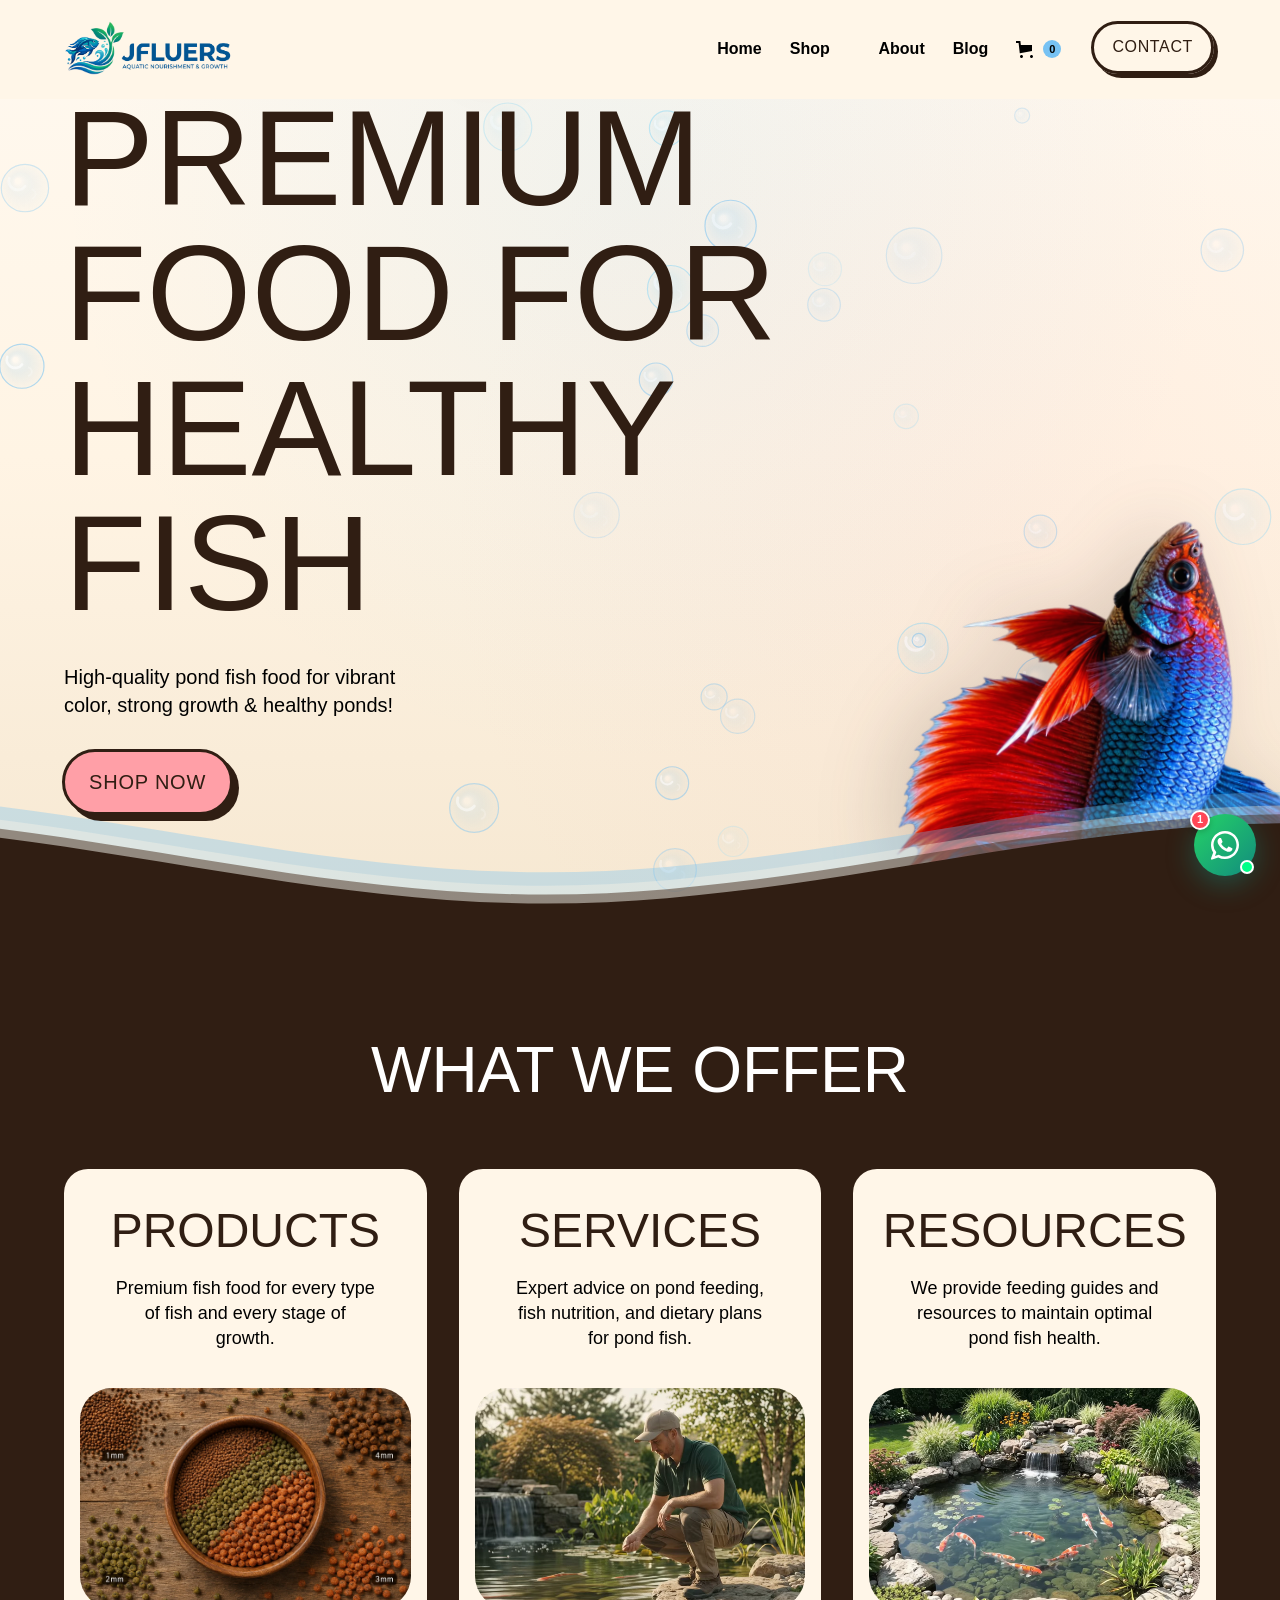
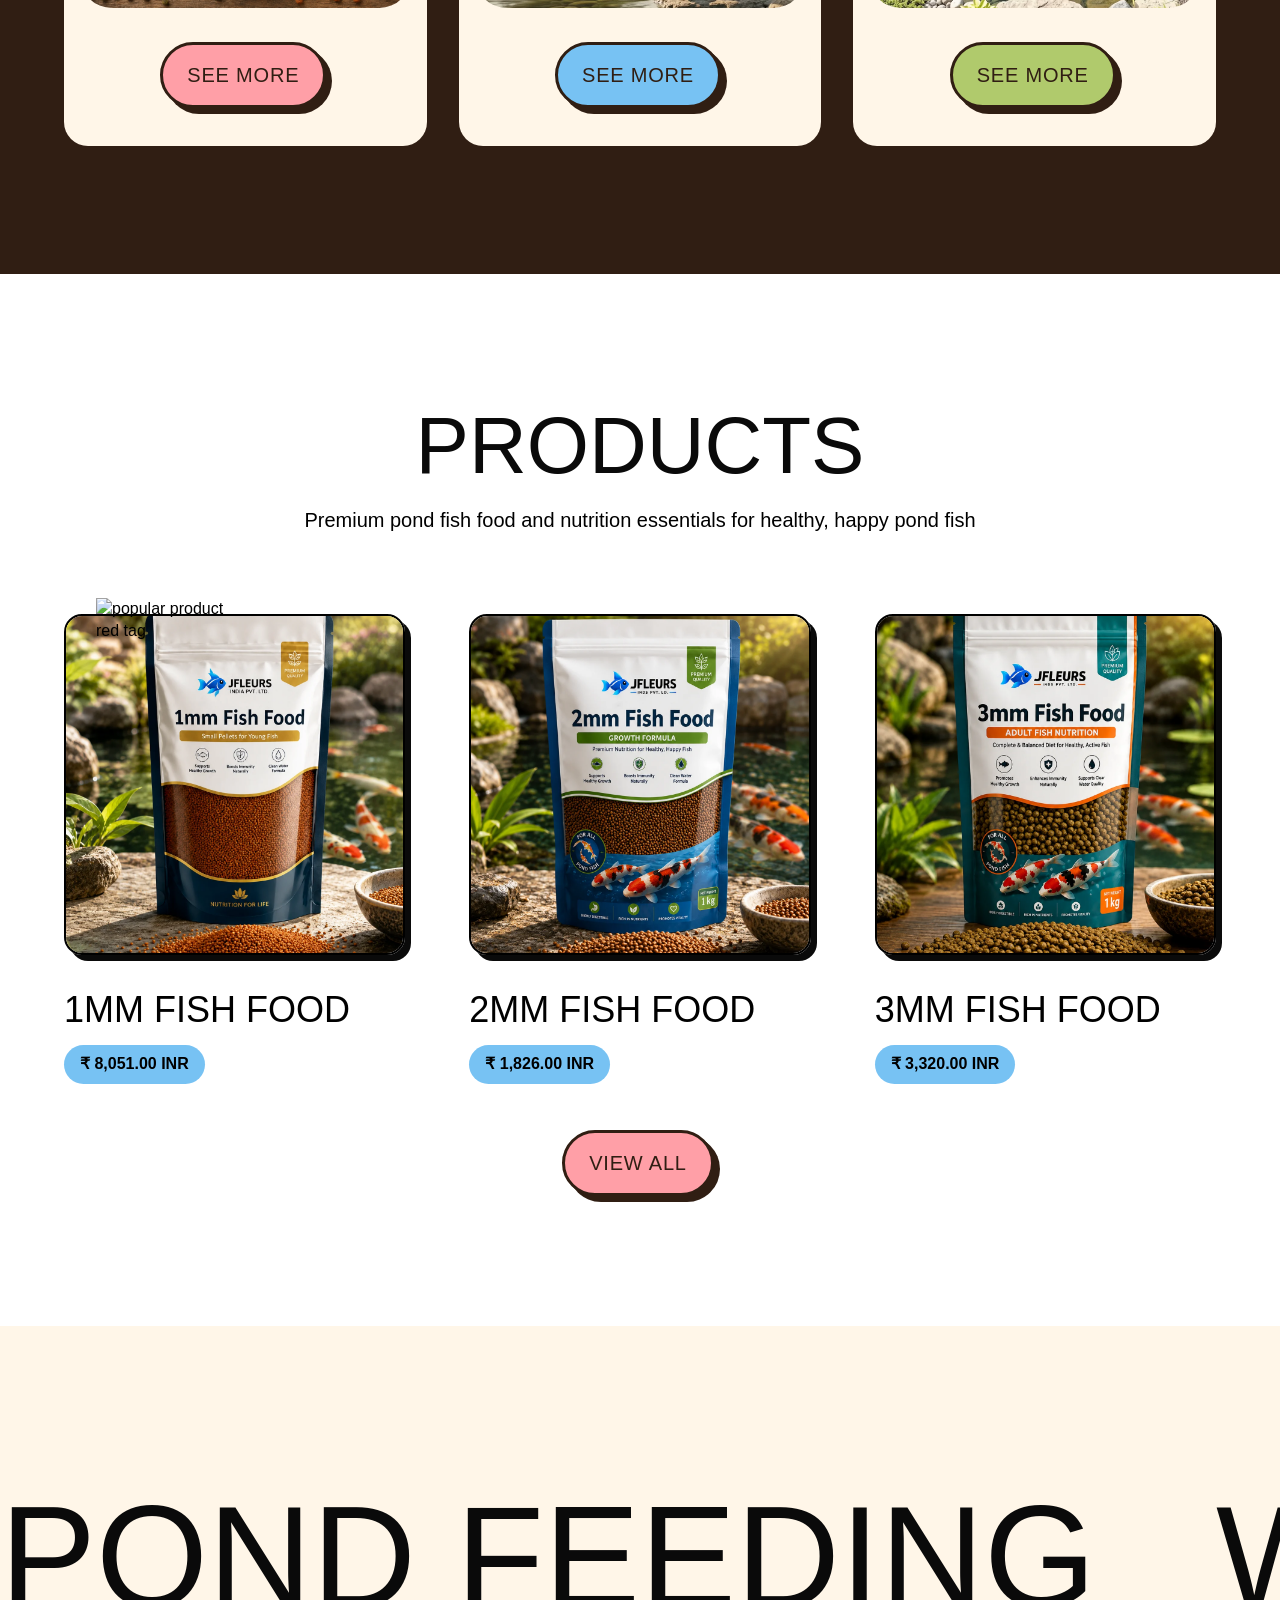
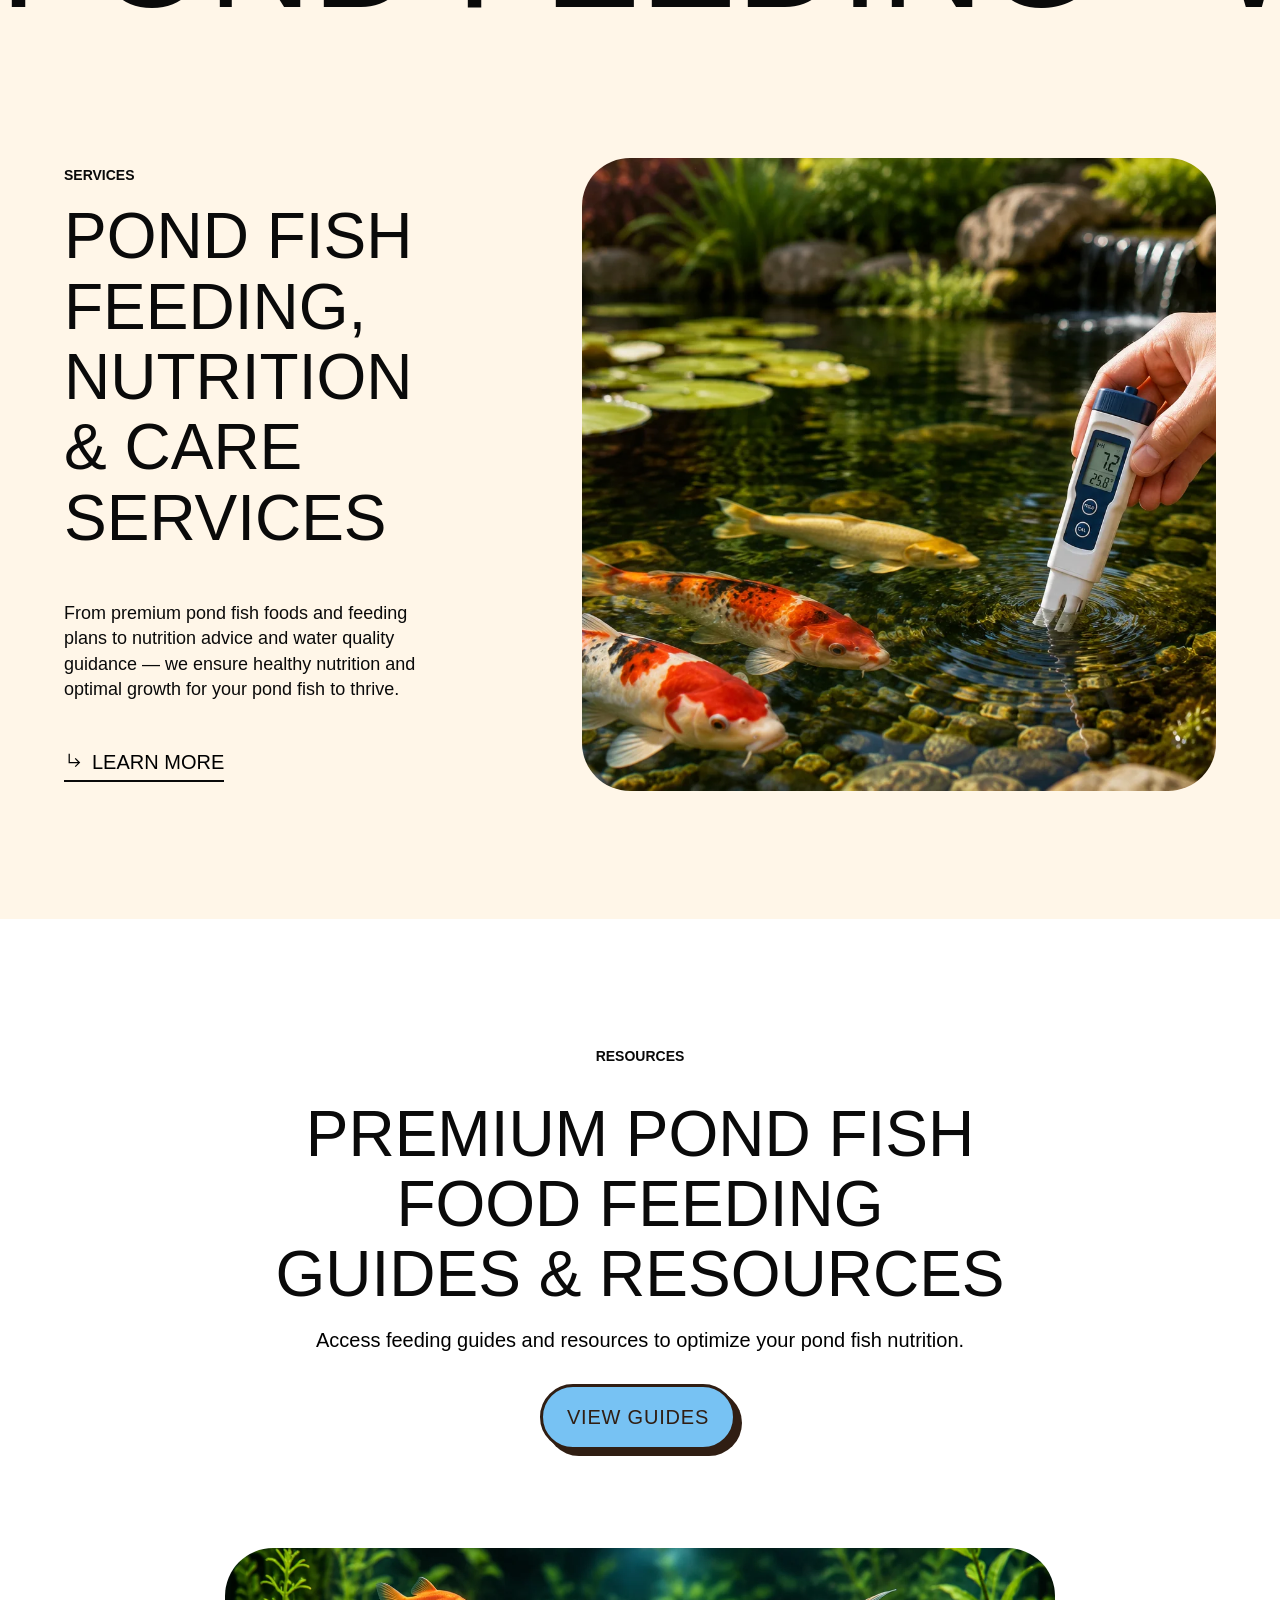
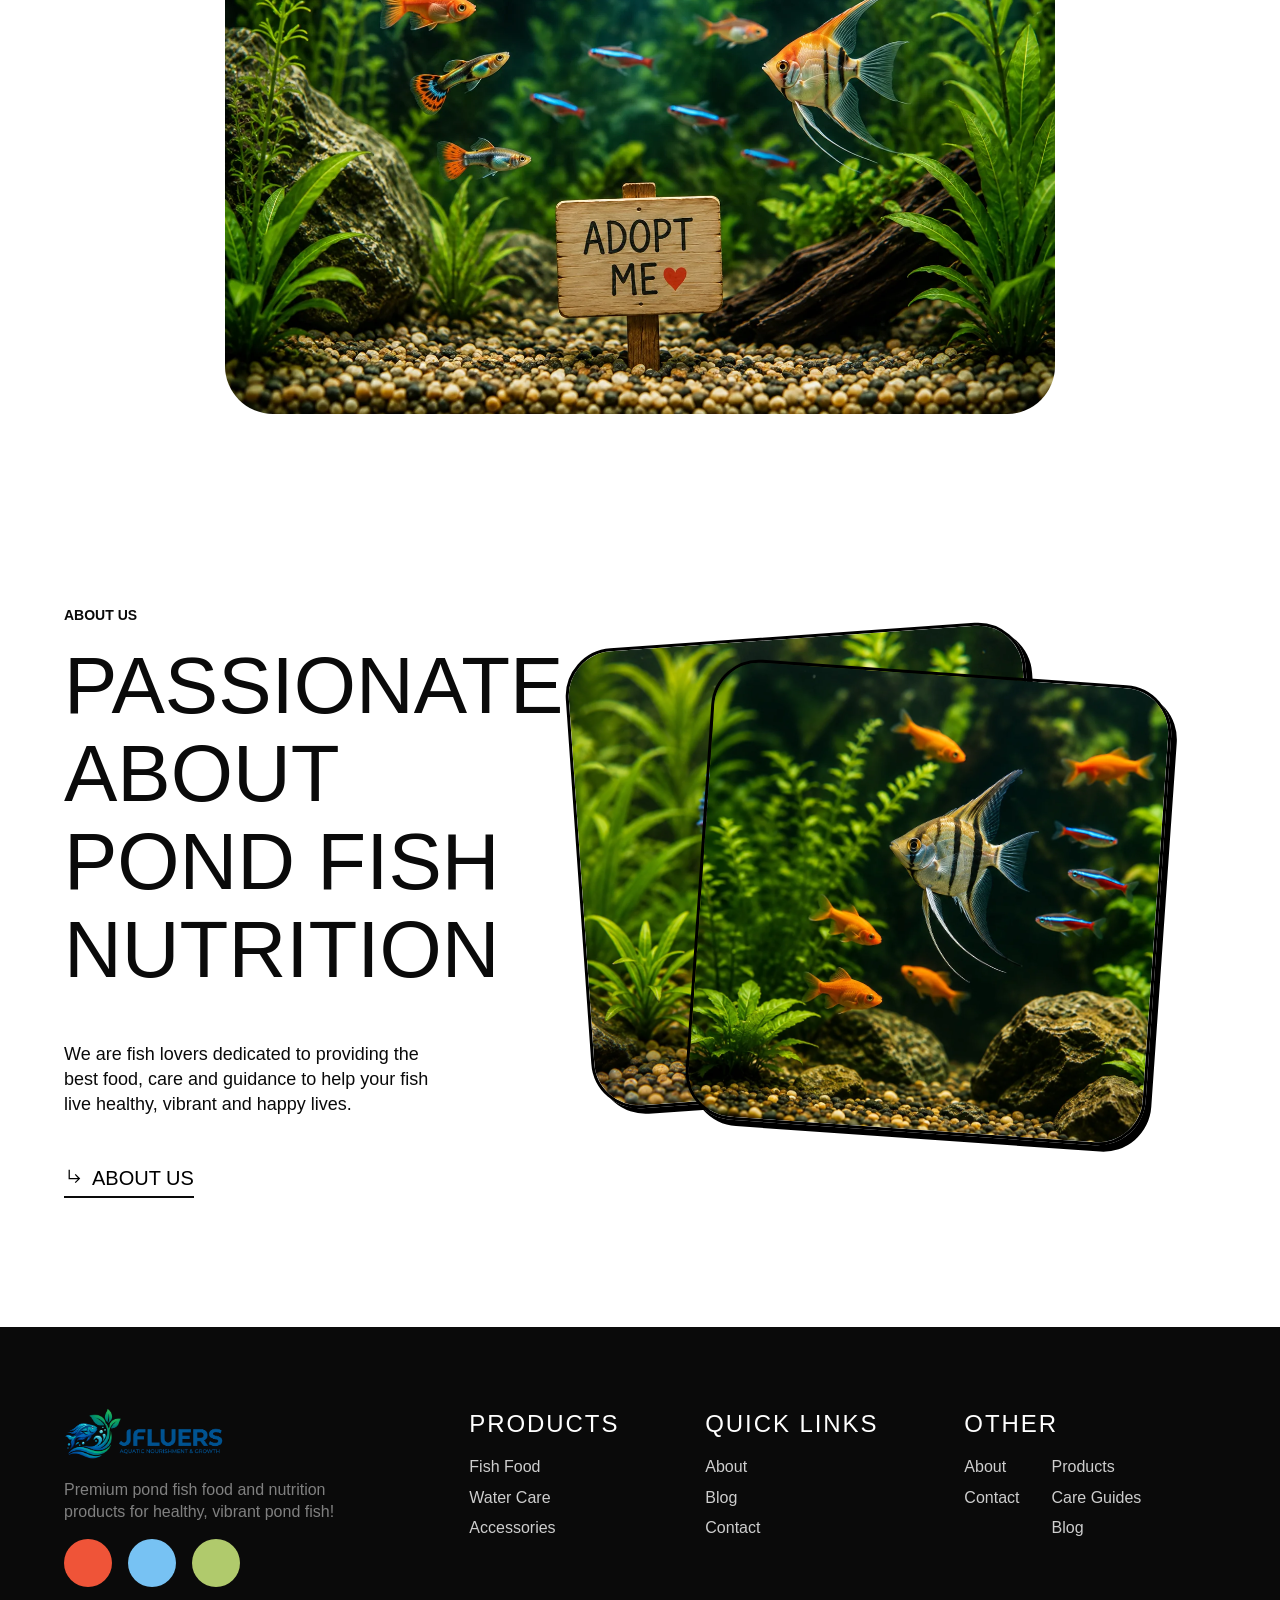
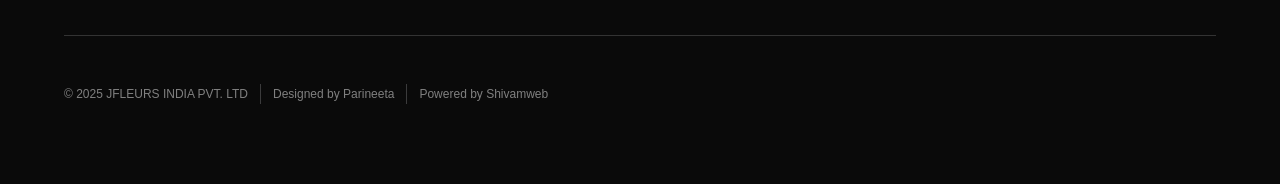
==== index.html @ 12c798f0 "first commit" ====
<!DOCTYPE html>
<!-- Last Published: Thu May 15 2025 02:40:29 GMT+0000 (Coordinated Universal Time) -->
<html data-wf-domain="jfleursindia.com" data-wf-page="67bca7c8e37cd6f01f3e9424" data-wf-site="67bca7c8e37cd6f01f3e9423" lang="en">
    <head>
        <meta charset="utf-8"/>
        <title>JFLEURS INDIA PVT. LTD | Premium Pond Fish Food &amp; Nutrition Products</title>
        <meta name="description" content="Discover JFLEURS premium pond fish food formulas in 1mm, 2mm, 3mm, and 4mm floating pellets. Scientifically formulated for vibrant colors, rapid growth, and clean pond water."/>
        <meta name="keywords" content="pond fish food, koi food, 1mm fish food, 2mm fish food, 3mm fish food, 4mm fish food, JFLEURS India, fish nutrition, koi pellets, non-clouding fish food, floating pellets India"/>
        <meta name="robots" content="index, follow, max-image-preview:large, max-snippet:-1, max-video-preview:-1"/>
        <meta name="author" content="JFLEURS INDIA PVT. LTD"/>
        <meta name="viewport" content="width=device-width, initial-scale=1"/>
        <meta name="theme-color" content="#0e5a60"/>
        <meta name="geo.region" content="IN"/>
        <meta name="geo.placename" content="India"/>
        <link rel="canonical" href="https://jfleursindia.com/"/>

        <!-- Open Graph / Facebook / WhatsApp -->
        <meta property="og:type" content="website"/>
        <meta property="og:site_name" content="JFLEURS INDIA PVT. LTD"/>
        <meta property="og:locale" content="en_IN"/>
        <meta property="og:url" content="https://jfleursindia.com/"/>
        <meta property="og:title" content="JFLEURS INDIA PVT. LTD | Premium Pond Fish Food &amp; Nutrition Products"/>
        <meta property="og:description" content="Discover JFLEURS premium pond fish food formulas in 1mm, 2mm, 3mm, and 4mm floating pellets. Scientifically formulated for vibrant colors, rapid growth, and clean pond water."/>
        <meta property="og:image" content="https://jfleursindia.com/assets/img/preview.png"/>
        <meta property="og:image:secure_url" content="https://jfleursindia.com/assets/img/preview.png"/>
        <meta property="og:image:type" content="image/png"/>
        <meta property="og:image:width" content="1200"/>
        <meta property="og:image:height" content="800"/>
        <meta property="og:image:alt" content="JFLEURS INDIA PVT. LTD - Premium Pond Fish Food &amp; Aquatic Nutrition"/>

        <!-- Twitter Card -->
        <meta name="twitter:card" content="summary_large_image"/>
        <meta name="twitter:title" content="JFLEURS INDIA PVT. LTD | Premium Pond Fish Food &amp; Nutrition Products"/>
        <meta name="twitter:description" content="Discover JFLEURS premium pond fish food formulas in 1mm, 2mm, 3mm, and 4mm floating pellets. Scientifically formulated for vibrant colors, rapid growth, and clean pond water."/>
        <meta name="twitter:image" content="https://jfleursindia.com/assets/img/preview.png"/>
        <meta name="twitter:image:alt" content="JFLEURS INDIA PVT. LTD - Premium Pond Fish Food"/>

        <!-- Favicons -->
        <link href="/assets/img/favicon.webp" rel="shortcut icon" type="image/x-icon"/>
        <link href="/assets/img/favicon.webp" rel="apple-touch-icon"/>

        <!-- JSON-LD Structured Data Schema -->
        <script type="application/ld+json">
{
  "@context": "https://schema.org",
  "@graph": [
    {
      "@type": "Organization",
      "@id": "https://jfleursindia.com/#organization",
      "name": "JFLEURS INDIA PVT. LTD",
      "url": "https://jfleursindia.com/",
      "logo": {
        "@type": "ImageObject",
        "url": "https://jfleursindia.com/assets/img/logo.webp",
        "caption": "JFLEURS Logo"
      },
      "description": "Manufacturer and supplier of premium pond fish food and aquatic nutrition solutions across India.",
      "contactPoint": {
        "@type": "ContactPoint",
        "contactType": "Customer Support",
        "telephone": "+91-7011976671",
        "areaServed": "IN",
        "availableLanguage": [
          "English",
          "Hindi"
        ]
      }
    },
    {
      "@type": "WebSite",
      "@id": "https://jfleursindia.com/#website",
      "url": "https://jfleursindia.com/",
      "name": "JFLEURS INDIA PVT. LTD",
      "description": "Premium Pond Fish Food & Nutrition Products",
      "publisher": {
        "@id": "https://jfleursindia.com/#organization"
      }
    },
    {
      "@type": "ItemList",
      "@id": "https://jfleursindia.com/#products",
      "name": "Featured Pond Fish Food Formulas",
      "itemListElement": [
        {
          "@type": "Product",
          "position": 1,
          "name": "1mm Micro Floating Fish Food Pellets",
          "url": "https://jfleursindia.com/product-detail.html?slug=1mm-fish-food",
          "image": "https://jfleursindia.com/assets/img/product-1.webp",
          "description": "Micro-pellet formula specially crafted for small pond fish, fry, and juvenile koi."
        },
        {
          "@type": "Product",
          "position": 2,
          "name": "2mm Small Floating Fish Food Pellets",
          "url": "https://jfleursindia.com/product-detail.html?slug=2mm-fish-food",
          "image": "https://jfleursindia.com/assets/img/product-2.webp",
          "description": "Small pellet daily nutrition balanced for growing pond fish and medium-sized koi."
        },
        {
          "@type": "Product",
          "position": 3,
          "name": "3mm Medium Floating Fish Food Pellets",
          "url": "https://jfleursindia.com/product-detail.html?slug=3mm-fish-food",
          "image": "https://jfleursindia.com/assets/img/product-3.webp",
          "description": "Medium pellet formula crafted for adult pond fish and active koi. Fortified with spirulina."
        },
        {
          "@type": "Product",
          "position": 4,
          "name": "4mm Large Floating Fish Food Pellets",
          "url": "https://jfleursindia.com/product-detail.html?slug=4mm-fish-food",
          "image": "https://jfleursindia.com/assets/img/product-4.webp",
          "description": "Large pellet premium formulation for large adult koi and specimen pond fish."
        }
      ]
    },
    {
      "@type": "FAQPage",
      "@id": "https://jfleursindia.com/#faq",
      "mainEntity": [
        {
          "@type": "Question",
          "name": "What makes JFLEURS pond fish food 100% Non-Clouding?",
          "acceptedAnswer": {
            "@type": "Answer",
            "text": "JFLEURS pellets use an advanced micro-extrusion manufacturing process that binds proteins and minerals tightly, preventing pellet disintegration in the water and keeping your pond crystal clear."
          }
        },
        {
          "@type": "Question",
          "name": "How do I choose the right pellet size (1mm, 2mm, 3mm, 4mm)?",
          "acceptedAnswer": {
            "@type": "Answer",
            "text": "Choose 1mm for fry and small fish under 10cm, 2mm for growing juvenile koi (10-15cm), 3mm for adult pond fish (15-25cm), and 4mm for large specimen koi (25cm+)."
          }
        },
        {
          "@type": "Question",
          "name": "How can I order JFLEURS fish food in bulk or wholesale?",
          "acceptedAnswer": {
            "@type": "Answer",
            "text": "You can contact our dedicated support team directly via WhatsApp at +917011976671 or visit our contact page for wholesale and dealership inquiries across India."
          }
        }
      ]
    }
  ]
}
        </script>
        <link href="/assets/css/style.css" rel="stylesheet" type="text/css"/>
        <link href="/assets/css/hero-aquatic.css" rel="stylesheet" type="text/css"/>
        <link href="https://fonts.googleapis.com" rel="preconnect"/>
        <link href="https://fonts.gstatic.com" rel="preconnect" crossorigin="anonymous"/>
        <script src="https://ajax.googleapis.com/ajax/libs/webfont/1.6.26/webfont.js" type="text/javascript"></script>
        <script type="text/javascript">
            WebFont.load({
                google: {
                    families: ["Anton:regular"]
                }
            });
        </script>
        <script type="text/javascript">
            !function(o, c) {
                var n = c.documentElement
                  , t = " w-mod-";
                n.className += t + "js",
                ("ontouchstart"in o || o.DocumentTouch && c instanceof DocumentTouch) && (n.className += t + "touch")
            }(window, document);
        </script>
        <link href="/assets/img/favicon.webp" rel="shortcut icon" type="image/x-icon"/>
        <link href="/assets/img/favicon.webp" rel="apple-touch-icon"/>
        <!-- code to improve the font quality -->
        <style>
            * {
                -webkit-font-smoothing: antialiased;
                -moz-osx-font-smoothing: grayscale;
            }
        </style>
        <script type="text/javascript">
            window.__WEBFLOW_CURRENCY_SETTINGS = {
                "currencyCode": "INR",
                "symbol": "₹",
                "decimal": ".",
                "fractionDigits": 2,
                "group": ",",
                "template": "{{wf {\"path\":\"symbol\",\"type\":\"PlainText\"} }} {{wf {\"path\":\"amount\",\"type\":\"CommercePrice\"} }} {{wf {\"path\":\"currencyCode\",\"type\":\"PlainText\"} }}",
                "hideDecimalForWholeNumbers": false
            };
        </script>
    <body>
        <!-- AquaPets Elegant Brand Logo Preloader -->
        <div class="aquapets-preloader" id="aquapetsPreloader" role="status" aria-label="Loading AquaPets">
            <div class="aquapets-preloader-inner">
                <div class="aquapets-preloader-logo-wrapper">
                    <img src="/assets/img/logo.webp" alt="JFLEURS" class="aquapets-preloader-logo" />
                    <div class="aquapets-preloader-shimmer-sweep"></div>
                </div>
            </div>
        </div>
        <script>window.__aquapetsPreloaderStartTime = Date.now(); document.body.classList.add('aquapets-preloader-active');</script>

        <!-- Flowing Liquid Wave Reading Progress Bar -->
        <div class="liquid-reading-progress" id="liquidReadingProgress">
            <div class="liquid-reading-progress_bar">
                <div class="liquid-wave-crest-wrap">
                    <svg class="liquid-wave-crest-svg" xmlns="http://www.w3.org/2000/svg" viewBox="0 0 1500 30" preserveAspectRatio="none">
                        <path class="liquid-wave-layer-1" d="M0,0 L1500,0 L1500,15 C1350,5 1150,25 1000,15 C850,5 650,25 500,15 C350,5 150,25 0,15 Z"></path>
                        <path class="liquid-wave-layer-2" d="M0,0 L1500,0 L1500,15 C1350,25 1150,5 1000,15 C850,25 650,5 500,15 C350,25 150,5 0,15 Z"></path>
                    </svg>
                </div>
            </div>
        </div>
        
        <div class="page-wrapper">
            <div class="navbar_negative-margin">
                <nav class="navbar">
                    <div class="padding-global">
                        <div class="container-medium">
                            <div class="navbar_component">
                                <a href="/index.html" aria-current="page" class="navbar_logo-wrap w-inline-block w--current">
                                    <img src="/assets/img/logo.webp" loading="lazy" alt="" class="navbar_logo"/>
                                </a>
                                <div class="navbar_links-wrap">
                                    <div class="navbar_links">
                                        <a href="/index.html" aria-current="page" class="navbar_link w-inline-block w--current">
                                            <div class="navbar_link-text">Home</div>
                                            <img src="/assets/img/Favicon.webp" loading="lazy" alt="" class="navbar_link-paw"/>
                                        </a>
                                        <div data-w-id="91f775a1-b432-4137-5244-453bce7752bd" class="navbar_dropdown">
                                            <a href="#" class="navbar_dropdown-link w-inline-block">
                                                <div class="navbar_link-text">Shop</div>
                                                <img loading="lazy" src="https://cdn.prod.website-files.com/67bca7c8e37cd6f01f3e9423/67bca7c8e37cd6f01f3e9648_icon-dropdown.svg" alt="" class="navbar_dropdown-arrow"/>
                                            </a>
                                            <div class="navbar_dropdown-content">
                                                <a href="/product-detail.html?slug=1mm-fish-food" class="navbar_link w-inline-block">
                                                    <div class="navbar_link-text">1mm Fish Food</div>
                                                    <img src="/assets/img/Favicon.webp" loading="lazy" alt="" class="navbar_link-paw"/>
                                                </a>
                                                <a href="/product-detail.html?slug=2mm-fish-food" class="navbar_link w-inline-block">
                                                    <div class="navbar_link-text">2mm Fish Food</div>
                                                    <img src="/assets/img/Favicon.webp" loading="lazy" alt="" class="navbar_link-paw"/>
                                                </a>
                                                <a href="/product-detail.html?slug=3mm-fish-food" class="navbar_link w-inline-block">
                                                    <div class="navbar_link-text">3mm Fish Food</div>
                                                    <img src="/assets/img/Favicon.webp" loading="lazy" alt="" class="navbar_link-paw"/>
                                                </a>
                                                <a href="/product-detail.html?slug=4mm-fish-food" class="navbar_link w-inline-block">
                                                    <div class="navbar_link-text">4mm Fish Food</div>
                                                    <img src="/assets/img/Favicon.webp" loading="lazy" alt="" class="navbar_link-paw"/>
                                                </a>
                                            </div>
                                        </div>

                                        <a href="/about.html" class="navbar_link w-inline-block">
                                            <div class="navbar_link-text">About</div>
                                            <img src="/assets/img/Favicon.webp" loading="lazy" alt="" class="navbar_link-paw"/>
                                        </a>
                                        <a href="/blog.html" class="navbar_link w-inline-block">
                                            <div class="navbar_link-text">Blog</div>
                                            <img src="/assets/img/Favicon.webp" loading="lazy" alt="" class="navbar_link-paw"/>
                                        </a>
                                        <div data-open-product="" data-wf-cart-type="rightSidebar" data-wf-cart-query="query Dynamo3 {
  database {
    id
    commerceOrder {
      comment
      extraItems {
        name
        pluginId
        pluginName
        price {
          decimalValue
          string
          unit
          value
        }
      }
      id
      startedOn
      statusFlags {
        hasDownloads
        hasSubscription
        isFreeOrder
        requiresShipping
      }
      subtotal {
        decimalValue
        string
        unit
        value
      }
      total {
        decimalValue
        string
        unit
        value
      }
      updatedOn
      userItems {
        count
        id
        price {
          value
          unit
          decimalValue
          string
        }
        product {
          id
          cmsLocaleId
          draft
          archived
          f_name_: name
          f_sku_properties_3dr: skuProperties {
            id
            name
            enum {
              id
              name
              slug
            }
          }
        }
        rowTotal {
          decimalValue
          string
          unit
          value
        }
        sku {
          cmsLocaleId
          draft
          archived
          f_main_image_4dr: mainImage {
            url
            file {
              size
              origFileName
              createdOn
              updatedOn
              mimeType
              width
              height
              variants {
                origFileName
                quality
                height
                width
                s3Url
                error
                size
              }
            }
            alt
          }
          f_sku_values_3dr: skuValues {
            property {
              id
            }
            value {
              id
            }
          }
          id
        }
        subscriptionFrequency
        subscriptionInterval
        subscriptionTrial
      }
      userItemsCount
    }
  }
  site {
    commerce {
      id
      businessAddress {
        country
      }
      defaultCountry
      defaultCurrency
      quickCheckoutEnabled
    }
  }
}" data-wf-page-link-href-prefix="" class="w-commerce-commercecartwrapper cart" data-node-type="commerce-cart-wrapper">
                                            <a class="w-commerce-commercecartopenlink cart_button w-inline-block" role="button" aria-haspopup="dialog" aria-label="Open cart" data-node-type="commerce-cart-open-link" href="#">
                                                <svg class="w-commerce-commercecartopenlinkicon cart_icon" width="17px" height="17px" viewBox="0 0 17 17">
                                                    <g stroke="none" stroke-width="1" fill="none" fill-rule="evenodd">
                                                        <path d="M2.60592789,2 L0,2 L0,0 L4.39407211,0 L4.84288393,4 L16,4 L16,9.93844589 L3.76940945,12.3694378 L2.60592789,2 Z M15.5,17 C14.6715729,17 14,16.3284271 14,15.5 C14,14.6715729 14.6715729,14 15.5,14 C16.3284271,14 17,14.6715729 17,15.5 C17,16.3284271 16.3284271,17 15.5,17 Z M5.5,17 C4.67157288,17 4,16.3284271 4,15.5 C4,14.6715729 4.67157288,14 5.5,14 C6.32842712,14 7,14.6715729 7,15.5 C7,16.3284271 6.32842712,17 5.5,17 Z" fill="currentColor" fill-rule="nonzero"></path>
                                                    </g>
                                                </svg>
                                                <div data-wf-bindings="%5B%7B%22innerHTML%22%3A%7B%22type%22%3A%22Number%22%2C%22filter%22%3A%7B%22type%22%3A%22numberPrecision%22%2C%22params%22%3A%5B%220%22%2C%22numberPrecision%22%5D%7D%2C%22dataPath%22%3A%22database.commerceOrder.userItemsCount%22%7D%7D%5D" class="w-commerce-commercecartopenlinkcount cart_quantity">0</div>
                                            </a>
                                            <div style="display:none" class="w-commerce-commercecartcontainerwrapper w-commerce-commercecartcontainerwrapper--cartType-rightSidebar cart_wrapper" data-node-type="commerce-cart-container-wrapper">
                                                <div data-node-type="commerce-cart-container" role="dialog" class="w-commerce-commercecartcontainer cart_container">
                                                    <div class="w-commerce-commercecartheader cart-header">
                                                        <h4 class="w-commerce-commercecartheading heading-style-h6">Your Cart</h4>
                                                        <a class="w-commerce-commercecartcloselink cart_close-button w-inline-block" role="button" aria-label="Close cart" data-node-type="commerce-cart-close-link">
                                                            <svg width="16px" height="16px" viewBox="0 0 16 16">
                                                                <g stroke="none" stroke-width="1" fill="none" fill-rule="evenodd">
                                                                    <g fill-rule="nonzero" fill="#333333">
                                                                        <polygon points="6.23223305 8 0.616116524 13.6161165 2.38388348 15.3838835 8 9.76776695 13.6161165 15.3838835 15.3838835 13.6161165 9.76776695 8 15.3838835 2.38388348 13.6161165 0.616116524 8 6.23223305 2.38388348 0.616116524 0.616116524 2.38388348 6.23223305 8"></polygon>
                                                                    </g>
                                                                </g>
                                                            </svg>
                                                        </a>
                                                    </div>
                                                    <div class="w-commerce-commercecartformwrapper">
                                                        <form style="display:none" class="w-commerce-commercecartform" data-node-type="commerce-cart-form">
                                                            <script type="text/x-wf-template" id="wf-template-59fa6ac8-07e1-0892-98ea-e9082265a2fe">
                                                                %3Cdiv%20class%3D%22w-commerce-commercecartitem%22%3E%3Cimg%20src%3D%22https%3A%2F%2Fcdn.prod.website-files.com%2Fplugins%2FBasic%2Fassets%2Fplaceholder.60f9b1840c.svg%22%20data-wf-bindings%3D%22%255B%257B%2522src%2522%253A%257B%2522type%2522%253A%2522ImageRef%2522%252C%2522filter%2522%253A%257B%2522type%2522%253A%2522identity%2522%252C%2522params%2522%253A%255B%255D%257D%252C%2522dataPath%2522%253A%2522database.commerceOrder.userItems%255B%255D.sku.f_main_image_4dr%2522%257D%257D%255D%22%20alt%3D%22%22%20class%3D%22w-commerce-commercecartitemimage%20cart_image%20w-dyn-bind-empty%22%2F%3E%3Cdiv%20class%3D%22w-commerce-commercecartiteminfo%22%3E%3Cdiv%20data-wf-bindings%3D%22%255B%257B%2522innerHTML%2522%253A%257B%2522type%2522%253A%2522PlainText%2522%252C%2522filter%2522%253A%257B%2522type%2522%253A%2522identity%2522%252C%2522params%2522%253A%255B%255D%257D%252C%2522dataPath%2522%253A%2522database.commerceOrder.userItems%255B%255D.product.f_name_%2522%257D%257D%255D%22%20class%3D%22w-commerce-commercecartproductname%20cart_product-name%20w-dyn-bind-empty%22%3E%3C%2Fdiv%3E%3Cdiv%20data-wf-bindings%3D%22%255B%257B%2522innerHTML%2522%253A%257B%2522type%2522%253A%2522CommercePrice%2522%252C%2522filter%2522%253A%257B%2522type%2522%253A%2522price%2522%252C%2522params%2522%253A%255B%255D%257D%252C%2522dataPath%2522%253A%2522database.commerceOrder.userItems%255B%255D.price%2522%257D%257D%255D%22%20class%3D%22cart_product-price%22%3E? 0.00 INR%3C%2Fdiv%3E%3Cscript%20type%3D%22text%2Fx-wf-template%22%20id%3D%22wf-template-59fa6ac8-07e1-0892-98ea-e9082265a306%22%3E%253Cli%253E%253Cspan%2520data-wf-bindings%253D%2522%25255B%25257B%252522innerHTML%252522%25253A%25257B%252522type%252522%25253A%252522PlainText%252522%25252C%252522filter%252522%25253A%25257B%252522type%252522%25253A%252522identity%252522%25252C%252522params%252522%25253A%25255B%25255D%25257D%25252C%252522dataPath%252522%25253A%252522database.commerceOrder.userItems%25255B%25255D.product.f_sku_properties_3dr%25255B%25255D.name%252522%25257D%25257D%25255D%2522%253E%253C%252Fspan%253E%253Cspan%253E%253A%2520%253C%252Fspan%253E%253Cspan%2520data-wf-bindings%253D%2522%25255B%25257B%252522innerHTML%252522%25253A%25257B%252522type%252522%25253A%252522CommercePropValues%252522%25252C%252522filter%252522%25253A%25257B%252522type%252522%25253A%252522identity%252522%25252C%252522params%252522%25253A%25255B%25255D%25257D%25252C%252522dataPath%252522%25253A%252522database.commerceOrder.userItems%25255B%25255D.product.f_sku_properties_3dr%25255B%25255D%252522%25257D%25257D%25255D%2522%253E%253C%252Fspan%253E%253C%252Fli%253E%3C%2Fscript%3E%3Cul%20data-wf-bindings%3D%22%255B%257B%2522optionSets%2522%253A%257B%2522type%2522%253A%2522CommercePropTable%2522%252C%2522filter%2522%253A%257B%2522type%2522%253A%2522identity%2522%252C%2522params%2522%253A%255B%255D%257D%252C%2522dataPath%2522%253A%2522database.commerceOrder.userItems%255B%255D.product.f_sku_properties_3dr%5B%5D%2522%257D%257D%252C%257B%2522optionValues%2522%253A%257B%2522type%2522%253A%2522CommercePropValues%2522%252C%2522filter%2522%253A%257B%2522type%2522%253A%2522identity%2522%252C%2522params%2522%253A%255B%255D%257D%252C%2522dataPath%2522%253A%2522database.commerceOrder.userItems%255B%255D.sku.f_sku_values_3dr%2522%257D%257D%255D%22%20class%3D%22w-commerce-commercecartoptionlist%22%20data-wf-collection%3D%22database.commerceOrder.userItems%255B%255D.product.f_sku_properties_3dr%22%20data-wf-template-id%3D%22wf-template-59fa6ac8-07e1-0892-98ea-e9082265a306%22%3E%3Cli%3E%3Cspan%20data-wf-bindings%3D%22%255B%257B%2522innerHTML%2522%253A%257B%2522type%2522%253A%2522PlainText%2522%252C%2522filter%2522%253A%257B%2522type%2522%253A%2522identity%2522%252C%2522params%2522%253A%255B%255D%257D%252C%2522dataPath%2522%253A%2522database.commerceOrder.userItems%255B%255D.product.f_sku_properties_3dr%255B%255D.name%2522%257D%257D%255D%22%3E%3C%2Fspan%3E%3Cspan%3E%3A%20%3C%2Fspan%3E%3Cspan%20data-wf-bindings%3D%22%255B%257B%2522innerHTML%2522%253A%257B%2522type%2522%253A%2522CommercePropValues%2522%252C%2522filter%2522%253A%257B%2522type%2522%253A%2522identity%2522%252C%2522params%2522%253A%255B%255D%257D%252C%2522dataPath%2522%253A%2522database.commerceOrder.userItems%255B%255D.product.f_sku_properties_3dr%255B%255D%2522%257D%257D%255D%22%3E%3C%2Fspan%3E%3C%2Fli%3E%3C%2Ful%3E%3Ca%20href%3D%22%23%22%20role%3D%22button%22%20data-wf-bindings%3D%22%255B%257B%2522data-commerce-sku-id%2522%253A%257B%2522type%2522%253A%2522ItemRef%2522%252C%2522filter%2522%253A%257B%2522type%2522%253A%2522identity%2522%252C%2522params%2522%253A%255B%255D%257D%252C%2522dataPath%2522%253A%2522database.commerceOrder.userItems%255B%255D.sku.id%2522%257D%257D%255D%22%20class%3D%22cart_remove-button%20w-inline-block%22%20data-wf-cart-action%3D%22remove-item%22%20data-commerce-sku-id%3D%22%22%20aria-label%3D%22Remove%20item%20from%20cart%22%3E%3Cdiv%20class%3D%22cart_remove%22%3ERemove%3C%2Fdiv%3E%3C%2Fa%3E%3C%2Fdiv%3E%3Cinput%20aria-label%3D%22Update%20quantity%22%20data-wf-bindings%3D%22%255B%257B%2522value%2522%253A%257B%2522type%2522%253A%2522Number%2522%252C%2522filter%2522%253A%257B%2522type%2522%253A%2522numberPrecision%2522%252C%2522params%2522%253A%255B%25220%2522%252C%2522numberPrecision%2522%255D%257D%252C%2522dataPath%2522%253A%2522database.commerceOrder.userItems%255B%255D.count%2522%257D%257D%252C%257B%2522data-commerce-sku-id%2522%253A%257B%2522type%2522%253A%2522ItemRef%2522%252C%2522filter%2522%253A%257B%2522type%2522%253A%2522identity%2522%252C%2522params%2522%253A%255B%255D%257D%252C%2522dataPath%2522%253A%2522database.commerceOrder.userItems%255B%255D.sku.id%2522%257D%257D%255D%22%20class%3D%22w-commerce-commercecartquantity%22%20required%3D%22%22%20pattern%3D%22%5E%5B0-9%5D%2B%24%22%20inputMode%3D%22numeric%22%20type%3D%22number%22%20name%3D%22quantity%22%20autoComplete%3D%22off%22%20data-wf-cart-action%3D%22update-item-quantity%22%20data-commerce-sku-id%3D%22%22%20value%3D%221%22%2F%3E%3C%2Fdiv%3E
                                                            </script>
                                                            <div class="w-commerce-commercecartlist" data-wf-collection="database.commerceOrder.userItems" data-wf-template-id="wf-template-59fa6ac8-07e1-0892-98ea-e9082265a2fe">
                                                                <div class="w-commerce-commercecartitem">
                                                                    <img src="https://cdn.prod.website-files.com/plugins/Basic/assets/placeholder.60f9b1840c.svg" data-wf-bindings="%5B%7B%22src%22%3A%7B%22type%22%3A%22ImageRef%22%2C%22filter%22%3A%7B%22type%22%3A%22identity%22%2C%22params%22%3A%5B%5D%7D%2C%22dataPath%22%3A%22database.commerceOrder.userItems%5B%5D.sku.f_main_image_4dr%22%7D%7D%5D" alt="" class="w-commerce-commercecartitemimage cart_image w-dyn-bind-empty"/>
                                                                    <div class="w-commerce-commercecartiteminfo">
                                                                        <div data-wf-bindings="%5B%7B%22innerHTML%22%3A%7B%22type%22%3A%22PlainText%22%2C%22filter%22%3A%7B%22type%22%3A%22identity%22%2C%22params%22%3A%5B%5D%7D%2C%22dataPath%22%3A%22database.commerceOrder.userItems%5B%5D.product.f_name_%22%7D%7D%5D" class="w-commerce-commercecartproductname cart_product-name w-dyn-bind-empty"></div>
                                                                        <div data-wf-bindings="%5B%7B%22innerHTML%22%3A%7B%22type%22%3A%22CommercePrice%22%2C%22filter%22%3A%7B%22type%22%3A%22price%22%2C%22params%22%3A%5B%5D%7D%2C%22dataPath%22%3A%22database.commerceOrder.userItems%5B%5D.price%22%7D%7D%5D" class="cart_product-price">₹ 0.00 INR</div>
                                                                        <script type="text/x-wf-template" id="wf-template-59fa6ac8-07e1-0892-98ea-e9082265a306">
                                                                            %3Cli%3E%3Cspan%20data-wf-bindings%3D%22%255B%257B%2522innerHTML%2522%253A%257B%2522type%2522%253A%2522PlainText%2522%252C%2522filter%2522%253A%257B%2522type%2522%253A%2522identity%2522%252C%2522params%2522%253A%255B%255D%257D%252C%2522dataPath%2522%253A%2522database.commerceOrder.userItems%255B%255D.product.f_sku_properties_3dr%255B%255D.name%2522%257D%257D%255D%22%3E%3C%2Fspan%3E%3Cspan%3E%3A%20%3C%2Fspan%3E%3Cspan%20data-wf-bindings%3D%22%255B%257B%2522innerHTML%2522%253A%257B%2522type%2522%253A%2522CommercePropValues%2522%252C%2522filter%2522%253A%257B%2522type%2522%253A%2522identity%2522%252C%2522params%2522%253A%255B%255D%257D%252C%2522dataPath%2522%253A%2522database.commerceOrder.userItems%255B%255D.product.f_sku_properties_3dr%255B%255D%2522%257D%257D%255D%22%3E%3C%2Fspan%3E%3C%2Fli%3E
                                                                        </script>
                                                                        <ul data-wf-bindings="%5B%7B%22optionSets%22%3A%7B%22type%22%3A%22CommercePropTable%22%2C%22filter%22%3A%7B%22type%22%3A%22identity%22%2C%22params%22%3A%5B%5D%7D%2C%22dataPath%22%3A%22database.commerceOrder.userItems%5B%5D.product.f_sku_properties_3dr[]%22%7D%7D%2C%7B%22optionValues%22%3A%7B%22type%22%3A%22CommercePropValues%22%2C%22filter%22%3A%7B%22type%22%3A%22identity%22%2C%22params%22%3A%5B%5D%7D%2C%22dataPath%22%3A%22database.commerceOrder.userItems%5B%5D.sku.f_sku_values_3dr%22%7D%7D%5D" class="w-commerce-commercecartoptionlist" data-wf-collection="database.commerceOrder.userItems%5B%5D.product.f_sku_properties_3dr" data-wf-template-id="wf-template-59fa6ac8-07e1-0892-98ea-e9082265a306">
                                                                            <li>
                                                                                <span data-wf-bindings="%5B%7B%22innerHTML%22%3A%7B%22type%22%3A%22PlainText%22%2C%22filter%22%3A%7B%22type%22%3A%22identity%22%2C%22params%22%3A%5B%5D%7D%2C%22dataPath%22%3A%22database.commerceOrder.userItems%5B%5D.product.f_sku_properties_3dr%5B%5D.name%22%7D%7D%5D"></span>
                                                                                <span>: </span>
                                                                                <span data-wf-bindings="%5B%7B%22innerHTML%22%3A%7B%22type%22%3A%22CommercePropValues%22%2C%22filter%22%3A%7B%22type%22%3A%22identity%22%2C%22params%22%3A%5B%5D%7D%2C%22dataPath%22%3A%22database.commerceOrder.userItems%5B%5D.product.f_sku_properties_3dr%5B%5D%22%7D%7D%5D"></span>
                                                                            </li>
                                                                        </ul>
                                                                        <a href="#" role="button" data-wf-bindings="%5B%7B%22data-commerce-sku-id%22%3A%7B%22type%22%3A%22ItemRef%22%2C%22filter%22%3A%7B%22type%22%3A%22identity%22%2C%22params%22%3A%5B%5D%7D%2C%22dataPath%22%3A%22database.commerceOrder.userItems%5B%5D.sku.id%22%7D%7D%5D" class="cart_remove-button w-inline-block" data-wf-cart-action="remove-item" data-commerce-sku-id="" aria-label="Remove item from cart">
                                                                            <div class="cart_remove">Remove</div>
                                                                        </a>
                                                                    </div>
                                                                    <input aria-label="Update quantity" data-wf-bindings="%5B%7B%22value%22%3A%7B%22type%22%3A%22Number%22%2C%22filter%22%3A%7B%22type%22%3A%22numberPrecision%22%2C%22params%22%3A%5B%220%22%2C%22numberPrecision%22%5D%7D%2C%22dataPath%22%3A%22database.commerceOrder.userItems%5B%5D.count%22%7D%7D%2C%7B%22data-commerce-sku-id%22%3A%7B%22type%22%3A%22ItemRef%22%2C%22filter%22%3A%7B%22type%22%3A%22identity%22%2C%22params%22%3A%5B%5D%7D%2C%22dataPath%22%3A%22database.commerceOrder.userItems%5B%5D.sku.id%22%7D%7D%5D" class="w-commerce-commercecartquantity" required="" pattern="^[0-9]+$" inputMode="numeric" type="number" name="quantity" autoComplete="off" data-wf-cart-action="update-item-quantity" data-commerce-sku-id="" value="1"/>
                                                                </div>
                                                            </div>
                                                            <div class="w-commerce-commercecartfooter">
                                                                <div aria-live="polite" aria-atomic="true" class="w-commerce-commercecartlineitem">
                                                                    <div>Subtotal</div>
                                                                    <div data-wf-bindings="%5B%7B%22innerHTML%22%3A%7B%22type%22%3A%22CommercePrice%22%2C%22filter%22%3A%7B%22type%22%3A%22price%22%2C%22params%22%3A%5B%5D%7D%2C%22dataPath%22%3A%22database.commerceOrder.subtotal%22%7D%7D%5D" class="w-commerce-commercecartordervalue"></div>
                                                                </div>
                                                                <div>
                                                                    <div data-node-type="commerce-cart-quick-checkout-actions" style="display:none">
                                                                        <a role="button" aria-haspopup="dialog" aria-label="Apple Pay" data-node-type="commerce-cart-apple-pay-button" style="background-image:-webkit-named-image(apple-pay-logo-white);background-size:100% 50%;background-position:50% 50%;background-repeat:no-repeat" class="w-commerce-commercecartapplepaybutton" tabindex="0">
                                                                            <div></div>
                                                                        </a>
                                                                        <a role="button" tabindex="0" aria-haspopup="dialog" data-node-type="commerce-cart-quick-checkout-button" style="display:none" class="w-commerce-commercecartquickcheckoutbutton">
                                                                            <svg class="w-commerce-commercequickcheckoutgoogleicon" xmlns="http://www.w3.org/2000/svg" xmlns:xlink="http://www.w3.org/1999/xlink" width="16" height="16" viewBox="0 0 16 16">
                                                                                <defs>
                                                                                    <polygon id="google-mark-a" points="0 .329 3.494 .329 3.494 7.649 0 7.649"></polygon>
                                                                                    <polygon id="google-mark-c" points=".894 0 13.169 0 13.169 6.443 .894 6.443"></polygon>
                                                                                </defs>
                                                                                <g fill="none" fill-rule="evenodd">
                                                                                    <path fill="#4285F4" d="M10.5967,12.0469 L10.5967,14.0649 L13.1167,14.0649 C14.6047,12.6759 15.4577,10.6209 15.4577,8.1779 C15.4577,7.6339 15.4137,7.0889 15.3257,6.5559 L7.8887,6.5559 L7.8887,9.6329 L12.1507,9.6329 C11.9767,10.6119 11.4147,11.4899 10.5967,12.0469"></path>
                                                                                    <path fill="#34A853" d="M7.8887,16 C10.0137,16 11.8107,15.289 13.1147,14.067 C13.1147,14.066 13.1157,14.065 13.1167,14.064 L10.5967,12.047 C10.5877,12.053 10.5807,12.061 10.5727,12.067 C9.8607,12.556 8.9507,12.833 7.8887,12.833 C5.8577,12.833 4.1387,11.457 3.4937,9.605 L0.8747,9.605 L0.8747,11.648 C2.2197,14.319 4.9287,16 7.8887,16"></path>
                                                                                    <g transform="translate(0 4)">
                                                                                        <mask id="google-mark-b" fill="#fff">
                                                                                            <use xlink:href="#google-mark-a"></use>
                                                                                        </mask>
                                                                                        <path fill="#FBBC04" d="M3.4639,5.5337 C3.1369,4.5477 3.1359,3.4727 3.4609,2.4757 L3.4639,2.4777 C3.4679,2.4657 3.4749,2.4547 3.4789,2.4427 L3.4939,0.3287 L0.8939,0.3287 C0.8799,0.3577 0.8599,0.3827 0.8459,0.4117 C-0.2821,2.6667 -0.2821,5.3337 0.8459,7.5887 L0.8459,7.5997 C0.8549,7.6167 0.8659,7.6317 0.8749,7.6487 L3.4939,5.6057 C3.4849,5.5807 3.4729,5.5587 3.4639,5.5337" mask="url(#google-mark-b)"></path>
                                                                                    </g>
                                                                                    <mask id="google-mark-d" fill="#fff">
                                                                                        <use xlink:href="#google-mark-c"></use>
                                                                                    </mask>
                                                                                    <path fill="#EA4335" d="M0.894,4.3291 L3.478,6.4431 C4.113,4.5611 5.843,3.1671 7.889,3.1671 C9.018,3.1451 10.102,3.5781 10.912,4.3671 L13.169,2.0781 C11.733,0.7231 9.85,-0.0219 7.889,0.0001 C4.941,0.0001 2.245,1.6791 0.894,4.3291" mask="url(#google-mark-d)"></path>
                                                                                </g>
                                                                            </svg>
                                                                            <svg class="w-commerce-commercequickcheckoutmicrosofticon" xmlns="http://www.w3.org/2000/svg" width="16" height="16" viewBox="0 0 16 16">
                                                                                <g fill="none" fill-rule="evenodd">
                                                                                    <polygon fill="#F05022" points="7 7 1 7 1 1 7 1"></polygon>
                                                                                    <polygon fill="#7DB902" points="15 7 9 7 9 1 15 1"></polygon>
                                                                                    <polygon fill="#00A4EE" points="7 15 1 15 1 9 7 9"></polygon>
                                                                                    <polygon fill="#FFB700" points="15 15 9 15 9 9 15 9"></polygon>
                                                                                </g>
                                                                            </svg>
                                                                            <div>Pay with browser.</div>
                                                                        </a>
                                                                    </div>
                                                                    <a href="/checkout" value="Continue to Checkout" class="w-commerce-commercecartcheckoutbutton button is-blue" data-loading-text="Hang Tight..." data-node-type="cart-checkout-button">Continue to Checkout</a>
                                                                </div>
                                                            </div>
                                                        </form>
                                                        <div class="w-commerce-commercecartemptystate">
                                                            <div aria-label="This cart is empty" aria-live="polite">No items found.</div>
                                                        </div>
                                                        <div aria-live="assertive" style="display:none" data-node-type="commerce-cart-error" class="w-commerce-commercecarterrorstate error-message-3">
                                                            <div class="w-cart-error-msg" data-w-cart-quantity-error="Product is not available in this quantity." data-w-cart-general-error="Something went wrong when adding this item to the cart." data-w-cart-checkout-error="Checkout is disabled on this site." data-w-cart-cart_order_min-error="The order minimum was not met. Add more items to your cart to continue." data-w-cart-subscription_error-error="Before you purchase, please use your email invite to verify your address so we can send order updates.">Product is not available in this quantity.</div>
                                                        </div>
                                                    </div>
                                                </div>
                                            </div>
                                        </div>
                                    </div>
                                    <div data-wf--button--variant="base-small" data-w-id="23f41293-5a74-737e-389d-4f61905ef756" class="button_component">
                                        <a href="/contact.html" class="button w-variant-4d6c3ef3-2413-df09-7127-e4c75b9d1835 w-inline-block">
                                            <div>Contact</div>
                                        </a>
                                    </div>
                                </div>
                                <div data-w-id="bc4355d5-54fa-defa-a9a3-6340ce4ba0fb" class="navbar_hamburger-wrap">
                                    <div class="navbar_hamburger">
                                        <div class="navbar_hamburger-line _1"></div>
                                        <div class="navbar_hamburger-line _2"></div>
                                    </div>
                                </div>
                            </div>
                        </div>
                    </div>
                </nav>
            </div>
            <main class="main-wrapper">
                <section class="section_home-header">
                    <!-- Interactive Canvas for Floating Bubbles & Water Ripples -->
                    <canvas id="hero-aquatic-canvas" class="hero-aquatic-canvas"></canvas>
                    <div class="hero-caustics-overlay"></div>

                    <div class="padding-global">
                        <div class="container-medium">
                            <div class="home-header_component">
                                <div class="home-header_content">
                                    <div class="text-color-brown">
                                        <h1 class="home-header_heading-custom">PREMIUM FOOD FOR HEALTHY FISH</h1>
                                    </div>
                                    <div class="spacer-medium"></div>
                                    <div class="home-header_desc-wrap">
                                        <p class="text-style-subtitle">High-quality pond fish food for vibrant color, strong growth & healthy ponds!</p>
                                    </div>
                                    <div class="spacer-medium"></div>
                                    <div data-wf--button--variant="pink-medium" data-w-id="23f41293-5a74-737e-389d-4f61905ef756" class="button_component">
                                        <a href="#section-products" class="button w-variant-362655e5-aeb8-00e3-349c-8d9a8c4d9df9 w-inline-block">
                                            <div>Shop now</div>
                                        </a>
                                        <img src="/assets/img/bubble.webp" loading="lazy" alt="" class="button_paw _1"/>
                                        <img src="/assets/img/bubble.webp" loading="lazy" alt="" class="button_paw _2"/>
                                        <img src="/assets/img/bubble.webp" loading="lazy" alt="" class="button_paw _3"/>
                                    </div>
                                </div>
                                <img src="/assets/img/hero-2.webp" loading="lazy" alt="Floating fish food pellets" class="home-header_bone"/>
                            </div>
                        </div>
                    </div>
                    <img src="/assets/img/hero-1.webp" loading="lazy" sizes="(max-width: 2399px) 100vw, 2399px" alt="Premium fish pond food products from JFLEURS" class="home-header_dog"/>

                    <!-- Gentle Multi-Layer Flowing SVG Wave Transition (Continuous & Seamless) -->
                    <div class="hero-wave-container">
                        <svg class="hero-wave-svg" xmlns="http://www.w3.org/2000/svg" xmlns:xlink="http://www.w3.org/1999/xlink" viewBox="0 24 150 28" preserveAspectRatio="none" shape-rendering="auto">
                            <defs>
                                <path id="gentle-wave-path" d="M-160 44c30 0 58-18 88-18s 58 18 88 18 58-18 88-18 58 18 88 18 v44h-352z" />
                            </defs>
                            <g class="hero-wave-parallax">
                                <use xlink:href="#gentle-wave-path" x="48" y="0" fill="rgba(119, 194, 243, 0.35)" />
                                <use xlink:href="#gentle-wave-path" x="48" y="3" fill="rgba(255, 246, 232, 0.35)" />
                                <use xlink:href="#gentle-wave-path" x="48" y="5" fill="rgba(71, 46, 30, 0.5)" />
                                <use xlink:href="#gentle-wave-path" x="48" y="7" fill="#301e13" />
                            </g>
                        </svg>
                    </div>
                </section>
                <section class="section_home-offer">
                    <div class="padding-section-medium"></div>
                    <div class="padding-global">
                        <div class="container-medium">
                            <div class="home-offer_component">
                                <div class="text-align-center">
                                    <div class="text-color-white">
                                        <h2 class="heading-style-h3">WHAT WE OFFER</h2>
                                    </div>
                                </div>
                                <div class="spacer-xlarge"></div>
                                <div class="home-offer_list">
                                    <div class="home-offer_item">
                                        <div class="home-offer_content">
                                            <div class="text-color-brown">
                                                <h3 class="heading-style-h4">PRODUCTS</h3>
                                            </div>
                                            <div class="text-align-center">
                                                <p class="text-style-subtitle is-small">Premium fish food for every type of fish and every stage of growth.</p>
                                            </div>
                                        </div>
                                        <div class="home-offer_image-wrap">
                                            <img src="/assets/img/What we offer-1.webp" loading="lazy" alt="High-quality pond fish food pellets" sizes="(max-width: 1000px) 100vw, 1000px" class="home-offer_image"/>
                                        </div>
                                        <div data-wf--button--variant="pink-medium" data-w-id="23f41293-5a74-737e-389d-4f61905ef756" class="button_component">
                                            <a href="#section-products" class="button w-variant-362655e5-aeb8-00e3-349c-8d9a8c4d9df9 w-inline-block">
                                                <div>See more</div>
                                            </a>
                                            <img src="/assets/img/bubble.webp" loading="lazy" alt="" class="button_paw _1"/>
                                            <img src="/assets/img/bubble.webp" loading="lazy" alt="" class="button_paw _2"/>
                                            <img src="/assets/img/bubble.webp" loading="lazy" alt="" class="button_paw _3"/>
                                        </div>
                                    </div>
                                    <div class="home-offer_item">
                                        <div class="home-offer_content">
                                            <div class="text-color-brown">
                                                <h3 class="heading-style-h4">SERVICES</h3>
                                            </div>
                                            <div class="text-align-center">
                                                <p class="text-style-subtitle is-small">Expert advice on pond feeding, fish nutrition, and dietary plans for pond fish.</p>
                                            </div>
                                        </div>
                                        <div class="home-offer_image-wrap">
                                            <video autoplay muted loop playsinline preload="metadata" disablepictureinpicture disableremoteplayback controlslist="nodownload nofullscreen noremoteplayback" poster="/assets/video/Man_feeding_koi_fish_20260917122916-poster.webp" class="home-offer_image home-offer_video" aria-label="Man feeding koi fish in pond">
                                                <source src="/assets/video/Man_feeding_koi_fish_20260917122916.webm" type="video/webm"/>
                                                <source src="/assets/video/Man_feeding_koi_fish_20260917122916.mp4" type="video/mp4"/>
                                            </video>
                                        </div>
                                        <div data-wf--button--variant="blue-medium" data-w-id="23f41293-5a74-737e-389d-4f61905ef756" class="button_component">
                                            <a href="#section-services" class="button w-variant-409dd0a6-e658-6971-2104-1fa63f26ff41 w-inline-block">
                                                <div>See more</div>
                                            </a>
                                            <img src="/assets/img/bubble.webp" loading="lazy" alt="" class="button_paw _1"/>
                                            <img src="/assets/img/bubble.webp" loading="lazy" alt="" class="button_paw _2"/>
                                            <img src="/assets/img/bubble.webp" loading="lazy" alt="" class="button_paw _3"/>
                                        </div>
                                    </div>
                                    <div class="home-offer_item">
                                        <div class="home-offer_content">
                                            <div class="text-color-brown">
                                                <h3 class="heading-style-h4">RESOURCES</h3>
                                            </div>
                                            <div class="text-align-center">
                                                <p class="text-style-subtitle is-small">We provide feeding guides and resources to maintain optimal pond fish health.</p>
                                            </div>
                                        </div>
                                        <div class="home-offer_image-wrap">
                                            <video autoplay muted loop playsinline preload="none" disablepictureinpicture disableremoteplayback controlslist="nodownload nofullscreen noremoteplayback" poster="/assets/video/Koi_fish_swimming_in_pond_20260917123021-poster.webp" class="home-offer_image home-offer_video" aria-label="Koi fish swimming in pond">
                                                <source src="/assets/video/Koi_fish_swimming_in_pond_20260917123021.webm" type="video/webm"/>
                                                <source src="/assets/video/Koi_fish_swimming_in_pond_20260917123021.mp4" type="video/mp4"/>
                                            </video>
                                        </div>
                                        <div data-wf--button--variant="green-medium" data-w-id="23f41293-5a74-737e-389d-4f61905ef756" class="button_component">
                                            <a href="#section-services" class="button w-variant-4d53caa8-7de0-1b5e-d691-93a2cf384e13 w-inline-block">
                                                <div>See more</div>
                                            </a>
                                            <img src="/assets/img/bubble.webp" loading="lazy" alt="" class="button_paw _1"/>
                                            <img src="/assets/img/bubble.webp" loading="lazy" alt="" class="button_paw _2"/>
                                            <img src="/assets/img/bubble.webp" loading="lazy" alt="" class="button_paw _3"/>
                                        </div>
                                    </div>
                                </div>
                            </div>
                        </div>
                    </div>
                    <div class="padding-section-medium"></div>
                </section>
                <section id="section-products" class="section_shop-list">
                    <div class="padding-section-medium"></div>
                    <div class="padding-global">
                        <div class="container-medium">
                            <div class="shop-list_component">
                                <div class="shop-list_head">
                                    <h2>PRODUCTS</h2>
                                    <div class="spacer-small"></div>
                                    <div class="text-align-center">
                                        <p class="text-style-subtitle">Premium pond fish food and nutrition essentials for healthy, happy pond fish</p>
                                    </div>
                                </div>
                                <div class="spacer-xxlarge"></div>
                                <div class="shop-list_wrapper w-dyn-list">
                                    <div role="list" class="shop-list_list w-dyn-items">
                                        <div role="listitem" class="shop-list_item w-dyn-item">
                                            <a data-w-id="e18708b5-e830-a6b9-f38b-fde294516b05" href="/product-detail.html?slug=travel-bag" class="shop-list_block-v1 w-inline-block">
                                                <div class="shop-list_image-wrapper">
                                                    <img src="https://cdn.prod.website-files.com/67bca7c8e37cd6f01f3e9423/67be11d1b85c39c8af19f611_shape-star-round-orange.svg" loading="lazy" style="-webkit-transform:translate3d(0, 0, 0) scale3d(0, 0, 1) rotateX(0) rotateY(0) rotateZ(0deg) skew(0, 0);-moz-transform:translate3d(0, 0, 0) scale3d(0, 0, 1) rotateX(0) rotateY(0) rotateZ(0deg) skew(0, 0);-ms-transform:translate3d(0, 0, 0) scale3d(0, 0, 1) rotateX(0) rotateY(0) rotateZ(0deg) skew(0, 0);transform:translate3d(0, 0, 0) scale3d(0, 0, 1) rotateX(0) rotateY(0) rotateZ(0deg) skew(0, 0);display:block" alt="" class="shop-list_hover-bg"/>
                                                    <div class="shop-list_image-wrap">
                                                        <img loading="lazy" style="-webkit-transform:translate3d(0, 0, 0) scale3d(1, 1, 1) rotateX(0) rotateY(0) rotateZ(0) skew(0, 0);-moz-transform:translate3d(0, 0, 0) scale3d(1, 1, 1) rotateX(0) rotateY(0) rotateZ(0) skew(0, 0);-ms-transform:translate3d(0, 0, 0) scale3d(1, 1, 1) rotateX(0) rotateY(0) rotateZ(0) skew(0, 0);transform:translate3d(0, 0, 0) scale3d(1, 1, 1) rotateX(0) rotateY(0) rotateZ(0) skew(0, 0)" data-wf-sku-bindings="%5B%7B%22from%22%3A%22f_main_image_4dr%22%2C%22to%22%3A%22src%22%7D%5D" alt="" src="/assets/img/product-1.webp" sizes="100vw" class="shop-list_image"/>
                                                    </div>
                                                    <img src="https://cdn.prod.website-files.com/67bca7c8e37cd6f01f3e9423/67be1047379cd2f41234b638_label-popular.svg" loading="lazy" alt="popular product red tag" class="shop-list_popular-tag"/>
                                                </div>
                                                <div class="shop-list_infos">
                                                    <h3 class="heading-style-h5">1mm Fish Food</h3>
                                                    <div data-wf-sku-bindings="%5B%7B%22from%22%3A%22f_price_%22%2C%22to%22%3A%22innerHTML%22%7D%5D" class="shop-list_price">₹ 8,051.00 INR</div>
                                                </div>
                                            </a>
                                        </div>
                                        <div role="listitem" class="shop-list_item w-dyn-item">
                                            <a data-w-id="e18708b5-e830-a6b9-f38b-fde294516b05" href="/product-detail.html?slug=poop-bags" class="shop-list_block-v1 w-inline-block">
                                                <div class="shop-list_image-wrapper">
                                                    <img src="https://cdn.prod.website-files.com/67bca7c8e37cd6f01f3e9423/67be11d1b85c39c8af19f611_shape-star-round-orange.svg" loading="lazy" style="-webkit-transform:translate3d(0, 0, 0) scale3d(0, 0, 1) rotateX(0) rotateY(0) rotateZ(0deg) skew(0, 0);-moz-transform:translate3d(0, 0, 0) scale3d(0, 0, 1) rotateX(0) rotateY(0) rotateZ(0deg) skew(0, 0);-ms-transform:translate3d(0, 0, 0) scale3d(0, 0, 1) rotateX(0) rotateY(0) rotateZ(0deg) skew(0, 0);transform:translate3d(0, 0, 0) scale3d(0, 0, 1) rotateX(0) rotateY(0) rotateZ(0deg) skew(0, 0);display:block" alt="" class="shop-list_hover-bg"/>
                                                    <div class="shop-list_image-wrap">
                                                        <img loading="lazy" style="-webkit-transform:translate3d(0, 0, 0) scale3d(1, 1, 1) rotateX(0) rotateY(0) rotateZ(0) skew(0, 0);-moz-transform:translate3d(0, 0, 0) scale3d(1, 1, 1) rotateX(0) rotateY(0) rotateZ(0) skew(0, 0);-ms-transform:translate3d(0, 0, 0) scale3d(1, 1, 1) rotateX(0) rotateY(0) rotateZ(0) skew(0, 0);transform:translate3d(0, 0, 0) scale3d(1, 1, 1) rotateX(0) rotateY(0) rotateZ(0) skew(0, 0)" data-wf-sku-bindings="%5B%7B%22from%22%3A%22f_main_image_4dr%22%2C%22to%22%3A%22src%22%7D%5D" alt="" src="/assets/img/product-2.webp" sizes="100vw"  class="shop-list_image"/>
                                                    </div>
                                                    <img src="https://cdn.prod.website-files.com/67bca7c8e37cd6f01f3e9423/67be1047379cd2f41234b638_label-popular.svg" loading="lazy" alt="popular product red tag" class="shop-list_popular-tag w-condition-invisible"/>
                                                </div>
                                                <div class="shop-list_infos">
                                                    <h3 class="heading-style-h5">2mm Fish Food</h3>
                                                    <div data-wf-sku-bindings="%5B%7B%22from%22%3A%22f_price_%22%2C%22to%22%3A%22innerHTML%22%7D%5D" class="shop-list_price">₹ 1,826.00 INR</div>
                                                </div>
                                            </a>
                                        </div>
                                        <div role="listitem" class="shop-list_item w-dyn-item">
                                            <a data-w-id="e18708b5-e830-a6b9-f38b-fde294516b05" href="/product-detail.html?slug=dog-leash" class="shop-list_block-v1 w-inline-block">
                                                <div class="shop-list_image-wrapper">
                                                    <img src="https://cdn.prod.website-files.com/67bca7c8e37cd6f01f3e9423/67be11d1b85c39c8af19f611_shape-star-round-orange.svg" loading="lazy" style="-webkit-transform:translate3d(0, 0, 0) scale3d(0, 0, 1) rotateX(0) rotateY(0) rotateZ(0deg) skew(0, 0);-moz-transform:translate3d(0, 0, 0) scale3d(0, 0, 1) rotateX(0) rotateY(0) rotateZ(0deg) skew(0, 0);-ms-transform:translate3d(0, 0, 0) scale3d(0, 0, 1) rotateX(0) rotateY(0) rotateZ(0deg) skew(0, 0);transform:translate3d(0, 0, 0) scale3d(0, 0, 1) rotateX(0) rotateY(0) rotateZ(0deg) skew(0, 0);display:block" alt="" class="shop-list_hover-bg"/>
                                                    <div class="shop-list_image-wrap">
                                                        <img loading="lazy" style="-webkit-transform:translate3d(0, 0, 0) scale3d(1, 1, 1) rotateX(0) rotateY(0) rotateZ(0) skew(0, 0);-moz-transform:translate3d(0, 0, 0) scale3d(1, 1, 1) rotateX(0) rotateY(0) rotateZ(0) skew(0, 0);-ms-transform:translate3d(0, 0, 0) scale3d(1, 1, 1) rotateX(0) rotateY(0) rotateZ(0) skew(0, 0);transform:translate3d(0, 0, 0) scale3d(1, 1, 1) rotateX(0) rotateY(0) rotateZ(0) skew(0, 0)" data-wf-sku-bindings="%5B%7B%22from%22%3A%22f_main_image_4dr%22%2C%22to%22%3A%22src%22%7D%5D" alt="" src="/assets/img/product-3.webp" sizes="100vw"  class="shop-list_image"/>
                                                    </div>
                                                    <img src="https://cdn.prod.website-files.com/67bca7c8e37cd6f01f3e9423/67be1047379cd2f41234b638_label-popular.svg" loading="lazy" alt="popular product red tag" class="shop-list_popular-tag w-condition-invisible"/>
                                                </div>
                                                <div class="shop-list_infos">
                                                    <h3 class="heading-style-h5">3mm Fish Food</h3>
                                                    <div data-wf-sku-bindings="%5B%7B%22from%22%3A%22f_price_%22%2C%22to%22%3A%22innerHTML%22%7D%5D" class="shop-list_price">₹ 3,320.00 INR</div>
                                                </div>
                                            </a>
                                        </div>
                                    </div>
                                </div>
                                <div class="spacer-large is-mobile-large"></div>
                                <div data-wf--button--variant="pink-medium" data-w-id="23f41293-5a74-737e-389d-4f61905ef756" class="button_component">
                                    <a href="/shop.html" class="button w-variant-362655e5-aeb8-00e3-349c-8d9a8c4d9df9 w-inline-block">
                                        <div>View all</div>
                                    </a>
                                </div>
                            </div>
                        </div>
                    </div>
                    <div class="padding-section-medium"></div>
                </section>
                <section id="section-services" data-w-id="23002fb8-c2ac-a720-31db-9f21c002a457" class="section_home-services">
                    <div class="padding-section-large"></div>
                    <div data-w-id="44fc74ef-e05e-100d-797c-886d05f4cc77" class="home-services_words-wrapper">
                        <div class="home-services_words-wrap">
                            <div style="-webkit-transform:translate3d(0%, 0, 0) scale3d(1, 1, 1) rotateX(0) rotateY(0) rotateZ(0) skew(0, 0);-moz-transform:translate3d(0%, 0, 0) scale3d(1, 1, 1) rotateX(0) rotateY(0) rotateZ(0) skew(0, 0);-ms-transform:translate3d(0%, 0, 0) scale3d(1, 1, 1) rotateX(0) rotateY(0) rotateZ(0) skew(0, 0);transform:translate3d(0%, 0, 0) scale3d(1, 1, 1) rotateX(0) rotateY(0) rotateZ(0) skew(0, 0)" class="home-services_wrapper w-dyn-list">
                                <div role="list" class="home-services_list w-dyn-items">
                                    <div role="listitem" class="home-services_item w-dyn-item">
                                        <div class="home-services_word">POND FEEDING</div>
                                        <img src="https://cdn.prod.website-files.com/67bca7c8e37cd6f01f3e946b/67be163b06394623c09e1874_shape-1.svg" loading="lazy" alt="" class="home-services_shape"/>
                                    </div>
                                    <div role="listitem" class="home-services_item w-dyn-item">
                                        <div class="home-services_word">WATER CARE</div>
                                        <img src="https://cdn.prod.website-files.com/67bca7c8e37cd6f01f3e946b/67be1641746bc0b7f197e70f_shape-2.svg" loading="lazy" alt="" class="home-services_shape"/>
                                    </div>
                                    <div role="listitem" class="home-services_item w-dyn-item">
                                        <div class="home-services_word">POND CARE</div>
                                        <img src="https://cdn.prod.website-files.com/67bca7c8e37cd6f01f3e946b/67be164ab5612412f4214fbe_shape-4.svg" loading="lazy" alt="" class="home-services_shape"/>
                                    </div>
                                    <div role="listitem" class="home-services_item w-dyn-item">
                                        <div class="home-services_word">CONSULTATION</div>
                                        <img src="https://cdn.prod.website-files.com/67bca7c8e37cd6f01f3e946b/67be1650b6a194bc0d5b400c_shape-3.svg" loading="lazy" alt="" class="home-services_shape"/>
                                    </div>
                                </div>
                            </div>
                            <div style="-webkit-transform:translate3d(0%, 0, 0) scale3d(1, 1, 1) rotateX(0) rotateY(0) rotateZ(0) skew(0, 0);-moz-transform:translate3d(0%, 0, 0) scale3d(1, 1, 1) rotateX(0) rotateY(0) rotateZ(0) skew(0, 0);-ms-transform:translate3d(0%, 0, 0) scale3d(1, 1, 1) rotateX(0) rotateY(0) rotateZ(0) skew(0, 0);transform:translate3d(0%, 0, 0) scale3d(1, 1, 1) rotateX(0) rotateY(0) rotateZ(0) skew(0, 0)" class="home-services_wrapper w-dyn-list">
                                <div role="list" class="home-services_list w-dyn-items">
                                    <div role="listitem" class="home-services_item w-dyn-item">
                                        <div class="home-services_word">POND FEEDING</div>
                                        <img src="https://cdn.prod.website-files.com/67bca7c8e37cd6f01f3e946b/67be163b06394623c09e1874_shape-1.svg" loading="lazy" alt="" class="home-services_shape"/>
                                    </div>
                                    <div role="listitem" class="home-services_item w-dyn-item">
                                        <div class="home-services_word">WATER CARE</div>
                                        <img src="https://cdn.prod.website-files.com/67bca7c8e37cd6f01f3e946b/67be1641746bc0b7f197e70f_shape-2.svg" loading="lazy" alt="" class="home-services_shape"/>
                                    </div>
                                    <div role="listitem" class="home-services_item w-dyn-item">
                                        <div class="home-services_word">POND CARE</div>
                                        <img src="https://cdn.prod.website-files.com/67bca7c8e37cd6f01f3e946b/67be164ab5612412f4214fbe_shape-4.svg" loading="lazy" alt="" class="home-services_shape"/>
                                    </div>
                                    <div role="listitem" class="home-services_item w-dyn-item">
                                        <div class="home-services_word">CONSULTATION</div>
                                        <img src="https://cdn.prod.website-files.com/67bca7c8e37cd6f01f3e946b/67be1650b6a194bc0d5b400c_shape-3.svg" loading="lazy" alt="" class="home-services_shape"/>
                                    </div>
                                </div>
                            </div>
                            <div style="-webkit-transform:translate3d(0%, 0, 0) scale3d(1, 1, 1) rotateX(0) rotateY(0) rotateZ(0) skew(0, 0);-moz-transform:translate3d(0%, 0, 0) scale3d(1, 1, 1) rotateX(0) rotateY(0) rotateZ(0) skew(0, 0);-ms-transform:translate3d(0%, 0, 0) scale3d(1, 1, 1) rotateX(0) rotateY(0) rotateZ(0) skew(0, 0);transform:translate3d(0%, 0, 0) scale3d(1, 1, 1) rotateX(0) rotateY(0) rotateZ(0) skew(0, 0)" class="home-services_wrapper w-dyn-list">
                                <div role="list" class="home-services_list w-dyn-items">
                                    <div role="listitem" class="home-services_item w-dyn-item">
                                        <div class="home-services_word">POND FEEDING</div>
                                        <img src="https://cdn.prod.website-files.com/67bca7c8e37cd6f01f3e946b/67be163b06394623c09e1874_shape-1.svg" loading="lazy" alt="" class="home-services_shape"/>
                                    </div>
                                    <div role="listitem" class="home-services_item w-dyn-item">
                                        <div class="home-services_word">WATER CARE</div>
                                        <img src="https://cdn.prod.website-files.com/67bca7c8e37cd6f01f3e946b/67be1641746bc0b7f197e70f_shape-2.svg" loading="lazy" alt="" class="home-services_shape"/>
                                    </div>
                                    <div role="listitem" class="home-services_item w-dyn-item">
                                        <div class="home-services_word">POND CARE</div>
                                        <img src="https://cdn.prod.website-files.com/67bca7c8e37cd6f01f3e946b/67be164ab5612412f4214fbe_shape-4.svg" loading="lazy" alt="" class="home-services_shape"/>
                                    </div>
                                    <div role="listitem" class="home-services_item w-dyn-item">
                                        <div class="home-services_word">CONSULTATION</div>
                                        <img src="https://cdn.prod.website-files.com/67bca7c8e37cd6f01f3e946b/67be1650b6a194bc0d5b400c_shape-3.svg" loading="lazy" alt="" class="home-services_shape"/>
                                    </div>
                                </div>
                            </div>
                        </div>
                    </div>
                    <div class="spacer-xhuge is-mobile-small"></div>
                    <div class="padding-global">
                        <div class="container-small">
                            <div data-w-id="47a4ecf8-ac74-045f-c5ad-751b433850a5" class="content-block_component">
                                <div class="content-block_texts">
                                    <div class="content-block_head">
                                        <div class="pill">SERVICES</div>
                                        <h2 class="heading-style-h3">POND FISH FEEDING, NUTRITION & CARE SERVICES</h2>
                                    </div>
                                    <p class="text-size-medium">From premium pond fish foods and feeding plans to nutrition advice and water quality guidance &mdash; we ensure healthy nutrition and optimal growth for your pond fish to thrive.</p>
                                    <a href="/services.html" data-wf--button-line--variant="black" class="button-underline w-inline-block">
                                        <div class="button_icon-wrapper">
                                            <div class="code-embed w-embed">
                                                <svg width="100%" height="100%" viewBox="0 0 16 16" fill="none" xmlns="http://www.w3.org/2000/svg">
                                                    <mask id="mask0_11948_6683" style="mask-type:alpha" maskUnits="userSpaceOnUse" x="0" y="0" width="16" height="16">
                                                        <rect width="16" height="16" fill="currentColor"/>
                                                    </mask>
                                                    <g mask="url(#mask0_11948_6683)">
                                                        <path d="M9.33333 13.6667L8.6205 12.9538L11.0847 10.5H3.66667V3H4.66667V9.5H11.0847L8.6205 7.03583L9.323 6.32317L13 10L9.33333 13.6667Z" fill="currentColor"/>
                                                    </g>
                                                </svg>
                                            </div>
                                        </div>
                                        <div class="button_text">Learn more</div>
                                        <div class="button-underline_line"></div>
                                    </a>
                                </div>
                                <div class="content-block_image-wrap">
                                    <img data-w-id="47a4ecf8-ac74-045f-c5ad-751b433850b1" loading="lazy" alt="Professional pond fish feeding and nutrition services" src="/assets/img/services.webp" sizes="(max-width: 1500px) 100vw, 1500px" class="content-block_image"/>
                                </div>
                            </div>
                        </div>
                    </div>
                    <div class="padding-section-medium"></div>
                </section>
                <section id="section-adoption" data-w-id="7ee5f4a6-db93-fc22-7309-fa445933b607" class="section_home-adoption">
                    <div class="padding-section-medium"></div>
                    <div class="padding-global">
                        <div class="container-medium">
                            <div class="home-adoption_component">
                                <div class="home-adoption_head">
                                    <div class="pill">RESOURCES</div>
                                    <div class="spacer-medium"></div>
                                    <div class="text-align-center">
                                        <h2 class="heading-style-h3">PREMIUM POND FISH FOOD FEEDING GUIDES & RESOURCES</h2>
                                    </div>
                                    <div class="spacer-small"></div>
                                    <div class="text-align-center">
                                        <p class="text-style-subtitle">Access feeding guides and resources to optimize your pond fish nutrition.</p>
                                    </div>
                                    <div class="spacer-medium"></div>
                                    <div data-wf--button--variant="blue-medium" data-w-id="23f41293-5a74-737e-389d-4f61905ef756" class="button_component">
                                        <a href="/adoption.html" class="button w-variant-409dd0a6-e658-6971-2104-1fa63f26ff41 w-inline-block">
                                            <div>VIEW GUIDES</div>
                                        </a>
                                        <img src="/assets/img/bubble.webp" loading="lazy" alt="" class="button_paw _1"/>
                                        <img src="/assets/img/bubble.webp" loading="lazy" alt="" class="button_paw _2"/>
                                        <img src="/assets/img/bubble.webp" loading="lazy" alt="" class="button_paw _3"/>
                                    </div>
                                </div>
                                <div class="spacer-huge"></div>
                                <div class="home-adoption_img-wrapper">
                                    <div class="home-adoption_image-wrap">
                                        <img data-w-id="7ee5f4a6-db93-fc22-7309-fa445933b615" sizes="(max-width: 2000px) 100vw, 2000px" alt="Comprehensive pond fish feeding guides and resources" src="/assets/img/adoptions.webp" loading="eager" class="home-adoption_image"/>
                                    </div>
                                    <img loading="eager" src="https://cdn.prod.website-files.com/67bca7c8e37cd6f01f3e9423/67bf3949ddad19866715d2f2_shape-circles.svg" alt="" class="home-adoption_bg"/>
                                </div>
                            </div>
                        </div>
                    </div>
                </section>
                <section class="section_home-about">
                    <div class="padding-section-xlarge"></div>
                    <div class="padding-global">
                        <div class="container-medium">
                            <div data-wf--content-block-2--variant="light-theme" data-w-id="eb9e653e-0db6-1cdf-a10a-89a2e7bcaf58" class="content-block-2_component">
                                <div class="content-block_texts">
                                    <div class="content-block_head">
                                        <div class="pill">ABOUT US</div>
                                        <h2>PASSIONATE ABOUT POND FISH NUTRITION</h2>
                                    </div>
                                    <div class="home-services_desc">
                                        <p class="text-size-medium">We are fish lovers dedicated to providing the best food, care and guidance to help your fish live healthy, vibrant and happy lives.</p>
                                    </div>
                                    <a href="/about.html" data-wf--button-line--variant="black" class="button-underline w-inline-block">
                                        <div class="button_icon-wrapper">
                                            <div class="code-embed w-embed">
                                                <svg width="100%" height="100%" viewBox="0 0 16 16" fill="none" xmlns="http://www.w3.org/2000/svg">
                                                    <mask id="mask0_11948_6683" style="mask-type:alpha" maskUnits="userSpaceOnUse" x="0" y="0" width="16" height="16">
                                                        <rect width="16" height="16" fill="currentColor"/>
                                                    </mask>
                                                    <g mask="url(#mask0_11948_6683)">
                                                        <path d="M9.33333 13.6667L8.6205 12.9538L11.0847 10.5H3.66667V3H4.66667V9.5H11.0847L8.6205 7.03583L9.323 6.32317L13 10L9.33333 13.6667Z" fill="currentColor"/>
                                                    </g>
                                                </svg>
                                            </div>
                                        </div>
                                        <div class="button_text">ABOUT US</div>
                                        <div class="button-underline_line"></div>
                                    </a>
                                </div>
                                <div class="content-block_images">
                                    <div class="content-block_img-1">
                                        <div class="content-block_img-wrap">
                                            <img src="/assets/img/about-us-1.webp" loading="lazy" alt="" class="content-block_img"/>
                                        </div>
                                    </div>
                                    <div class="content-block_img-2">
                                        <div class="content-block_img-wrap">
                                            <img src="/assets/img/about-us-2.webp" loading="lazy" alt="Expert pond fish nutrition specialists at JFLEURS" class="content-block_img"/>
                                        </div>
                                    </div>
                                </div>
                            </div>
                        </div>
                    </div>
                    <div class="padding-section-medium"></div>
                </section>
            </main>
            <footer class="footer">
                <div class="padding-global">
                    <div class="container-medium">
                        <div class="footer_component">
                            <div class="footer_main">
                                <div class="footer_brand">
                                    <a href="/index.html" aria-current="page" class="footer_logo-wrap w-inline-block w--current">
                                        <img src="/assets/img/logo.webp" loading="lazy" alt="" class="footer_logo"/>
                                    </a>
                                    <p class="footer_about">Premium pond fish food and nutrition products for healthy, vibrant pond fish!</p>
                                    <div class="footer_social">
                                        <a href="https://facebook.com" target="_blank" class="footer_social-link w-inline-block">
                                            <img loading="lazy" src="https://cdn.prod.website-files.com/67bca7c8e37cd6f01f3e9423/67be383685fa348b2f6b7119_social-face.svg" alt="" class="footer_social-icon"/>
                                        </a>
                                        <a href="https://instagram.com" target="_blank" class="footer_social-link is-blue w-inline-block">
                                            <img loading="lazy" src="https://cdn.prod.website-files.com/67bca7c8e37cd6f01f3e9423/67bfa0f1f7622a4a39355934_social-insta.svg" alt="" class="footer_social-icon"/>
                                        </a>
                                        <a href="https://youtube.com" target="_blank" class="footer_social-link is-green w-inline-block">
                                            <img loading="lazy" src="https://cdn.prod.website-files.com/67bca7c8e37cd6f01f3e9423/67be384551f0482818a19c4b_social-yt.svg" alt="" class="footer_social-icon"/>
                                        </a>
                                    </div>
                                </div>
                                <div class="footer_links-groups">

                                    <div class="footer_link-group">
                                        <div class="footer_links-label">Products</div>
                                        <div class="footer_links">
                                            <a href="/shop.html" class="footer_link">Fish Food</a>
                                            <a href="/shop.html" class="footer_link">Water Care</a>
                                            <a href="/shop.html" class="footer_link">Accessories</a>
                                        </div>
                                    </div>
                                    <div class="footer_link-group">
                                        <div class="footer_links-label">Quick Links</div>
                                        <div class="footer_links">
                                            <a href="/about.html" class="footer_link">About</a>
                                            <a href="/blog.html" class="footer_link">Blog</a>
                                            <a href="/contact.html" class="footer_link">Contact</a>
                                        </div>
                                    </div>
                                    <div class="footer_link-group mobile-last">
                                        <div class="footer_links-label">Other</div>
                                        <div class="footer_links-columns">
                                            <div class="footer_links">
                                                <a href="/about.html" class="footer_link">About</a>
                                                <a href="/contact.html" class="footer_link">Contact</a>
                                            </div>
                                            <div class="footer_links">
                                                <a href="/shop.html" class="footer_link">Products</a>
                                                <a href="/blog.html" class="footer_link">Care Guides</a>
                                                <a href="/post/choosing-the-best-food-for-your-pet" class="footer_link">Blog</a>
                                            </div>
                                        </div>
                                    </div>
                                    
                                </div>
                            </div>
                            <div class="footer_divider"></div>
                            <div class="footer_legal">
                                <div class="footer_legal-links">
                                    <div class="footer_infos">
                                        <div class="footer_copyright">&copy; 2025 JFLEURS INDIA PVT. LTD</div>
                                        <div class="footer_legal-divider"></div>
                                        <div class="footer_copyright">
                                            Designed by <a href="#" class="footer_legal-link">Parineeta</a>
                                        </div>
                                        <div class="footer_legal-divider"></div>
                                        <div class="footer_copyright">
                                            Powered by <a href="https://shivamweb.in/" target="_blank" class="footer_legal-link">Shivamweb</a>
                                        </div>
                                    </div>
                                    
                                </div>
                                <div class="footer_cat" data-w-id="fed32806-5776-4c67-47c5-db0847f1ee09" data-animation-type="lottie" data-src="/assets/The Walking Fish.json" data-loop="1" data-direction="1" data-autoplay="1" data-is-ix2-target="0" data-renderer="svg" data-default-duration="0" data-duration="1" data-loading="eager"></div>
                            </div>
                        </div>
                    </div>
                </div>
            </footer>
        </div>
        <script src="https://d3e54v103j8qbb.cloudfront.net/js/jquery-3.5.1.min.dc5e7f18c8.js?site=67bca7c8e37cd6f01f3e9423" type="text/javascript" integrity="sha256-9/aliU8dGd2tb6OSsuzixeV4y/faTqgFtohetphbbj0=" crossorigin="anonymous"></script>
        <script src="https://cdn.prod.website-files.com/67bca7c8e37cd6f01f3e9423/js/petique-template.schunk.c486161038515664.js" type="text/javascript"></script>
        <script src="https://cdn.prod.website-files.com/67bca7c8e37cd6f01f3e9423/js/petique-template.schunk.5d234314c3911443.js" type="text/javascript"></script>
        <script src="https://cdn.prod.website-files.com/67bca7c8e37cd6f01f3e9423/js/petique-template.1a74cea7.ada50b3df3f9616f.js" type="text/javascript"></script>
        <!-- Modern Hero Aquatic Effects (Bubbles, Ripples, Physics) -->
        <script src="/assets/js/hero-aquatic.js" type="text/javascript"></script>
    </body>
</html>
---- assets/css/style.css ----
html{-webkit-text-size-adjust:100%;-ms-text-size-adjust:100%;font-family:sans-serif}body{margin:0}article,aside,details,figcaption,figure,footer,header,hgroup,main,menu,nav,section,summary{display:block}audio,canvas,progress,video{vertical-align:baseline;display:inline-block}audio:not([controls]){height:0;display:none}[hidden],template{display:none}a{background-color:#0000}a:active,a:hover{outline:0}abbr[title]{border-bottom:1px dotted}b,strong{font-weight:700}dfn{font-style:italic}h1{margin:.67em 0;font-size:2em}mark{color:#000;background:#ff0}small{font-size:80%}sub,sup{vertical-align:baseline;font-size:75%;line-height:0;position:relative}sup{top:-.5em}sub{bottom:-.25em}img{border:0}svg:not(:root){overflow:hidden}hr{box-sizing:content-box;height:0}pre{overflow:auto}code,kbd,pre,samp{font-family:monospace;font-size:1em}button,input,optgroup,select,textarea{color:inherit;font:inherit;margin:0}button{overflow:visible}button,select{text-transform:none}button,html input[type=button],input[type=reset]{-webkit-appearance:button;cursor:pointer}button[disabled],html input[disabled]{cursor:default}button::-moz-focus-inner,input::-moz-focus-inner{border:0;padding:0}input{line-height:normal}input[type=checkbox],input[type=radio]{box-sizing:border-box;padding:0}input[type=number]::-webkit-inner-spin-button,input[type=number]::-webkit-outer-spin-button{height:auto}input[type=search]{-webkit-appearance:none}input[type=search]::-webkit-search-cancel-button,input[type=search]::-webkit-search-decoration{-webkit-appearance:none}legend{border:0;padding:0}textarea{overflow:auto}optgroup{font-weight:700}table{border-collapse:collapse;border-spacing:0}td,th{padding:0}@font-face{font-family:webflow-icons;src:url([data-uri])format("truetype");font-weight:400;font-style:normal}[class^=w-icon-],[class*=\ w-icon-]{speak:none;font-variant:normal;text-transform:none;-webkit-font-smoothing:antialiased;-moz-osx-font-smoothing:grayscale;font-style:normal;font-weight:400;line-height:1;font-family:webflow-icons!important}.w-icon-slider-right:before{content:"î˜€"}.w-icon-slider-left:before{content:"î˜"}.w-icon-nav-menu:before{content:"î˜‚"}.w-icon-arrow-down:before,.w-icon-dropdown-toggle:before{content:"î˜ƒ"}.w-icon-file-upload-remove:before{content:"î¤€"}.w-icon-file-upload-icon:before{content:"î¤ƒ"}*{box-sizing:border-box}html{height:100%}body{color:#333;background-color:#fff;min-height:100%;margin:0;font-family:Arial,sans-serif;font-size:14px;line-height:20px}img{vertical-align:middle;max-width:100%;display:inline-block}html.w-mod-touch *{background-attachment:scroll!important}.w-block{display:block}.w-inline-block{max-width:100%;display:inline-block}.w-clearfix:before,.w-clearfix:after{content:" ";grid-area:1/1/2/2;display:table}.w-clearfix:after{clear:both}.w-hidden{display:none}.w-button{color:#fff;line-height:inherit;cursor:pointer;background-color:#3898ec;border:0;border-radius:0;padding:9px 15px;text-decoration:none;display:inline-block}input.w-button{-webkit-appearance:button}html[data-w-dynpage] [data-w-cloak]{color:#0000!important}.w-code-block{margin:unset}pre.w-code-block code{all:inherit}.w-optimization{display:contents}.w-webflow-badge,.w-webflow-badge>img{box-sizing:unset;width:unset;height:unset;max-height:unset;max-width:unset;min-height:unset;min-width:unset;margin:unset;padding:unset;float:unset;clear:unset;border:unset;border-radius:unset;background:unset;background-image:unset;background-position:unset;background-size:unset;background-repeat:unset;background-origin:unset;background-clip:unset;background-attachment:unset;background-color:unset;box-shadow:unset;transform:unset;direction:unset;font-family:unset;font-weight:unset;color:unset;font-size:unset;line-height:unset;font-style:unset;font-variant:unset;text-align:unset;letter-spacing:unset;-webkit-text-decoration:unset;text-decoration:unset;text-indent:unset;text-transform:unset;list-style-type:unset;text-shadow:unset;vertical-align:unset;cursor:unset;white-space:unset;word-break:unset;word-spacing:unset;word-wrap:unset;transition:unset}.w-webflow-badge{white-space:nowrap;cursor:pointer;box-shadow:0 0 0 1px #0000001a,0 1px 3px #0000001a;visibility:none!important;opacity:0!important;z-index:2147483647!important;color:#aaadb0!important;overflow:hidden!important;background-color:#fff!important;border-radius:3px!important;width:auto!important;height:auto!important;margin:0!important;padding:6px!important;font-size:12px!important;line-height:14px!important;text-decoration:none!important;display:none!important;position:fixed!important;inset:auto 12px 12px auto!important;transform:none!important}.w-webflow-badge>img{position:unset;visibility:none!important;opacity:0!important;vertical-align:middle!important;display:none!important}h1,h2,h3,h4,h5,h6{margin-bottom:10px;font-weight:700}h1{margin-top:20px;font-size:38px;line-height:44px}h2{margin-top:20px;font-size:32px;line-height:36px}h3{margin-top:20px;font-size:24px;line-height:30px}h4{margin-top:10px;font-size:18px;line-height:24px}h5{margin-top:10px;font-size:14px;line-height:20px}h6{margin-top:10px;font-size:12px;line-height:18px}blockquote{border-left:5px solid #e2e2e2;margin:0 0 10px;padding:10px 20px;font-size:18px;line-height:22px}figure{margin:0 0 10px}figcaption{text-align:center;margin-top:5px}ul,ol{margin-top:0;margin-bottom:10px;padding-left:40px}.w-list-unstyled{padding-left:0;list-style:none}.w-embed:before,.w-embed:after{content:" ";grid-area:1/1/2/2;display:table}.w-embed:after{clear:both}.w-video{width:100%;padding:0;position:relative}.w-video iframe,.w-video object,.w-video embed{border:none;width:100%;height:100%;position:absolute;top:0;left:0}fieldset{border:0;margin:0;padding:0}button,[type=button],[type=reset]{cursor:pointer;-webkit-appearance:button;border:0}.w-form{margin:0 0 15px}.w-form-done{text-align:center;background-color:#ddd;padding:20px;display:none}.w-form-fail{background-color:#ffdede;margin-top:10px;padding:10px;display:none}.w-input,.w-select{color:#333;vertical-align:middle;background-color:#fff;border:1px solid #ccc;width:100%;height:38px;margin-bottom:10px;padding:8px 12px;font-size:14px;line-height:1.42857;display:block}.w-input::placeholder,.w-select::placeholder{color:#999}.w-input:focus,.w-select:focus{border-color:#3898ec;outline:0}.w-input[disabled],.w-select[disabled],.w-input[readonly],.w-select[readonly],fieldset[disabled] .w-input,fieldset[disabled] .w-select{cursor:not-allowed}.w-input[disabled]:not(.w-input-disabled),.w-select[disabled]:not(.w-input-disabled),.w-input[readonly],.w-select[readonly],fieldset[disabled]:not(.w-input-disabled) .w-input,fieldset[disabled]:not(.w-input-disabled) .w-select{background-color:#eee}textarea.w-input,textarea.w-select{height:auto}.w-select{background-color:#f3f3f3}.w-select[multiple]{height:auto}.w-form-label{cursor:pointer;margin-bottom:0;font-weight:400;display:inline-block}.w-radio{margin-bottom:5px;padding-left:20px;display:block}.w-radio:before,.w-radio:after{content:" ";grid-area:1/1/2/2;display:table}.w-radio:after{clear:both}.w-radio-input{float:left;margin:3px 0 0 -20px;line-height:normal}.w-file-upload{margin-bottom:10px;display:block}.w-file-upload-input{opacity:0;z-index:-100;width:.1px;height:.1px;position:absolute;overflow:hidden}.w-file-upload-default,.w-file-upload-uploading,.w-file-upload-success{color:#333;display:inline-block}.w-file-upload-error{margin-top:10px;display:block}.w-file-upload-default.w-hidden,.w-file-upload-uploading.w-hidden,.w-file-upload-error.w-hidden,.w-file-upload-success.w-hidden{display:none}.w-file-upload-uploading-btn{cursor:pointer;background-color:#fafafa;border:1px solid #ccc;margin:0;padding:8px 12px;font-size:14px;font-weight:400;display:flex}.w-file-upload-file{background-color:#fafafa;border:1px solid #ccc;flex-grow:1;justify-content:space-between;margin:0;padding:8px 9px 8px 11px;display:flex}.w-file-upload-file-name{font-size:14px;font-weight:400;display:block}.w-file-remove-link{cursor:pointer;width:auto;height:auto;margin-top:3px;margin-left:10px;padding:3px;display:block}.w-icon-file-upload-remove{margin:auto;font-size:10px}.w-file-upload-error-msg{color:#ea384c;padding:2px 0;display:inline-block}.w-file-upload-info{padding:0 12px;line-height:38px;display:inline-block}.w-file-upload-label{cursor:pointer;background-color:#fafafa;border:1px solid #ccc;margin:0;padding:8px 12px;font-size:14px;font-weight:400;display:inline-block}.w-icon-file-upload-icon,.w-icon-file-upload-uploading{width:20px;margin-right:8px;display:inline-block}.w-icon-file-upload-uploading{height:20px}.w-container{max-width:940px;margin-left:auto;margin-right:auto}.w-container:before,.w-container:after{content:" ";grid-area:1/1/2/2;display:table}.w-container:after{clear:both}.w-container .w-row{margin-left:-10px;margin-right:-10px}.w-row:before,.w-row:after{content:" ";grid-area:1/1/2/2;display:table}.w-row:after{clear:both}.w-row .w-row{margin-left:0;margin-right:0}.w-col{float:left;width:100%;min-height:1px;padding-left:10px;padding-right:10px;position:relative}.w-col .w-col{padding-left:0;padding-right:0}.w-col-1{width:8.33333%}.w-col-2{width:16.6667%}.w-col-3{width:25%}.w-col-4{width:33.3333%}.w-col-5{width:41.6667%}.w-col-6{width:50%}.w-col-7{width:58.3333%}.w-col-8{width:66.6667%}.w-col-9{width:75%}.w-col-10{width:83.3333%}.w-col-11{width:91.6667%}.w-col-12{width:100%}.w-hidden-main{display:none!important}@media screen and (max-width:991px){.w-container{max-width:728px}.w-hidden-main{display:inherit!important}.w-hidden-medium{display:none!important}.w-col-medium-1{width:8.33333%}.w-col-medium-2{width:16.6667%}.w-col-medium-3{width:25%}.w-col-medium-4{width:33.3333%}.w-col-medium-5{width:41.6667%}.w-col-medium-6{width:50%}.w-col-medium-7{width:58.3333%}.w-col-medium-8{width:66.6667%}.w-col-medium-9{width:75%}.w-col-medium-10{width:83.3333%}.w-col-medium-11{width:91.6667%}.w-col-medium-12{width:100%}.w-col-stack{width:100%;left:auto;right:auto}}@media screen and (max-width:767px){.w-hidden-main,.w-hidden-medium{display:inherit!important}.w-hidden-small{display:none!important}.w-row,.w-container .w-row{margin-left:0;margin-right:0}.w-col{width:100%;left:auto;right:auto}.w-col-small-1{width:8.33333%}.w-col-small-2{width:16.6667%}.w-col-small-3{width:25%}.w-col-small-4{width:33.3333%}.w-col-small-5{width:41.6667%}.w-col-small-6{width:50%}.w-col-small-7{width:58.3333%}.w-col-small-8{width:66.6667%}.w-col-small-9{width:75%}.w-col-small-10{width:83.3333%}.w-col-small-11{width:91.6667%}.w-col-small-12{width:100%}}@media screen and (max-width:479px){.w-container{max-width:none}.w-hidden-main,.w-hidden-medium,.w-hidden-small{display:inherit!important}.w-hidden-tiny{display:none!important}.w-col{width:100%}.w-col-tiny-1{width:8.33333%}.w-col-tiny-2{width:16.6667%}.w-col-tiny-3{width:25%}.w-col-tiny-4{width:33.3333%}.w-col-tiny-5{width:41.6667%}.w-col-tiny-6{width:50%}.w-col-tiny-7{width:58.3333%}.w-col-tiny-8{width:66.6667%}.w-col-tiny-9{width:75%}.w-col-tiny-10{width:83.3333%}.w-col-tiny-11{width:91.6667%}.w-col-tiny-12{width:100%}}.w-widget{position:relative}.w-widget-map{width:100%;height:400px}.w-widget-map label{width:auto;display:inline}.w-widget-map img{max-width:inherit}.w-widget-map .gm-style-iw{text-align:center}.w-widget-map .gm-style-iw>button{display:none!important}.w-widget-twitter{overflow:hidden}.w-widget-twitter-count-shim{vertical-align:top;text-align:center;background:#fff;border:1px solid #758696;border-radius:3px;width:28px;height:20px;display:inline-block;position:relative}.w-widget-twitter-count-shim *{pointer-events:none;-webkit-user-select:none;user-select:none}.w-widget-twitter-count-shim .w-widget-twitter-count-inner{text-align:center;color:#999;font-family:serif;font-size:15px;line-height:12px;position:relative}.w-widget-twitter-count-shim .w-widget-twitter-count-clear{display:block;position:relative}.w-widget-twitter-count-shim.w--large{width:36px;height:28px}.w-widget-twitter-count-shim.w--large .w-widget-twitter-count-inner{font-size:18px;line-height:18px}.w-widget-twitter-count-shim:not(.w--vertical){margin-left:5px;margin-right:8px}.w-widget-twitter-count-shim:not(.w--vertical).w--large{margin-left:6px}.w-widget-twitter-count-shim:not(.w--vertical):before,.w-widget-twitter-count-shim:not(.w--vertical):after{content:" ";pointer-events:none;border:solid #0000;width:0;height:0;position:absolute;top:50%;left:0}.w-widget-twitter-count-shim:not(.w--vertical):before{border-width:4px;border-color:#75869600 #5d6c7b #75869600 #75869600;margin-top:-4px;margin-left:-9px}.w-widget-twitter-count-shim:not(.w--vertical).w--large:before{border-width:5px;margin-top:-5px;margin-left:-10px}.w-widget-twitter-count-shim:not(.w--vertical):after{border-width:4px;border-color:#fff0 #fff #fff0 #fff0;margin-top:-4px;margin-left:-8px}.w-widget-twitter-count-shim:not(.w--vertical).w--large:after{border-width:5px;margin-top:-5px;margin-left:-9px}.w-widget-twitter-count-shim.w--vertical{width:61px;height:33px;margin-bottom:8px}.w-widget-twitter-count-shim.w--vertical:before,.w-widget-twitter-count-shim.w--vertical:after{content:" ";pointer-events:none;border:solid #0000;width:0;height:0;position:absolute;top:100%;left:50%}.w-widget-twitter-count-shim.w--vertical:before{border-width:5px;border-color:#5d6c7b #75869600 #75869600;margin-left:-5px}.w-widget-twitter-count-shim.w--vertical:after{border-width:4px;border-color:#fff #fff0 #fff0;margin-left:-4px}.w-widget-twitter-count-shim.w--vertical .w-widget-twitter-count-inner{font-size:18px;line-height:22px}.w-widget-twitter-count-shim.w--vertical.w--large{width:76px}.w-background-video{color:#fff;height:500px;position:relative;overflow:hidden}.w-background-video>video{object-fit:cover;z-index:-100;background-position:50%;background-size:cover;width:100%;height:100%;margin:auto;position:absolute;inset:-100%}.w-background-video>video::-webkit-media-controls-start-playback-button{-webkit-appearance:none;display:none!important}.w-background-video--control{background-color:#0000;padding:0;position:absolute;bottom:1em;right:1em}.w-background-video--control>[hidden]{display:none!important}.w-slider{text-align:center;clear:both;-webkit-tap-highlight-color:#0000;tap-highlight-color:#0000;background:#ddd;height:300px;position:relative}.w-slider-mask{z-index:1;white-space:nowrap;height:100%;display:block;position:relative;left:0;right:0;overflow:hidden}.w-slide{vertical-align:top;white-space:normal;text-align:left;width:100%;height:100%;display:inline-block;position:relative}.w-slider-nav{z-index:2;text-align:center;-webkit-tap-highlight-color:#0000;tap-highlight-color:#0000;height:40px;margin:auto;padding-top:10px;position:absolute;inset:auto 0 0}.w-slider-nav.w-round>div{border-radius:100%}.w-slider-nav.w-num>div{font-size:inherit;line-height:inherit;width:auto;height:auto;padding:.2em .5em}.w-slider-nav.w-shadow>div{box-shadow:0 0 3px #3336}.w-slider-nav-invert{color:#fff}.w-slider-nav-invert>div{background-color:#2226}.w-slider-nav-invert>div.w-active{background-color:#222}.w-slider-dot{cursor:pointer;background-color:#fff6;width:1em;height:1em;margin:0 3px .5em;transition:background-color .1s,color .1s;display:inline-block;position:relative}.w-slider-dot.w-active{background-color:#fff}.w-slider-dot:focus{outline:none;box-shadow:0 0 0 2px #fff}.w-slider-dot:focus.w-active{box-shadow:none}.w-slider-arrow-left,.w-slider-arrow-right{cursor:pointer;color:#fff;-webkit-tap-highlight-color:#0000;tap-highlight-color:#0000;-webkit-user-select:none;user-select:none;width:80px;margin:auto;font-size:40px;position:absolute;inset:0;overflow:hidden}.w-slider-arrow-left [class^=w-icon-],.w-slider-arrow-right [class^=w-icon-],.w-slider-arrow-left [class*=\ w-icon-],.w-slider-arrow-right [class*=\ w-icon-]{position:absolute}.w-slider-arrow-left:focus,.w-slider-arrow-right:focus{outline:0}.w-slider-arrow-left{z-index:3;right:auto}.w-slider-arrow-right{z-index:4;left:auto}.w-icon-slider-left,.w-icon-slider-right{width:1em;height:1em;margin:auto;inset:0}.w-slider-aria-label{clip:rect(0 0 0 0);border:0;width:1px;height:1px;margin:-1px;padding:0;position:absolute;overflow:hidden}.w-slider-force-show{display:block!important}.w-dropdown{text-align:left;z-index:900;margin-left:auto;margin-right:auto;display:inline-block;position:relative}.w-dropdown-btn,.w-dropdown-toggle,.w-dropdown-link{vertical-align:top;color:#222;text-align:left;white-space:nowrap;margin-left:auto;margin-right:auto;padding:20px;text-decoration:none;position:relative}.w-dropdown-toggle{-webkit-user-select:none;user-select:none;cursor:pointer;padding-right:40px;display:inline-block}.w-dropdown-toggle:focus{outline:0}.w-icon-dropdown-toggle{width:1em;height:1em;margin:auto 20px auto auto;position:absolute;top:0;bottom:0;right:0}.w-dropdown-list{background:#ddd;min-width:100%;display:none;position:absolute}.w-dropdown-list.w--open{display:block}.w-dropdown-link{color:#222;padding:10px 20px;display:block}.w-dropdown-link.w--current{color:#0082f3}.w-dropdown-link:focus{outline:0}@media screen and (max-width:767px){.w-nav-brand{padding-left:10px}}.w-lightbox-backdrop{cursor:auto;letter-spacing:normal;text-indent:0;text-shadow:none;text-transform:none;visibility:visible;white-space:normal;word-break:normal;word-spacing:normal;word-wrap:normal;color:#fff;text-align:center;z-index:2000;opacity:0;-webkit-user-select:none;-moz-user-select:none;-webkit-tap-highlight-color:transparent;background:#000000e6;outline:0;font-family:Helvetica Neue,Helvetica,Ubuntu,Segoe UI,Verdana,sans-serif;font-size:17px;font-style:normal;font-weight:300;line-height:1.2;list-style:disc;position:fixed;inset:0;-webkit-transform:translate(0)}.w-lightbox-backdrop,.w-lightbox-container{-webkit-overflow-scrolling:touch;height:100%;overflow:auto}.w-lightbox-content{height:100vh;position:relative;overflow:hidden}.w-lightbox-view{opacity:0;width:100vw;height:100vh;position:absolute}.w-lightbox-view:before{content:"";height:100vh}.w-lightbox-group,.w-lightbox-group .w-lightbox-view,.w-lightbox-group .w-lightbox-view:before{height:86vh}.w-lightbox-frame,.w-lightbox-view:before{vertical-align:middle;display:inline-block}.w-lightbox-figure{margin:0;position:relative}.w-lightbox-group .w-lightbox-figure{cursor:pointer}.w-lightbox-img{width:auto;max-width:none;height:auto}.w-lightbox-image{float:none;max-width:100vw;max-height:100vh;display:block}.w-lightbox-group .w-lightbox-image{max-height:86vh}.w-lightbox-caption{text-align:left;text-overflow:ellipsis;white-space:nowrap;background:#0006;padding:.5em 1em;position:absolute;bottom:0;left:0;right:0;overflow:hidden}.w-lightbox-embed{width:100%;height:100%;position:absolute;inset:0}.w-lightbox-control{cursor:pointer;background-position:50%;background-repeat:no-repeat;background-size:24px;width:4em;transition:all .3s;position:absolute;top:0}.w-lightbox-left{background-image:url([data-uri]);display:none;bottom:0;left:0}.w-lightbox-right{background-image:url([data-uri]);display:none;bottom:0;right:0}.w-lightbox-close{background-image:url([data-uri]);background-size:18px;height:2.6em;right:0}.w-lightbox-strip{white-space:nowrap;padding:0 1vh;line-height:0;position:absolute;bottom:0;left:0;right:0;overflow:auto hidden}.w-lightbox-item{box-sizing:content-box;cursor:pointer;width:10vh;padding:2vh 1vh;display:inline-block;-webkit-transform:translate(0,0)}.w-lightbox-active{opacity:.3}.w-lightbox-thumbnail{background:#222;height:10vh;position:relative;overflow:hidden}.w-lightbox-thumbnail-image{position:absolute;top:0;left:0}.w-lightbox-thumbnail .w-lightbox-tall{width:100%;top:50%;transform:translateY(-50%)}.w-lightbox-thumbnail .w-lightbox-wide{height:100%;left:50%;transform:translate(-50%)}.w-lightbox-spinner{box-sizing:border-box;border:5px solid #0006;border-radius:50%;width:40px;height:40px;margin-top:-20px;margin-left:-20px;animation:.8s linear infinite spin;position:absolute;top:50%;left:50%}.w-lightbox-spinner:after{content:"";border:3px solid #0000;border-bottom-color:#fff;border-radius:50%;position:absolute;inset:-4px}.w-lightbox-hide{display:none}.w-lightbox-noscroll{overflow:hidden}@media (min-width:768px){.w-lightbox-content{height:96vh;margin-top:2vh}.w-lightbox-view,.w-lightbox-view:before{height:96vh}.w-lightbox-group,.w-lightbox-group .w-lightbox-view,.w-lightbox-group .w-lightbox-view:before{height:84vh}.w-lightbox-image{max-width:96vw;max-height:96vh}.w-lightbox-group .w-lightbox-image{max-width:82.3vw;max-height:84vh}.w-lightbox-left,.w-lightbox-right{opacity:.5;display:block}.w-lightbox-close{opacity:.8}.w-lightbox-control:hover{opacity:1}}.w-lightbox-inactive,.w-lightbox-inactive:hover{opacity:0}.w-richtext:before,.w-richtext:after{content:" ";grid-area:1/1/2/2;display:table}.w-richtext:after{clear:both}.w-richtext[contenteditable=true]:before,.w-richtext[contenteditable=true]:after{white-space:initial}.w-richtext ol,.w-richtext ul{overflow:hidden}.w-richtext .w-richtext-figure-selected.w-richtext-figure-type-video div:after,.w-richtext .w-richtext-figure-selected[data-rt-type=video] div:after,.w-richtext .w-richtext-figure-selected.w-richtext-figure-type-image div,.w-richtext .w-richtext-figure-selected[data-rt-type=image] div{outline:2px solid #2895f7}.w-richtext figure.w-richtext-figure-type-video>div:after,.w-richtext figure[data-rt-type=video]>div:after{content:"";display:none;position:absolute;inset:0}.w-richtext figure{max-width:60%;position:relative}.w-richtext figure>div:before{cursor:default!important}.w-richtext figure img{width:100%}.w-richtext figure figcaption.w-richtext-figcaption-placeholder{opacity:.6}.w-richtext figure div{color:#0000;font-size:0}.w-richtext figure.w-richtext-figure-type-image,.w-richtext figure[data-rt-type=image]{display:table}.w-richtext figure.w-richtext-figure-type-image>div,.w-richtext figure[data-rt-type=image]>div{display:inline-block}.w-richtext figure.w-richtext-figure-type-image>figcaption,.w-richtext figure[data-rt-type=image]>figcaption{caption-side:bottom;display:table-caption}.w-richtext figure.w-richtext-figure-type-video,.w-richtext figure[data-rt-type=video]{width:60%;height:0}.w-richtext figure.w-richtext-figure-type-video iframe,.w-richtext figure[data-rt-type=video] iframe{width:100%;height:100%;position:absolute;top:0;left:0}.w-richtext figure.w-richtext-figure-type-video>div,.w-richtext figure[data-rt-type=video]>div{width:100%}.w-richtext figure.w-richtext-align-center{clear:both;margin-left:auto;margin-right:auto}.w-richtext figure.w-richtext-align-center.w-richtext-figure-type-image>div,.w-richtext figure.w-richtext-align-center[data-rt-type=image]>div{max-width:100%}.w-richtext figure.w-richtext-align-normal{clear:both}.w-richtext figure.w-richtext-align-fullwidth{text-align:center;clear:both;width:100%;max-width:100%;margin-left:auto;margin-right:auto;display:block}.w-richtext figure.w-richtext-align-fullwidth>div{padding-bottom:inherit;display:inline-block}.w-richtext figure.w-richtext-align-fullwidth>figcaption{display:block}.w-richtext figure.w-richtext-align-floatleft{float:left;clear:none;margin-right:15px}.w-richtext figure.w-richtext-align-floatright{float:right;clear:none;margin-left:15px}.w-nav{z-index:1000;background:#ddd;position:relative}.w-nav:before,.w-nav:after{content:" ";grid-area:1/1/2/2;display:table}.w-nav:after{clear:both}.w-nav-brand{float:left;color:#333;text-decoration:none;position:relative}.w-nav-link{vertical-align:top;color:#222;text-align:left;margin-left:auto;margin-right:auto;padding:20px;text-decoration:none;display:inline-block;position:relative}.w-nav-link.w--current{color:#0082f3}.w-nav-menu{float:right;position:relative}[data-nav-menu-open]{text-align:center;background:#c8c8c8;min-width:200px;position:absolute;top:100%;left:0;right:0;overflow:visible;display:block!important}.w--nav-link-open{display:block;position:relative}.w-nav-overlay{width:100%;display:none;position:absolute;top:100%;left:0;right:0;overflow:hidden}.w-nav-overlay [data-nav-menu-open]{top:0}.w-nav[data-animation=over-left] .w-nav-overlay{width:auto}.w-nav[data-animation=over-left] .w-nav-overlay,.w-nav[data-animation=over-left] [data-nav-menu-open]{z-index:1;top:0;right:auto}.w-nav[data-animation=over-right] .w-nav-overlay{width:auto}.w-nav[data-animation=over-right] .w-nav-overlay,.w-nav[data-animation=over-right] [data-nav-menu-open]{z-index:1;top:0;left:auto}.w-nav-button{float:right;cursor:pointer;-webkit-tap-highlight-color:#0000;tap-highlight-color:#0000;-webkit-user-select:none;user-select:none;padding:18px;font-size:24px;display:none;position:relative}.w-nav-button:focus{outline:0}.w-nav-button.w--open{color:#fff;background-color:#c8c8c8}.w-nav[data-collapse=all] .w-nav-menu{display:none}.w-nav[data-collapse=all] .w-nav-button,.w--nav-dropdown-open,.w--nav-dropdown-toggle-open{display:block}.w--nav-dropdown-list-open{position:static}@media screen and (max-width:991px){.w-nav[data-collapse=medium] .w-nav-menu{display:none}.w-nav[data-collapse=medium] .w-nav-button{display:block}}@media screen and (max-width:767px){.w-nav[data-collapse=small] .w-nav-menu{display:none}.w-nav[data-collapse=small] .w-nav-button{display:block}.w-nav-brand{padding-left:10px}}@media screen and (max-width:479px){.w-nav[data-collapse=tiny] .w-nav-menu{display:none}.w-nav[data-collapse=tiny] .w-nav-button{display:block}}.w-tabs{position:relative}.w-tabs:before,.w-tabs:after{content:" ";grid-area:1/1/2/2;display:table}.w-tabs:after{clear:both}.w-tab-menu{position:relative}.w-tab-link{vertical-align:top;text-align:left;cursor:pointer;color:#222;background-color:#ddd;padding:9px 30px;text-decoration:none;display:inline-block;position:relative}.w-tab-link.w--current{background-color:#c8c8c8}.w-tab-link:focus{outline:0}.w-tab-content{display:block;position:relative;overflow:hidden}.w-tab-pane{display:none;position:relative}.w--tab-active{display:block}@media screen and (max-width:479px){.w-tab-link{display:block}}.w-ix-emptyfix:after{content:""}@keyframes spin{0%{transform:rotate(0)}to{transform:rotate(360deg)}}.w-dyn-empty{background-color:#ddd;padding:10px}.w-dyn-hide,.w-dyn-bind-empty,.w-condition-invisible{display:none!important}.wf-layout-layout{display:grid}@font-face{font-family:Mona Sans;src:url(https://cdn.prod.website-files.com/67bca7c8e37cd6f01f3e9423/67bca7c8e37cd6f01f3e9b3b_MonaSans-MediumItalic.ttf)format("truetype");font-weight:500;font-style:italic;font-display:swap}@font-face{font-family:Mona Sans;src:url(https://cdn.prod.website-files.com/67bca7c8e37cd6f01f3e9423/67bca7c8e37cd6f01f3e9b3a_MonaSans-Italic.ttf)format("truetype");font-weight:400;font-style:italic;font-display:swap}@font-face{font-family:Mona Sans;src:url(https://cdn.prod.website-files.com/67bca7c8e37cd6f01f3e9423/67bca7c8e37cd6f01f3e9867_Mona-Sans-Medium.otf)format("opentype");font-weight:500;font-style:normal;font-display:swap}@font-face{font-family:Mona Sans;src:url(https://cdn.prod.website-files.com/67bca7c8e37cd6f01f3e9423/67bca7c8e37cd6f01f3e9872_Mona-Sans-Regular.otf)format("opentype");font-weight:400;font-style:normal;font-display:swap}@font-face{font-family:Mona Sans;src:url(https://cdn.prod.website-files.com/67bca7c8e37cd6f01f3e9423/67bca7c8e37cd6f01f3e9880_Mona-Sans-SemiBold.otf)format("opentype");font-weight:600;font-style:normal;font-display:swap}@font-face{font-family:Mona Sans;src:url(https://cdn.prod.website-files.com/67bca7c8e37cd6f01f3e9423/67bca7c8e37cd6f01f3e988e_Mona-Sans-Bold.otf)format("opentype");font-weight:700;font-style:normal;font-display:swap}:root{--_typography---font-family--secondary:"Mona Sans",Arial,sans-serif;--primary--black:#0a0a0a;--_sizes---fixed--1rem:1rem;--_typography---font-weight--regular:400;--_typography---h1--font-family:var(--_typography---font-family--primary);--_typography---h1--font-size:var(--_sizes---fixed--6rem);--_typography---h1--line-height:100%;--_typography---h1--font-weight:var(--_typography---font-weight--regular);--_typography---h1--letter-spacing:0em;--_typography---h2--font-family:var(--_typography---font-family--primary);--_typography---h2--font-size:var(--_sizes---fixed--5rem);--_typography---h2--line-height:110%;--_typography---h2--font-weight:var(--_typography---font-weight--regular);--_typography---h2--letter-spacing:0em;--_typography---h3--font-family:var(--_typography---font-family--primary);--_typography---h3--font-size:var(--_sizes---fixed--4rem);--_typography---h3--line-height:110%;--_typography---h3--font-weight:var(--_typography---font-weight--regular);--_typography---h3--letter-spacing:0em;--_typography---h4--font-family:var(--_typography---font-family--primary);--_typography---h4--font-size:var(--_sizes---fixed--3rem);--_typography---h4--line-height:110%;--_typography---h4--font-weight:var(--_typography---font-weight--regular);--_typography---h4--letter-spacing:0em;--_typography---h5--font-family:var(--_typography---font-family--primary);--_typography---h5--font-size:var(--_sizes---fixed--2-25rem);--_typography---h5--line-height:105%;--_typography---h5--font-weight:var(--_typography---font-weight--regular);--_typography---h5--letter-spacing:0px;--_typography---h6--font-family:var(--_typography---font-family--primary);--_typography---h6--font-size:var(--_sizes---fixed--1-75rem);--_typography---h6--line-height:120%;--_typography---h6--font-weight:var(--_typography---font-weight--medium);--_typography---font-family--primary:Anton,sans-serif;--_sizes---fixed--1-75rem:1.75rem;--_sizes---fixed--1-25rem:1.25rem;--grey--100:#ddd8d2;--_sizes---fixed--1-5rem:1.5rem;--_typography---font-weight--medium:500;--_sizes---fixed--0-875rem:.875rem;--_sizes---fixed--1-125rem:1.125rem;--_sizes---border-radius--small:var(--_sizes---fixed--0-75rem);--_sizes---fixed--5rem:5rem;--_sizes---fixed--4rem:4rem;--_sizes---fixed--2-75rem:2.75rem;--_typography---h6--letter-spacing:0px;--_sizes---fixed--3rem:3rem;--_sizes---border-radius--xsmall:var(--_sizes---fixed--0-5rem);--grey\<deleted\|variable-7d66f4d0-3ad2-1dda-5a6c-6e41aa28e5e1\>:#7d7d88;--primary--beige:#fff6e8;--_sizes---fixed--5-5rem:5.5rem;--_typography---font-weight--semibold:600;--_sizes---fixed--0-75rem:.75rem;--_sizes---fixed--2-25rem:2.25rem;--_typography---font-weight--extra-bold:800;--_typography---font-weight--bold:700;--_typography---font-weight--light:300;--_sizes---section--small:var(--_sizes---fixed--6rem);--_sizes---section--medium:var(--_sizes---fixed--8rem);--_sizes---section--large:var(--_sizes---fixed--10rem);--_sizes---fixed--4-5rem:4.5rem;--_sizes---spacer--tiny:var(--_sizes---fixed--0-125rem);--_sizes---spacer--xxsmall:var(--_sizes---fixed--0-25rem);--_sizes---spacer--xsmall:var(--_sizes---fixed--0-5rem);--_sizes---spacer--small:var(--_sizes---fixed--1rem);--_sizes---spacer--medium:var(--_sizes---fixed--2rem);--_sizes---spacer--large:var(--_sizes---fixed--3rem);--_sizes---spacer--xlarge:var(--_sizes---fixed--4rem);--_sizes---spacer--xxlarge:var(--_sizes---fixed--5rem);--_sizes---spacer--huge:var(--_sizes---fixed--6rem);--_sizes---spacer--xhuge:var(--_sizes---fixed--8rem);--_sizes---fixed--6rem:6rem;--_sizes---spacer--xxhuge:var(--_sizes---fixed--12rem);--_sizes---spacer--custom-1:var(--_sizes---fixed--1-25rem);--_sizes---spacer--custom2:var(--_sizes---fixed--1-5rem);--_sizes---spacer--custom-3:var(--_sizes---fixed--2-5rem);--primary--white:#fff;--_sizes---border-radius--medium:var(--_sizes---fixed--1rem);--_sizes---section--xlarge:var(--_sizes---fixed--12rem);--grey-600\<deleted\|variable-d623f426-927b-7b9e-7f61-1bd85fe0b2fe\>:#363636;--secondary--orange:#ef5438;--_sizes---fixed--0-5rem:.5rem;--_sizes---fixed--2rem:2rem;--_sizes---section--xxlarge:var(--_sizes---fixed--16rem);--_sizes---section--xsmall:var(--_sizes---fixed--4rem);--_typography---font-weight--black:900;--_typography---font-weight--extra-light:200;--_typography---font-weight--thin:100;--_sizes---border-radius--large:var(--_sizes---fixed--1-125rem);--_sizes---border-radius--huge:var(--_sizes---fixed--1-75rem);--grey--500:#333;--_sizes---fixed--2-5rem:2.5rem;--_sizes---fixed--10rem:10rem;--_sizes---fixed--7rem:8.5rem;--_sizes---fixed--0rem:0rem;--_sizes---fixed--8rem:8rem;--secondary--brown-dark:#301e13;--primary--pink:#ff9fa7;--primary--blue:#77c2f3;--secondary--green:#b0ca6c;--_sizes---border-radius--xxlarge:var(--_sizes---fixed--1-5rem);--_sizes---border-radius--xhuge:var(--_sizes---fixed--2rem);--_sizes---border-radius--ultra:var(--_sizes---fixed--3rem);--_sizes---fixed--9rem:9rem;--_sizes---fixed--3-5rem:3.5rem;--grey--300:grey;--white--80:#fffc;--_sizes---fixed--0-25rem:.25rem;--_sizes---border-radius--xxhuge:var(--_sizes---fixed--2-5rem);--primary--brown:#472e1e;--_sizes---border-radius--xlarge:var(--_sizes---fixed--1-25rem);--secondary--yellow:#fff3aa;--secondary--red:#da3125;--_sizes---fixed--0-125rem:.125rem;--_sizes---fixed--6-5rem:6.5rem;--_sizes---fixed--12rem:12rem;--_sizes---fixed--14rem:14rem;--_sizes---fixed--16rem:16rem;--_sizes---border-radius--tiny:var(--_sizes---fixed--0-125rem);--grey--700:#171717;--white--transparent:transparent;--white--10:#ffffff1a;--white--15:#ffffff26;--white--20:#fff3;--white--30:#ffffff4d;--white--40:#fff6;--white--50:#ffffff80;--white--70:#ffffffb3;--_sizes---border-radius--xxsmall:var(--_sizes---fixed--0-25rem)}.w-commerce-commercecartwrapper{display:inline-block;position:relative}.w-commerce-commercecartopenlink{color:#fff;cursor:pointer;-webkit-appearance:none;appearance:none;background-color:#3898ec;border-width:0;border-radius:0;align-items:center;padding:9px 15px;text-decoration:none;display:flex}.w-commerce-commercecartopenlinkicon{margin-right:8px}.w-commerce-commercecartopenlinkcount{color:#3898ec;text-align:center;background-color:#fff;border-radius:9px;min-width:18px;height:18px;margin-left:8px;padding-left:6px;padding-right:6px;font-size:11px;font-weight:700;line-height:18px;display:inline-block}.w-commerce-commercecartcontainerwrapper{z-index:1001;background-color:#000c;position:fixed;inset:0}.w-commerce-commercecartcontainerwrapper--cartType-modal{flex-direction:column;justify-content:center;align-items:center;display:flex}.w-commerce-commercecartcontainerwrapper--cartType-leftSidebar{flex-direction:row;justify-content:flex-start;align-items:stretch;display:flex}.w-commerce-commercecartcontainerwrapper--cartType-rightSidebar{flex-direction:row;justify-content:flex-end;align-items:stretch;display:flex}.w-commerce-commercecartcontainerwrapper--cartType-leftDropdown{background-color:#0000;position:absolute;inset:100% auto auto 0}.w-commerce-commercecartcontainerwrapper--cartType-rightDropdown{background-color:#0000;position:absolute;inset:100% 0 auto auto}.w-commerce-commercecartcontainer{background-color:#fff;flex-direction:column;width:100%;min-width:320px;max-width:480px;display:flex;overflow:auto;box-shadow:0 5px 25px #00000040}.w-commerce-commercecartheader{border-bottom:1px solid #e6e6e6;flex:none;justify-content:space-between;align-items:center;padding:16px 24px;display:flex;position:relative}.w-commerce-commercecartheading{margin-top:0;margin-bottom:0;padding-left:0;padding-right:0}.w-commerce-commercecartcloselink{width:16px;height:16px}.w-commerce-commercecartformwrapper{flex-direction:column;flex:1;display:flex}.w-commerce-commercecartform{flex-direction:column;flex:1;justify-content:flex-start;display:flex}.w-commerce-commercecartlist{-webkit-overflow-scrolling:touch;flex:1;padding:12px 24px;overflow:auto}.w-commerce-commercecartitem{align-items:flex-start;padding-top:12px;padding-bottom:12px;display:flex}.w-commerce-commercecartitemimage{width:60px;height:0%}.w-commerce-commercecartiteminfo{flex-direction:column;flex:1;margin-left:16px;margin-right:16px;display:flex}.w-commerce-commercecartproductname{font-weight:700}.w-commerce-commercecartoptionlist{margin-bottom:0;padding-left:0;text-decoration:none;list-style-type:none}.w-commerce-commercecartquantity{-webkit-appearance:none;appearance:none;background-color:#fafafa;border:1px solid #ddd;border-radius:3px;width:60px;height:38px;margin-bottom:10px;padding:8px 6px 8px 12px;line-height:20px;display:block}.w-commerce-commercecartquantity::placeholder{color:#999}.w-commerce-commercecartquantity:focus{border-color:#3898ec;outline-style:none}.w-commerce-commercecartfooter{border-top:1px solid #e6e6e6;flex-direction:column;flex:none;padding:16px 24px 24px;display:flex}.w-commerce-commercecartlineitem{flex:none;justify-content:space-between;align-items:baseline;margin-bottom:16px;display:flex}.w-commerce-commercecartordervalue{font-weight:700}.w-commerce-commercecartapplepaybutton{color:#fff;cursor:pointer;-webkit-appearance:none;appearance:none;background-color:#000;border-width:0;border-radius:2px;align-items:center;height:38px;min-height:30px;margin-bottom:8px;padding:0;text-decoration:none;display:flex}.w-commerce-commercecartapplepayicon{width:100%;height:50%;min-height:20px}.w-commerce-commercecartquickcheckoutbutton{color:#fff;cursor:pointer;-webkit-appearance:none;appearance:none;background-color:#000;border-width:0;border-radius:2px;justify-content:center;align-items:center;height:38px;margin-bottom:8px;padding:0 15px;text-decoration:none;display:flex}.w-commerce-commercequickcheckoutgoogleicon,.w-commerce-commercequickcheckoutmicrosofticon{margin-right:8px;display:block}.w-commerce-commercecartcheckoutbutton{color:#fff;cursor:pointer;-webkit-appearance:none;appearance:none;text-align:center;background-color:#3898ec;border-width:0;border-radius:2px;align-items:center;padding:9px 15px;text-decoration:none;display:block}.w-commerce-commercecartemptystate{flex:1;justify-content:center;align-items:center;padding-top:100px;padding-bottom:100px;display:flex}.w-commerce-commercecarterrorstate{background-color:#ffdede;flex:none;margin:0 24px 24px;padding:10px}.w-layout-blockcontainer{max-width:940px;margin-left:auto;margin-right:auto;display:block}.w-commerce-commercecheckoutformcontainer{background-color:#f5f5f5;width:100%;min-height:100vh;padding:20px}.w-commerce-commercelayoutcontainer{justify-content:center;align-items:flex-start;display:flex}.w-commerce-commercelayoutmain{flex:0 800px;margin-right:20px}.w-commerce-commercecheckoutcustomerinfowrapper{margin-bottom:20px}.w-commerce-commercecheckoutblockheader{background-color:#fff;border:1px solid #e6e6e6;justify-content:space-between;align-items:baseline;padding:4px 20px;display:flex}.w-commerce-commercecheckoutblockcontent{background-color:#fff;border-bottom:1px solid #e6e6e6;border-left:1px solid #e6e6e6;border-right:1px solid #e6e6e6;padding:20px}.w-commerce-commercecheckoutlabel{margin-bottom:8px}.w-commerce-commercecheckoutemailinput{-webkit-appearance:none;appearance:none;background-color:#fafafa;border:1px solid #ddd;border-radius:3px;width:100%;height:38px;margin-bottom:0;padding:8px 12px;line-height:20px;display:block}.w-commerce-commercecheckoutemailinput::placeholder{color:#999}.w-commerce-commercecheckoutemailinput:focus{border-color:#3898ec;outline-style:none}.w-commerce-commercecheckoutshippingaddresswrapper{margin-bottom:20px}.w-commerce-commercecheckoutshippingfullname{-webkit-appearance:none;appearance:none;background-color:#fafafa;border:1px solid #ddd;border-radius:3px;width:100%;height:38px;margin-bottom:16px;padding:8px 12px;line-height:20px;display:block}.w-commerce-commercecheckoutshippingfullname::placeholder{color:#999}.w-commerce-commercecheckoutshippingfullname:focus{border-color:#3898ec;outline-style:none}.w-commerce-commercecheckoutshippingstreetaddress{-webkit-appearance:none;appearance:none;background-color:#fafafa;border:1px solid #ddd;border-radius:3px;width:100%;height:38px;margin-bottom:16px;padding:8px 12px;line-height:20px;display:block}.w-commerce-commercecheckoutshippingstreetaddress::placeholder{color:#999}.w-commerce-commercecheckoutshippingstreetaddress:focus{border-color:#3898ec;outline-style:none}.w-commerce-commercecheckoutshippingstreetaddressoptional{-webkit-appearance:none;appearance:none;background-color:#fafafa;border:1px solid #ddd;border-radius:3px;width:100%;height:38px;margin-bottom:16px;padding:8px 12px;line-height:20px;display:block}.w-commerce-commercecheckoutshippingstreetaddressoptional::placeholder{color:#999}.w-commerce-commercecheckoutshippingstreetaddressoptional:focus{border-color:#3898ec;outline-style:none}.w-commerce-commercecheckoutrow{margin-left:-8px;margin-right:-8px;display:flex}.w-commerce-commercecheckoutcolumn{flex:1;padding-left:8px;padding-right:8px}.w-commerce-commercecheckoutshippingcity{-webkit-appearance:none;appearance:none;background-color:#fafafa;border:1px solid #ddd;border-radius:3px;width:100%;height:38px;margin-bottom:16px;padding:8px 12px;line-height:20px;display:block}.w-commerce-commercecheckoutshippingcity::placeholder{color:#999}.w-commerce-commercecheckoutshippingcity:focus{border-color:#3898ec;outline-style:none}.w-commerce-commercecheckoutshippingstateprovince{-webkit-appearance:none;appearance:none;background-color:#fafafa;border:1px solid #ddd;border-radius:3px;width:100%;height:38px;margin-bottom:16px;padding:8px 12px;line-height:20px;display:block}.w-commerce-commercecheckoutshippingstateprovince::placeholder{color:#999}.w-commerce-commercecheckoutshippingstateprovince:focus{border-color:#3898ec;outline-style:none}.w-commerce-commercecheckoutshippingzippostalcode{-webkit-appearance:none;appearance:none;background-color:#fafafa;border:1px solid #ddd;border-radius:3px;width:100%;height:38px;margin-bottom:16px;padding:8px 12px;line-height:20px;display:block}.w-commerce-commercecheckoutshippingzippostalcode::placeholder{color:#999}.w-commerce-commercecheckoutshippingzippostalcode:focus{border-color:#3898ec;outline-style:none}.w-commerce-commercecheckoutshippingcountryselector{-webkit-appearance:none;appearance:none;background-color:#fafafa;border:1px solid #ddd;border-radius:3px;width:100%;height:38px;margin-bottom:0;padding:8px 12px;line-height:20px;display:block}.w-commerce-commercecheckoutshippingcountryselector::placeholder{color:#999}.w-commerce-commercecheckoutshippingcountryselector:focus{border-color:#3898ec;outline-style:none}.w-commerce-commercecheckoutshippingmethodswrapper{margin-bottom:20px}.w-commerce-commercecheckoutshippingmethodslist{border-left:1px solid #e6e6e6;border-right:1px solid #e6e6e6}.w-commerce-commercecheckoutshippingmethoditem{background-color:#fff;border-bottom:1px solid #e6e6e6;flex-direction:row;align-items:baseline;margin-bottom:0;padding:16px;font-weight:400;display:flex}.w-commerce-commercecheckoutshippingmethoddescriptionblock{flex-direction:column;flex-grow:1;margin-left:12px;margin-right:12px;display:flex}.w-commerce-commerceboldtextblock{font-weight:700}.w-commerce-commercecheckoutshippingmethodsemptystate{text-align:center;background-color:#fff;border-bottom:1px solid #e6e6e6;border-left:1px solid #e6e6e6;border-right:1px solid #e6e6e6;padding:64px 16px}.w-commerce-commercecheckoutpaymentinfowrapper{margin-bottom:20px}.w-commerce-commercecheckoutcardnumber{-webkit-appearance:none;appearance:none;cursor:text;background-color:#fafafa;border:1px solid #ddd;border-radius:3px;width:100%;height:38px;margin-bottom:16px;padding:8px 12px;line-height:20px;display:block}.w-commerce-commercecheckoutcardnumber::placeholder{color:#999}.w-commerce-commercecheckoutcardnumber:focus,.w-commerce-commercecheckoutcardnumber.-wfp-focus{border-color:#3898ec;outline-style:none}.w-commerce-commercecheckoutcardexpirationdate{-webkit-appearance:none;appearance:none;cursor:text;background-color:#fafafa;border:1px solid #ddd;border-radius:3px;width:100%;height:38px;margin-bottom:16px;padding:8px 12px;line-height:20px;display:block}.w-commerce-commercecheckoutcardexpirationdate::placeholder{color:#999}.w-commerce-commercecheckoutcardexpirationdate:focus,.w-commerce-commercecheckoutcardexpirationdate.-wfp-focus{border-color:#3898ec;outline-style:none}.w-commerce-commercecheckoutcardsecuritycode{-webkit-appearance:none;appearance:none;cursor:text;background-color:#fafafa;border:1px solid #ddd;border-radius:3px;width:100%;height:38px;margin-bottom:16px;padding:8px 12px;line-height:20px;display:block}.w-commerce-commercecheckoutcardsecuritycode::placeholder{color:#999}.w-commerce-commercecheckoutcardsecuritycode:focus,.w-commerce-commercecheckoutcardsecuritycode.-wfp-focus{border-color:#3898ec;outline-style:none}.w-commerce-commercecheckoutbillingaddresstogglewrapper{flex-direction:row;display:flex}.w-commerce-commercecheckoutbillingaddresstogglecheckbox{margin-top:4px}.w-commerce-commercecheckoutbillingaddresstogglelabel{margin-left:8px;font-weight:400}.w-commerce-commercecheckoutbillingaddresswrapper{margin-top:16px;margin-bottom:20px}.w-commerce-commercecheckoutbillingfullname{-webkit-appearance:none;appearance:none;background-color:#fafafa;border:1px solid #ddd;border-radius:3px;width:100%;height:38px;margin-bottom:16px;padding:8px 12px;line-height:20px;display:block}.w-commerce-commercecheckoutbillingfullname::placeholder{color:#999}.w-commerce-commercecheckoutbillingfullname:focus{border-color:#3898ec;outline-style:none}.w-commerce-commercecheckoutbillingstreetaddress{-webkit-appearance:none;appearance:none;background-color:#fafafa;border:1px solid #ddd;border-radius:3px;width:100%;height:38px;margin-bottom:16px;padding:8px 12px;line-height:20px;display:block}.w-commerce-commercecheckoutbillingstreetaddress::placeholder{color:#999}.w-commerce-commercecheckoutbillingstreetaddress:focus{border-color:#3898ec;outline-style:none}.w-commerce-commercecheckoutbillingstreetaddressoptional{-webkit-appearance:none;appearance:none;background-color:#fafafa;border:1px solid #ddd;border-radius:3px;width:100%;height:38px;margin-bottom:16px;padding:8px 12px;line-height:20px;display:block}.w-commerce-commercecheckoutbillingstreetaddressoptional::placeholder{color:#999}.w-commerce-commercecheckoutbillingstreetaddressoptional:focus{border-color:#3898ec;outline-style:none}.w-commerce-commercecheckoutbillingcity{-webkit-appearance:none;appearance:none;background-color:#fafafa;border:1px solid #ddd;border-radius:3px;width:100%;height:38px;margin-bottom:16px;padding:8px 12px;line-height:20px;display:block}.w-commerce-commercecheckoutbillingcity::placeholder{color:#999}.w-commerce-commercecheckoutbillingcity:focus{border-color:#3898ec;outline-style:none}.w-commerce-commercecheckoutbillingstateprovince{-webkit-appearance:none;appearance:none;background-color:#fafafa;border:1px solid #ddd;border-radius:3px;width:100%;height:38px;margin-bottom:16px;padding:8px 12px;line-height:20px;display:block}.w-commerce-commercecheckoutbillingstateprovince::placeholder{color:#999}.w-commerce-commercecheckoutbillingstateprovince:focus{border-color:#3898ec;outline-style:none}.w-commerce-commercecheckoutbillingzippostalcode{-webkit-appearance:none;appearance:none;background-color:#fafafa;border:1px solid #ddd;border-radius:3px;width:100%;height:38px;margin-bottom:16px;padding:8px 12px;line-height:20px;display:block}.w-commerce-commercecheckoutbillingzippostalcode::placeholder{color:#999}.w-commerce-commercecheckoutbillingzippostalcode:focus{border-color:#3898ec;outline-style:none}.w-commerce-commercecheckoutbillingcountryselector{-webkit-appearance:none;appearance:none;background-color:#fafafa;border:1px solid #ddd;border-radius:3px;width:100%;height:38px;margin-bottom:0;padding:8px 12px;line-height:20px;display:block}.w-commerce-commercecheckoutbillingcountryselector::placeholder{color:#999}.w-commerce-commercecheckoutbillingcountryselector:focus{border-color:#3898ec;outline-style:none}.w-commerce-commercecheckoutorderitemswrapper{margin-bottom:20px}.w-commerce-commercecheckoutsummaryblockheader{background-color:#fff;border:1px solid #e6e6e6;justify-content:space-between;align-items:baseline;padding:4px 20px;display:flex}.w-commerce-commercecheckoutorderitemslist{margin-bottom:-20px}.w-commerce-commercecheckoutorderitem{margin-bottom:20px;display:flex}.w-commerce-commercecheckoutorderitemdescriptionwrapper{flex-grow:1;margin-left:16px;margin-right:16px}.w-commerce-commercecheckoutorderitemquantitywrapper{white-space:pre-wrap;display:flex}.w-commerce-commercecheckoutorderitemoptionlist{margin-bottom:0;padding-left:0;text-decoration:none;list-style-type:none}.w-commerce-commercelayoutsidebar{flex:0 0 320px;position:sticky;top:20px}.w-commerce-commercecheckoutordersummarywrapper{margin-bottom:20px}.w-commerce-commercecheckoutsummarylineitem,.w-commerce-commercecheckoutordersummaryextraitemslistitem{flex-direction:row;justify-content:space-between;margin-bottom:8px;display:flex}.w-commerce-commercecheckoutsummarytotal{font-weight:700}.w-commerce-commercecheckoutplaceorderbutton{color:#fff;cursor:pointer;-webkit-appearance:none;appearance:none;text-align:center;background-color:#3898ec;border-width:0;border-radius:3px;align-items:center;margin-bottom:20px;padding:9px 15px;text-decoration:none;display:block}.w-commerce-commercecheckouterrorstate{background-color:#ffdede;margin-top:16px;margin-bottom:16px;padding:10px 16px}.w-commerce-commerceaddtocartform{margin:0 0 15px}.w-commerce-commerceaddtocartoptionpillgroup{margin-bottom:10px;display:flex}.w-commerce-commerceaddtocartoptionpill{color:#000;cursor:pointer;background-color:#fff;border:1px solid #000;margin-right:10px;padding:8px 15px}.w-commerce-commerceaddtocartoptionpill.w--ecommerce-pill-selected{color:#fff;background-color:#000}.w-commerce-commerceaddtocartoptionpill.w--ecommerce-pill-disabled{color:#666;cursor:not-allowed;background-color:#e6e6e6;border-color:#e6e6e6;outline-style:none}.w-commerce-commerceaddtocartquantityinput{-webkit-appearance:none;appearance:none;background-color:#fafafa;border:1px solid #ddd;border-radius:3px;width:60px;height:38px;margin-bottom:10px;padding:8px 6px 8px 12px;line-height:20px;display:block}.w-commerce-commerceaddtocartquantityinput::placeholder{color:#999}.w-commerce-commerceaddtocartquantityinput:focus{border-color:#3898ec;outline-style:none}.w-commerce-commerceaddtocartbutton{color:#fff;cursor:pointer;-webkit-appearance:none;appearance:none;background-color:#3898ec;border-width:0;border-radius:0;align-items:center;padding:9px 15px;text-decoration:none;display:flex}.w-commerce-commerceaddtocartbutton.w--ecommerce-add-to-cart-disabled{color:#666;cursor:not-allowed;background-color:#e6e6e6;border-color:#e6e6e6;outline-style:none}.w-commerce-commerceaddtocartoutofstock{background-color:#ddd;margin-top:10px;padding:10px}.w-commerce-commerceaddtocarterror{background-color:#ffdede;margin-top:10px;padding:10px}.w-commerce-commerceorderconfirmationcontainer{background-color:#f5f5f5;width:100%;min-height:100vh;padding:20px}.w-commerce-commercecheckoutcustomerinfosummarywrapper{margin-bottom:20px}.w-commerce-commercecheckoutsummaryitem,.w-commerce-commercecheckoutsummarylabel{margin-bottom:8px}.w-commerce-commercecheckoutsummaryflexboxdiv{flex-direction:row;justify-content:flex-start;display:flex}.w-commerce-commercecheckoutsummarytextspacingondiv{margin-right:.33em}.w-commerce-commercecheckoutshippingsummarywrapper,.w-commerce-commercecheckoutpaymentsummarywrapper{margin-bottom:20px}.w-commerce-commercepaypalcheckoutformcontainer{background-color:#f5f5f5;width:100%;min-height:100vh;padding:20px}.w-commerce-commercepaypalcheckouterrorstate{background-color:#ffdede;margin-top:16px;margin-bottom:16px;padding:10px 16px}.w-backgroundvideo-backgroundvideoplaypausebutton:focus-visible{outline-offset:2px;border-radius:50%;outline:2px solid #3b79c3}@media screen and (max-width:991px){.w-layout-blockcontainer{max-width:728px}}@media screen and (max-width:767px){.w-layout-blockcontainer{max-width:none}.w-commerce-commercelayoutcontainer{flex-direction:column;align-items:stretch}.w-commerce-commercelayoutmain{flex-basis:auto;margin-right:0}.w-commerce-commercelayoutsidebar{flex-basis:auto}}@media screen and (max-width:479px){.w-commerce-commercecartcontainerwrapper--cartType-modal{flex-direction:row;justify-content:center;align-items:stretch}.w-commerce-commercecartcontainerwrapper--cartType-leftDropdown,.w-commerce-commercecartcontainerwrapper--cartType-rightDropdown{flex-direction:row;justify-content:center;align-items:stretch;display:flex;position:fixed;inset:0}.w-commerce-commercecartquantity,.w-commerce-commercecheckoutemailinput,.w-commerce-commercecheckoutshippingfullname,.w-commerce-commercecheckoutshippingstreetaddress,.w-commerce-commercecheckoutshippingstreetaddressoptional{font-size:16px}.w-commerce-commercecheckoutrow{flex-direction:column}.w-commerce-commercecheckoutshippingcity,.w-commerce-commercecheckoutshippingstateprovince,.w-commerce-commercecheckoutshippingzippostalcode,.w-commerce-commercecheckoutshippingcountryselector,.w-commerce-commercecheckoutcardnumber,.w-commerce-commercecheckoutcardexpirationdate,.w-commerce-commercecheckoutcardsecuritycode,.w-commerce-commercecheckoutbillingfullname,.w-commerce-commercecheckoutbillingstreetaddress,.w-commerce-commercecheckoutbillingstreetaddressoptional,.w-commerce-commercecheckoutbillingcity,.w-commerce-commercecheckoutbillingstateprovince,.w-commerce-commercecheckoutbillingzippostalcode,.w-commerce-commercecheckoutbillingcountryselector,.w-commerce-commerceaddtocartquantityinput{font-size:16px}}body{font-family:var(--_typography---font-family--secondary);color:var(--primary--black);font-size:var(--_sizes---fixed--1rem);line-height:1.4;font-weight:var(--_typography---font-weight--regular)}h1{font-family:var(--_typography---h1--font-family);font-size:var(--_typography---h1--font-size);line-height:var(--_typography---h1--line-height);font-weight:var(--_typography---h1--font-weight);letter-spacing:var(--_typography---h1--letter-spacing);text-transform:uppercase;margin-top:0;margin-bottom:0}h2{font-family:var(--_typography---h2--font-family);font-size:var(--_typography---h2--font-size);line-height:var(--_typography---h2--line-height);font-weight:var(--_typography---h2--font-weight);letter-spacing:var(--_typography---h2--letter-spacing);text-transform:uppercase;margin-top:0;margin-bottom:0}h3{font-family:var(--_typography---h3--font-family);font-size:var(--_typography---h3--font-size);line-height:var(--_typography---h3--line-height);font-weight:var(--_typography---h3--font-weight);letter-spacing:var(--_typography---h3--letter-spacing);text-transform:uppercase;margin-top:0;margin-bottom:0}h4{font-family:var(--_typography---h4--font-family);font-size:var(--_typography---h4--font-size);line-height:var(--_typography---h4--line-height);font-weight:var(--_typography---h4--font-weight);letter-spacing:var(--_typography---h4--letter-spacing);text-transform:uppercase;margin-top:0;margin-bottom:0}h5{font-family:var(--_typography---h5--font-family);font-size:var(--_typography---h5--font-size);line-height:var(--_typography---h5--line-height);font-weight:var(--_typography---h5--font-weight);letter-spacing:var(--_typography---h5--letter-spacing);text-transform:uppercase;margin-top:0;margin-bottom:0}h6{font-family:var(--_typography---h6--font-family);font-size:var(--_typography---h6--font-size);line-height:var(--_typography---h6--line-height);font-weight:var(--_typography---h6--font-weight);letter-spacing:var(--_typography---h4--letter-spacing);text-transform:uppercase;margin-top:0;margin-bottom:0}p{margin-top:0;margin-bottom:0}a{color:#000;text-decoration:none}ul{margin-top:0;margin-bottom:10px;padding-left:40px}li{margin-bottom:1rem}img{max-width:100%;display:block}label{margin-bottom:0;font-weight:600;display:block}blockquote{font-family:var(--_typography---font-family--primary);font-size:var(--_sizes---fixed--1-75rem);font-style:italic;line-height:1.2;font-weight:var(--_typography---font-weight--regular);border-left:1px #000;margin-top:0;margin-bottom:0;padding:0}figure{margin-bottom:10px}figcaption{text-align:center;margin-top:5px;font-size:.75rem}.page-wrapper{z-index:1;position:relative}.page-wrapper.full-height{flex-flow:column;min-height:100vh;display:flex}.main-wrapper{position:relative;overflow:clip}.resources_heading{padding-bottom:var(--_sizes---fixed--1-25rem);border-bottom:1px solid var(--grey--100);font-size:var(--_sizes---fixed--1-5rem);line-height:1.4;font-weight:var(--_typography---font-weight--medium)}.resources_item{border-radius:var(--_sizes---border-radius--small);color:var(--primary--black);background-color:#f6f2ed;flex-direction:column;justify-content:center;align-items:center;height:100%;display:flex;position:relative}.heading-style-h5{font-family:var(--_typography---h5--font-family);font-size:var(--_typography---h5--font-size);line-height:var(--_typography---h5--line-height);font-weight:var(--_typography---h5--font-weight);letter-spacing:var(--_typography---h5--letter-spacing);text-transform:uppercase}.resources_items{grid-column-gap:1.5rem;grid-row-gap:1.5rem;grid-template-rows:auto;grid-template-columns:1fr 1fr;grid-auto-columns:1fr;display:grid}.resources_items.single{flex-flow:column;display:flex}.resources_items.more-columns{grid-template-columns:1fr 1fr 1fr}.resources_subheading{font-size:1rem;font-weight:500}.resources_class{color:#fff;background-color:#1e7bfa;border-radius:4px;padding:.5rem .625rem;font-family:system-ui,-apple-system,BlinkMacSystemFont,Segoe UI,Roboto,Oxygen,Ubuntu,Cantarell,Fira Sans,Droid Sans,Helvetica Neue,sans-serif;font-size:.75rem;font-weight:500;line-height:1.3}.resources_class.html-tag{color:#f6f6f3;background-color:#cf4bb3;border-style:none}.resources_class.custom-border{border-bottom-right-radius:0;border-bottom-left-radius:0}.heading-style-h2{font-family:var(--_typography---h2--font-family);font-size:var(--_typography---h2--font-size);line-height:var(--_typography---h2--line-height);font-weight:var(--_typography---h2--font-weight);letter-spacing:var(--_typography---h2--letter-spacing);text-transform:uppercase}.resources_group{grid-row-gap:2rem;flex-direction:column;grid-template-rows:auto;grid-template-columns:.75fr 1fr;grid-auto-columns:1fr;display:flex}.resources_component{grid-column-gap:var(--_sizes---fixed--5rem);grid-row-gap:var(--_sizes---fixed--5rem);flex-direction:column;display:flex}.template-style-heading-split{background-color:#d2d6d9;width:1px;height:100%;margin-left:1.25rem;margin-right:1.25rem;transform:rotate(7deg)}.template-style-heading-split.margin-smaller{margin-left:.5rem;margin-right:.5rem}.template-style-heading-split.margin-small{margin-left:1rem;margin-right:1rem}.template-style-heading-split.margin-large{margin-left:2rem;margin-right:2rem}.text-size-small{font-size:var(--_sizes---fixed--0-875rem)}.text-size-large{font-size:var(--_sizes---fixed--1-25rem);letter-spacing:0;text-transform:none}.heading-style-h6{font-family:var(--_typography---h6--font-family);font-size:var(--_typography---h6--font-size);line-height:var(--_typography---h6--line-height);font-weight:var(--_typography---h6--font-weight);letter-spacing:var(--_typography---h6--letter-spacing);text-transform:uppercase}.heading-style-h3{font-family:var(--_typography---h3--font-family);font-size:var(--_typography---h3--font-size);line-height:var(--_typography---h3--line-height);font-weight:var(--_typography---font-weight--regular);letter-spacing:var(--_typography---h3--letter-spacing);text-transform:uppercase}.resources_section{grid-row-gap:var(--_sizes---fixed--1-5rem);flex-direction:column;display:flex}.resources_groups{grid-row-gap:4rem;flex-direction:column;display:flex}.heading-style-h1{font-family:var(--_typography---h1--font-family);font-size:var(--_typography---h1--font-size);line-height:var(--_typography---h1--line-height);font-weight:var(--_typography---h1--font-weight);letter-spacing:var(--_typography---h1--letter-spacing);text-transform:uppercase}.text-size-medium{font-size:var(--_sizes---fixed--1-125rem)}.resources_item-label{grid-column-gap:.5rem;color:#8c9399;border-bottom:1px solid #ebebec;flex-direction:row;justify-content:flex-start;align-items:center;width:100%;min-height:3rem;margin-right:0;padding:.75rem .75rem .75rem 1rem;display:flex;position:relative}.heading-style-h4{font-family:var(--_typography---h4--font-family);font-size:var(--_typography---h4--font-size);line-height:var(--_typography---h4--line-height);font-weight:var(--_typography---h4--font-weight);letter-spacing:var(--_typography---h4--letter-spacing);text-transform:uppercase}.opacity-50{opacity:.5}.hide{display:none}.ecommerce_block-head{background-color:#0000;border-style:none none solid;border-bottom-color:#4e4c6133;padding:1.5rem}.ecommerce_shipping-texts{grid-row-gap:.35rem}.ecommerce_checkbox-label{margin-bottom:0;font-size:.85rem;font-weight:600}.ecommerce_checkbox{margin-top:0}.form_input{height:var(--_sizes---fixed--3rem);border-radius:var(--_sizes---border-radius--xsmall);color:var(--primary--black);background-color:#eef1f3;border-style:none;padding-left:1.25rem;padding-right:1.25rem;font-size:1rem;line-height:1.5rem}.form_input:focus,.form_input.-wfp-focus{border-color:var(--primary--black)}.form_input::placeholder{color:var(--grey\<deleted\|variable-7d66f4d0-3ad2-1dda-5a6c-6e41aa28e5e1\>)}.ecommerce_label{font-size:.85rem;font-weight:500}.ecommerce_label.bold{font-weight:600}.ecommerce_order-product-pic{aspect-ratio:1;border-radius:var(--_sizes---border-radius--xsmall);object-fit:cover}.utility_page-wrap{justify-content:center;align-items:center;width:100vw;max-width:100%;height:100vh;max-height:100%;padding-left:1.5rem;padding-right:1.5rem;display:flex}.utility_content{text-align:center;flex-direction:column;width:100%;max-width:18.75rem;display:flex}.utility_form{grid-row-gap:1rem;flex-direction:column;align-items:stretch;display:flex}.resources_item-content{flex-direction:column;flex:1;width:100%;padding:2.5rem 2.5rem 4rem;display:flex}.resources_item-content.center-horizontal{flex-flow:row;justify-content:center;align-items:center}.resources_class-wrap{flex-direction:column;justify-content:flex-start;align-items:flex-start;display:flex}.resources_structure-out{border:1px solid #1e7bfa;width:100%;position:relative}.resources_structure-out.fill-bg{background-image:url(https://cdn.prod.website-files.com/67bca7c8e37cd6f01f3e9423/67bca7c8e37cd6f01f3e9708_webflow-spacing-bg-final.png);background-position:0 0;background-size:80px}.resources_structure-in{pointer-events:none;background-color:#fff;width:100%;height:3rem;position:relative}.resources_structure-in.utility{background-color:#2d40ea1a}.resources_structure-in.utility.full-height{height:100%}.resources_license-wrap{grid-column-gap:16px;grid-row-gap:16px;grid-template-rows:auto;grid-template-columns:1fr 1fr 1fr 1fr;grid-auto-columns:1fr;justify-content:center;place-items:center;width:100%;display:grid;position:relative;overflow:hidden}.resources_font-block{grid-column-gap:.5rem;grid-row-gap:.5rem;flex-direction:column;align-items:flex-start;transition:opacity .2s;display:flex}.resources_font-block:hover{opacity:.7}.resources_license-image{aspect-ratio:1;border-radius:var(--_sizes---border-radius--small);object-fit:cover;width:100%}.resources_license-image.bg{background-color:var(--primary--beige)}.resources_licenses-group{grid-row-gap:1.25rem;flex-direction:column;align-items:flex-start;display:flex}.resources_fonts{grid-column-gap:var(--_sizes---fixed--5-5rem);grid-row-gap:16px;flex-flow:wrap;grid-template-rows:auto;grid-template-columns:1fr 1fr 1fr;grid-auto-columns:1fr;align-items:start;width:100%;display:flex}.resources_changelog-list{grid-row-gap:3rem;flex-direction:column;display:flex}.resources_changelog-item{grid-column-gap:16px;grid-row-gap:16px;grid-template-rows:auto;grid-template-columns:.5fr 1fr;grid-auto-columns:1fr;display:grid}.text-align-center{text-align:center}.text-align-center.mobile-only{text-align:left}.text-weight-medium{font-weight:var(--_typography---font-weight--medium)}.text-weight-semibold{font-weight:var(--_typography---font-weight--semibold)}.text-style-all-caps{text-transform:uppercase}.z-index-2{z-index:2;position:relative}.text-style-label{font-size:var(--_sizes---fixed--0-875rem);line-height:120%;font-weight:var(--_typography---font-weight--semibold);letter-spacing:.2em;text-transform:uppercase;position:relative;bottom:-2px}.text-style-label.letter-spacing-tiny{letter-spacing:.05em}.display-inline{display:inline}.error-message{color:#a12c2e;border-radius:.5rem;font-size:1rem}.error-message.round{border-radius:.5rem}.text-color-black{color:var(--primary--black)}.padding-global{padding-right:var(--_sizes---fixed--4rem);padding-left:var(--_sizes---fixed--4rem)}.ss_structure-box{pointer-events:none;background-color:#fff;height:3rem;position:relative}.container-tiny{width:100%;max-width:30rem;margin-left:auto;margin-right:auto}.container-small{width:100%;max-width:75rem;margin-left:auto;margin-right:auto}.container-medium{width:100%;max-width:90rem;margin-left:auto;margin-right:auto}.container-large{width:100%;max-width:100rem;margin-left:auto;margin-right:auto}.container-full{width:100%;max-width:none;margin-left:auto;margin-right:auto}.max-width-full{width:100%;max-width:none}.max-width-large{width:100%;max-width:48rem}.max-width-xlarge{width:100%;max-width:64rem}.max-width-medium{width:100%;max-width:32rem}.max-width-xxlarge{width:100%;max-width:80rem}.max-width-xxsmall{width:100%;max-width:12rem}.max-width-xsmall{width:100%;max-width:16rem}.max-width-small{width:100%;max-width:20rem}.text-style-strikethrough{text-decoration:line-through}.text-style-italic{font-style:italic}.text-style-muted{opacity:.6}.text-style-nowrap{white-space:nowrap}.text-style-link{color:#000;text-decoration:underline}.text-weight-xbold{font-weight:var(--_typography---font-weight--extra-bold)}.text-weight-bold{font-weight:var(--_typography---font-weight--bold)}.text-weight-normal{font-weight:var(--_typography---font-weight--regular)}.text-weight-light{font-weight:var(--_typography---font-weight--light)}.text-align-left{text-align:left}.text-align-right{text-align:right}.padding-section-small{padding-top:var(--_sizes---section--small)}.padding-section-medium{padding-top:var(--_sizes---section--medium)}.padding-section-large{padding-top:var(--_sizes---section--large)}.spacer-tiny{padding-top:var(--_sizes---spacer--tiny);width:100%}.spacer-xxsmall{padding-top:var(--_sizes---spacer--xxsmall);width:100%}.spacer-xsmall{padding-top:var(--_sizes---spacer--xsmall);width:100%}.spacer-small{padding-top:var(--_sizes---spacer--small);width:100%}.spacer-medium{padding-top:var(--_sizes---spacer--medium);width:100%}.spacer-large{padding-top:var(--_sizes---spacer--large);width:100%}.spacer-xlarge{padding-top:var(--_sizes---spacer--xlarge);width:100%}.spacer-xxlarge{padding-top:var(--_sizes---spacer--xxlarge);width:100%}.spacer-huge{padding-top:var(--_sizes---spacer--huge);width:100%}.spacer-xhuge{padding-top:var(--_sizes---spacer--xhuge);width:100%}.spacer-xxhuge{padding-top:var(--_sizes---spacer--xxhuge);width:100%}.spacer-custom-1{padding-top:var(--_sizes---spacer--custom-1);width:100%}.spacer-custom-2{padding-top:var(--_sizes---spacer--custom2);width:100%}.spacer-custom-3{padding-top:var(--_sizes---spacer--custom-3);width:100%}.overflow-visible{overflow:visible}.overflow-hidden{overflow:hidden}.overflow-scroll{overflow:scroll}.overflow-auto{overflow:auto}.display-block{display:block}.display-flex{display:flex}.display-inline-block{display:inline-block}.aspect-ratio-square{aspect-ratio:1}.aspect-ratio-portrait{aspect-ratio:2/3}.aspect-ratio-landscape{aspect-ratio:3/2}.aspect-ratio-widescreen{aspect-ratio:16/9}.pointer-events-auto{pointer-events:auto}.pointer-events-none{pointer-events:none}.layer{justify-content:center;align-items:center;position:absolute;inset:0%}.spacing-clean{margin:0;padding:0}.align-center{margin-left:auto;margin-right:auto}.z-index-1{z-index:1;position:relative}.container-xsmall{width:100%;max-width:60rem;margin-left:auto;margin-right:auto}.ecommerce_component{background-color:var(--primary--white);min-height:auto;padding:0}.ecommerce_block-content{background-color:#0000;border-bottom-style:none;border-left-style:none;border-right-style:none}.ecommerce_shipping-item{background-color:#0000;border:1px #000}.ecommerce_section{border:1px solid var(--grey--100);border-radius:var(--_sizes---border-radius--medium);background-color:var(--primary--white);color:var(--primary--black);width:100%;overflow:hidden}.ecommerce_shipping{border:1px #000}.ecommerce_web-payments{flex-flow:column;justify-content:center;align-items:stretch;display:flex;overflow:hidden}.container-xxsmall{width:100%;max-width:52rem;margin-left:auto;margin-right:auto}.padding-section-xlarge{padding-top:var(--_sizes---section--xlarge)}.ecommerce_empty{background-color:var(--grey-600\<deleted\|variable-d623f426-927b-7b9e-7f61-1bd85fe0b2fe\>);color:var(--primary--white);text-align:left;border:1px #000;border-top:1px solid #636363;padding:1.5rem;font-weight:700}.resources_link{color:var(--secondary--orange);text-decoration:underline}.section_resources{border-top:2px solid #000;min-height:80vh}.about-team_item-block{grid-column-gap:1.5rem;grid-row-gap:1.5rem;flex-flow:column;display:flex}.search_list{grid-column-gap:2rem;grid-row-gap:2rem;flex-flow:column;display:flex}.search_item{grid-column-gap:.5rem;grid-row-gap:.5rem;border-radius:var(--_sizes---border-radius--small);background-color:#f5f7f8;flex-flow:column;padding:2rem;display:flex}.case-content_rich-text{line-height:1.5}.case-content_rich-text blockquote{margin-top:3rem;margin-bottom:3rem;padding-left:4rem;font-size:1.75rem;font-weight:500;line-height:1.2}.case-content_rich-text h5{margin-bottom:1rem;font-size:1.5rem;font-weight:500}.case-content_rich-text h1{margin-bottom:1.5rem;font-size:4rem;font-weight:500}.case-content_rich-text h6{margin-bottom:1rem;font-size:1.25rem;font-weight:500}.case-content_rich-text h4{margin-bottom:1.5rem;font-size:1.75rem;font-weight:500}.case-content_rich-text figure{margin-bottom:3rem}.case-content_rich-text p{margin-bottom:2.5rem;line-height:1.5}.case-content_rich-text h2{margin-bottom:1.5rem;font-size:2.5rem;font-weight:500}.case-content_rich-text h3{margin-bottom:1.5rem;font-size:2rem;font-weight:500}.case-content_rich-text img{border-radius:1rem}.apple-pay{border-radius:var(--_sizes---fixed--0-5rem)}._404_component{flex-flow:column;justify-content:center;align-items:center;display:flex}.section_404{flex-flow:column;justify-content:center;align-items:stretch;min-height:65vh;display:flex}.home-services_item-old{z-index:2;cursor:default;justify-content:space-between;align-items:center;width:100%;text-decoration:none;display:flex;position:relative}.resources_grid{grid-column-gap:1.5rem;grid-row-gap:3rem;flex-flow:column;grid-template-rows:auto auto;grid-template-columns:1fr 1fr;grid-auto-columns:1fr;display:flex}.resources_font-2{font-family:Mona Sans,Arial,sans-serif;font-size:5rem;font-weight:500;line-height:1}.link{font-weight:600}.nav_tooltip-arrow{width:1.23rem;position:absolute;top:-.6rem}.nav_tooltip-arrow._2{color:#131313;top:-.8rem;left:1rem}.nav_tooltip-arrow.left{left:.5rem}.nav_component{z-index:1001;grid-column-gap:.5rem;grid-row-gap:.5rem;background-color:#252525;border-bottom:1px solid #000;justify-content:space-between;align-items:center;width:100%;padding:.35rem .5rem .35rem .35rem;display:flex;position:relative}.nav_button-icon{justify-content:center;align-items:center;width:.7rem;display:flex}.nav_button-icon.arrow{width:5px;position:relative;bottom:-1px}.nav_button-icon.play{width:.5rem}.nav_tooltip-text{color:#ededed}.nav_close{color:#818181;cursor:pointer;justify-content:center;align-items:center;width:1.75rem;height:1.75rem;display:flex}.nav_close:hover{color:#bebebe}.nav_actions{grid-column-gap:.35rem;grid-row-gap:.35rem;justify-content:flex-start;align-items:center;display:flex}.nav_close-icon{width:.8rem;height:.8rem;display:flex}.nav_page-button{grid-column-gap:.5rem;grid-row-gap:.5rem;color:#ccc;white-space:nowrap;border-bottom:1px solid #000;flex:1;justify-content:flex-start;align-items:center;padding:.75rem 2rem .75rem 1rem;font-family:system-ui,-apple-system,BlinkMacSystemFont,Segoe UI,Roboto,Oxygen,Ubuntu,Cantarell,Fira Sans,Droid Sans,Helvetica Neue,sans-serif;font-size:.8rem;font-weight:400;text-decoration:none;display:flex}.nav_page-button.head{background-color:#181818;border-right:1px solid #000}.nav_page-button.head.no-right-border{border-right-color:#0000}.nav_page-button.subpage{background-color:#2b2b2b;border-right:1px solid #000;padding-left:2rem}.nav_page-button.subpage:hover{color:#e6e6e6;background-color:#474747}.nav_page-button.subpage.no-border-right{border-right-color:#0000}.nav_page-button.subpage.no-border-bottom{border-bottom-color:#0000}.nav_dropdown{z-index:1}.nav_tooltip-wrap{z-index:3;pointer-events:none;display:none;position:absolute;top:calc(100% + .75rem);bottom:auto;right:auto}.nav_tooltip-wrap.left{left:0}.nav_main-links{grid-column-gap:.25rem;grid-row-gap:.25rem;display:flex}.nav_figma{width:.5rem}.nav_pages-group{flex-flow:column;width:100%;display:flex}.nav_pages-groups{grid-column-gap:0px;grid-row-gap:0px;background-color:#181818;border-radius:.5rem;grid-template-rows:auto auto;grid-template-columns:1fr 1fr 1fr;grid-auto-columns:1fr;width:100%;display:grid;overflow:clip}.nav_button-divider{background-color:#131313;width:1px}.nav_dropdown-content{background-color:#0000;display:none;position:absolute;top:3rem;left:0}.nav_tooltip{color:#383838;white-space:nowrap;background-color:#383838;border-radius:.5rem;justify-content:center;align-items:center;padding:.5rem .75rem;font-family:system-ui,-apple-system,BlinkMacSystemFont,Segoe UI,Roboto,Oxygen,Ubuntu,Cantarell,Fira Sans,Droid Sans,Helvetica Neue,sans-serif;font-size:.8rem;font-weight:400;display:flex;position:relative;box-shadow:0 1px #000c,inset 0 .5px #fff3}.nav_logo{justify-content:center;align-items:center;width:1.35rem;display:flex}.nav_pages-buttons{grid-column-gap:.25rem;grid-row-gap:.25rem;justify-content:space-between;align-items:stretch;display:flex}.nav_page-icon{justify-content:center;align-items:center;width:.7rem;min-width:.7rem;display:flex}.nav_page-icon.folder{width:1rem;min-width:1rem}.nav_button{grid-column-gap:.35rem;grid-row-gap:.35rem;color:#ededed;cursor:pointer;border-radius:.25rem;justify-content:center;align-items:center;padding:.35rem .6rem;font-family:system-ui,-apple-system,BlinkMacSystemFont,Segoe UI,Roboto,Oxygen,Ubuntu,Cantarell,Fira Sans,Droid Sans,Helvetica Neue,sans-serif;font-size:.8rem;font-weight:400;text-decoration:none;display:flex}.nav_button:hover{background-color:#3b3b3b}.nav_button.templatesupply{z-index:3;position:relative}.nav_button.secondary{color:#a6a6a6}.nav_button.secondary:hover{color:#c4c4c4}.nav_button.figma{color:#adadad}.nav_button.figma:hover{color:#c4c4c4}.nav_button.pages{background-color:#424242}.nav_button.pages:hover{background-color:#4c4b4b}.nav_button.buy{background-color:#3d3d3d;box-shadow:inset 0 .5px #ffffff1f,0 1px 1px #0003}.nav_button.buy:hover{background-color:#4c4b4b}.icon-height-large{height:var(--_sizes---fixed--2rem);position:relative;top:-4px}.icon-height-small{height:1.25rem}.icon-height-medium{height:var(--_sizes---fixed--2rem);max-width:none;display:inline}.text-style-p-custom{font-size:var(--_sizes---fixed--0-875rem);line-height:1.6;font-weight:var(--_typography---font-weight--medium);text-transform:uppercase}.padding-section-xxlarge{padding-top:var(--_sizes---section--xxlarge)}.circ-block_image{object-fit:cover;object-position:50% 30%;width:100%;height:100%;position:absolute}.slide_image{object-fit:cover;width:100%;height:100%}.about-header_img{aspect-ratio:3/2;object-fit:cover;width:100%}.padding-section-xsmall{padding-top:var(--_sizes---section--xsmall)}.dine-offer_image{object-fit:cover;object-position:50% 0%;width:100%;height:100%;position:absolute;inset:0%}.icon-height-xlarge{height:var(--_sizes---fixed--6rem)}.text-weight-black{font-weight:var(--_typography---font-weight--black)}.text-weight-xlight{font-weight:var(--_typography---font-weight--extra-light)}.text-weight-thin{font-weight:var(--_typography---font-weight--thin)}.text-size-regular{font-size:var(--_sizes---fixed--1rem)}.text-size-tiny{font-size:var(--_sizes---fixed--0-75rem)}.resources_licenses-links{grid-column-gap:var(--_sizes---fixed--1rem);grid-row-gap:var(--_sizes---fixed--1rem);justify-content:flex-start;align-items:center;display:flex}.resources_video{width:calc(100% + 4px);margin:-1px -2px}.resources_video-wrap{border-radius:var(--_sizes---border-radius--large);overflow:clip}.work-list_image{object-fit:cover;width:100%;height:100%;position:absolute}.work-list_image-wrap-v3{aspect-ratio:1;border-radius:var(--_sizes---border-radius--huge);object-fit:cover;width:100%;position:relative;overflow:clip}.about-values_component{flex-flow:column;justify-content:flex-start;align-items:center;display:flex;position:relative}.blog-list_block{grid-column-gap:var(--_sizes---fixed--1-5rem);grid-row-gap:var(--_sizes---fixed--1-5rem);flex-flow:column;display:flex}.blog-list_author{grid-column-gap:var(--_sizes---fixed--0-75rem);grid-row-gap:var(--_sizes---fixed--0-75rem);justify-content:flex-start;align-items:center;display:flex}.blog-list_author-pic{width:var(--_sizes---fixed--3rem);height:var(--_sizes---fixed--3rem);aspect-ratio:1;object-fit:cover;border:2px solid #000;border-radius:50%;box-shadow:1px 1px #000}.careers-benefits_item{padding:var(--_sizes---fixed--1-5rem);border:1px solid var(--grey--500);border-radius:var(--_sizes---border-radius--huge);flex-direction:column;display:flex}.post-header_component{flex-flow:column;justify-content:flex-start;align-items:flex-start;display:flex}.post-header_description{width:80%}.post-header_image-wrap{border-radius:var(--_sizes---border-radius--huge);border:2px solid #000;width:100%;margin-bottom:-6.25rem;overflow:clip;box-shadow:4px 4px #000}.post-header_image{aspect-ratio:2;object-fit:cover;width:100%;position:static}.post-content_rich-text{font-size:var(--_sizes---fixed--1-125rem);line-height:1.5}.post-content_rich-text figure{margin-bottom:3rem}.post-content_rich-text h2{margin-bottom:var(--_sizes---fixed--1-5rem);font-size:var(--_sizes---fixed--2-5rem)}.post-content_rich-text p{margin-bottom:var(--_sizes---fixed--2-25rem);line-height:1.5}.post-content_rich-text img{border-radius:1rem}.post-content_rich-text h4{font-size:var(--_sizes---fixed--1-75rem);margin-bottom:1.5rem}.post-content_rich-text h3{font-size:var(--_sizes---fixed--2rem);margin-bottom:1.5rem}.post-content_rich-text h6{font-size:var(--_sizes---fixed--1-25rem);margin-bottom:1rem}.post-content_rich-text blockquote{margin-top:3rem;margin-bottom:3rem;padding-left:4rem;font-size:1.75rem;font-weight:500;line-height:1.2}.post-content_rich-text h1{margin-bottom:var(--_sizes---fixed--1-5rem);font-size:var(--_sizes---fixed--4rem)}.post-content_rich-text h5{font-size:var(--_sizes---fixed--1-5rem);margin-bottom:1rem}.section_post-content{background-color:var(--primary--white)}.product_default-state{grid-column-gap:1rem;grid-row-gap:1rem;flex-flow:row;grid-template-rows:auto;grid-template-columns:.75fr 1fr;grid-auto-columns:1fr;margin-bottom:0;display:flex}.product_details{flex-flow:column;justify-content:flex-start;align-items:flex-start;width:67%;max-width:29rem;display:flex}.section_product{background-color:var(--primary--white)}.product_info-group{grid-row-gap:.5rem;flex-direction:column;display:flex}.product_actions{flex-direction:column;align-items:flex-start;display:flex}.product_quatity{color:var(--primary--black);text-align:center;background-color:#ebebf1;border-style:solid;border-color:#f6f5fa;border-radius:.5rem;width:5rem;height:100%;margin-bottom:0;padding:1rem}.color-option{background-color:#fff;border-style:none;border-radius:3rem;font-size:.875rem;font-weight:500}.product_cart-button{width:100%}.product_image{aspect-ratio:1;object-fit:cover;width:100%}.product_images{grid-row-gap:var(--_sizes---fixed--1-5rem);flex-direction:column;width:100%;display:flex}.product_details-wrap{grid-column-gap:var(--_sizes---fixed--5rem);grid-row-gap:var(--_sizes---fixed--5rem);flex-flow:column;justify-content:flex-start;align-items:flex-start;width:100%;display:flex;position:sticky;top:4.8rem}.label-2{z-index:5;letter-spacing:.1em;-webkit-text-stroke-width:0px;text-transform:uppercase;font-size:1.125rem;font-weight:600;line-height:1.5;display:inline;position:relative}.product_item-actions{grid-row-gap:1.5rem;flex-direction:column;display:flex}.product_wrapper{grid-column-gap:var(--_sizes---fixed--3rem);grid-row-gap:var(--_sizes---fixed--3rem);grid-template-rows:auto;grid-template-columns:1fr 1fr;grid-auto-columns:1fr;align-items:flex-start;display:grid}.resources_license-image-link{aspect-ratio:1;border-radius:var(--_sizes---border-radius--large);justify-content:center;align-items:center;width:100%;display:flex;position:relative;overflow:clip}.resources_license-video{width:100%;height:100%;position:absolute;inset:0%}.shop-list_block{grid-column-gap:var(--_sizes---fixed--1-25rem);grid-row-gap:var(--_sizes---fixed--1-25rem);flex-flow:column;width:100%;display:flex}.section_home-header{padding-top:var(--_sizes---fixed--5rem);padding-bottom:var(--_sizes---fixed--5rem);background-color:var(--primary--beige);flex-flow:column;justify-content:center;align-items:stretch;height:100vh;display:flex;position:relative;overflow:clip}.home-header_component{flex:1;justify-content:space-between;align-items:center;width:100%;display:flex;position:relative}.home-header_heading-custom{max-width:770px;font-size:15vh;line-height:100%}.home-header_dog{z-index:5;object-fit:scale-down;object-position:100% 100%;max-width:54vw;height:60vh;position:absolute;bottom:0;right:0}.home-header_desc-wrap{width:47%;max-width:22.5rem}.text-style-subtitle{color:#000;font-size:var(--_sizes---fixed--1-25rem);font-weight:500}.text-style-subtitle.is-small{font-size:var(--_sizes---fixed--1-125rem)}.button{padding:var(--_sizes---fixed--1rem)var(--_sizes---fixed--1-5rem);border:3px solid var(--secondary--brown-dark);box-shadow:6px 6px 0 0 var(--secondary--brown-dark);font-family:var(--_typography---font-family--primary);color:var(--secondary--brown-dark);font-size:var(--_sizes---fixed--1-25rem);letter-spacing:.04em;text-transform:uppercase;border-radius:9rem;transition:transform .2s,box-shadow .2s;position:relative}.button:where(.w-variant-362655e5-aeb8-00e3-349c-8d9a8c4d9df9){background-color:var(--primary--pink)}.button:where(.w-variant-4d6c3ef3-2413-df09-7127-e4c75b9d1835){padding:var(--_sizes---fixed--0-75rem)var(--_sizes---fixed--1-125rem);box-shadow:4px 4px 0 0 var(--secondary--brown-dark);font-size:var(--_sizes---fixed--1rem)}.button:where(.w-variant-409dd0a6-e658-6971-2104-1fa63f26ff41){background-color:var(--primary--blue)}.button:where(.w-variant-4d53caa8-7de0-1b5e-d691-93a2cf384e13){background-color:var(--secondary--green)}.button:where(.w-variant-34fe17e5-6ec1-59ec-faf8-9b9299cbfeef){padding:var(--_sizes---fixed--0-75rem)var(--_sizes---fixed--1-125rem);background-color:var(--primary--pink);font-size:var(--_sizes---fixed--1-125rem)}.button:where(.w-variant-469ebc00-0573-a883-4366-26639319f515){padding:var(--_sizes---fixed--0-75rem)var(--_sizes---fixed--1-125rem);background-color:var(--primary--blue);font-size:var(--_sizes---fixed--1-125rem)}.button:where(.w-variant-ccebbdba-561c-5aff-d038-05f9bab28bf8){padding:var(--_sizes---fixed--0-75rem)var(--_sizes---fixed--1-125rem);background-color:var(--secondary--green);font-size:var(--_sizes---fixed--1-125rem)}.button:hover{transform:translate(6px,6px);box-shadow:0 0 #472e1e}.button.is-blue{background-color:var(--primary--blue)}.button.is-pink{background-color:var(--primary--pink)}.button.base-small-6,.button.base-small-11{padding:var(--_sizes---fixed--0-75rem)var(--_sizes---fixed--1-125rem);font-size:var(--_sizes---fixed--1rem);box-shadow:4px 4px #472e1e}.button.base-small-11:hover{transform:translate(4px,4px);box-shadow:0 0 #472e1e}.navbar{z-index:99;padding-top:var(--_sizes---fixed--1-25rem);padding-bottom:var(--_sizes---fixed--1-25rem);background-color:var(--primary--beige);position:relative;inset:0% 0% auto}.navbar_component{grid-column-gap:var(--_sizes---fixed--2rem);grid-row-gap:var(--_sizes---fixed--2rem);justify-content:space-between;align-items:center;display:flex}.home-header_bone{z-index:8;width:10vh;max-width:8vw;position:absolute;top:-16%;left:42.9vh;transform:rotate(26deg)}.navbar_logo{width:10.5rem}.navbar_links{grid-column-gap:var(--_sizes---fixed--1-75rem);grid-row-gap:var(--_sizes---fixed--1-75rem);flex-flow:wrap;justify-content:center;align-items:center;display:flex}.navbar_link{justify-content:center;align-items:center;display:flex;position:relative}.navbar_link-text{z-index:3;font-weight:var(--_typography---font-weight--semibold);position:relative}.navbar_links-wrap{grid-column-gap:var(--_sizes---fixed--2rem);grid-row-gap:var(--_sizes---fixed--2rem);justify-content:center;align-items:center;display:flex}.navbar_link-paw{width:1rem;display:none;position:absolute;bottom:.8rem;right:-1.125rem}.text-color-brown{color:var(--secondary--brown-dark)}.button_component{transition:margin .2s;display:inline-block;position:relative;top:-2px;left:-2px}.button_paw{z-index:3;opacity:0;pointer-events:none;width:1.5rem;position:absolute;inset:.9rem 1.3rem auto auto;transform:rotate(28deg)}.button_paw._2{top:0;right:-.7rem}.button_paw._3{top:-1.7rem;right:-.1rem}.home-offer_component{flex-flow:column;justify-content:flex-start;align-items:center;display:flex}.home-offer_list{grid-column-gap:var(--_sizes---fixed--2rem);grid-row-gap:var(--_sizes---fixed--2rem);grid-template-rows:auto;grid-template-columns:1fr 1fr 1fr;grid-auto-columns:1fr;width:100%;display:grid}.home-offer_item{padding:var(--_sizes---fixed--2-25rem)var(--_sizes---fixed--1rem);grid-column-gap:var(--_sizes---fixed--2-25rem);grid-row-gap:var(--_sizes---fixed--2-25rem);border-radius:var(--_sizes---border-radius--xxlarge);background-color:var(--primary--beige);flex-flow:column;justify-content:flex-start;align-items:center;display:flex}.home-offer_image{object-fit:cover;width:100%;height:100%;position:absolute;inset:0%}.home-offer_image-wrap{aspect-ratio:3/2;border-radius:var(--_sizes---border-radius--xhuge);flex-flow:column;width:100%;display:flex;position:relative;overflow:clip}.home-offer_content{grid-column-gap:var(--_sizes---fixed--1-125rem);grid-row-gap:var(--_sizes---fixed--1-125rem);flex-flow:column;justify-content:flex-start;align-items:center;width:80%;display:flex}.section_home-offer{background-color:var(--secondary--brown-dark)}.text-color-white{color:var(--primary--white)}.shop-list_component{flex-flow:column;justify-content:flex-start;align-items:center;display:flex}.shop-list_wrapper{width:100%}.shop-list_list{grid-column-gap:var(--_sizes---fixed--4rem);grid-row-gap:var(--_sizes---fixed--4rem);grid-template-rows:auto;grid-template-columns:1fr 1fr 1fr;grid-auto-columns:1fr;display:grid}.shop-list_block-v1{grid-column-gap:var(--_sizes---fixed--2-25rem);grid-row-gap:var(--_sizes---fixed--2-25rem);flex-flow:column;width:100%;display:flex}.shop-list_image-wrap{z-index:5;aspect-ratio:1;border-radius:var(--_sizes---border-radius--large);box-shadow:6px 6px 0 0 var(--primary--black);border:2px solid #000;width:100%;position:relative;overflow:clip}.shop-list_image{object-fit:cover;width:100%;height:100%;position:absolute}.shop-list_image._1{z-index:2}.shop-list_image._2{z-index:3;opacity:0}.shop-list_infos{grid-column-gap:var(--_sizes---fixed--1rem);grid-row-gap:var(--_sizes---fixed--1rem);flex-flow:wrap;justify-content:space-between;align-items:center;display:flex}.shop-list_price{padding:var(--_sizes---fixed--0-5rem)var(--_sizes---fixed--1rem);border-radius:var(--_sizes---border-radius--ultra);background-color:var(--primary--blue);font-weight:var(--_typography---font-weight--semibold)}.shop-list_image-wrapper{width:100%;position:relative}.shop-list_popular-tag{z-index:5;width:var(--_sizes---fixed--8rem);position:absolute;inset:-1rem auto auto 2rem}.shop-list_popular-tag._2{top:-2.5rem}.shop-list_hover-bg{width:50%;display:none;position:absolute;top:-3.2rem;right:3rem}.section_home-services{background-color:var(--primary--beige)}.home-services_words-wrapper{justify-content:flex-start;align-items:center;display:flex}.home-services_word{font-family:var(--_typography---font-family--primary);font-size:var(--_sizes---fixed--9rem);text-transform:uppercase;white-space:nowrap;line-height:1}.home-services_item{padding-right:var(--_sizes---fixed--1rem);grid-column-gap:var(--_sizes---fixed--1rem);grid-row-gap:var(--_sizes---fixed--1rem);flex:none;justify-content:flex-start;align-items:center;display:flex}.home-services_shape{width:var(--_sizes---fixed--5-5rem)}.home-services_list{display:flex}.shop-list_head{flex-flow:column;justify-content:flex-start;align-items:center;display:flex}.home-services_wrapper{display:block}.home-services_words-wrap{flex:none;display:flex}.pill{color:var(--primary--black);font-size:var(--_sizes---fixed--0-875rem);font-weight:var(--_typography---font-weight--extra-bold);text-transform:uppercase}.pill:where(.w-variant-5bf58078-3539-e26a-5a13-0cb3cff02967){color:var(--secondary--orange)}.content-block_image-wrap{aspect-ratio:1;border-radius:var(--_sizes---border-radius--ultra);justify-content:center;align-items:center;width:55%;display:flex;position:relative;overflow:clip}.content-block_component{grid-column-gap:16px;grid-row-gap:16px;grid-template-rows:auto auto;grid-template-columns:1fr 1fr;grid-auto-columns:1fr;justify-content:space-between;align-items:center;display:flex}.content-block_head{grid-column-gap:1rem;grid-row-gap:1rem;flex-flow:column;justify-content:flex-start;align-items:flex-start;display:flex}.content-block_texts{grid-column-gap:3rem;grid-row-gap:3rem;flex-flow:column;justify-content:flex-start;align-items:flex-start;width:33%;max-width:32.5rem;display:flex}.content-block_texts:where(.w-variant-5bf58078-3539-e26a-5a13-0cb3cff02967){color:var(--primary--white)}.home-services_desc{max-width:28.125rem}.content-block_image{object-fit:cover;width:100%;height:100%;position:absolute;inset:0%}.button-underline{padding-bottom:var(--_sizes---fixed--0-5rem);grid-column-gap:.5rem;grid-row-gap:.5rem;font-family:var(--_typography---font-family--primary);text-transform:uppercase;border-bottom-color:#000;justify-content:center;align-items:flex-start;font-size:1.25rem;line-height:1.2;display:flex;position:relative;overflow:hidden}.button-underline:where(.w-variant-1fe7790a-0410-1c73-ef17-620640cbf48f){color:var(--primary--white)}.button_icon-wrapper{flex:none}.button-underline_line{background-color:#0a0a0a;height:2px;position:absolute;inset:auto 0% 1px}.button-underline_line:where(.w-variant-1fe7790a-0410-1c73-ef17-620640cbf48f){background-color:var(--primary--white)}.code-embed{width:var(--_sizes---fixed--1-25rem)}.home-adoption_component{flex-flow:column;justify-content:flex-start;align-items:center;display:flex}.home-adoption_bg{width:100%;max-width:none;position:absolute;top:auto}.home-adoption_img-wrapper{flex-flow:column;justify-content:center;align-items:center;width:90%;display:flex;position:relative}.home-adoption_head{flex-flow:column;justify-content:flex-start;align-items:center;width:100%;max-width:46rem;display:flex}.section_home-adoption{position:relative}.home-adoption_image{z-index:3;object-fit:cover;width:100%;height:100%;position:absolute}.home-adoption_image-wrap{aspect-ratio:16/9;border-radius:var(--_sizes---border-radius--ultra);width:80%;position:relative;overflow:clip}.content-block-2_component{grid-column-gap:var(--_sizes---fixed--3rem);grid-row-gap:var(--_sizes---fixed--3rem);justify-content:space-between;align-items:center;display:flex}.content-block_images{width:40%;margin-right:5%;position:relative}.content-block_img-wrap{aspect-ratio:1;border-radius:var(--_sizes---border-radius--ultra);border:3px solid #000;width:100%;overflow:clip;box-shadow:6px 6px #000}.content-block_img{object-fit:cover;width:100%;height:100%}.content-block_img-2{width:100%;height:100%;position:absolute;inset:-8% auto auto -26%;transform:rotate(-4deg)}.content-block_img-1{z-index:5;position:relative;transform:rotate(4deg)}.footer{padding-top:var(--_sizes---fixed--5rem);padding-bottom:var(--_sizes---fixed--5rem);background-color:var(--primary--black);overflow:clip}.footer_component{grid-column-gap:var(--_sizes---fixed--3rem);grid-row-gap:var(--_sizes---fixed--3rem);flex-flow:column;width:100%;display:flex}.footer_main{grid-column-gap:var(--_sizes---fixed--2rem);grid-row-gap:var(--_sizes---fixed--2rem);grid-template-rows:auto;grid-template-columns:.5fr 1fr;grid-auto-columns:1fr;display:grid}.footer_logo{width:var(--_sizes---fixed--10rem)}.footer_brand{grid-column-gap:var(--_sizes---fixed--1rem);grid-row-gap:var(--_sizes---fixed--1rem);flex-flow:column;justify-content:flex-start;align-items:flex-start;max-width:17rem;display:flex}.footer_about{color:var(--grey--300);font-size:var(--_sizes---fixed--1rem);font-weight:500}.footer_links-groups{grid-column-gap:16px;grid-row-gap:16px;flex-flow:wrap;grid-template-rows:auto;grid-template-columns:1fr 1fr;grid-auto-columns:1fr;justify-content:space-between;align-items:stretch;width:90%;display:flex}.footer_link-group{grid-column-gap:var(--_sizes---fixed--1rem);grid-row-gap:var(--_sizes---fixed--1rem);flex-flow:column;justify-content:flex-start;align-items:flex-start;display:flex}.footer_links-label{font-family:var(--_typography---font-family--primary);color:var(--primary--white);font-size:var(--_sizes---fixed--1-5rem);letter-spacing:.08em;text-transform:uppercase}.footer_link{color:var(--white--80)}.footer_link:hover{color:var(--primary--white);text-underline-offset:4px;text-decoration:underline;-webkit-text-decoration-color:var(--secondary--orange);text-decoration-color:var(--secondary--orange);text-decoration-style:dotted;text-decoration-thickness:1px}.footer_links{grid-column-gap:var(--_sizes---fixed--0-5rem);grid-row-gap:var(--_sizes---fixed--0-5rem);flex-flow:column;justify-content:flex-start;align-items:flex-start;display:flex}.footer_links-columns{grid-column-gap:var(--_sizes---fixed--2rem);grid-row-gap:var(--_sizes---fixed--2rem);justify-content:flex-start;align-items:flex-start;display:flex}.footer_divider{background-color:var(--grey--500);width:100%;height:1px}.footer_legal-links{grid-column-gap:1rem;grid-row-gap:1rem;flex-flow:column;grid-template-rows:auto;grid-template-columns:1fr 1fr 1fr;grid-auto-columns:1fr;justify-content:flex-start;place-items:flex-start center;display:flex}.footer_copyright{color:var(--grey--300);font-size:.75rem}.footer_legal-divider{background-color:#3b3b3c;width:1px;height:1.25rem}.footer_legal-link{color:var(--grey--300)}.footer_legal-link:hover{color:var(--grey--100)}.footer_template-link{color:var(--grey--300);font-size:.75rem;transition:background-color .2s}.footer_template-link:hover{color:var(--grey--100)}.footer_social{grid-column-gap:1rem;grid-row-gap:1rem;justify-content:flex-start;align-items:center;display:flex}.footer_social-link{background-color:var(--secondary--orange);border-radius:50%;justify-content:center;align-items:center;width:3rem;height:3rem;transition:border .2s;display:flex}.footer_social-link:hover{border-color:#ffffff80}.footer_social-link.is-blue{background-color:var(--primary--blue)}.footer_social-link.is-green{background-color:var(--secondary--green)}.footer_social-icon{width:1.1rem}.footer_cat{z-index:2;transform-style:preserve-3d;width:14rem;max-width:100%;position:absolute;inset:-3rem -3rem auto auto;transform:rotateX(0)rotateY(180deg)rotate(0)}.footer_legal{flex-flow:row;justify-content:space-between;align-items:flex-start;width:100%;display:flex;position:relative}.footer_infos{grid-column-gap:var(--_sizes---fixed--0-75rem);grid-row-gap:var(--_sizes---fixed--0-75rem);flex-flow:wrap;justify-content:flex-start;align-items:center;display:flex}.footer_legal-pages{grid-column-gap:var(--_sizes---fixed--1-5rem);grid-row-gap:var(--_sizes---fixed--1-5rem);flex-flow:wrap;display:flex}.home-header_img-v2{border-radius:var(--_sizes---border-radius--xhuge);object-fit:cover;border:2px solid #000;width:100%;height:100%;box-shadow:4px 4px #000}.home-header_img-v2._3{z-index:2;position:absolute;inset:0% auto auto 0%}.home-header_img-v2._1{z-index:4;position:relative}.home-header_img-v2._2{z-index:3;position:absolute;inset:0% auto auto 0%}.home-header_component-v2{grid-column-gap:5rem;grid-row-gap:5rem;grid-template-rows:auto;grid-template-columns:1fr 1fr;grid-auto-columns:1fr;display:grid}.home-header_imgs-wrapper{border-radius:var(--_sizes---border-radius--xxhuge);background-color:#e4d1bd;justify-content:center;align-items:center;width:48%;height:90%;display:flex;position:absolute;left:50%;overflow:clip}.home-header_imgs{aspect-ratio:1;object-fit:cover;height:50%;position:relative}.section_home-header-v2{background-color:var(--primary--beige);flex-flow:column;justify-content:center;align-items:stretch;display:flex;position:relative}.text-color-white-80{color:#fffc}.home-header_content-v2{max-width:34rem}.navbar_negative-margin{margin-bottom:-5.75rem}.home-offer_img-wrap{z-index:5;aspect-ratio:1;border-radius:var(--_sizes---border-radius--xxlarge);pointer-events:none;border:2px solid #000;height:110%;display:none;position:absolute;overflow:clip;box-shadow:3px 3px #000}.home-offer_item-v2{padding-top:var(--_sizes---fixed--1-5rem);padding-bottom:var(--_sizes---fixed--1-5rem);grid-column-gap:2rem;border-bottom:1px solid var(--grey--100);background-color:#0000;border-radius:4px;flex-flow:row;justify-content:center;align-items:center;display:flex;position:relative}.home-offer_list-v2{flex-flow:column;width:100%;display:flex}.home-offer_item-texts{grid-column-gap:var(--_sizes---fixed--1rem);grid-row-gap:var(--_sizes---fixed--1rem);flex-flow:column;justify-content:flex-start;align-items:flex-start;display:flex}.home-offer_img{object-fit:cover;width:100%;height:100%;position:absolute;inset:0%}.home-offer_component-v2{flex-flow:column;justify-content:flex-start;align-items:center;display:flex}.home-offer_item-icon{border-radius:var(--_sizes---border-radius--medium);object-fit:contain;width:9rem}.home-offer_item-content{grid-column-gap:var(--_sizes---fixed--1-25rem);grid-row-gap:var(--_sizes---fixed--1-25rem);justify-content:flex-start;align-items:center;margin-right:auto;display:flex}.section_shop-list-v2{background-color:var(--primary--beige)}.shop-list_component-v2{flex-flow:column;justify-content:flex-start;align-items:center;display:flex}.shop-list_images{z-index:5;aspect-ratio:1;border-radius:var(--_sizes---border-radius--large);width:100%;position:relative;overflow:clip}.shop-list_content{grid-column-gap:var(--_sizes---fixed--0-25rem);grid-row-gap:var(--_sizes---fixed--0-25rem);flex-flow:column;justify-content:flex-start;align-items:flex-start;display:flex}.section_home-services-v2{background-color:var(--secondary--brown-dark)}.home-adoption_component-v2{flex-flow:column;justify-content:flex-start;align-items:center;display:flex}.home-adoption_img{z-index:5;width:100%;position:relative}.home-adoption_desc{max-width:31rem}.section_home-about-v2{background-color:var(--primary--beige)}.home-about_component{grid-column-gap:16px;grid-row-gap:16px;grid-template-rows:auto;grid-template-columns:1fr 1.5fr;grid-auto-columns:1fr;display:grid}.home-about_content{flex-flow:column;justify-content:flex-start;align-items:flex-start;max-width:560px;display:flex}.home-about_desc{width:87%}.home-about_images-wrap{justify-content:flex-start;align-items:center;display:flex}.home-about_images{flex:none;justify-content:flex-start;align-items:center;display:flex}.home-about_image{border-radius:var(--_sizes---border-radius--ultra);border:2px solid #000;height:50vh;box-shadow:4px 4px #000}.home-about_image-wrap{padding-right:var(--_sizes---fixed--2rem);flex:none}.section_home-header-v3{background-color:var(--primary--beige)}.home-header_component-v3{flex-flow:column;justify-content:flex-start;align-items:center;display:flex}.home-header_content-v3{flex-flow:column;justify-content:flex-start;align-items:center;max-width:42rem;display:flex}.header_icon{width:var(--_sizes---fixed--8rem);pointer-events:none}.header_icon._1{pointer-events:auto}.header_icon._2,.header_icon._3,.header_icon._4{opacity:0;position:absolute;inset:0% auto auto 0%}.home-header_icons{position:relative}.home-header_img{object-fit:cover;width:100%;height:100%;position:relative}.home-header_imgs-wrap{z-index:1;position:absolute;inset:0%}.home-header_images{z-index:1;aspect-ratio:2.39;border-radius:var(--_sizes---border-radius--ultra);width:100%;height:100%;position:relative;overflow:clip}.home-header_progress-on{background-color:var(--primary--white);width:100%;height:100%}.home-header_progress-on._2,.home-header_progress-on._1,.home-header_progress-on._4,.home-header_progress-on._3{width:0%}.home-header_progress{z-index:3;padding-right:var(--_sizes---fixed--3rem);padding-left:var(--_sizes---fixed--3rem);grid-column-gap:1rem;grid-row-gap:1rem;grid-template-rows:auto;grid-template-columns:1fr 1fr 1fr 1fr;grid-auto-columns:1fr;width:100%;display:grid;position:absolute;inset:auto 0% 1.5rem}.home-header_img-wrap{pointer-events:none;width:100%;height:100%;position:absolute;inset:0%}.home-header_img-wrap._3{z-index:3;opacity:0}.home-header_img-wrap._4{z-index:4;opacity:0}.home-header_img-wrap._1{z-index:1;opacity:1;pointer-events:auto}.home-header_img-wrap._2{z-index:2;opacity:0}.home-header_video-v1{width:100%;height:100%;position:absolute;inset:0%}.home-header_progress-bar{background-color:#ffffff4d;border-radius:4px;width:100%;height:4px;overflow:clip}.home-offer_slider-arrow{background-color:var(--secondary--orange);border:2px solid #000;border-radius:50%;justify-content:center;align-items:center;width:5rem;height:5rem;display:flex;box-shadow:3px 3px #000}.home-offer_slider-arrow.v2-right{inset:auto 2rem 2rem auto}.home-offer_slider-arrow.v2-left{inset:auto 5.9rem 2rem auto}.slider-arrow-icon{width:1.5rem}.home-offer_img-wrap-v3{aspect-ratio:2/2.5;border-radius:var(--_sizes---border-radius--xxlarge);border:2px solid #000;width:31%;max-width:27rem;position:absolute;top:24%;left:35%;overflow:clip;transform:rotate(9deg);box-shadow:4px 4px #000}.home-offer_component-v3{flex-direction:column;justify-content:center;align-items:center;display:flex}.home-offer_detail{font-size:var(--_sizes---fixed--1-5rem);line-height:1.1;font-weight:var(--_typography---font-weight--medium);text-transform:none}.home-offer_slide-content{padding:var(--_sizes---fixed--3rem);background-color:var(--secondary--brown-dark);color:#fff;flex-flow:row;justify-content:space-between;align-items:flex-start;height:100%;display:flex}.home-offer_slide-content._2{background-color:var(--primary--brown)}.home-offer_slide-content._3{background-color:#382519}.slide-nav{display:none}.home-offer_content-main{z-index:5;flex-flow:column;justify-content:space-between;max-width:19rem;height:100%;display:flex;position:relative}.home-offer_img-v3{object-fit:cover;width:100%;height:100%}.home-offer_about{z-index:5;grid-row-gap:2rem;flex-flow:column;width:30%;max-width:25rem;display:flex;position:relative}.section_home-offer-v3{background-color:var(--primary--beige);position:relative}.home-offer_slider{background-color:#0000;border-radius:.35rem;width:100%;height:75vh;overflow:hidden}.home-offer_slider-mask{border-radius:var(--_sizes---border-radius--ultra);background-color:var(--secondary--brown-dark);overflow:clip}.shop-list_component-v3{flex-flow:column;justify-content:flex-start;align-items:center;display:flex}.shop-list_infos-v3{grid-column-gap:var(--_sizes---fixed--0-75rem);grid-row-gap:var(--_sizes---fixed--0-75rem);flex-flow:column;justify-content:flex-start;align-items:center;display:flex}.shop-list_block-v3{padding:var(--_sizes---fixed--1rem)var(--_sizes---fixed--1rem)var(--_sizes---fixed--2rem);grid-column-gap:var(--_sizes---fixed--2-25rem);grid-row-gap:var(--_sizes---fixed--2-25rem);border-radius:var(--_sizes---border-radius--large);background-color:var(--primary--white);border:2px solid #000;flex-flow:column;width:100%;transition:transform .2s,box-shadow .2s;display:flex;box-shadow:4px 4px #000}.shop-list_block-v3:hover{box-shadow:none;transform:translate(4px,4px)}.shop-list_list-v3{grid-column-gap:var(--_sizes---fixed--3rem);grid-row-gap:var(--_sizes---fixed--3rem);grid-template-rows:auto;grid-template-columns:1fr 1fr 1fr;grid-auto-columns:1fr;display:grid}.shop-list_price-v3{font-size:var(--_sizes---fixed--1-125rem);font-weight:var(--_typography---font-weight--semibold)}.shop-list_head-v3{grid-column-gap:var(--_sizes---fixed--1rem);grid-row-gap:var(--_sizes---fixed--1rem);flex-flow:wrap;justify-content:space-between;align-items:center;width:100%;display:flex}.home-services_pics{grid-column-gap:var(--_sizes---fixed--1rem);grid-row-gap:var(--_sizes---fixed--1rem);grid-template-rows:auto auto;grid-template-columns:1fr 1fr 1fr 1fr;grid-auto-columns:1fr;width:100%;display:grid}.home-services_image-wrap{aspect-ratio:1;object-fit:cover;border-radius:1.5rem;width:100%;position:relative;overflow:clip}.home-services_video-wrap{aspect-ratio:1;border-radius:1.5rem;width:100%;position:relative;overflow:clip}.home-services_video{z-index:5;width:100%;height:100%;position:absolute;inset:0%}.home-services_image{object-fit:cover;width:100%;height:100%;position:absolute}.section_home-services-v3{background-color:var(--primary--beige)}.home-services_content{grid-column-gap:var(--_sizes---fixed--1-75rem);grid-row-gap:var(--_sizes---fixed--1-75rem);flex-flow:column;justify-content:flex-start;align-items:flex-start;max-width:26.875rem;display:flex}.home-adoption_img-wrap{flex-flow:column;justify-content:flex-start;align-items:center;width:80%;padding-top:1rem;display:flex;position:relative}.home-adoption_img-bg{width:40%;position:absolute;top:0}.section_home-adoption-v2{overflow:clip}.section_about{background-color:var(--secondary--brown-dark)}.home-about_grid{flex-flow:column;justify-content:flex-start;align-items:center;display:flex}.about-intro_content{grid-column-gap:1.5rem;grid-row-gap:1.5rem;grid-template-rows:auto;grid-template-columns:1fr 1fr;grid-auto-columns:1fr;display:grid}.about-intro_text-wrap{grid-column-gap:2.125rem;grid-row-gap:2.125rem;flex-flow:column;justify-content:flex-start;align-items:flex-start;padding-right:2.5rem;display:flex}.about-intro_team{justify-content:space-between;align-items:center;width:100%;display:flex}.about-header_team{letter-spacing:0;font-family:Mona Sans,Arial,sans-serif;font-size:1.25rem;font-weight:500;line-height:120%}.section_services-header{background-color:var(--primary--beige);position:relative;overflow:clip}.services-header_component{grid-column-gap:var(--_sizes---fixed--2rem);grid-row-gap:var(--_sizes---fixed--2rem);grid-template-rows:auto;grid-template-columns:1fr 1fr;grid-auto-columns:1fr;display:block;position:relative}.services-header_content{z-index:3;width:40%;max-width:34rem;position:relative}.services-header_desc{width:75%;max-width:28rem}.services-header_dog{object-fit:scale-down;object-position:100% 100%;max-width:none;height:93%;position:absolute;top:auto;bottom:-1rem;left:31%}.section_services-list{background-color:var(--secondary--brown-dark)}.services-list_list{grid-column-gap:var(--_sizes---fixed--5rem);grid-row-gap:var(--_sizes---fixed--5rem);flex-flow:column;display:flex}.services-list_block{padding:var(--_sizes---fixed--4rem);border-radius:var(--_sizes---border-radius--xhuge);background-color:var(--primary--white);border:2px solid #000;box-shadow:6px 6px #0003}.services-list_content{grid-column-gap:var(--_sizes---fixed--3rem);grid-row-gap:var(--_sizes---fixed--3rem);grid-template-rows:auto;grid-template-columns:1fr .75fr;grid-auto-columns:1fr;display:grid}.services-list_content-in{max-width:30rem}.services-list_desc{color:#000;font-size:var(--_sizes---fixed--1-125rem);font-weight:500}.services-list_image{object-fit:cover;width:100%;height:100%;position:absolute;inset:0%}.services-list_image-wrap{aspect-ratio:1;border-radius:var(--_sizes---border-radius--xxlarge);border:2px solid #000;width:100%;position:relative;overflow:clip;box-shadow:4px 4px #000}.section_testimonials{background-color:var(--primary--beige)}.testimonials_component{flex-flow:column;justify-content:center;align-items:center;display:flex}.testimonials_list{justify-content:center;align-items:center;width:100%;display:flex}.testimonials_item{padding:var(--_sizes---fixed--3rem)var(--_sizes---fixed--2rem);grid-column-gap:var(--_sizes---fixed--2-25rem);grid-row-gap:var(--_sizes---fixed--2-25rem);border-radius:var(--_sizes---border-radius--xlarge);background-color:var(--primary--white);border:2px solid #000;flex-flow:column;justify-content:flex-start;align-items:center;width:28%;max-width:24rem;transition:transform .3s cubic-bezier(.215,.61,.355,1);display:flex;box-shadow:4px 4px #000}.testimonials_item:hover{transform:scale(1.05)}.testimonials_item._2{background-color:var(--secondary--yellow);margin-left:-2.5rem;margin-right:-2.5rem}.testimonials_item._2:hover{z-index:4;position:relative;transform:rotate(-2deg)scale(1.05)}.testimonials_item._1{position:relative;top:3rem;transform:rotate(-4deg)}.testimonials_item._1:hover{transform:scale(1.05)rotate(-7deg)}.testimonials_item._3{transform:rotate(4deg)}.testimonials_item._3:hover{transform:scale(1.05)rotate(6deg)}.testimonials_author{width:var(--_sizes---fixed--4rem);aspect-ratio:1;object-fit:cover;border-radius:50%}.testimonials_author-infos{flex-flow:column;justify-content:flex-start;align-items:center;display:flex}.testimonials_author-name{font-weight:var(--_typography---font-weight--bold)}.testimonials_content{grid-column-gap:var(--_sizes---fixed--1-125rem);grid-row-gap:var(--_sizes---fixed--1-125rem);flex-flow:column;justify-content:flex-start;align-items:center;width:100%;display:flex}.testimonials_stars{grid-column-gap:var(--_sizes---fixed--0-25rem);grid-row-gap:var(--_sizes---fixed--0-25rem);justify-content:center;align-items:center;display:flex}.testimonials_star{width:var(--_sizes---fixed--1-25rem)}.section_services-header-v2{background-color:var(--primary--beige)}.services-header_image-wrap{z-index:3;aspect-ratio:2.39;border-radius:var(--_sizes---border-radius--ultra);width:100%;position:relative;overflow:clip}.services-header_img{object-fit:cover;width:100%;height:100%;position:absolute}.services-header_component-v2{width:100%;position:relative}.services-header_content-v2{z-index:5;padding:var(--_sizes---fixed--2-75rem);grid-column-gap:var(--_sizes---fixed--1rem);grid-row-gap:var(--_sizes---fixed--1rem);border-radius:var(--_sizes---border-radius--xxlarge);background-color:var(--primary--white);border:2px solid #000;flex-flow:column;display:flex;position:absolute;inset:auto auto -3rem 5%;box-shadow:4px 4px #000}.section_services-list-v2{background-color:var(--primary--beige)}.services-list_item-v2{grid-column-gap:var(--_sizes---fixed--3rem);grid-row-gap:var(--_sizes---fixed--3rem);grid-template-rows:auto;grid-template-columns:1fr 1fr;grid-auto-columns:1fr;justify-content:space-between;place-items:center stretch;display:flex}.services-list_item-v2:nth-child(2n){flex-flow:row-reverse}.services-list_img-wrap{aspect-ratio:1;border-radius:var(--_sizes---border-radius--ultra);border:2px solid #000;width:50%;position:relative;overflow:clip;box-shadow:4px 4px #000}.services-list_content-v2{width:40%;max-width:30rem}.items-sticky_component{flex-flow:column;justify-content:flex-start;align-items:center;display:flex}.items-sticky_items{grid-column-gap:var(--_sizes---fixed--3rem);grid-row-gap:var(--_sizes---fixed--3rem);flex-flow:column;width:100%;display:flex}.items-sticky_item{padding:var(--_sizes---fixed--3rem);grid-column-gap:var(--_sizes---fixed--2rem);grid-row-gap:var(--_sizes---fixed--2rem);border-radius:var(--_sizes---border-radius--xhuge);background-color:var(--primary--white);border:2px solid #000;justify-content:space-between;align-items:center;display:flex;position:sticky;top:20vh;box-shadow:4px 4px #000}.items-sticky_image{width:40%}.items-sticky_image.large{width:47%}.items-sticky_content{grid-column-gap:var(--_sizes---fixed--2rem);grid-row-gap:var(--_sizes---fixed--2rem);flex-flow:column;justify-content:flex-start;align-items:flex-start;width:50%;display:flex}.section_services-works{background-color:var(--primary--beige)}.items-sticky_number-wrap{width:var(--_sizes---fixed--3rem);height:var(--_sizes---fixed--3rem);background-color:var(--primary--blue);border-radius:50%;justify-content:center;align-items:center;display:flex;position:absolute;inset:-1.5rem 3rem auto auto}.items-sticky_number-wrap.orange{background-color:var(--secondary--orange)}.items-sticky_number-wrap.green{background-color:var(--secondary--green)}.items-sticky_number-wrap.pink{background-color:var(--primary--pink)}.items-sticky_number{font-family:var(--_typography---font-family--primary);font-size:var(--_sizes---fixed--1-25rem)}.section_services-header-v3{background-color:var(--primary--beige)}.services-header_component-v3{grid-column-gap:var(--_sizes---fixed--2rem);grid-row-gap:var(--_sizes---fixed--2rem);grid-template-rows:auto;grid-template-columns:1fr 1fr;grid-auto-columns:1fr;place-items:center stretch;display:grid}.services-header_content-v3{max-width:32rem}.services-header_video-wrap{aspect-ratio:1;border-radius:var(--_sizes---border-radius--ultra);width:100%;position:relative;overflow:clip}.services-header_video{z-index:5;width:100%;height:100%}.services-header_tag{z-index:6;width:var(--_sizes---fixed--10rem);position:absolute;inset:3.2rem auto auto -3.5rem}.services-header_video-wrapper{width:100%;position:relative}.services-list_list-v3{grid-column-gap:var(--_sizes---fixed--5rem);grid-row-gap:var(--_sizes---fixed--7rem);flex-flow:column;grid-template-rows:auto auto;grid-template-columns:1fr 1fr;grid-auto-columns:1fr;display:grid}.services-list_item-v3{grid-column-gap:var(--_sizes---fixed--2-25rem);grid-row-gap:var(--_sizes---fixed--2-25rem);flex-flow:column;grid-template-rows:auto;grid-template-columns:1fr 1fr;grid-auto-columns:1fr;justify-content:space-between;place-items:center stretch;display:flex}.services-list_content-v3{width:100%}.services-list_img-wrap-v3{aspect-ratio:2;border-radius:var(--_sizes---border-radius--xhuge);border:2px solid #000;width:100%;position:relative;overflow:clip;box-shadow:4px 4px #000}.section_shop-list-beige,.section_about-header{background-color:var(--primary--beige)}.about-header_component{flex-flow:column;justify-content:flex-start;align-items:center;max-width:51rem;margin-left:auto;margin-right:auto;display:flex;position:relative}.about-header_img-1{aspect-ratio:1;filter:saturate(86%);object-fit:cover;border:2px solid #000;border-radius:50%;width:40%;margin-top:-3.4rem;box-shadow:8px 6px #000}.about-header_img-2{width:var(--_sizes---fixed--10rem);aspect-ratio:1;object-fit:cover;border:2px solid #000;border-radius:50%;position:absolute;bottom:-8.3rem;left:-3rem;box-shadow:3px 4px #000}.about-header_img-3{width:var(--_sizes---fixed--4-5rem);aspect-ratio:1;object-fit:cover;border:2px solid #000;border-radius:50%;position:absolute;top:-1rem;right:-7.3rem;box-shadow:2px 3px #000}.about-values_item{padding:var(--_sizes---fixed--3rem);border-radius:var(--_sizes---border-radius--xhuge);background-color:var(--primary--white);border:2px solid #000;flex-flow:row;justify-content:space-between;align-items:center;display:flex;box-shadow:3px 3px #000}.about-values_content{grid-column-gap:var(--_sizes---fixed--3rem);grid-row-gap:var(--_sizes---fixed--3rem);flex-flow:column;justify-content:flex-start;align-items:flex-start;width:50%;display:flex}.about-values_illustration{width:42%}.about-values_head{grid-column-gap:var(--_sizes---fixed--1rem);grid-row-gap:var(--_sizes---fixed--1rem);justify-content:flex-start;align-items:center;display:flex}.about-values_shape{height:var(--_sizes---fixed--3-5rem)}.section_about-values{background-color:var(--primary--beige)}.about-values_compoment{grid-column-gap:var(--_sizes---fixed--4rem);grid-row-gap:var(--_sizes---fixed--4rem);flex-flow:column;display:flex}.about-follow_component{flex-flow:column;justify-content:flex-start;align-items:center;display:flex;position:relative}.about-follow_head{grid-column-gap:var(--_sizes---fixed--1rem);grid-row-gap:var(--_sizes---fixed--1rem);flex-flow:column;justify-content:center;align-items:center;display:flex}.about-follow_icon{width:2rem}.about-follow_link-text{font-family:var(--_typography---font-family--primary);font-size:var(--_sizes---fixed--4-5rem);text-transform:uppercase}.about-follow_link{margin-top:var(--_sizes---fixed--8rem);margin-bottom:var(--_sizes---fixed--8rem);padding:var(--_sizes---fixed--1rem)var(--_sizes---fixed--2-25rem);border:3px solid var(--secondary--brown-dark);background-color:var(--primary--blue);box-shadow:6px 6px 0 0 var(--secondary--brown-dark);font-family:var(--_typography---font-family--primary);color:var(--secondary--brown-dark);font-size:var(--_sizes---fixed--1-25rem);letter-spacing:.04em;text-transform:uppercase;border-radius:9rem;transition:transform .2s,box-shadow .2s;position:relative}.about-follow_link:where(.w-variant-362655e5-aeb8-00e3-349c-8d9a8c4d9df9){background-color:var(--primary--pink)}.about-follow_link:where(.w-variant-4d6c3ef3-2413-df09-7127-e4c75b9d1835){padding:var(--_sizes---fixed--0-75rem)var(--_sizes---fixed--1-125rem);font-size:var(--_sizes---fixed--1rem);box-shadow:4px 4px #472e1e}.about-follow_link:where(.w-variant-409dd0a6-e658-6971-2104-1fa63f26ff41){background-color:var(--primary--blue)}.about-follow_link:where(.w-variant-4d53caa8-7de0-1b5e-d691-93a2cf384e13){background-color:var(--secondary--green)}.about-follow_link:where(.w-variant-34fe17e5-6ec1-59ec-faf8-9b9299cbfeef),.about-follow_link:where(.w-variant-469ebc00-0573-a883-4366-26639319f515),.about-follow_link:where(.w-variant-ccebbdba-561c-5aff-d038-05f9bab28bf8){padding:var(--_sizes---fixed--0-75rem)var(--_sizes---fixed--1-125rem);background-color:var(--primary--pink);font-size:var(--_sizes---fixed--1-125rem)}.about-follow_link:hover{transform:translate(6px,6px);box-shadow:0 0 #472e1e}.about-follow_image{aspect-ratio:1;border-radius:var(--_sizes---border-radius--ultra);object-fit:cover;width:14rem}.about-follow_image.small{border-radius:var(--_sizes---border-radius--xhuge);width:10rem}.about-follow_image.medium{width:12rem}.about-follow_image.tiny{border-radius:var(--_sizes---border-radius--xxlarge);width:7rem}.about-follow_image-1{position:absolute;inset:-16% auto auto 0%}.about-follow_image-2{position:absolute;inset:9% auto auto 83%}.about-follow_image-3{position:absolute;bottom:-11.1rem;right:27%}.about-follow_image-4{position:absolute;bottom:-1.4rem;right:79%}.blog-list_img-wrap{z-index:2;aspect-ratio:3/2;border-radius:var(--_sizes---border-radius--xxlarge);width:100%;position:relative;overflow:clip}.blog-list_title-wrap{flex-flow:column;flex:1;justify-content:space-between;align-items:flex-start;display:flex}.blog-list_list{flex-flow:column;display:flex}.blog-list_description{width:25%}.blog-list_main{grid-column-gap:3rem;grid-row-gap:3rem;justify-content:flex-start;align-items:stretch;width:60%;display:flex}.blog-list_block-wrap{padding-top:var(--_sizes---fixed--3rem);padding-bottom:var(--_sizes---fixed--3rem);border-bottom:1px solid #d8cab5;justify-content:space-between;align-items:flex-start;display:flex}.section_blog-list{background-color:var(--primary--beige)}.blog-list_img{object-fit:cover;width:100%;height:100%;position:absolute}.blog-list_component{flex-flow:column;justify-content:flex-start;align-items:center;display:flex}.blog-list_wrapper{width:100%}.blog-list_img-wrapper{justify-content:flex-start;align-items:center;width:45%;display:flex;position:relative}.blog-list_hover-shape{z-index:1;height:60%;display:none;position:absolute;left:-2.8rem}.section_adoption-header{background-color:var(--primary--beige)}.adoption-header_component{flex-flow:column;justify-content:flex-start;align-items:center;display:flex}.adoption-header_head{max-width:43rem}.adoption-header_pets{justify-content:center;align-items:center;width:100%;display:flex}.adoption-header_pet-img{aspect-ratio:1;border-radius:var(--_sizes---border-radius--large);object-fit:cover;width:100%;transition:transform .35s cubic-bezier(.215,.61,.355,1)}.adoption-header_pet-img:hover{transform:translateY(-25px)}.adoption-header_pet{width:16%;margin-left:-2%;margin-right:-2%;position:relative}.adoption-header_pet._1{bottom:-25px;transform:rotate(-7deg)}.adoption-header_pet._2{transform:rotate(-4deg)}.adoption-header_pet._4{top:6px;transform:rotate(4deg)}.adoption-header_pet._5{position:relative;bottom:-30px;transform:rotate(6deg)}.adoption-header_buttons{grid-column-gap:var(--_sizes---fixed--1-5rem);grid-row-gap:var(--_sizes---fixed--1-5rem);flex-flow:wrap;justify-content:center;align-items:center;display:flex}.adoption-list_list{grid-column-gap:var(--_sizes---fixed--3-5rem);grid-row-gap:var(--_sizes---fixed--3-5rem);grid-template-rows:auto;grid-template-columns:1fr 1fr 1fr;grid-auto-columns:1fr;display:grid}.adoption-list_img{aspect-ratio:1/1.2;object-fit:cover;width:100%}.adoption-list_img-wrap{border-radius:var(--_sizes---border-radius--xxlarge);border:2px solid #000;width:100%;overflow:clip;box-shadow:3px 3px #000}.adoption-list_block{grid-column-gap:var(--_sizes---fixed--1-5rem);grid-row-gap:var(--_sizes---fixed--1-5rem);flex-flow:column;display:flex}.adoption-list_content{flex-flow:wrap;justify-content:space-between;align-items:center;display:flex}.adoption-list_infos{grid-column-gap:var(--_sizes---fixed--0-75rem);grid-row-gap:var(--_sizes---fixed--0-75rem);justify-content:flex-start;align-items:flex-start;display:flex}.adoption-list_breed{font-size:var(--_sizes---fixed--1-125rem);font-weight:var(--_typography---font-weight--medium)}.adoption-list_img-wrapper{justify-content:center;align-items:center;width:100%;display:flex;position:relative}.adoption-list_hover-ball{width:var(--_sizes---fixed--3rem);display:none;position:absolute;inset:-1rem 3rem auto auto}.section_adoption-works{background-color:var(--secondary--brown-dark)}.adoption-works_img-wrap{aspect-ratio:1;border-radius:var(--_sizes---border-radius--xxlarge);border:2px solid #000;width:40%;overflow:clip;box-shadow:2px 2px #000}.adoption-works_img{width:100%}.section_contact{background-color:var(--primary--beige)}.contact_component{flex-flow:column;justify-content:flex-start;align-items:flex-start;width:100%;display:flex}.contact_form-wrapper{padding:var(--_sizes---fixed--2-5rem);grid-column-gap:var(--_sizes---fixed--2rem);grid-row-gap:var(--_sizes---fixed--2rem);border-radius:var(--_sizes---border-radius--xxlarge);background-color:var(--primary--white);justify-content:space-between;align-items:flex-start;width:100%;display:flex}.contact_image{width:100%}.contact_image-wrap{border-radius:var(--_sizes---border-radius--xxlarge);width:25%;overflow:clip}.form_field-wrap{display:block}.form_block{width:60%;margin-bottom:0}.form_fields{margin-bottom:var(--_sizes---fixed--1rem);grid-column-gap:16px;grid-row-gap:16px;grid-template-rows:auto auto;grid-template-columns:1fr 1fr;grid-auto-columns:1fr;display:grid}.form_field{height:var(--_sizes---fixed--4rem);padding-top:var(--_sizes---fixed--0-25rem);padding-bottom:var(--_sizes---fixed--0-25rem);border-radius:var(--_sizes---border-radius--large);color:var(--primary--black);font-size:var(--_sizes---fixed--1-125rem);font-weight:var(--_typography---font-weight--medium);text-align:center;border:1px solid #c2bbb1;margin-bottom:0}.form_field:focus{border-color:var(--primary--brown)}.form_field::placeholder{color:#8b7f76}.form_field.message{height:var(--_sizes---fixed--8rem);padding-top:var(--_sizes---fixed--1rem);padding-bottom:var(--_sizes---fixed--1rem)}.contact_infos{grid-column-gap:var(--_sizes---fixed--6rem);grid-row-gap:var(--_sizes---fixed--6rem);grid-template-rows:auto;grid-template-columns:1fr .5fr 1fr 1fr;grid-auto-columns:1fr;justify-content:space-between;align-items:stretch;width:88%;display:flex}.contact_info-wrap{grid-row-gap:.5rem;flex-direction:column;justify-content:flex-start;align-items:center;max-width:360px;display:flex}.contact_info-text{font-family:Anton,sans-serif;font-size:var(--_sizes---fixed--1-5rem);letter-spacing:.08em;text-transform:uppercase}.form_success{padding:var(--_sizes---fixed--0rem);background-color:#0000}.form_success-block{padding-top:var(--_sizes---fixed--4rem);padding-bottom:var(--_sizes---fixed--4rem);grid-column-gap:var(--_sizes---fixed--0-875rem);grid-row-gap:var(--_sizes---fixed--0-875rem);border-radius:var(--_sizes---border-radius--large);border:2px solid #000;flex-flow:column;display:flex;box-shadow:2px 2px #000}.form_error{border-radius:var(--_sizes---border-radius--small)}.contact_info{font-weight:var(--_typography---font-weight--medium);text-align:center}.section_adopt{background-color:var(--primary--beige)}.adopt_component{grid-column-gap:var(--_sizes---fixed--3rem);grid-row-gap:var(--_sizes---fixed--3rem);grid-template-rows:auto;grid-template-columns:1fr 1fr;grid-auto-columns:1fr;display:grid}.adopt_breed{font-size:var(--_sizes---fixed--1-125rem);font-weight:var(--_typography---font-weight--semibold)}.adopt_image{aspect-ratio:1;border-radius:var(--_sizes---border-radius--ultra);object-fit:cover;border:2px solid #000;width:100%;overflow:clip;box-shadow:3px 3px #000}.adopt_content{max-width:22.5rem}.rich-text{font-size:var(--_sizes---fixed--1-125rem);display:block}.rich-text ul{padding-left:0;list-style-type:none}.rich-text li{margin-bottom:var(--_sizes---fixed--0-75rem);padding-bottom:.25rem;padding-left:var(--_sizes---fixed--2rem);background-image:url(https://cdn.prod.website-files.com/67bca7c8e37cd6f01f3e9423/67bca7c8e37cd6f01f3e9993_icon-checklist.svg);background-position:0 2px;background-repeat:no-repeat;background-size:1.2rem}.rich-text p{margin-bottom:var(--_sizes---fixed--1-75rem)}.adopt_age{grid-column-gap:var(--_sizes---fixed--0-5rem);grid-row-gap:var(--_sizes---fixed--0-5rem);justify-content:flex-start;align-items:center;display:flex}.adopt_age-text{color:var(--secondary--red);font-weight:var(--_typography---font-weight--semibold)}.adopt_age-text.black{color:var(--primary--black)}.body{background-color:var(--primary--beige)}.post-header_content{flex-flow:column;justify-content:flex-start;align-items:center;width:80%;margin-left:auto;margin-right:auto;display:flex}.blog-list_other-component{flex-flow:column;justify-content:flex-start;align-items:flex-start;display:flex}.section_member{background-color:var(--primary--beige);min-height:65vh}.member_component{flex-flow:column;justify-content:center;align-items:center;display:flex}.member_info{justify-content:flex-start;align-items:center;display:inline-block}.member_pic{width:var(--_sizes---fixed--2-75rem);height:var(--_sizes---fixed--2-75rem);margin-right:var(--_sizes---fixed--0-875rem);aspect-ratio:1;vertical-align:baseline;object-fit:cover;border:2px solid #000;border-radius:50%;display:inline-block;box-shadow:2px 2px #000}.member_divider{margin-top:var(--_sizes---fixed--3rem);margin-bottom:var(--_sizes---fixed--1-125rem);background-color:var(--primary--black);width:100%;height:1px}.product_price{font-size:var(--_sizes---fixed--1-125rem);font-weight:var(--_typography---font-weight--semibold)}.product_image-wrap{border-radius:var(--_sizes---border-radius--xhuge);width:100%;overflow:clip}.product_infos{border-bottom:1px solid #000;flex-flow:column;justify-content:flex-start;align-items:flex-start;width:100%;display:flex}.product_info{padding-top:var(--_sizes---fixed--1rem);padding-bottom:var(--_sizes---fixed--1rem);border-top:1px solid #000;justify-content:space-between;align-items:center;width:100%;display:flex}.product_info-detail{font-weight:var(--_typography---font-weight--extra-bold);letter-spacing:.05em;text-transform:uppercase}.product_info-description{font-weight:var(--_typography---font-weight--medium)}.navbar_logo-wrap{z-index:101;position:relative}.cart-header{padding:1.5rem 2rem}.error-message-3{color:#a12c2e}.cart_wrapper{background-color:#0000004d}.cart_image{aspect-ratio:1;border-radius:.75rem}.cart_icon{color:#000;margin-right:2px}.cart_close-button{cursor:pointer}.cart_button{background-color:#0000;padding:0}.cart_remove{font-weight:500}.cart_product-price{color:#7c7c7c;font-size:var(--_sizes---fixed--0-75rem);font-weight:var(--_typography---font-weight--medium)}.cart_remove-button{color:#101010;font-size:.85rem;font-weight:700}.cart_product-name{font-size:var(--_sizes---fixed--1-125rem);font-weight:600}.cart_container{box-shadow:none;color:#101010;border-radius:2rem;margin:2rem}.cart_quantity{background-color:var(--primary--blue);color:#000}.navbar_hamburger-wrap{display:none}.navbar_hamburger{z-index:101;grid-column-gap:10px;grid-row-gap:10px;flex-flow:column;justify-content:center;align-items:center;width:1.75rem;height:1.75rem;display:none;position:relative}.navbar_hamburger-line{background-color:var(--secondary--brown-dark);width:100%;height:2px}.home-header_desc-wrap-v2{width:70%;max-width:22.5rem}.text-block-14{font-weight:var(--_typography---font-weight--semibold)}.navbar_dropdown{justify-content:center;align-items:flex-start;padding-top:.75rem;padding-bottom:.75rem;display:flex;position:relative}.navbar_dropdown-link{grid-column-gap:.5rem;grid-row-gap:.5rem;color:#000;justify-content:center;align-items:center;transition:color .2s;display:flex;position:relative}.navbar_dropdown-arrow{width:.8rem}.navbar_dropdown-content{z-index:3;grid-column-gap:var(--_sizes---fixed--1rem);grid-row-gap:var(--_sizes---fixed--1rem);perspective-origin:50% 0;transform-origin:50% 0;white-space:nowrap;background-color:#fff;border:2px solid #000;border-radius:1rem;flex-flow:column;padding:1.25rem 1.5rem;display:none;position:absolute;top:99%}.testimonials_author-desc{font-size:var(--_sizes---fixed--1rem)}.services-header_desc-v2{max-width:24rem}.adoption-list_texts{display:block}.resources_font-1{font-family:Anton,sans-serif;font-size:5rem;font-weight:400;line-height:1}.resources_license-grid{grid-column-gap:16px;grid-row-gap:16px;grid-template-rows:auto auto;grid-template-columns:1fr 1fr;grid-auto-columns:1fr;width:100%;height:100%;display:grid}.resource_license-img{width:100%}.resource_license-img.small{width:var(--_sizes---fixed--2rem)}.resource_license-icons{grid-column-gap:var(--_sizes---fixed--1rem);grid-row-gap:var(--_sizes---fixed--1rem);flex-flow:wrap;justify-content:flex-start;align-items:flex-start;display:flex}.buy-template{z-index:98;grid-column-gap:.5rem;grid-row-gap:.5rem;color:#000;letter-spacing:-.02em;background-color:#fff;border-radius:.75rem;justify-content:center;align-items:center;padding:.75rem 1rem;font-family:system-ui,-apple-system,BlinkMacSystemFont,Segoe UI,Roboto,Oxygen,Ubuntu,Cantarell,Fira Sans,Droid Sans,Helvetica Neue,sans-serif;font-size:.875rem;font-weight:600;display:flex;position:fixed;inset:auto 1rem 1rem auto;box-shadow:0 10px 10px -5px #0003}@media screen and (max-width:991px){body{--_sizes---fixed--1rem:1rem;--_sizes---fixed--1-75rem:1.75rem;--_sizes---fixed--1-25rem:1.25rem;--_sizes---fixed--1-5rem:1.5rem;--_sizes---fixed--0-875rem:.875rem;--_sizes---fixed--1-125rem:1.125rem;--_sizes---border-radius--small:var(--_sizes---fixed--0-5rem);--_sizes---fixed--5rem:5rem;--_sizes---fixed--4rem:4rem;--_sizes---fixed--2-75rem:2.75rem;--_sizes---fixed--3rem:3rem;--_sizes---border-radius--xsmall:var(--_sizes---fixed--0-25rem);--_sizes---fixed--5-5rem:5.5rem;--_sizes---fixed--0-75rem:.75rem;--_sizes---fixed--2-25rem:2.25rem;--_sizes---section--small:var(--_sizes---fixed--5rem);--_sizes---section--medium:var(--_sizes---fixed--7rem);--_sizes---section--large:var(--_sizes---fixed--8rem);--_sizes---fixed--4-5rem:4.5rem;--_sizes---spacer--tiny:var(--_sizes---fixed--0-125rem);--_sizes---spacer--xxsmall:var(--_sizes---fixed--0-25rem);--_sizes---spacer--xsmall:var(--_sizes---fixed--0-5rem);--_sizes---spacer--small:var(--_sizes---fixed--1rem);--_sizes---spacer--medium:var(--_sizes---fixed--2rem);--_sizes---spacer--large:var(--_sizes---fixed--3rem);--_sizes---spacer--xlarge:var(--_sizes---fixed--4rem);--_sizes---spacer--xxlarge:var(--_sizes---fixed--5rem);--_sizes---spacer--huge:var(--_sizes---fixed--6rem);--_sizes---spacer--xhuge:var(--_sizes---fixed--8rem);--_sizes---fixed--6rem:6rem;--_sizes---spacer--xxhuge:var(--_sizes---fixed--12rem);--_sizes---spacer--custom-1:var(--_sizes---fixed--1-25rem);--_sizes---spacer--custom2:var(--_sizes---fixed--1-5rem);--_sizes---spacer--custom-3:var(--_sizes---fixed--2-5rem);--_sizes---border-radius--medium:var(--_sizes---fixed--0-75rem);--_sizes---section--xlarge:var(--_sizes---fixed--10rem);--_sizes---fixed--0-5rem:.5rem;--_sizes---fixed--2rem:2rem;--_sizes---section--xxlarge:var(--_sizes---fixed--10rem);--_sizes---section--xsmall:var(--_sizes---fixed--2-75rem);--_sizes---border-radius--large:var(--_sizes---fixed--0-75rem);--_sizes---border-radius--huge:var(--_sizes---fixed--0-875rem);--_sizes---fixed--2-5rem:2.5rem;--_sizes---fixed--10rem:10rem;--_sizes---fixed--7rem:8.5rem;--_sizes---fixed--0rem:0rem;--_sizes---fixed--8rem:8rem;--_sizes---border-radius--xxlarge:var(--_sizes---fixed--0-875rem);--_sizes---border-radius--xhuge:var(--_sizes---fixed--0-875rem);--_sizes---border-radius--ultra:var(--_sizes---fixed--1-5rem);--_sizes---fixed--9rem:9rem;--_sizes---fixed--3-5rem:3.5rem;--_sizes---fixed--0-25rem:.25rem;--_sizes---border-radius--xxhuge:var(--_sizes---fixed--1-25rem);--_sizes---border-radius--xlarge:var(--_sizes---fixed--0-75rem);--_sizes---fixed--0-125rem:.125rem;--_sizes---fixed--6-5rem:6.5rem;--_sizes---fixed--12rem:12rem;--_sizes---fixed--14rem:14rem;--_sizes---fixed--16rem:16rem;--_sizes---border-radius--tiny:var(--_sizes---fixed--0-125rem);--_sizes---border-radius--xxsmall:var(--_sizes---fixed--0-25rem);--_typography---font-family--secondary:"Mona Sans",Arial,sans-serif;--_typography---font-weight--regular:400;--_typography---h1--font-family:var(--_typography---font-family--primary);--_typography---h1--font-size:var(--_sizes---fixed--5rem);--_typography---h1--line-height:100%;--_typography---h1--font-weight:var(--_typography---font-weight--regular);--_typography---h1--letter-spacing:0em;--_typography---h2--font-family:var(--_typography---font-family--primary);--_typography---h2--font-size:var(--_sizes---fixed--4rem);--_typography---h2--line-height:100%;--_typography---h2--font-weight:var(--_typography---font-weight--regular);--_typography---h2--letter-spacing:0em;--_typography---h3--font-family:var(--_typography---font-family--primary);--_typography---h3--font-size:var(--_sizes---fixed--3rem);--_typography---h3--line-height:110%;--_typography---h3--font-weight:var(--_typography---font-weight--regular);--_typography---h3--letter-spacing:0em;--_typography---h4--font-family:var(--_typography---font-family--primary);--_typography---h4--font-size:var(--_sizes---fixed--2-25rem);--_typography---h4--line-height:110%;--_typography---h4--font-weight:var(--_typography---font-weight--regular);--_typography---h4--letter-spacing:0em;--_typography---h5--font-family:var(--_typography---font-family--primary);--_typography---h5--font-size:var(--_sizes---fixed--1-5rem);--_typography---h5--line-height:105%;--_typography---h5--font-weight:var(--_typography---font-weight--regular);--_typography---h5--letter-spacing:0px;--_typography---h6--font-family:var(--_typography---font-family--primary);--_typography---h6--font-size:var(--_sizes---fixed--1-25rem);--_typography---h6--line-height:120%;--_typography---h6--font-weight:var(--_typography---font-weight--medium);--_typography---font-family--primary:Anton,sans-serif;--_typography---font-weight--medium:500;--_typography---h6--letter-spacing:0px;--_typography---font-weight--semibold:600;--_typography---font-weight--extra-bold:800;--_typography---font-weight--bold:700;--_typography---font-weight--light:300;--_typography---font-weight--black:900;--_typography---font-weight--extra-light:200;--_typography---font-weight--thin:100}blockquote{font-size:var(--_sizes---fixed--1-75rem)}.resources_heading{font-size:var(--_sizes---fixed--1-25rem)}.resources_component{grid-column-gap:var(--_sizes---fixed--4rem);grid-row-gap:var(--_sizes---fixed--4rem)}.heading-style-h3{-webkit-text-stroke-width:0px}.resources_section{grid-row-gap:var(--_sizes---fixed--1-5rem)}.resources_item-content{grid-row-gap:.5rem}.resources_font-block:hover{opacity:1}.text-style-label{font-size:var(--_sizes---fixed--0-75rem);letter-spacing:.2em}.padding-global{padding-right:var(--_sizes---fixed--2-25rem);padding-left:var(--_sizes---fixed--2-25rem)}.container-medium{max-width:none}.max-width-full-tablet{width:100%;max-width:none}.padding-section-medium.is-tablet-smaller{padding-top:var(--_sizes---fixed--3rem)}.padding-section-medium.is-tablet-small{padding-top:var(--_sizes---fixed--4rem)}.padding-section-large.is-tablet-small{padding-top:var(--_sizes---fixed--4-5rem)}.spacer-xxlarge{padding-top:4rem}.spacer-huge{padding-top:5rem}.spacer-xhuge{padding-top:var(--_sizes---fixed--6rem)}.hide-tablet{display:none}.search_item{border-radius:1.5rem}.case-content_rich-text h5{font-size:1.5rem}.case-content_rich-text h1{font-size:3rem}.case-content_rich-text h6{font-size:1.25rem}.case-content_rich-text h4{font-size:1.75rem}.case-content_rich-text h2{font-size:2.5rem}.case-content_rich-text h3{font-size:2rem}.nav_component{display:none}.icon-height-medium{height:var(--_sizes---fixed--1-75rem)}.icon-height-xlarge{height:var(--_sizes---fixed--5rem)}.post-content_rich-text h2{margin-bottom:var(--_sizes---fixed--1-25rem);font-size:var(--_sizes---fixed--2rem)}.post-content_rich-text h4{font-size:var(--_sizes---fixed--1-5rem)}.post-content_rich-text h3{font-size:var(--_sizes---fixed--1-75rem)}.post-content_rich-text h6{font-size:var(--_sizes---fixed--1-125rem)}.post-content_rich-text h1{margin-bottom:var(--_sizes---fixed--1-25rem);font-size:var(--_sizes---fixed--2-5rem)}.post-content_rich-text h5{font-size:var(--_sizes---fixed--1-25rem)}.product_details-wrap{padding-top:0;position:relative;top:auto}.label-2{font-size:1rem}.product_wrapper{justify-content:flex-start}.section_home-header{padding-top:var(--_sizes---fixed--10rem);height:auto}.home-header_heading-custom{font-size:var(--_sizes---fixed--8rem)}.home-header_dog{width:50%;height:auto;max-height:45%}.text-style-subtitle.is-small{font-size:var(--_sizes---fixed--1rem)}.button{box-shadow:2px 2px 0 0 var(--secondary--brown-dark);font-size:var(--_sizes---fixed--1-125rem);border-width:2px}.button:hover{transform:none;box-shadow:2px 2px #472e1e}.home-header_bone{top:-2rem;left:53%}.navbar_links{grid-column-gap:var(--_sizes---fixed--1-125rem);grid-row-gap:var(--_sizes---fixed--1-125rem);flex-flow:column}.navbar_link-text{font-size:var(--_sizes---fixed--1-125rem)}.navbar_links-wrap{z-index:99;grid-column-gap:var(--_sizes---fixed--1-5rem);grid-row-gap:var(--_sizes---fixed--1-5rem);background-color:#ece1d0;flex-flow:column;display:none;position:fixed;inset:0%;overflow:auto}.home-offer_list{grid-column-gap:var(--_sizes---fixed--1-25rem);grid-row-gap:var(--_sizes---fixed--1-25rem)}.home-offer_content{width:100%}.shop-list_list{grid-column-gap:var(--_sizes---fixed--2rem);grid-row-gap:var(--_sizes---fixed--2rem)}.shop-list_infos{flex-flow:column;justify-content:flex-start;align-items:center}.shop-list_popular-tag{width:var(--_sizes---fixed--6rem);top:-.75rem;left:1rem}.home-services_word{font-size:var(--_sizes---fixed--5rem)}.home-services_shape{width:var(--_sizes---fixed--3-5rem)}.content-block_texts{width:42%}.button-underline{font-size:1.125rem}.content-block_images{width:35%}.footer_main{grid-column-gap:var(--_sizes---fixed--3rem);grid-row-gap:var(--_sizes---fixed--3rem);flex-flow:column;display:flex}.footer_about{font-size:var(--_sizes---fixed--0-875rem)}.footer_links-groups{width:100%}.footer_links-label{font-size:var(--_sizes---fixed--1-25rem)}.footer_legal-links{justify-items:center}.footer_copyright{font-weight:500}.footer_legal-divider{width:100%;height:1px;display:none}.home-header_component-v2{display:block}.home-header_imgs-wrapper{display:none}.home-header_imgs{width:70%;height:auto}.section_home-header-v2{min-height:auto}.home-offer_list-v2{grid-row-gap:1.25rem}.home-offer_item-content{max-width:70%}.home-about_image{height:24rem}.header_icon{width:var(--_sizes---fixed--6rem)}.home-header_progress-on{background-color:#fff;background-image:none}.home-offer_img-wrap-v3{aspect-ratio:3/2;order:-1;width:100%;max-width:none;position:relative;top:auto;bottom:29%;left:auto;transform:rotate(0)}.home-offer_detail{display:none}.home-offer_slide-content{padding:var(--_sizes---fixed--1-5rem)var(--_sizes---fixed--1-5rem)var(--_sizes---fixed--7rem);grid-column-gap:var(--_sizes---fixed--2rem);grid-row-gap:var(--_sizes---fixed--2rem);flex-flow:column;justify-content:space-between;align-items:center}.home-offer_content-main{grid-column-gap:var(--_sizes---fixed--1rem);grid-row-gap:var(--_sizes---fixed--1rem);width:100%;max-width:none}.home-offer_img-v3{position:absolute}.home-offer_about{width:50%;margin-bottom:auto}.home-offer_slider{height:auto}.shop-list_block-v3{box-shadow:2px 2px #000}.shop-list_block-v3:hover{transform:none;box-shadow:2px 2px #000}.shop-list_block-v3:active{transform:translate(0)}.shop-list_list-v3{grid-column-gap:var(--_sizes---fixed--1-75rem);grid-row-gap:var(--_sizes---fixed--1-75rem)}.home-services_pics{grid-column-gap:var(--_sizes---fixed--1-75rem);grid-row-gap:var(--_sizes---fixed--1-75rem);grid-template-columns:1fr 1fr}.home-services_content{max-width:36rem}.about-intro_content{grid-template-columns:1fr}.services-header_content{width:60%}.services-header_dog{width:100%;height:auto}.services-list_list{grid-column-gap:var(--_sizes---fixed--2-25rem);grid-row-gap:var(--_sizes---fixed--2-25rem)}.services-list_block{padding:var(--_sizes---fixed--2-75rem)}.services-list_content{grid-column-gap:var(--_sizes---fixed--2rem);grid-row-gap:var(--_sizes---fixed--2rem)}.services-list_image-wrap{aspect-ratio:2/3;box-shadow:2px 2px #000}.testimonials_list{grid-column-gap:var(--_sizes---fixed--1-75rem);grid-row-gap:var(--_sizes---fixed--1-75rem);grid-template-rows:auto auto;grid-template-columns:1fr 1fr;grid-auto-columns:1fr;place-items:stretch stretch;display:grid}.testimonials_item{width:100%;max-width:none;box-shadow:2px 2px #000}.testimonials_item:hover{transform:none}.testimonials_item._2{margin-left:0;margin-right:0}.testimonials_item._2:hover{transform:none}.testimonials_item._1{top:auto;transform:rotate(0)}.testimonials_item._1:hover,.testimonials_item._3,.testimonials_item._3:hover{transform:none}.items-sticky_item{position:relative;top:auto}.services-header_tag{width:var(--_sizes---fixed--7rem);top:-2.2rem;left:1rem}.services-list_list-v3{grid-column-gap:var(--_sizes---fixed--2-5rem);grid-row-gap:var(--_sizes---fixed--5rem)}.services-list_img-wrap-v3{aspect-ratio:16/9;box-shadow:2px 2px #000}.about-header_img-1{width:30%}.about-header_img-2{left:-1rem}.about-header_img-3{right:-4.7rem}.about-values_head{grid-column-gap:var(--_sizes---fixed--0-75rem);grid-row-gap:var(--_sizes---fixed--0-75rem)}.about-values_shape{height:var(--_sizes---fixed--2rem)}.about-follow_link-text{font-size:var(--_sizes---fixed--2rem)}.about-follow_link{margin-top:var(--_sizes---fixed--5rem);margin-bottom:var(--_sizes---fixed--5rem)}.about-follow_image{width:10rem}.about-follow_image.medium{width:8rem}.about-follow_image-3{bottom:-8.4rem}.about-follow_image-4{display:none}.blog-list_list{grid-column-gap:var(--_sizes---fixed--2-75rem);grid-row-gap:var(--_sizes---fixed--2-75rem)}.blog-list_description{display:none}.blog-list_main{width:100%}.blog-list_block-wrap{padding-top:var(--_sizes---fixed--0rem);grid-column-gap:3rem;grid-row-gap:3rem;flex-flow:column}.adoption-header_pet-img:hover{transform:none}.adoption-list_list{grid-column-gap:var(--_sizes---fixed--2-25rem);grid-row-gap:var(--_sizes---fixed--2-25rem)}.adoption-list_img-wrap{box-shadow:2px 2px #000}.contact_image-wrap{display:none}.form_block{width:100%}.contact_infos{grid-column-gap:var(--_sizes---fixed--1-125rem);grid-row-gap:var(--_sizes---fixed--1-125rem);flex-flow:wrap;width:100%}.member_pic{width:var(--_sizes---fixed--2-5rem);height:var(--_sizes---fixed--2-5rem);margin-right:var(--_sizes---fixed--0-5rem)}.member_divider{margin-bottom:var(--_sizes---fixed--3rem)}.cart_wrapper{background-color:#0003}.cart_icon{width:1.5rem;height:1.5rem}.cart_container{margin-top:4.5rem}.cart_quantity{font-size:.875rem}.navbar_hamburger-wrap{z-index:101;justify-content:center;align-items:center;width:2.5rem;height:2.5rem;margin-right:-.35rem;display:flex;position:relative}.navbar_hamburger{grid-column-gap:6px;grid-row-gap:6px;display:flex}.navbar_dropdown{padding-top:0;padding-bottom:0}.navbar_dropdown-content{z-index:5;margin-top:.5rem;display:none}}@media screen and (max-width:767px){body{--_sizes---fixed--1rem:1rem;--_sizes---fixed--1-75rem:1.75rem;--_sizes---fixed--1-25rem:1.25rem;--_sizes---fixed--1-5rem:1.5rem;--_sizes---fixed--0-875rem:.875rem;--_sizes---fixed--1-125rem:1.125rem;--_sizes---border-radius--small:var(--_sizes---fixed--0-5rem);--_sizes---fixed--5rem:5rem;--_sizes---fixed--4rem:4rem;--_sizes---fixed--2-75rem:2.75rem;--_sizes---fixed--3rem:3rem;--_sizes---border-radius--xsmall:var(--_sizes---fixed--0-25rem);--_sizes---fixed--5-5rem:5.5rem;--_sizes---fixed--0-75rem:.75rem;--_sizes---fixed--2-25rem:2.25rem;--_sizes---section--small:var(--_sizes---fixed--3rem);--_sizes---section--medium:var(--_sizes---fixed--5rem);--_sizes---section--large:var(--_sizes---fixed--5rem);--_sizes---fixed--4-5rem:4.5rem;--_sizes---spacer--tiny:var(--_sizes---fixed--0-125rem);--_sizes---spacer--xxsmall:var(--_sizes---fixed--0-25rem);--_sizes---spacer--xsmall:var(--_sizes---fixed--0-5rem);--_sizes---spacer--small:var(--_sizes---fixed--1rem);--_sizes---spacer--medium:var(--_sizes---fixed--1-5rem);--_sizes---spacer--large:var(--_sizes---fixed--2rem);--_sizes---spacer--xlarge:var(--_sizes---fixed--3rem);--_sizes---spacer--xxlarge:var(--_sizes---fixed--4rem);--_sizes---spacer--huge:var(--_sizes---fixed--5rem);--_sizes---spacer--xhuge:var(--_sizes---fixed--6rem);--_sizes---fixed--6rem:6rem;--_sizes---spacer--xxhuge:var(--_sizes---fixed--6rem);--_sizes---spacer--custom-1:var(--_sizes---fixed--1-125rem);--_sizes---spacer--custom2:var(--_sizes---fixed--1-125rem);--_sizes---spacer--custom-3:var(--_sizes---fixed--2rem);--_sizes---border-radius--medium:var(--_sizes---fixed--0-75rem);--_sizes---section--xlarge:var(--_sizes---fixed--5rem);--_sizes---fixed--0-5rem:.5rem;--_sizes---fixed--2rem:2rem;--_sizes---section--xxlarge:var(--_sizes---fixed--5rem);--_sizes---section--xsmall:var(--_sizes---fixed--2-25rem);--_sizes---border-radius--large:var(--_sizes---fixed--0-75rem);--_sizes---border-radius--huge:var(--_sizes---fixed--0-875rem);--_sizes---fixed--2-5rem:2.5rem;--_sizes---fixed--10rem:10rem;--_sizes---fixed--7rem:8.5rem;--_sizes---fixed--0rem:0rem;--_sizes---fixed--8rem:8rem;--_sizes---border-radius--xxlarge:var(--_sizes---fixed--0-875rem);--_sizes---border-radius--xhuge:var(--_sizes---fixed--0-875rem);--_sizes---border-radius--ultra:var(--_sizes---fixed--1-25rem);--_sizes---fixed--9rem:9rem;--_sizes---fixed--3-5rem:3.5rem;--_sizes---fixed--0-25rem:.25rem;--_sizes---border-radius--xxhuge:var(--_sizes---fixed--1rem);--_sizes---border-radius--xlarge:var(--_sizes---fixed--0-75rem);--_sizes---fixed--0-125rem:.125rem;--_sizes---fixed--6-5rem:6.5rem;--_sizes---fixed--12rem:12rem;--_sizes---fixed--14rem:14rem;--_sizes---fixed--16rem:16rem;--_sizes---border-radius--tiny:var(--_sizes---fixed--0-125rem);--_sizes---border-radius--xxsmall:var(--_sizes---fixed--0-25rem);--_typography---font-family--secondary:"Mona Sans",Arial,sans-serif;--_typography---font-weight--regular:400;--_typography---h1--font-family:var(--_typography---font-family--primary);--_typography---h1--font-size:var(--_sizes---fixed--3rem);--_typography---h1--line-height:100%;--_typography---h1--font-weight:var(--_typography---font-weight--regular);--_typography---h1--letter-spacing:0em;--_typography---h2--font-family:var(--_typography---font-family--primary);--_typography---h2--font-size:var(--_sizes---fixed--2-5rem);--_typography---h2--line-height:100%;--_typography---h2--font-weight:var(--_typography---font-weight--regular);--_typography---h2--letter-spacing:0em;--_typography---h3--font-family:var(--_typography---font-family--primary);--_typography---h3--font-size:var(--_sizes---fixed--2rem);--_typography---h3--line-height:110%;--_typography---h3--font-weight:var(--_typography---font-weight--regular);--_typography---h3--letter-spacing:0em;--_typography---h4--font-family:var(--_typography---font-family--primary);--_typography---h4--font-size:var(--_sizes---fixed--1-5rem);--_typography---h4--line-height:110%;--_typography---h4--font-weight:var(--_typography---font-weight--regular);--_typography---h4--letter-spacing:0em;--_typography---h5--font-family:var(--_typography---font-family--primary);--_typography---h5--font-size:var(--_sizes---fixed--1-5rem);--_typography---h5--line-height:105%;--_typography---h5--font-weight:var(--_typography---font-weight--regular);--_typography---h5--letter-spacing:0px;--_typography---h6--font-family:var(--_typography---font-family--primary);--_typography---h6--font-size:var(--_sizes---fixed--1-125rem);--_typography---h6--line-height:120%;--_typography---h6--font-weight:var(--_typography---font-weight--medium);--_typography---font-family--primary:Anton,sans-serif;--_typography---font-weight--medium:500;--_typography---h6--letter-spacing:0px;--_typography---font-weight--semibold:600;--_typography---font-weight--extra-bold:800;--_typography---font-weight--bold:700;--_typography---font-weight--light:300;--_typography---font-weight--black:900;--_typography---font-weight--extra-light:200;--_typography---font-weight--thin:100}h3{line-height:1.2}blockquote{font-size:var(--_sizes---fixed--1-25rem)}.resources_heading{padding-bottom:var(--_sizes---fixed--0-875rem);font-size:var(--_sizes---fixed--1-125rem)}.resources_items{grid-column-gap:var(--_sizes---fixed--1rem);grid-row-gap:var(--_sizes---fixed--1rem)}.resources_items.more-columns{grid-template-columns:1fr 1fr}.resources_component{grid-column-gap:var(--_sizes---fixed--2-75rem);grid-row-gap:var(--_sizes---fixed--2-75rem)}.template-style-heading-split,.template-style-heading-split.margin-small{margin-left:.75rem;margin-right:.75rem}.template-style-heading-split.margin-large{margin-left:1rem;margin-right:1rem}.text-size-large{font-size:var(--_sizes---fixed--1rem)}.heading-style-h3{-webkit-text-stroke-width:0px}.resources_section{grid-row-gap:var(--_sizes---fixed--1-125rem)}.text-size-medium{font-size:var(--_sizes---fixed--1rem)}.heading-style-h4{-webkit-text-stroke-width:0px}.ecommerce_block-head{padding:1rem}.resources_item-content{padding:1.5rem}.resources_license-wrap{grid-template-columns:1fr 1fr 1fr}.text-style-label{letter-spacing:.1em}.padding-global{padding-right:var(--_sizes---fixed--1-5rem);padding-left:var(--_sizes---fixed--1-5rem)}.max-width-full-mobile{width:100%;max-width:none}.text-style-nowrap{white-space:normal}.padding-section-medium.is-tablet-smaller{padding-top:var(--_sizes---fixed--1-25rem)}.padding-section-medium.is-mobile-small,.spacer-large.is-mobile-large{padding-top:var(--_sizes---fixed--3rem)}.spacer-xxlarge,.spacer-huge{padding-top:3rem}.spacer-xhuge.is-mobile-small{padding-top:var(--_sizes---fixed--4rem)}.hide-mobile-landscape{display:none}.search_list{grid-column-gap:1.5rem;grid-row-gap:1.5rem}.search_item{border-radius:1rem}.case-content_rich-text blockquote,.case-content_rich-text h5{font-size:1.25rem}.case-content_rich-text h1{margin-bottom:1.5rem}.case-content_rich-text h6{font-size:1.125rem}.case-content_rich-text h4{margin-bottom:1.25rem;font-size:1.5rem}.case-content_rich-text h2{margin-bottom:1.5rem;font-size:2rem}.case-content_rich-text h3{margin-bottom:1.25rem;font-size:1.75rem}.icon-height-medium{height:var(--_sizes---fixed--1-5rem)}.text-style-p-custom{line-height:1.4;font-weight:var(--_typography---font-weight--regular);text-transform:none}.padding-section-xsmall.is-mobile-small{padding-top:var(--_sizes---fixed--1-5rem)}.careers-benefits_item{padding-bottom:1.25rem}.post-header_image-wrap{margin-bottom:-2rem;box-shadow:2px 2px #000}.post-content_rich-text{font-size:var(--_sizes---fixed--1rem)}.post-content_rich-text h2{margin-bottom:var(--_sizes---fixed--1-125rem);font-size:var(--_sizes---fixed--1-5rem)}.post-content_rich-text p{margin-bottom:var(--_sizes---fixed--1-5rem)}.post-content_rich-text h4{font-size:var(--_sizes---fixed--1-125rem);margin-bottom:1.25rem}.post-content_rich-text h3{font-size:var(--_sizes---fixed--1-25rem);margin-bottom:1.25rem}.post-content_rich-text h6{font-size:var(--_sizes---fixed--1rem)}.post-content_rich-text blockquote{font-size:1.25rem}.post-content_rich-text h1{margin-bottom:var(--_sizes---fixed--1-125rem);font-size:var(--_sizes---fixed--1-75rem)}.post-content_rich-text h5{font-size:var(--_sizes---fixed--1-125rem)}.post-content_rich-text li{margin-bottom:var(--_sizes---fixed--0-5rem)}.product_default-state{flex-flow:column;justify-content:flex-start;align-items:flex-start;width:auto;display:flex}.product_details{width:100%}.product_quatity{width:4.9rem;height:auto}.product_cart-button{width:auto}.product_image{border-radius:1rem}.product_images{width:100%}.product_details-wrap{grid-column-gap:var(--_sizes---fixed--2-5rem);grid-row-gap:var(--_sizes---fixed--2-5rem);width:100%}.product_wrapper{grid-column-gap:2rem;grid-row-gap:2rem;flex-flow:column}.section_home-header{padding-top:var(--_sizes---fixed--7rem);padding-bottom:var(--_sizes---fixed--2-25rem)}.home-header_heading-custom{font-size:var(--_sizes---fixed--3rem)}.text-style-subtitle{font-size:var(--_sizes---fixed--1rem)}.button{padding-top:var(--_sizes---fixed--0-75rem);padding-bottom:var(--_sizes---fixed--0-75rem);font-size:var(--_sizes---fixed--1rem);border-width:2px}.navbar{padding-top:var(--_sizes---fixed--0-75rem);padding-bottom:var(--_sizes---fixed--0-75rem)}.home-header_bone{display:none}.navbar_logo{width:var(--_sizes---fixed--7rem)}.navbar_links{grid-column-gap:var(--_sizes---fixed--0-875rem);grid-row-gap:var(--_sizes---fixed--0-875rem)}.navbar_links-wrap{grid-column-gap:var(--_sizes---fixed--1-25rem);grid-row-gap:var(--_sizes---fixed--1-25rem);display:none}.home-offer_list{grid-column-gap:var(--_sizes---fixed--1-5rem);grid-row-gap:var(--_sizes---fixed--1-5rem);flex-flow:column;display:flex}.shop-list_image-wrap{box-shadow:2px 4px 0 0 var(--primary--black)}.shop-list_infos{grid-column-gap:var(--_sizes---fixed--0-75rem);grid-row-gap:var(--_sizes---fixed--0-75rem)}.shop-list_price{font-size:var(--_sizes---fixed--0-875rem)}.button-underline{font-size:1rem}.footer{padding-top:var(--_sizes---fixed--3rem);padding-bottom:var(--_sizes---fixed--3rem)}.footer_component{grid-column-gap:var(--_sizes---fixed--2rem);grid-row-gap:var(--_sizes---fixed--2rem)}.footer_logo{width:var(--_sizes---fixed--7rem)}.footer_links-groups{width:100%}.footer_link-group{grid-column-gap:var(--_sizes---fixed--0-75rem);grid-row-gap:var(--_sizes---fixed--0-75rem)}.footer_links-label{font-size:var(--_sizes---fixed--1rem)}.footer_link{font-size:var(--_sizes---fixed--0-875rem)}.footer_links{grid-column-gap:var(--_sizes---fixed--0-25rem);grid-row-gap:var(--_sizes---fixed--0-25rem)}.footer_legal-links{grid-template-columns:1fr .5fr;grid-auto-columns:1fr;justify-items:center;width:60%}.footer_legal-divider{width:1px;height:1.5rem;display:block}.footer_cat{width:12rem;top:-2rem;right:-2rem}.home-offer_item-v2{padding-top:1.5rem;padding-bottom:1.5rem}.home-offer_item-texts{grid-column-gap:1rem}.home-offer_item-icon{width:var(--_sizes---fixed--4-5rem)}.home-offer_item-content{max-width:67%}.home-about_component{grid-template-columns:.5fr 1.5fr}.home-about_image{height:16rem}.home-header_progress{padding-left:1rem;padding-right:1rem;bottom:1rem}.home-offer_slider-arrow{width:4rem;height:4rem}.home-offer_slider-arrow.v2-left{right:5.2rem}.slider-arrow-icon{width:1.25rem}.home-offer_img-wrap-v3{width:40%}.home-offer_detail{font-size:1.25rem;line-height:1.2}.home-offer_slide-content{align-items:stretch}.home-offer_content-main{height:auto}.home-offer_about{display:none}.home-offer_slider{height:auto}.shop-list_infos-v3{grid-column-gap:var(--_sizes---fixed--0-5rem);grid-row-gap:var(--_sizes---fixed--0-5rem)}.shop-list_list-v3{grid-column-gap:var(--_sizes---fixed--1-25rem);grid-row-gap:var(--_sizes---fixed--1-25rem)}.shop-list_price-v3{font-size:var(--_sizes---fixed--0-875rem)}.about-intro_text-wrap{padding-right:0}.services-header_dog{max-height:100%}.services-list_block{padding:var(--_sizes---fixed--1-5rem)}.services-list_content{grid-column-gap:var(--_sizes---fixed--2-75rem);grid-row-gap:var(--_sizes---fixed--2-75rem);flex-flow:column;display:flex}.services-list_desc{font-size:var(--_sizes---fixed--1rem)}.services-list_image-wrap{aspect-ratio:16/9;order:-1}.testimonials_item{padding:var(--_sizes---fixed--2rem)}.services-header_content-v2{padding:var(--_sizes---fixed--1-75rem);margin-top:-2rem;position:relative;inset:auto}.services-list_item-v2{grid-column-gap:var(--_sizes---fixed--1-5rem);grid-row-gap:var(--_sizes---fixed--1-5rem)}.items-sticky_items{grid-column-gap:var(--_sizes---fixed--2rem);grid-row-gap:var(--_sizes---fixed--2rem)}.services-list_list-v3{grid-column-gap:var(--_sizes---fixed--1-75rem);grid-row-gap:var(--_sizes---fixed--4rem)}.about-header_img-1{margin-top:-1.1rem}.about-header_img-2,.about-header_img-3{display:none}.about-values_item{padding:var(--_sizes---fixed--2rem)}.about-values_content{grid-column-gap:var(--_sizes---fixed--1-5rem);grid-row-gap:var(--_sizes---fixed--1-5rem)}.about-values_compoment{grid-column-gap:var(--_sizes---fixed--2-25rem);grid-row-gap:var(--_sizes---fixed--2-25rem)}.about-follow_link{margin-top:var(--_sizes---fixed--5rem);margin-bottom:var(--_sizes---fixed--5rem);box-shadow:3px 3px 0 0 var(--secondary--brown-dark);border-width:2px}.about-follow_link:hover{transform:translate(0);box-shadow:3px 3px #472e1e}.about-follow_image{width:10rem}.about-follow_image-1{top:-5%;left:-4.2rem}.about-follow_image-3{display:none}.about-follow_image-4{display:flex;bottom:-6.4rem;right:32%}.blog-list_main{grid-column-gap:2rem;grid-row-gap:2rem}.blog-list_block-wrap{padding-bottom:2rem}.adoption-list_list{grid-column-gap:var(--_sizes---fixed--1-75rem);grid-row-gap:var(--_sizes---fixed--1-75rem)}.contact_form-wrapper{flex-flow:column}.contact_info-text{font-size:1rem}.rich-text{font-size:var(--_sizes---fixed--1rem)}.post-header_content{width:100%}.member_pic{width:var(--_sizes---fixed--1-5rem);height:var(--_sizes---fixed--1-5rem)}.member_divider{margin-top:var(--_sizes---fixed--1rem)}.product_info-detail,.product_info-description{font-size:var(--_sizes---fixed--0-875rem)}.cart_image{border-radius:.35rem}.cart_container{border-radius:1rem;margin:4rem 1.5rem 1.5rem}.cart{margin-top:2px}.navbar_dropdown-content{grid-column-gap:var(--_sizes---fixed--0-875rem);grid-row-gap:var(--_sizes---fixed--0-875rem);display:none}}@media screen and (max-width:479px){.resources_items,.resources_items.more-columns{grid-template-columns:1fr}.ecommerce_order-product-pic{width:4rem}.resources_license-wrap,.resources_fonts{grid-template-columns:1fr 1fr}.text-align-center.mobile-only{text-align:center}.hide-mobile-portrait{display:none}.ecommerce_order-item{flex-flow:column;margin-bottom:2rem}.ecommerce_order-item-texts{margin:.5rem 0}.ecommerce_order-item-block{grid-column-gap:.5rem;grid-row-gap:.5rem;flex-flow:column;justify-content:flex-start;align-items:flex-start}.ecommerce_order-item-infos{margin-left:0;margin-right:0}.resources_grid{grid-template-columns:1fr}.resources_font-2{font-size:5rem}.resources_licenses-links{grid-column-gap:var(--_sizes---fixed--0-5rem);grid-row-gap:var(--_sizes---fixed--0-5rem);flex-flow:column;justify-content:flex-start;align-items:flex-start}.product_details{width:100%}.product_images{grid-row-gap:1rem;order:-1;width:100%}.product_details-wrap{grid-column-gap:var(--_sizes---fixed--2-25rem);grid-row-gap:var(--_sizes---fixed--2-25rem);order:-1;width:100%}.product_wrapper{flex-flow:column;display:flex}.section_home-header{padding-bottom:var(--_sizes---fixed--0rem)}.home-header_heading-custom{font-size:var(--_sizes---fixed--3rem)}.home-header_content{flex-flow:column;display:flex}.home-header_dog{margin-top:var(--_sizes---fixed--1-75rem);width:80%;max-width:none;margin-left:auto;position:relative}.home-header_desc-wrap{width:100%}.shop-list_list{grid-column-gap:var(--_sizes---fixed--2-5rem);grid-row-gap:var(--_sizes---fixed--2-5rem);flex-flow:column;display:flex}.shop-list_block-v1{grid-column-gap:var(--_sizes---fixed--1-5rem);grid-row-gap:var(--_sizes---fixed--1-5rem)}.shop-list_popular-tag._2{top:-2.2rem}.home-services_word{font-size:var(--_sizes---fixed--3-5rem)}.home-services_item{padding-right:var(--_sizes---fixed--0-75rem);grid-column-gap:var(--_sizes---fixed--0-75rem);grid-row-gap:var(--_sizes---fixed--0-75rem)}.home-services_shape{width:var(--_sizes---fixed--2-25rem)}.content-block_image-wrap{order:-1;width:100%}.content-block_component{grid-column-gap:4rem;grid-row-gap:4rem;flex-flow:column}.content-block_texts{grid-column-gap:2rem;grid-row-gap:2rem;width:100%}.home-adoption_bg{width:120%}.home-adoption_img-wrapper,.home-adoption_image{width:100%}.home-adoption_image-wrap{aspect-ratio:1;width:100%}.content-block-2_component{flex-flow:column}.content-block_images{width:70%;margin-right:-15%}.footer_links-groups{grid-column-gap:var(--_sizes---fixed--1-75rem);grid-row-gap:var(--_sizes---fixed--1-75rem);justify-content:flex-start;align-items:flex-start}.footer_link-group.mobile-last{order:1}.footer_legal-links{grid-column-gap:2.25rem;grid-row-gap:2.25rem;flex-flow:column;justify-content:flex-start;align-items:center;width:100%;display:flex}.footer_legal-divider{display:none}.footer_cat{display:none;position:relative;inset:auto}.footer_legal{flex-flow:column;justify-content:flex-start;align-items:flex-start}.footer_infos{justify-content:center;align-items:center}.footer_legal-pages{grid-row-gap:var(--_sizes---fixed--0-75rem);justify-content:center;align-items:center}.home-header_imgs-wrapper{margin-top:var(--_sizes---fixed--2rem);padding-top:var(--_sizes---fixed--2-75rem);padding-bottom:var(--_sizes---fixed--2-75rem);width:calc(100% - 3rem);margin-left:auto;margin-right:auto;display:flex;position:relative;left:auto}.home-offer_item-v2{padding-top:var(--_sizes---fixed--0rem);padding-bottom:var(--_sizes---fixed--2rem);grid-row-gap:var(--_sizes---fixed--1-5rem);flex-flow:column}.home-offer_item-texts{justify-content:flex-start;align-items:center}.home-offer_item-icon{width:var(--_sizes---fixed--9rem)}.home-offer_item-content{grid-column-gap:var(--_sizes---fixed--0rem);grid-row-gap:var(--_sizes---fixed--0rem);flex-flow:column;justify-content:flex-start;align-items:center;max-width:none;margin-right:0}.shop-list_content{justify-content:flex-start;align-items:center}.home-about_component{flex-flow:column;display:flex}.home-about_image{height:10rem}.home-about_image-wrap{padding-right:var(--_sizes---fixed--1-5rem)}.home-offer_slider-arrow{position:absolute;inset:auto auto 0% 0%}.home-offer_img-wrap-v3{width:70%;bottom:-19%;left:auto}.home-offer_slide-content{flex-flow:column;justify-content:space-between;align-items:center;padding-bottom:14rem;padding-left:1.5rem;padding-right:1.5rem}.home-offer_content-main{width:100%}.shop-list_list-v3{grid-column-gap:var(--_sizes---fixed--1-5rem);grid-row-gap:var(--_sizes---fixed--1-5rem);flex-flow:column;display:flex}.home-services_pics{grid-template-columns:1fr 1fr}.home-services_content{grid-column-gap:2rem;grid-row-gap:2rem;width:100%}.about-intro_team{grid-column-gap:1.5rem;grid-row-gap:1.5rem;flex-flow:column;justify-content:space-between;align-items:flex-start}.services-header_content{width:100%;max-width:20rem}.services-header_desc{width:100%}.services-header_dog{margin-top:var(--_sizes---fixed--2-25rem);position:relative;bottom:auto;left:auto}.services-list_list{grid-column-gap:var(--_sizes---fixed--4rem);grid-row-gap:var(--_sizes---fixed--4rem)}.services-list_block{padding:var(--_sizes---fixed--1-25rem)var(--_sizes---fixed--1-25rem)var(--_sizes---fixed--2rem)}.testimonials_list{flex-flow:column;display:flex}.services-header_image-wrap{aspect-ratio:3/2}.services-list_item-v2{flex-flow:column}.services-list_item-v2:nth-child(2n){grid-column-gap:var(--_sizes---fixed--2rem);grid-row-gap:var(--_sizes---fixed--2rem);flex-flow:column}.services-list_img-wrap{order:-1;width:100%}.services-list_content-v2{width:100%}.items-sticky_item{margin-top:var(--_sizes---fixed--1-25rem);padding-top:var(--_sizes---fixed--2-25rem);padding-right:var(--_sizes---fixed--1-75rem);padding-left:var(--_sizes---fixed--1-75rem);flex-flow:column}.items-sticky_image{order:-1;width:100%}.items-sticky_image.large,.items-sticky_content{width:100%}.items-sticky_number-wrap{right:auto}.services-header_component-v3{flex-flow:column;display:flex}.services-header_tag{top:-1rem}.services-header_video-wrapper{order:-1}.services-list_list-v3{flex-flow:column;display:flex}.about-values_item{grid-column-gap:var(--_sizes---fixed--2rem);grid-row-gap:var(--_sizes---fixed--2rem);flex-flow:column}.about-values_content{width:100%}.about-values_illustration{order:-1;width:100%}.about-values_compoment{grid-column-gap:var(--_sizes---fixed--1-75rem);grid-row-gap:var(--_sizes---fixed--1-75rem)}.about-follow_link{margin-top:var(--_sizes---fixed--2-75rem);margin-bottom:var(--_sizes---fixed--0rem)}.about-follow_image-1{display:none;left:-8rem}.about-follow_image-2,.about-follow_image-4{display:none}.blog-list_img-wrap{aspect-ratio:3/2;width:100%}.blog-list_title-wrap{grid-column-gap:1.5rem;grid-row-gap:1.5rem}.blog-list_main{grid-column-gap:1.5rem;grid-row-gap:1.5rem;flex-flow:column}.blog-list_img-wrapper{width:100%}.adoption-header_pets{margin-bottom:var(--_sizes---fixed--0-875rem)}.adoption-header_pet{width:33%}.adoption-header_pet._1{display:none}.adoption-header_pet._2{top:-4px;right:-3px;transform:rotate(-7deg)}.adoption-header_pet._4{top:16px;transform:rotate(9deg)}.adoption-header_pet._5{display:none}.adoption-list_list{grid-column-gap:var(--_sizes---fixed--2-5rem);grid-row-gap:var(--_sizes---fixed--2-5rem);flex-flow:column;display:flex}.adoption-works_img-wrap{order:-1;width:100%}.contact_form-wrapper{padding:var(--_sizes---fixed--1-5rem)}.form_fields{flex-flow:column;display:flex}.form_field{font-size:var(--_sizes---fixed--1rem);text-align:left}.contact_infos{grid-column-gap:2rem;grid-row-gap:2rem;flex-flow:column;grid-template-columns:1fr;display:flex}.adopt_component{grid-column-gap:var(--_sizes---fixed--1-75rem);grid-row-gap:var(--_sizes---fixed--1-75rem);flex-flow:column;display:flex}.home-header_desc-wrap-v2{width:100%}.mobile-heading-h3{font-size:var(--_sizes---fixed--2-25rem)}.resources_font-1{font-size:5rem}}#w-node-_519bd16f-393d-d999-d429-6aca5933500d-1f3e94ae{grid-area:span 1/span 1/span 1/span 1}#w-node-_311c5741-7f94-d30d-9be4-621e99eb2d39-1f3e94d3,#w-node-_959ee6e9-764b-0804-1ec2-04ac27db8cd8-1f3e94d3,#w-node-c500b139-45b2-1f36-9ded-4c6efcbfa059-1f3e94d3,#w-node-f18d7448-4e04-648a-e756-61db7c7d72df-1f3e94d3,#w-node-f18d7448-4e04-648a-e756-61db7c7d72e9-1f3e94d3,#w-node-_6ccc9f99-a661-3dda-e263-21695f1a45e1-a11b0cfa,#w-node-_0dac8bf9-2d47-8a98-433c-057e139a0c3b-a11b0cfa{grid-area:span 1/span 2/span 1/span 2}#w-node-_303e1228-122f-635a-1aaf-fd0a41e9c74b-734c96c5{grid-area:2/2/3/3}#w-node-bf3d34be-251e-8536-3177-be706cd81ef0-734c96c5{grid-area:1/3/2/4}#w-node-_0c961eb5-6ac9-5ce1-53bd-89aaa0ceab66-734c96c5{grid-area:1/4/2/5}#w-node-_92daa4b0-73d1-8aac-afba-15bcc09df695-734c96c5{grid-area:2/3/3/5;place-self:end center}#w-node-_7c5fcbf3-4754-f3c4-a49d-132eaee48187-b86566a9,#w-node-_7c5fcbf3-4754-f3c4-a49d-132eaee4818b-b86566a9{grid-area:span 1/span 2/span 1/span 2}@media screen and (max-width:991px){#w-node-fc21cc25-8801-8a23-bb87-b96f9ce2f7a7-9ce2f783{grid-area:span 1/span 2/span 1/span 2}#w-node-bf3d34be-251e-8536-3177-be706cd81ef0-734c96c5{grid-area:span 1/span 1/span 1/span 1}#w-node-_92daa4b0-73d1-8aac-afba-15bcc09df695-734c96c5{grid-area:span 1/span 2/span 1/span 2;justify-self:start}}@media screen and (max-width:767px){#w-node-e839fd41-7541-c76e-f86a-1576d6f1d6bb-4bcb977c{grid-area:span 1/span 1/span 1/span 1}}@media screen and (max-width:479px){#w-node-_311c5741-7f94-d30d-9be4-621e99eb2d39-1f3e94d3,#w-node-_959ee6e9-764b-0804-1ec2-04ac27db8cd8-1f3e94d3,#w-node-c500b139-45b2-1f36-9ded-4c6efcbfa059-1f3e94d3,#w-node-_04b652a8-e43c-0d3d-5d16-f5269173aa1f-1f3e94d3,#w-node-f18d7448-4e04-648a-e756-61db7c7d72df-1f3e94d3,#w-node-f18d7448-4e04-648a-e756-61db7c7d72e9-1f3e94d3,#w-node-_3b68343b-b82b-1205-c041-6a45854ca78d-1f3e94d3,#w-node-_85264103-9559-d8d5-b214-eb5238c9b47e-1f3e94d3,#w-node-_3b68343b-b82b-1205-c041-6a45854ca795-1f3e94d3,#w-node-_6c23c82e-bd54-1ada-3e1d-e36dd62285ef-1f3e94d3,#w-node-_6c23c82e-bd54-1ada-3e1d-e36dd62285f7-1f3e94d3,#w-node-_03422987-422c-e894-0148-e8a580d74d79-1f3e94d3,#w-node-_03422987-422c-e894-0148-e8a580d74d81-1f3e94d3,#w-node-_5bbde7be-2c15-090e-aeb7-d1fcb9cd1d85-1f3e94d3,#w-node-_5bbde7be-2c15-090e-aeb7-d1fcb9cd1d8d-1f3e94d3,#w-node-e7c3639e-cafe-5248-4f52-086854b10148-1f3e94d3,#w-node-e7c3639e-cafe-5248-4f52-086854b10150-1f3e94d3,#w-node-_87a02154-da01-2d7d-efdb-e5c06c7bdd00-1f3e94d3,#w-node-_87a02154-da01-2d7d-efdb-e5c06c7bdd08-1f3e94d3,#w-node-_303e1228-122f-635a-1aaf-fd0a41e9c74b-734c96c5,#w-node-bf3d34be-251e-8536-3177-be706cd81ef0-734c96c5,#w-node-_0c961eb5-6ac9-5ce1-53bd-89aaa0ceab66-734c96c5{grid-area:span 1/span 1/span 1/span 1}}Fweb


/* Fix header overlap on all pages */
.section_about-header,
.section_adoption-header,
.section_blog-list,
.section_shop-list-beige,
.section_services-header {
    padding-top: 100px !important;
}

@media screen and (max-width: 991px) {
    .section_about-header,
    .section_adoption-header,
    .section_blog-list,
    .section_shop-list-beige,
    .section_services-header {
        padding-top: 90px !important;
    }
}

@media screen and (max-width: 767px) {
    .section_about-header,
    .section_adoption-header,
    .section_blog-list,
    .section_shop-list-beige,
    .section_services-header {
        padding-top: 80px !important;
    }
}
---- assets/css/hero-aquatic.css ----
/* ==========================================================================
   AQUAPETS - MODERN AQUATIC HERO EFFECTS & REALISTIC SWIMMING FISH ENGINE
   ========================================================================== */

/* Hide Default Right-Side Scrollbar across all browsers */
html,
body {
    scrollbar-width: none !important; /* Firefox */
    -ms-overflow-style: none !important; /* IE and Edge Legacy */
}

html::-webkit-scrollbar,
body::-webkit-scrollbar {
    display: none !important;
    width: 0 !important;
    height: 0 !important;
    background: transparent !important;
}

/* Hero Section Base Positioning & 3D Perspective */
.section_home-header {
    position: relative !important;
    overflow: hidden !important;
    background: linear-gradient(180deg, #fff9f0 0%, #fff4e4 50%, #f6e8d2 100%) !important;
    perspective: 1200px;
}

/* Canvas Background for Bubbles, Ripples & Fish Trails */
.hero-aquatic-canvas {
    position: absolute;
    inset: 0;
    width: 100%;
    height: 100%;
    pointer-events: none;
    z-index: 1;
}

/* Ensure content stays comfortably above canvas */
.section_home-header .padding-global {
    position: relative;
    z-index: 3;
}

/* ==========================================================================
   REALISTIC SWIMMING FISH (.home-header_dog)
   ========================================================================== */
.home-header_dog {
    z-index: 4 !important;
    filter: drop-shadow(0 20px 35px rgba(71, 46, 30, 0.16));
    transform-origin: 30% 55%; /* Pivots naturally where the head/fin meets the body */
    will-change: transform;
    pointer-events: auto !important;
    cursor: grab;
    user-select: none;
    -webkit-user-drag: none;
    transition: filter 0.3s ease;
}

.home-header_dog:hover {
    filter: drop-shadow(0 25px 40px rgba(119, 194, 243, 0.35)) brightness(1.03);
}

.home-header_dog:active {
    cursor: grabbing;
}

/* ==========================================================================
   FLOATING FOOD PELLETS CLUSTER (.home-header_bone)
   ========================================================================== */
.home-header_bone {
    z-index: 5 !important;
    transform-origin: 50% 50%;
    will-change: transform;
    pointer-events: auto !important;
    cursor: pointer;
    filter: drop-shadow(0 8px 18px rgba(71, 46, 30, 0.15));
    transition: filter 0.3s ease;
}

.home-header_bone:hover {
    filter: drop-shadow(0 12px 24px rgba(239, 84, 56, 0.4)) scale(1.05);
}

/* Ambient Water Light Shimmer (Caustics Overlay) */
.hero-caustics-overlay {
    position: absolute;
    inset: 0;
    background: radial-gradient(circle at 50% 20%, rgba(119, 194, 243, 0.1) 0%, transparent 60%),
                radial-gradient(circle at 80% 60%, rgba(255, 159, 167, 0.08) 0%, transparent 50%);
    pointer-events: none;
    z-index: 2;
    animation: causticDrift 8s ease-in-out infinite alternate;
}

@keyframes causticDrift {
    0% {
        opacity: 0.6;
        transform: scale(1) translateY(0);
    }
    100% {
        opacity: 1;
        transform: scale(1.05) translateY(-8px);
    }
}

/* ==========================================================================
   MULTI-LAYER FLOWING SVG WAVE AT HERO BOTTOM EDGE (SEAMLESS & CONTINUOUS)
   ========================================================================== */
.hero-wave-container {
    position: absolute;
    bottom: -1px;
    left: 0;
    width: 100%;
    overflow: hidden;
    line-height: 0;
    z-index: 6;
    pointer-events: none;
}

.hero-wave-svg {
    position: relative;
    display: block;
    width: 100%;
    height: 75px;
    min-height: 60px;
    max-height: 140px;
}

@media screen and (min-width: 768px) {
    .hero-wave-svg {
        height: 105px;
    }
}

@media screen and (min-width: 1200px) {
    .hero-wave-svg {
        height: 125px;
    }
}

/* Seamless Continuous Parallax Wave Flow */
.hero-wave-parallax > use {
    animation: moveForever 25s cubic-bezier(0.55, 0.5, 0.45, 0.5) infinite;
}

.hero-wave-parallax > use:nth-child(1) {
    animation-delay: -2s;
    animation-duration: 9s;
}

.hero-wave-parallax > use:nth-child(2) {
    animation-delay: -4s;
    animation-duration: 13s;
}

.hero-wave-parallax > use:nth-child(3) {
    animation-delay: -5s;
    animation-duration: 17s;
}

.hero-wave-parallax > use:nth-child(4) {
    animation-delay: -6s;
    animation-duration: 23s;
}

@keyframes moveForever {
    0% {
        transform: translate3d(-90px, 0, 0);
    }
    100% {
        transform: translate3d(85px, 0, 0);
    }
}

/* Subtle Interactive Button Shimmer on Hero */
.section_home-header .button {
    position: relative;
    overflow: hidden;
    transition: transform 0.3s cubic-bezier(0.2, 0.8, 0.2, 1), box-shadow 0.3s ease;
}

.section_home-header .button:hover {
    transform: translateY(-3px) scale(1.03);
    box-shadow: 0 10px 25px rgba(255, 159, 167, 0.4);
}

.section_home-header .button::after {
    content: '';
    position: absolute;
    top: -50%;
    left: -60%;
    width: 40%;
    height: 200%;
    background: linear-gradient(90deg, transparent, rgba(255, 255, 255, 0.4), transparent);
    transform: rotate(25deg);
    transition: all 0.75s ease;
    pointer-events: none;
}

.section_home-header .button:hover::after {
    left: 130%;
}

/* ==========================================================================
   ANIMATED STAT COUNTERS WITH GLOWING BUBBLES
   ========================================================================== */
.section_stats-counter {
    position: relative;
    background-color: var(--primary--beige, #fff6e8);
    overflow: hidden;
}

.stats-counter_wrapper {
    display: grid;
    grid-template-columns: repeat(3, 1fr);
    gap: 2rem;
    position: relative;
    z-index: 2;
}

@media screen and (max-width: 991px) {
    .stats-counter_wrapper {
        grid-template-columns: repeat(2, 1fr);
    }
}

@media screen and (max-width: 767px) {
    .stats-counter_wrapper {
        grid-template-columns: 1fr;
        gap: 1.5rem;
    }
}

.stat-card {
    position: relative;
    background: rgba(255, 255, 255, 0.88);
    backdrop-filter: blur(16px);
    -webkit-backdrop-filter: blur(16px);
    border: 1.5px solid rgba(255, 255, 255, 0.95);
    border-radius: 24px;
    padding: 3.25rem 2rem 2.75rem;
    text-align: center;
    box-shadow: 0 15px 35px rgba(71, 46, 30, 0.06), 0 0 25px rgba(119, 194, 243, 0.12);
    transition: transform 0.4s cubic-bezier(0.2, 0.8, 0.2, 1), box-shadow 0.4s ease;
    overflow: hidden;
}

.stat-card:hover {
    transform: translateY(-8px) scale(1.02);
    box-shadow: 0 22px 45px rgba(71, 46, 30, 0.1), 0 0 35px rgba(119, 194, 243, 0.35);
}

/* Ambient Bubble Glow Halo inside Card */
.stat-card_bubble-glow {
    position: absolute;
    top: -20%;
    left: 50%;
    transform: translateX(-50%);
    width: 180px;
    height: 180px;
    background: radial-gradient(circle, rgba(119, 194, 243, 0.3) 0%, rgba(255, 159, 167, 0.15) 50%, transparent 70%);
    border-radius: 50%;
    filter: blur(20px);
    pointer-events: none;
    animation: statGlowPulse 4s ease-in-out infinite alternate;
}

@keyframes statGlowPulse {
    0% {
        transform: translateX(-50%) scale(0.85);
        opacity: 0.6;
    }
    100% {
        transform: translateX(-50%) scale(1.2);
        opacity: 1;
    }
}

/* Floating Mini Bubbles in Stat Cards */
.stat-card_bubbles {
    position: absolute;
    inset: 0;
    pointer-events: none;
    overflow: hidden;
}

.stat_bubble {
    position: absolute;
    background: radial-gradient(circle at 30% 30%, rgba(255, 255, 255, 0.95), rgba(119, 194, 243, 0.35));
    border: 1px solid rgba(255, 255, 255, 0.8);
    border-radius: 50%;
    box-shadow: 0 0 8px rgba(119, 194, 243, 0.4);
}

.stat_bubble.b1 {
    width: 18px;
    height: 18px;
    left: 15%;
    bottom: -20px;
    animation: statBubbleRise 5s linear infinite;
    animation-delay: 0.5s;
}

.stat_bubble.b2 {
    width: 12px;
    height: 12px;
    right: 18%;
    bottom: -15px;
    animation: statBubbleRise 4.2s linear infinite;
    animation-delay: 1.8s;
}

.stat_bubble.b3 {
    width: 8px;
    height: 8px;
    left: 75%;
    bottom: -10px;
    animation: statBubbleRise 6s linear infinite;
    animation-delay: 2.7s;
}

@keyframes statBubbleRise {
    0% {
        transform: translateY(0) scale(0.8);
        opacity: 0;
    }
    15% {
        opacity: 0.85;
    }
    85% {
        opacity: 0.85;
    }
    100% {
        transform: translateY(-240px) scale(1.15);
        opacity: 0;
    }
}

.stat-card_icon-wrap {
    width: 60px;
    height: 60px;
    margin: 0 auto 1.25rem;
    background: linear-gradient(135deg, #ffffff, #f0f7fd);
    border: 1.5px solid rgba(119, 194, 243, 0.35);
    border-radius: 50%;
    display: flex;
    align-items: center;
    justify-content: center;
    box-shadow: 0 8px 18px rgba(119, 194, 243, 0.2);
    position: relative;
    z-index: 2;
}

.stat-card_icon {
    font-size: 1.85rem;
    line-height: 1;
}

.stat-card_number-wrap {
    font-family: var(--_typography---font-family--primary, Anton, sans-serif);
    font-size: 3.5rem;
    line-height: 1;
    color: var(--primary--brown, #472e1e);
    margin-bottom: 0.75rem;
    position: relative;
    z-index: 2;
    display: flex;
    align-items: baseline;
    justify-content: center;
    letter-spacing: 0.5px;
}

.stat-card_number {
    font-feature-settings: "tnum";
    font-variant-numeric: tabular-nums;
}

.stat-card_suffix {
    color: var(--secondary--orange, #ef5438);
    margin-left: 2px;
}

.stat-card_label {
    font-family: var(--_typography---font-family--primary, Anton, sans-serif);
    font-size: 1.35rem;
    text-transform: uppercase;
    color: var(--primary--brown, #301e13);
    margin-bottom: 0.5rem;
    position: relative;
    z-index: 2;
    letter-spacing: 0.5px;
}

.stat-card_sub {
    font-size: 0.95rem;
    line-height: 1.45;
    color: #6b635b;
    margin: 0;
    position: relative;
    z-index: 2;
}

/* ==========================================================================
   FLOWING LIQUID WAVE READING PROGRESS BAR
   ========================================================================== */
.liquid-reading-progress {
    position: fixed;
    top: 0;
    left: 0;
    width: 100%;
    height: 12px;
    z-index: 99999;
    pointer-events: none;
    background: transparent;
    overflow: hidden;
}

.liquid-reading-progress_bar {
    height: 100%;
    width: 0%;
    position: relative;
    border-radius: 0 0 8px 0;
    transition: width 0.1s cubic-bezier(0.2, 0.8, 0.2, 1);
}

.liquid-wave-crest-wrap {
    position: absolute;
    top: 0;
    left: 0;
    width: 100%;
    height: 100%;
    overflow: hidden;
    filter: drop-shadow(0 4px 8px rgba(0, 210, 255, 0.45));
}

.liquid-wave-crest-svg {
    position: absolute;
    top: 0;
    left: 0;
    width: 300%;
    height: 100%;
    display: block;
}

.liquid-wave-layer-1 {
    fill: rgba(119, 194, 243, 0.7);
    animation: liquidWaveFlow 4s linear infinite;
}

.liquid-wave-layer-2 {
    fill: #00d2ff;
    animation: liquidWaveFlow 2.8s linear infinite reverse;
    opacity: 0.9;
}

@keyframes liquidWaveFlow {
    0% {
        transform: translateX(0);
    }
    100% {
        transform: translateX(-33.333%);
    }
}

/* ==========================================================================
   INTERACTIVE BLOG CARDS & HOVER EFFECTS
   ========================================================================== */
.blog-list_block-wrap {
    position: relative;
    border-radius: 24px;
    background: #ffffff;
    border: 1px solid rgba(221, 216, 210, 0.7);
    padding: 1.5rem;
    box-shadow: 0 10px 25px rgba(71, 46, 30, 0.04);
    transition: transform 0.4s cubic-bezier(0.2, 0.8, 0.2, 1), box-shadow 0.4s ease, border-color 0.4s ease;
    overflow: hidden;
}

.blog-list_block-wrap:hover {
    transform: translateY(-8px);
    box-shadow: 0 20px 45px rgba(71, 46, 30, 0.09), 0 0 30px rgba(119, 194, 243, 0.2);
    border-color: rgba(119, 194, 243, 0.6);
}

.blog-list_img-wrapper {
    position: relative;
    overflow: hidden;
    border-radius: 18px;
}

.blog-list_img-wrap {
    overflow: hidden;
    border-radius: 18px;
}

.blog-list_img {
    transition: transform 0.65s cubic-bezier(0.2, 0.8, 0.2, 1), filter 0.5s ease !important;
}

.blog-list_block-wrap:hover .blog-list_img {
    transform: scale(1.08) !important;
    filter: brightness(1.03) saturate(1.06);
}

/* Glassmorphic Reading Time Badge */
.blog-card_badge {
    position: absolute;
    top: 14px;
    left: 14px;
    z-index: 10;
    background: rgba(255, 255, 255, 0.9);
    backdrop-filter: blur(10px);
    -webkit-backdrop-filter: blur(10px);
    border: 1px solid rgba(255, 255, 255, 0.95);
    border-radius: 20px;
    padding: 6px 14px;
    font-size: 0.84rem;
    font-weight: 600;
    color: var(--primary--brown, #301e13);
    box-shadow: 0 4px 14px rgba(71, 46, 30, 0.12);
    display: flex;
    align-items: center;
    gap: 6px;
    transition: transform 0.3s cubic-bezier(0.2, 0.8, 0.2, 1), background 0.3s ease;
    pointer-events: none;
}

.blog-list_block-wrap:hover .blog-card_badge {
    transform: translateY(-2px) scale(1.04);
    background: #ffffff;
    box-shadow: 0 6px 18px rgba(119, 194, 243, 0.35);
}

.badge_clock {
    font-size: 0.9rem;
    line-height: 1;
}

/* Slide-out Animated Read Button Arrow */
.blog-read-btn {
    display: inline-flex !important;
    align-items: center;
    justify-content: center;
    gap: 6px;
    transition: transform 0.3s cubic-bezier(0.2, 0.8, 0.2, 1), background-color 0.3s ease, box-shadow 0.3s ease;
}

.blog-btn-arrow {
    display: inline-block;
    font-size: 1.15rem;
    line-height: 1;
    transition: transform 0.35s cubic-bezier(0.2, 0.8, 0.2, 1);
}

.blog-list_block-wrap:hover .blog-btn-arrow {
    transform: translateX(6px);
}

.blog-list_block-wrap:hover .blog-read-btn {
    background-color: #5ab1ea !important;
    box-shadow: 0 8px 20px rgba(119, 194, 243, 0.4);
}

/* ==========================================================================
   FLOATING AQUATIC CHATBOT WIDGET (WHATSAPP +917011976671)
   ========================================================================== */
.aquatic-chatbot-container {
    position: fixed;
    bottom: 24px;
    right: 24px;
    z-index: 99998;
    font-family: inherit;
}

/* Floating Action Trigger Button */
.aquatic-chat-toggle {
    position: relative;
    width: 62px;
    height: 62px;
    border-radius: 50%;
    background: linear-gradient(135deg, #25D366 0%, #128C7E 100%);
    border: none;
    box-shadow: 0 8px 28px rgba(18, 140, 126, 0.45), 0 0 0 0 rgba(37, 211, 102, 0.6);
    cursor: pointer;
    display: flex;
    align-items: center;
    justify-content: center;
    color: #ffffff;
    transition: transform 0.3s cubic-bezier(0.34, 1.56, 0.64, 1), box-shadow 0.3s ease;
    animation: chatPulseHalo 2.5s infinite;
}

.aquatic-chat-toggle:hover {
    transform: scale(1.08) translateY(-2px);
    box-shadow: 0 12px 32px rgba(18, 140, 126, 0.6), 0 0 20px rgba(37, 211, 102, 0.4);
}

.aquatic-chat-toggle:active {
    transform: scale(0.95);
}

.aquatic-chat-icon, .aquatic-chat-close-icon {
    width: 32px;
    height: 32px;
    transition: transform 0.3s ease, opacity 0.3s ease;
}

.aquatic-chat-close-icon {
    display: none;
    width: 24px;
    height: 24px;
}

.aquatic-chatbot-container.is-open .aquatic-chat-icon {
    display: none;
}

.aquatic-chatbot-container.is-open .aquatic-chat-close-icon {
    display: block;
}

/* Glowing Pulsing Ring */
@keyframes chatPulseHalo {
    0% {
        box-shadow: 0 8px 24px rgba(18, 140, 126, 0.4), 0 0 0 0 rgba(37, 211, 102, 0.5);
    }
    70% {
        box-shadow: 0 8px 24px rgba(18, 140, 126, 0.4), 0 0 0 14px rgba(37, 211, 102, 0);
    }
    100% {
        box-shadow: 0 8px 24px rgba(18, 140, 126, 0.4), 0 0 0 0 rgba(37, 211, 102, 0);
    }
}

/* Online Indicator Dot */
.aquatic-chat-status-dot {
    position: absolute;
    bottom: 2px;
    right: 2px;
    width: 14px;
    height: 14px;
    background: #00ff88;
    border: 2.5px solid #ffffff;
    border-radius: 50%;
}

/* Notification Count Badge */
.aquatic-chat-badge {
    position: absolute;
    top: -4px;
    left: -4px;
    background: #ff4757;
    color: #ffffff;
    font-size: 11px;
    font-weight: 700;
    width: 20px;
    height: 20px;
    border-radius: 50%;
    display: flex;
    align-items: center;
    justify-content: center;
    border: 2px solid #ffffff;
    box-shadow: 0 2px 6px rgba(0,0,0,0.2);
    animation: chatBadgeBounce 1s ease-in-out infinite alternate;
}

@keyframes chatBadgeBounce {
    0% { transform: translateY(0); }
    100% { transform: translateY(-3px); }
}

/* Teaser Greeting Popup Bubble (Shows Only on Hover) */
.aquatic-chat-teaser {
    position: absolute;
    bottom: 74px;
    right: 0;
    width: 280px;
    background: rgba(255, 255, 255, 0.96);
    backdrop-filter: blur(12px);
    -webkit-backdrop-filter: blur(12px);
    border: 1px solid rgba(119, 194, 243, 0.35);
    border-radius: 18px;
    padding: 14px 16px;
    box-shadow: 0 16px 36px rgba(0, 48, 87, 0.16);
    cursor: pointer;
    transition: opacity 0.25s ease, transform 0.25s cubic-bezier(0.34, 1.56, 0.64, 1);
    opacity: 0;
    pointer-events: none;
    transform: translateY(10px) scale(0.95);
    z-index: 10;
}

/* Show only on hovering the WhatsApp launcher when chat is closed */
.aquatic-chatbot-container:not(.is-open) .aquatic-chat-toggle:hover ~ .aquatic-chat-teaser,
.aquatic-chatbot-container:not(.is-open) .aquatic-chat-teaser:hover,
.aquatic-chatbot-container:not(.is-open):hover .aquatic-chat-teaser {
    opacity: 1;
    pointer-events: auto;
    transform: translateY(0) scale(1);
}

.aquatic-chat-teaser-close {
    position: absolute;
    top: 8px;
    right: 10px;
    background: transparent;
    border: none;
    color: #8fa0b0;
    font-size: 16px;
    cursor: pointer;
    padding: 0 4px;
    line-height: 1;
}

.aquatic-chat-teaser-close:hover {
    color: #2b3b4c;
}

.aquatic-chat-teaser-header {
    display: flex;
    align-items: center;
    gap: 8px;
    margin-bottom: 6px;
}

.aquatic-chat-teaser-avatar {
    width: 24px;
    height: 24px;
    border-radius: 50%;
    object-fit: cover;
}

.aquatic-chat-teaser-title {
    font-size: 13px;
    font-weight: 700;
    color: #128C7E;
}

.aquatic-chat-teaser-text {
    font-size: 12.5px;
    color: #334e68;
    line-height: 1.4;
    margin: 0;
}

/* Chat Card Window */
.aquatic-chat-card {
    position: absolute;
    bottom: 78px;
    right: 0;
    width: 360px;
    max-width: calc(100vw - 32px);
    background: #ffffff;
    border-radius: 22px;
    box-shadow: 0 20px 50px rgba(0, 40, 80, 0.22), 0 0 0 1px rgba(0, 160, 255, 0.12);
    overflow: hidden;
    opacity: 0;
    pointer-events: none;
    transform: translateY(20px) scale(0.92);
    transform-origin: bottom right;
    transition: transform 0.35s cubic-bezier(0.16, 1, 0.3, 1), opacity 0.25s ease;
}

.aquatic-chatbot-container.is-open .aquatic-chat-card {
    opacity: 1;
    pointer-events: auto;
    transform: translateY(0) scale(1);
}

/* Header */
.aquatic-chat-header {
    background: linear-gradient(135deg, #0e5a60 0%, #128C7E 50%, #25D366 100%);
    padding: 16px 18px;
    color: #ffffff;
    position: relative;
    display: flex;
    align-items: center;
    justify-content: space-between;
}

.aquatic-chat-header-info {
    display: flex;
    align-items: center;
    gap: 12px;
}

.aquatic-chat-avatar-wrap {
    position: relative;
    width: 44px;
    height: 44px;
    border-radius: 50%;
    background: #ffffff;
    padding: 2px;
    box-shadow: 0 4px 10px rgba(0,0,0,0.15);
}

.aquatic-chat-avatar-wrap img {
    width: 100%;
    height: 100%;
    border-radius: 50%;
    object-fit: contain;
}

.aquatic-chat-avatar-online {
    position: absolute;
    bottom: 0px;
    right: 0px;
    width: 11px;
    height: 11px;
    background: #00ff88;
    border: 2px solid #ffffff;
    border-radius: 50%;
}

.aquatic-chat-title-text {
    font-size: 15px;
    font-weight: 700;
    line-height: 1.2;
    margin: 0;
    color: #ffffff;
}

.aquatic-chat-status-text {
    font-size: 12px;
    color: rgba(255, 255, 255, 0.9);
    margin: 3px 0 0 0;
    display: flex;
    align-items: center;
    gap: 4px;
}

.aquatic-chat-card-close {
    background: rgba(255, 255, 255, 0.2);
    border: none;
    border-radius: 50%;
    width: 30px;
    height: 30px;
    display: flex;
    align-items: center;
    justify-content: center;
    color: #ffffff;
    font-size: 18px;
    cursor: pointer;
    transition: background 0.2s ease, transform 0.2s ease;
}

.aquatic-chat-card-close:hover {
    background: rgba(255, 255, 255, 0.35);
    transform: rotate(90deg);
}

/* Chat Body */
.aquatic-chat-body {
    background: #f4f8fb;
    padding: 16px;
    max-height: 340px;
    overflow-y: auto;
    background-image: radial-gradient(rgba(119, 194, 243, 0.15) 1px, transparent 1px);
    background-size: 16px 16px;
}

.aquatic-chat-timestamp {
    text-align: center;
    font-size: 11px;
    color: #8fa0b0;
    margin-bottom: 12px;
    text-transform: uppercase;
    letter-spacing: 0.5px;
}

.aquatic-chat-msg-row {
    display: flex;
    gap: 10px;
    margin-bottom: 14px;
}

.aquatic-chat-msg-bubble {
    background: #ffffff;
    border-radius: 16px 16px 16px 4px;
    padding: 12px 14px;
    font-size: 13.5px;
    color: #243b53;
    line-height: 1.45;
    box-shadow: 0 4px 12px rgba(0, 48, 87, 0.06);
    border: 1px solid rgba(119, 194, 243, 0.2);
}

/* Quick Inquiry Chips */
.aquatic-chat-chips-label {
    font-size: 11.5px;
    font-weight: 600;
    color: #627d98;
    margin: 10px 0 8px 0;
    text-transform: uppercase;
    letter-spacing: 0.5px;
}

.aquatic-chat-chips-list {
    display: flex;
    flex-direction: column;
    gap: 7px;
}

.aquatic-chat-chip-btn {
    background: #ffffff;
    border: 1.5px solid rgba(37, 211, 102, 0.4);
    border-radius: 12px;
    padding: 9px 12px;
    font-size: 13px;
    color: #128C7E;
    font-weight: 500;
    text-align: left;
    cursor: pointer;
    transition: all 0.25s ease;
    display: flex;
    align-items: center;
    justify-content: space-between;
    gap: 8px;
    box-shadow: 0 2px 6px rgba(0,0,0,0.02);
}

.aquatic-chat-chip-btn:hover {
    background: #e8f9f1;
    border-color: #25D366;
    color: #0b6357;
    transform: translateX(4px);
    box-shadow: 0 4px 12px rgba(37, 211, 102, 0.15);
}

.aquatic-chat-chip-arrow {
    font-size: 14px;
    color: #25D366;
    transition: transform 0.2s ease;
}

.aquatic-chat-chip-btn:hover .aquatic-chat-chip-arrow {
    transform: translateX(3px);
}

/* Footer / Custom Input Row */
.aquatic-chat-footer {
    padding: 12px 14px;
    background: #ffffff;
    border-top: 1px solid rgba(0,0,0,0.06);
    display: flex;
    gap: 8px;
    align-items: center;
}

.aquatic-chat-input {
    flex: 1;
    background: #f0f4f8;
    border: 1.5px solid transparent;
    border-radius: 20px;
    padding: 10px 14px;
    font-size: 13px;
    color: #102a43;
    outline: none;
    transition: border-color 0.2s ease, background 0.2s ease;
}

.aquatic-chat-input:focus {
    background: #ffffff;
    border-color: #25D366;
    box-shadow: 0 0 0 3px rgba(37, 211, 102, 0.15);
}

.aquatic-chat-send-btn {
    width: 40px;
    height: 40px;
    border-radius: 50%;
    background: #25D366;
    border: none;
    color: #ffffff;
    display: flex;
    align-items: center;
    justify-content: center;
    cursor: pointer;
    transition: transform 0.2s cubic-bezier(0.34, 1.56, 0.64, 1), background 0.2s ease;
}

.aquatic-chat-send-btn:hover {
    background: #1eb857;
    transform: scale(1.08);
}

.aquatic-chat-send-btn:active {
    transform: scale(0.92);
}

/* Mobile Responsiveness */
@media screen and (max-width: 480px) {
    .aquatic-chatbot-container {
        bottom: 16px;
        right: 16px;
    }
    .aquatic-chat-card {
        width: calc(100vw - 32px);
        bottom: 74px;
        right: 0;
    }
    .aquatic-chat-teaser {
        width: calc(100vw - 64px);
        right: 0;
    }
}

/* ==========================================================================
   PAGE TOP CONTENT CLEARANCE FIX FOR FIXED/ABSOLUTE NAVBAR ON MOBILE
   ========================================================================== */
@media screen and (max-width: 991px) {
    .section_product {
        padding-top: 110px !important;
        margin-top: 0 !important;
    }
}

@media screen and (max-width: 767px) {
    .section_product {
        padding-top: 125px !important;
        margin-top: 0 !important;
    }
    .product_details {
        padding-top: 12px;
    }
}

@media screen and (max-width: 479px) {
    .section_product {
        padding-top: 135px !important;
        margin-top: 0 !important;
    }
}

/* ==========================================================================
   ELEGANT BRAND LOGO PRELOADER (PURE LOGO, NO BG SHAPE, SEAMLESS TRANSITIONS)
   ========================================================================== */
body.aquapets-preloader-active {
    overflow: hidden !important;
}

.aquapets-preloader {
    position: fixed;
    inset: 0;
    width: 100vw;
    height: 100vh;
    height: 100dvh;
    background-color: #ffffff;
    z-index: 9999999;
    display: flex;
    align-items: center;
    justify-content: center;
    opacity: 1;
    visibility: visible;
    pointer-events: all;
    transition: opacity 0.7s cubic-bezier(0.65, 0, 0.35, 1),
                visibility 0.7s ease;
    will-change: opacity, visibility;
    user-select: none;
    -webkit-user-select: none;
}

.aquapets-preloader-inner {
    position: relative;
    display: flex;
    flex-direction: column;
    align-items: center;
    justify-content: center;
}

.aquapets-preloader-logo-wrapper {
    position: relative;
    display: inline-flex;
    align-items: center;
    justify-content: center;
    animation: preloaderFloat 2.8s ease-in-out infinite alternate;
    will-change: transform;
}

.aquapets-preloader-logo {
    display: block;
    width: clamp(260px, 34vw, 420px);
    height: auto;
    max-height: 190px;
    object-fit: contain;
    filter: drop-shadow(0 16px 36px rgba(14, 90, 96, 0.14));
    animation: preloaderLogoEntrance 0.85s cubic-bezier(0.16, 1, 0.3, 1) forwards,
               preloaderAuraGlow 2.8s ease-in-out infinite alternate;
    transition: transform 0.75s cubic-bezier(0.16, 1, 0.3, 1),
                opacity 0.65s cubic-bezier(0.16, 1, 0.3, 1),
                filter 0.65s ease;
    will-change: transform, opacity, filter;
    pointer-events: none;
    -webkit-user-drag: none;
}

/* Subtle luxury shimmer sweep overlay across the logo */
.aquapets-preloader-shimmer-sweep {
    position: absolute;
    inset: -20% -30%;
    background: linear-gradient(
        115deg,
        rgba(255, 255, 255, 0) 30%,
        rgba(255, 255, 255, 0.75) 50%,
        rgba(255, 255, 255, 0) 70%
    );
    mix-blend-mode: overlay;
    pointer-events: none;
    animation: preloaderShimmer 2.2s cubic-bezier(0.4, 0, 0.2, 1) infinite;
    transform: translateX(-100%);
    will-change: transform;
}

/* Preloader Exit Animations */
.aquapets-preloader.is-loaded {
    opacity: 0;
    visibility: hidden;
    pointer-events: none;
}

.aquapets-preloader.is-loaded .aquapets-preloader-logo {
    transform: scale(1.08) translateY(-8px);
    opacity: 0;
    filter: blur(12px) drop-shadow(0 25px 50px rgba(119, 194, 243, 0));
}

.aquapets-preloader.is-loaded .aquapets-preloader-shimmer-sweep {
    opacity: 0;
    animation: none;
}

/* Keyframe Animations */
@keyframes preloaderLogoEntrance {
    0% {
        opacity: 0;
        transform: scale(0.85) translateY(14px);
        filter: blur(8px) drop-shadow(0 4px 10px rgba(14, 90, 96, 0.05));
    }
    100% {
        opacity: 1;
        transform: scale(1) translateY(0);
        filter: blur(0px) drop-shadow(0 16px 36px rgba(14, 90, 96, 0.14));
    }
}

@keyframes preloaderFloat {
    0% {
        transform: translateY(0px) scale(1);
    }
    100% {
        transform: translateY(-10px) scale(1.03);
    }
}

@keyframes preloaderAuraGlow {
    0% {
        filter: drop-shadow(0 14px 30px rgba(14, 90, 96, 0.12));
    }
    50% {
        filter: drop-shadow(0 18px 42px rgba(119, 194, 243, 0.32)) drop-shadow(0 6px 18px rgba(239, 84, 56, 0.15));
    }
    100% {
        filter: drop-shadow(0 20px 48px rgba(14, 90, 96, 0.2));
    }
}

@keyframes preloaderShimmer {
    0% {
        transform: translateX(-160%) skewX(-18deg);
    }
    45%, 100% {
        transform: translateX(160%) skewX(-18deg);
    }
}

/* ==========================================================================
   REALISTIC SWIMMING FISH CURSOR ENGINE
   ========================================================================== */
@media (pointer: fine) {
    html,
    body,
    a,
    button,
    input,
    textarea,
    select,
    [role="button"],
    .w-button,
    .w-dropdown-toggle,
    .navbar_link,
    .footer_link,
    .hero-stat-card,
    .product_card {
        cursor: none !important;
    }
}

.aquatic-fish-cursor-wrap {
    position: fixed;
    top: 0;
    left: 0;
    width: 62px;
    height: 32px;
    margin-top: -16px;
    margin-left: -55px;
    pointer-events: none !important;
    z-index: 99999999;
    opacity: 0;
    transition: opacity 0.25s ease;
    transform-origin: 55px 16px;
    will-change: transform, opacity;
    user-select: none;
    -webkit-user-select: none;
}

.aquatic-fish-cursor-wrap.is-visible {
    opacity: 1;
}

.fish-cursor-inner {
    width: 100%;
    height: 100%;
    position: relative;
    transform-origin: 55px 16px;
    transition: transform 0.2s cubic-bezier(0.34, 1.56, 0.64, 1), filter 0.25s ease;
}

.fish-svg {
    width: 100%;
    height: 100%;
    display: block;
    overflow: visible;
}

/* Fin and tail dynamic rotation anchors */
.fish-fin-left,
.fish-fin-right {
    transform-origin: 40px 16px;
    transition: transform 0.08s ease-out;
}

.fish-tail-group {
    transform-origin: 20px 16px;
    transition: transform 0.06s ease-out;
}

/* Interactive Hover State (links, buttons, clickable elements) */
.aquatic-fish-cursor-wrap.is-hovering .fish-cursor-inner {
    transform: scale(1.22);
    filter: drop-shadow(0 0 10px rgba(0, 210, 255, 0.85)) drop-shadow(0 0 18px rgba(255, 107, 53, 0.65));
}

.aquatic-fish-cursor-wrap.is-hovering .fish-mouth-dot {
    fill: #00e1ff;
    r: 2.2;
}

/* Interactive Click / Mousedown Active State */
.aquatic-fish-cursor-wrap.is-active .fish-cursor-inner {
    transform: scale(0.88, 1.25);
    filter: drop-shadow(0 0 12px rgba(255, 107, 53, 0.9));
}

/* Water Splash Ripple on Click */
.aquatic-cursor-ripple {
    position: fixed;
    border-radius: 50%;
    border: 2px solid rgba(0, 210, 255, 0.85);
    background: radial-gradient(circle, rgba(0, 210, 255, 0.3) 0%, rgba(255, 107, 53, 0) 70%);
    pointer-events: none !important;
    z-index: 99999998;
    transform: translate(-50%, -50%) scale(0.2);
    animation: cursorWaterRipple 0.55s cubic-bezier(0.1, 0.8, 0.3, 1) forwards;
}

@keyframes cursorWaterRipple {
    0% {
        opacity: 0.95;
        transform: translate(-50%, -50%) scale(0.2);
    }
    100% {
        opacity: 0;
        transform: translate(-50%, -50%) scale(2.4);
    }
}

/* Micro Swimming Bubble Trail */
.aquatic-cursor-bubble {
    position: fixed;
    border-radius: 50%;
    background: radial-gradient(circle at 30% 30%, rgba(255, 255, 255, 0.95), rgba(119, 194, 243, 0.65) 60%, rgba(0, 180, 255, 0.2));
    box-shadow: 0 0 4px rgba(255, 255, 255, 0.8), inset 0 0 2px rgba(255, 255, 255, 0.9);
    pointer-events: none !important;
    z-index: 99999997;
    animation: cursorBubbleFloat 0.55s cubic-bezier(0.25, 0.46, 0.45, 0.94) forwards;
}

@keyframes cursorBubbleFloat {
    0% {
        opacity: 0.85;
        transform: translate(-50%, -50%) scale(1);
    }
    100% {
        opacity: 0;
        transform: translate(-50%, calc(-50% - 15px)) scale(0.25);
    }
}

@media (pointer: coarse) {
    .aquatic-fish-cursor-wrap,
    .aquatic-cursor-ripple,
    .aquatic-cursor-bubble {
        display: none !important;
    }
}

/* ==========================================================================
   TEAM SPOTLIGHT SECTION — Ashoury Saxena & future team members
   ========================================================================== */

.section_team-spotlight {
    background: linear-gradient(160deg, #f9f5ee 0%, #eef6f5 60%, #e4f0ef 100%);
    position: relative;
    overflow: hidden;
}

.section_team-spotlight::before {
    content: '';
    position: absolute;
    top: -80px;
    left: 50%;
    transform: translateX(-50%);
    width: 600px;
    height: 600px;
    background: radial-gradient(ellipse, rgba(14, 90, 96, 0.07) 0%, transparent 70%);
    pointer-events: none;
}

.team-spotlight_header {
    text-align: center;
    margin-bottom: 2.75rem;
}

.team-spotlight_label {
    font-size: 0.8rem;
    font-weight: 700;
    letter-spacing: 0.2em;
    text-transform: uppercase;
    color: #0e5a60;
    opacity: 0.85;
    margin-bottom: 0.5rem;
}

.team-spotlight_title {
    font-size: clamp(1.75rem, 3vw, 2.35rem);
    font-weight: 700;
    color: #0e2b2e;
    margin: 0;
}

.team-spotlight_list {
    display: flex;
    flex-direction: column;
    gap: 2.75rem;
}

.team-spotlight_component {
    display: grid;
    grid-template-columns: 320px 1fr;
    gap: 3.5rem;
    align-items: center;
    background: #fff;
    border-radius: 24px;
    padding: 2.75rem 3rem;
    box-shadow: 0 4px 32px rgba(14, 90, 96, 0.10), 0 1px 4px rgba(0,0,0,0.05);
    border: 1px solid rgba(14, 90, 96, 0.09);
    position: relative;
    overflow: hidden;
}

.team-spotlight_component::after {
    content: '';
    position: absolute;
    bottom: 0;
    left: 0;
    right: 0;
    height: 4px;
    background: linear-gradient(90deg, #0e5a60, #1a8a93, #0e5a60);
    border-radius: 0 0 24px 24px;
}

/* Image Side */
.team-spotlight_image-wrap {
    position: relative;
    display: flex;
    justify-content: center;
}

.team-spotlight_image {
    width: 100%;
    max-width: 280px;
    aspect-ratio: 3 / 4;
    object-fit: cover;
    object-position: top center;
    border-radius: 18px;
    display: block;
    position: relative;
    z-index: 1;
    box-shadow: 0 8px 32px rgba(14, 90, 96, 0.18);
    border: 3px solid rgba(14, 90, 96, 0.12);
}

.team-spotlight_image-glow {
    position: absolute;
    inset: 12px;
    border-radius: 18px;
    background: radial-gradient(ellipse at center, rgba(14, 90, 96, 0.25) 0%, transparent 70%);
    filter: blur(20px);
    z-index: 0;
}

/* Content Side */
.team-spotlight_content {
    display: flex;
    flex-direction: column;
    gap: 1rem;
}

.team-spotlight_name-wrap {
    border-left: 4px solid #0e5a60;
    padding-left: 1rem;
    margin-bottom: 0.25rem;
}

.team-spotlight_name {
    font-size: clamp(1.4rem, 2.2vw, 1.85rem);
    font-weight: 700;
    color: #0e2b2e;
    line-height: 1.2;
    margin: 0 0 0.3rem 0;
}

.team-spotlight_role {
    font-size: 0.85rem;
    font-weight: 600;
    letter-spacing: 0.08em;
    text-transform: uppercase;
    color: #0e5a60;
    opacity: 0.85;
}

.team-spotlight_bio {
    font-size: 0.96rem;
    line-height: 1.75;
    color: #3a4a4c;
    margin: 0;
}

.team-spotlight_divider {
    height: 1px;
    background: linear-gradient(90deg, rgba(14,90,96,0.2), transparent);
    margin: 0.25rem 0;
}

.team-spotlight_tag-wrap {
    display: flex;
    flex-wrap: wrap;
    gap: 0.5rem;
}

.team-spotlight_tag {
    display: inline-block;
    font-size: 0.75rem;
    font-weight: 600;
    letter-spacing: 0.04em;
    color: #0e5a60;
    background: rgba(14, 90, 96, 0.09);
    border: 1px solid rgba(14, 90, 96, 0.18);
    border-radius: 999px;
    padding: 0.28rem 0.85rem;
    white-space: nowrap;
}

/* Responsive */
@media (max-width: 900px) {
    .team-spotlight_component {
        grid-template-columns: 1fr;
        gap: 2rem;
        padding: 2rem 1.75rem;
    }

    .team-spotlight_image-wrap {
        justify-content: flex-start;
    }

    .team-spotlight_image {
        max-width: 200px;
        aspect-ratio: 1 / 1;
    }
}

@media (max-width: 480px) {
    .team-spotlight_component {
        padding: 1.5rem 1.25rem;
    }

    .team-spotlight_image {
        max-width: 160px;
    }
}

/* ==========================================================================
   VIDEO ELEMENT REPLACEMENTS — same visual behaviour as the images they replace
   ========================================================================== */

/* Shared video base — mirrors img behaviour */
video.home-offer_video,
video.about-follow_video {
    display: block;
    object-fit: cover;
    object-position: center;
    border-radius: inherit;
    background: #0a2e30;
    pointer-events: none !important;
    user-select: none !important;
}

/* home-offer cards: match the image sizing */
video.home-offer_video {
    width: 100%;
    border-radius: 16px;
    min-height: 240px;
    max-height: 420px;
}

/* about-follow: the original .about-follow_image class sets width & aspect-ratio
   on <img>. <video> elements don't auto-apply those the same way, so we
   explicitly re-declare them here. Containers stay abs-positioned by Webflow. */
video.about-follow_video {
    width: 14rem;
    aspect-ratio: 1 / 1;
    object-fit: cover;
    object-position: center;
    border-radius: var(--_sizes---border-radius--ultra, 1.5rem);
}

video.about-follow_video.small {
    width: 10rem;
    border-radius: var(--_sizes---border-radius--xhuge, 1rem);
}

@media screen and (max-width: 991px) {
    video.about-follow_video { width: 10rem; }
}

@media screen and (max-width: 767px) {
    video.about-follow_video { width: 10rem; }
}

/* Hide browser-native video overlay controls (PiP, Cast, fullscreen buttons)
   that appear on hover in Chrome/Edge/Safari */
video.home-offer_video::-webkit-media-controls,
video.about-follow_video::-webkit-media-controls,
video.home-offer_video::-webkit-media-controls-enclosure,
video.about-follow_video::-webkit-media-controls-enclosure,
video.home-offer_video::-webkit-media-controls-panel,
video.about-follow_video::-webkit-media-controls-panel,
video.home-offer_video::-webkit-media-controls-overlay-cast-button,
video.about-follow_video::-webkit-media-controls-overlay-cast-button,
video.home-offer_video::-webkit-media-controls-start-playback-button,
video.about-follow_video::-webkit-media-controls-start-playback-button {
    display: none !important;
    opacity: 0 !important;
    pointer-events: none !important;
}
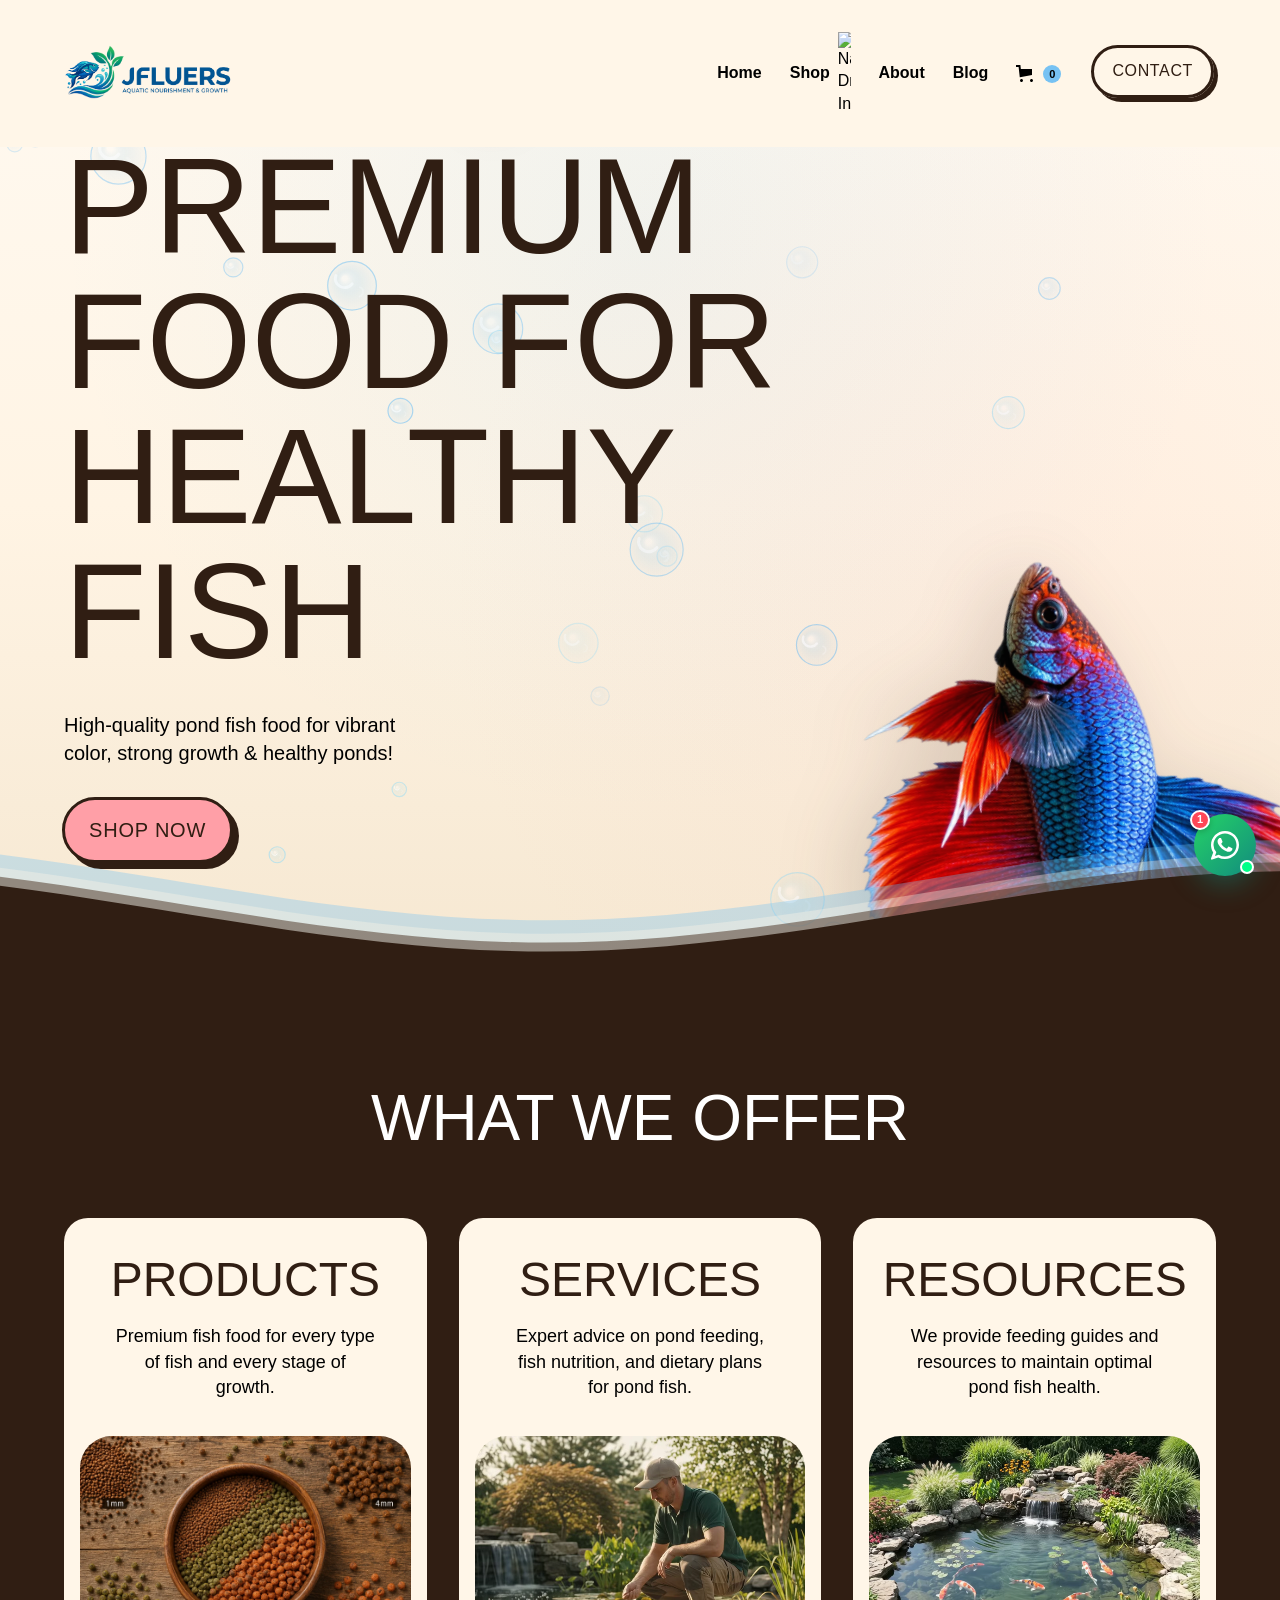
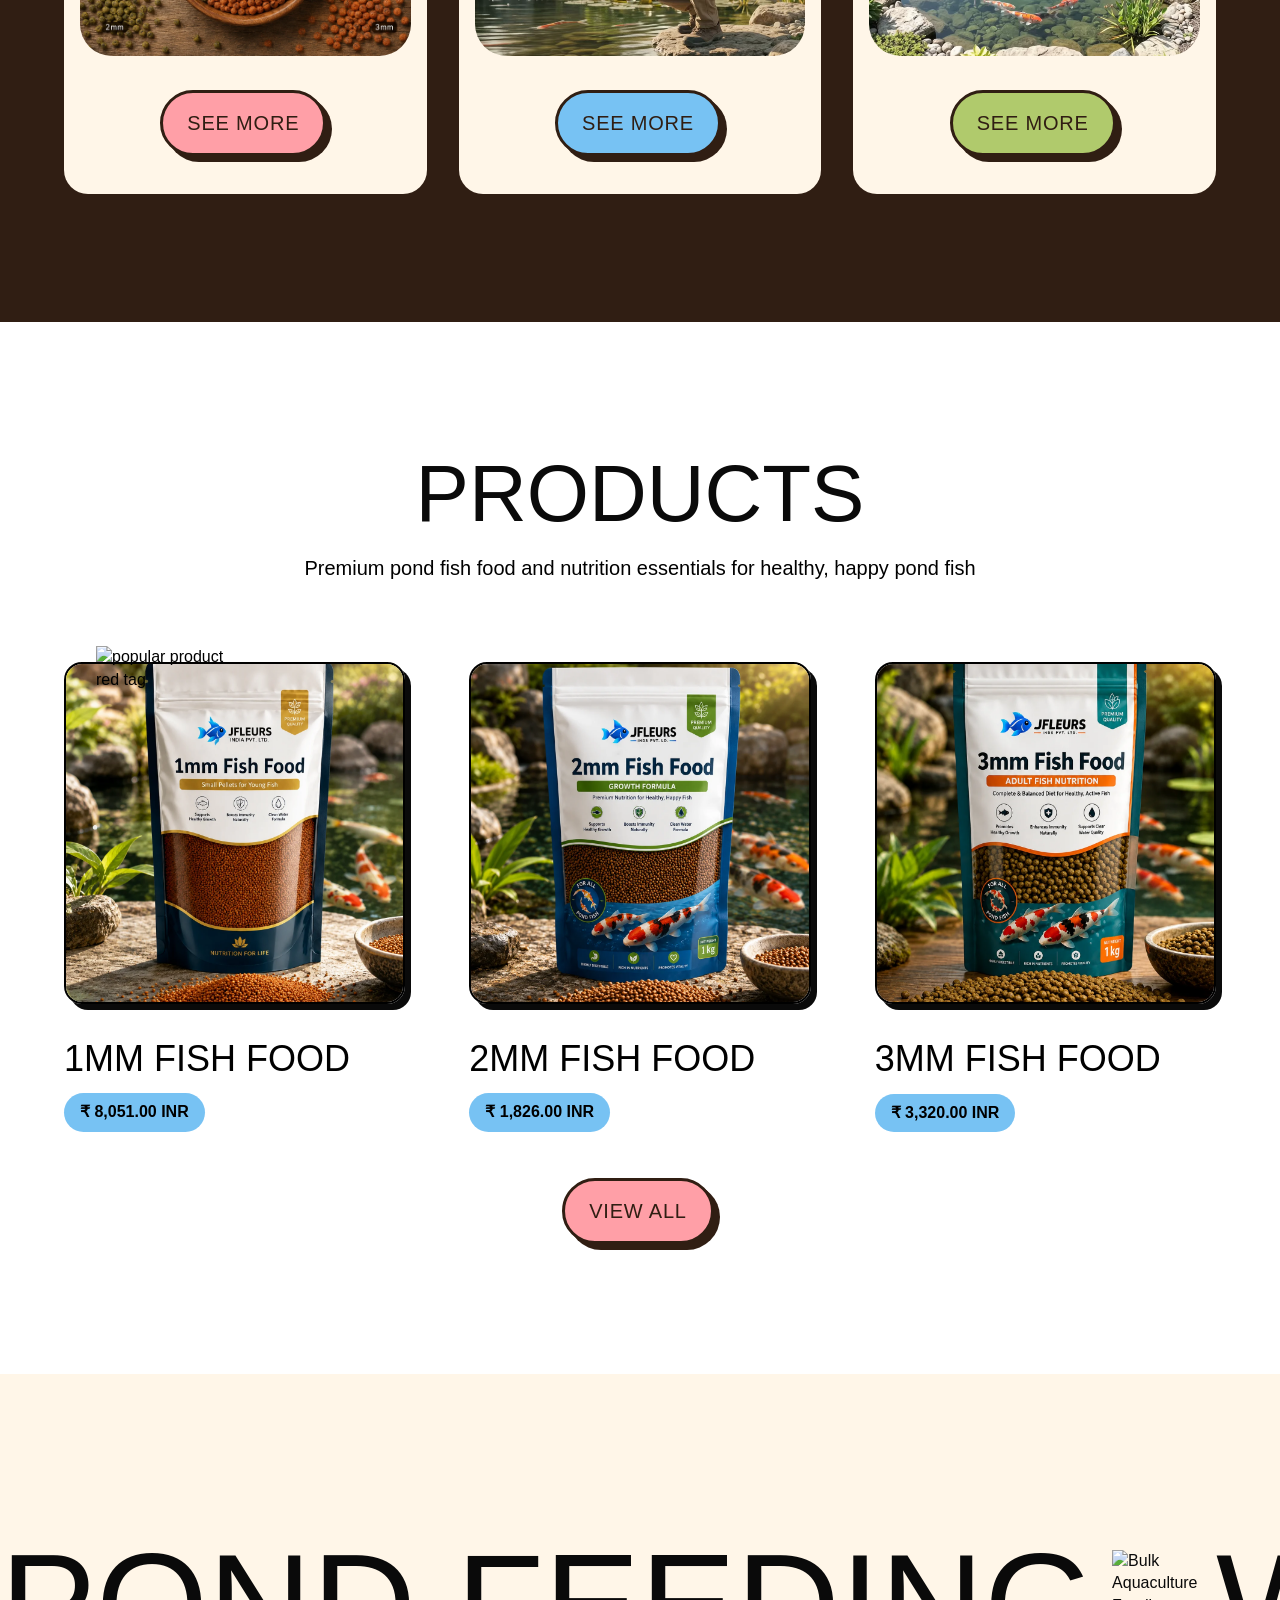
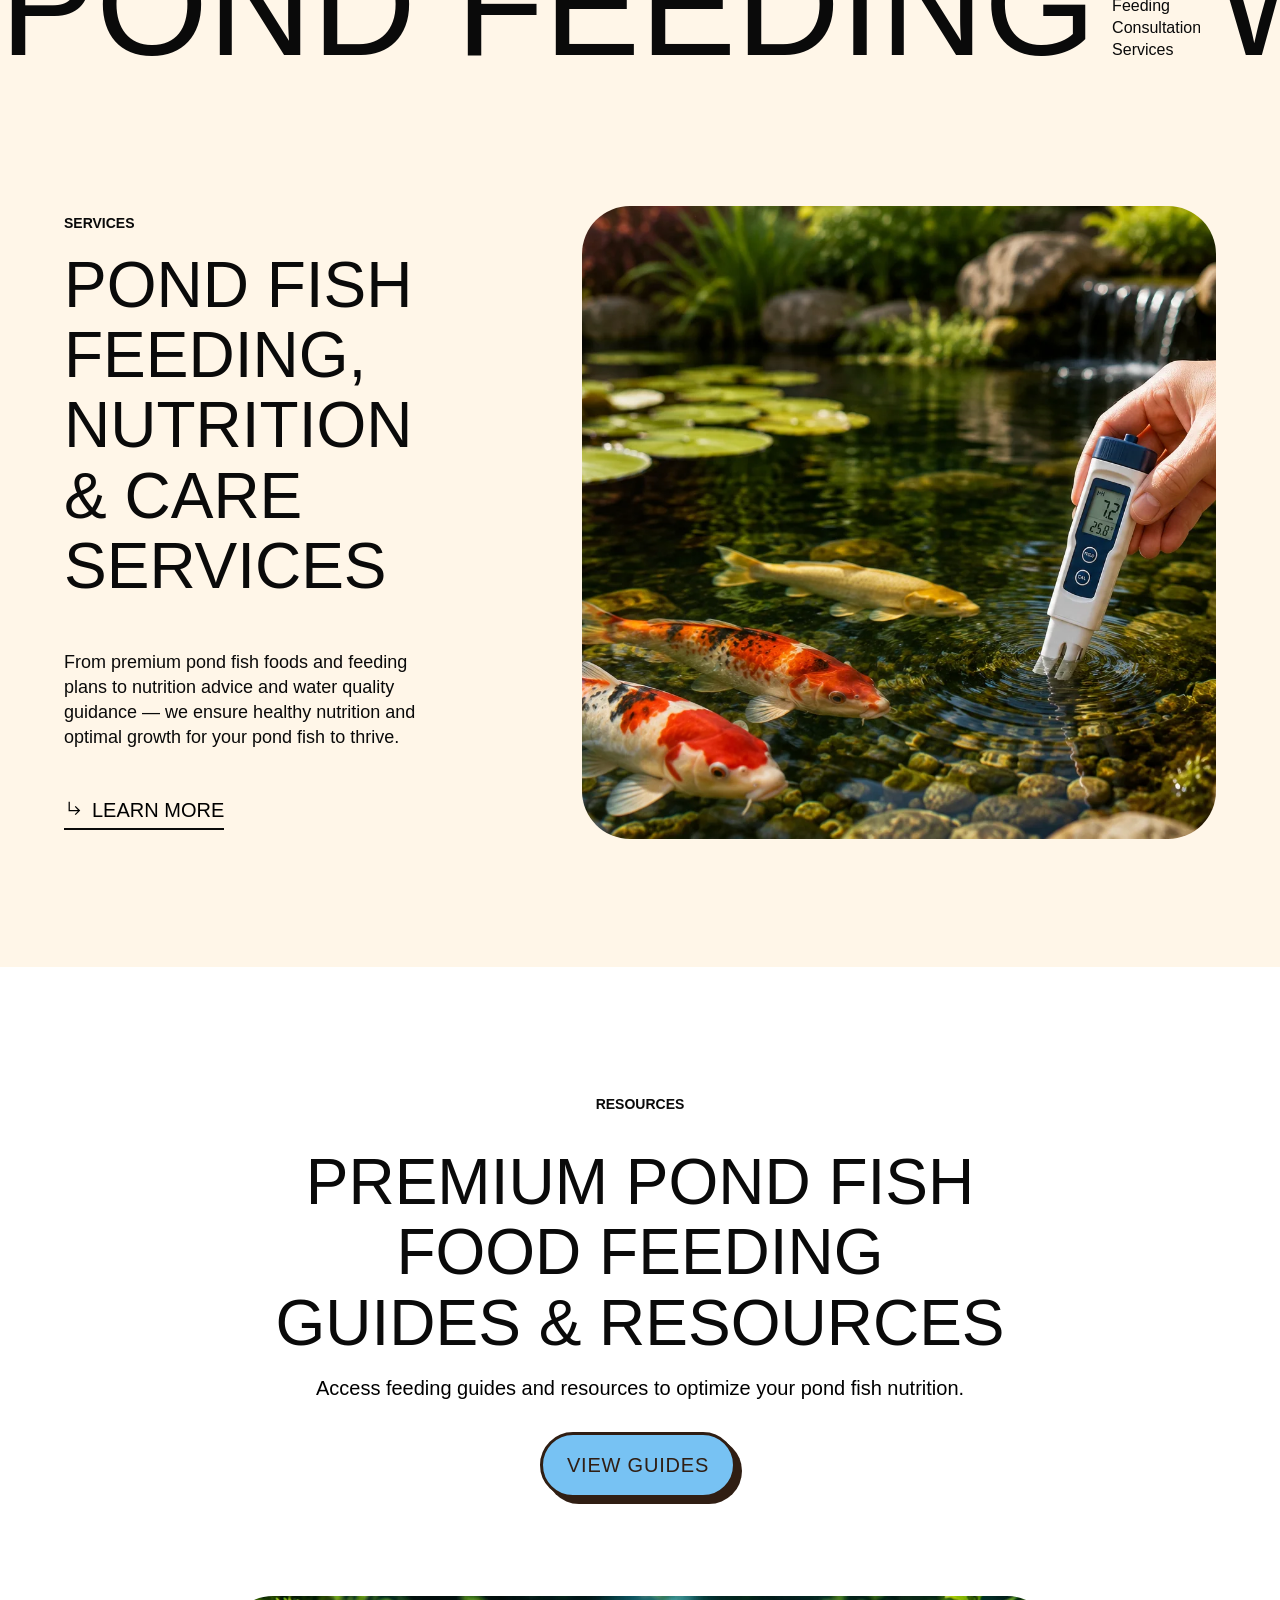
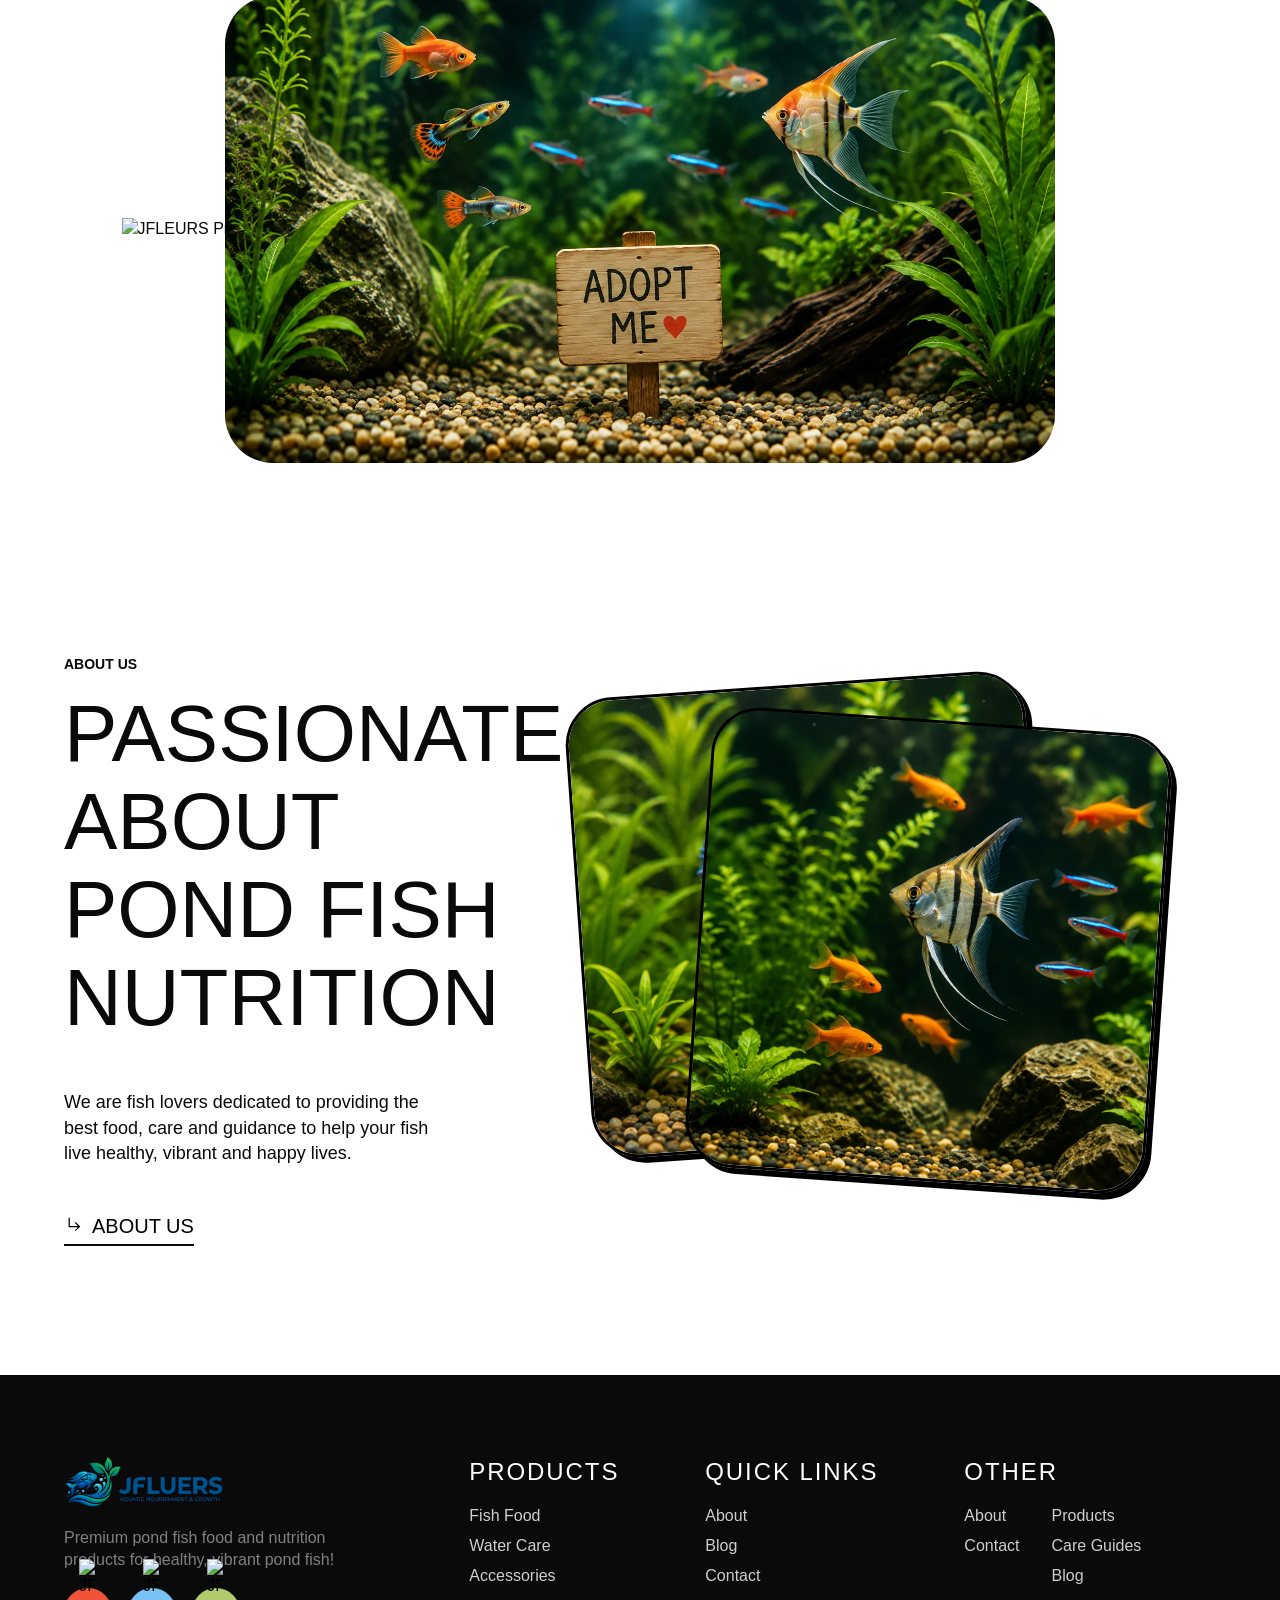
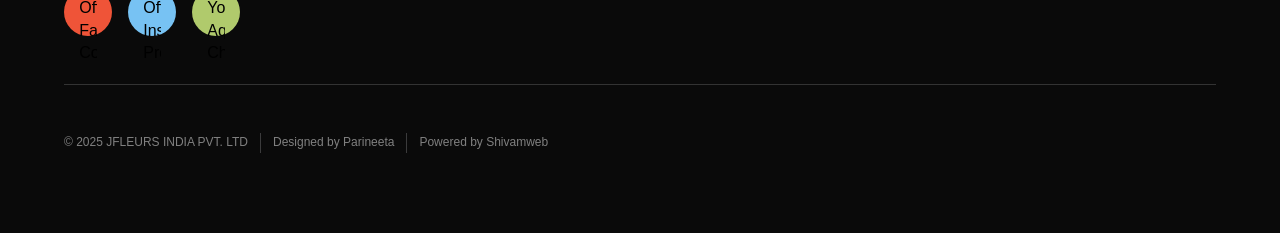
==== commit 53ca4973: "main" ====
--- a/index.html
+++ b/index.html
@@ -1,6 +1,6 @@
 <!DOCTYPE html>
 <!-- Last Published: Thu May 15 2025 02:40:29 GMT+0000 (Coordinated Universal Time) -->
-<html data-wf-domain="jfleursindia.com" data-wf-page="67bca7c8e37cd6f01f3e9424" data-wf-site="67bca7c8e37cd6f01f3e9423" lang="en">
+<html data-wf-domain="www.jfleursindia.com" data-wf-page="67bca7c8e37cd6f01f3e9424" data-wf-site="67bca7c8e37cd6f01f3e9423" lang="en">
     <head>
         <meta charset="utf-8"/>
         <title>JFLEURS INDIA PVT. LTD | Premium Pond Fish Food &amp; Nutrition Products</title>
@@ -12,18 +12,18 @@
         <meta name="theme-color" content="#0e5a60"/>
         <meta name="geo.region" content="IN"/>
         <meta name="geo.placename" content="India"/>
-        <link rel="canonical" href="https://jfleursindia.com/"/>
+        <link rel="canonical" href="https://www.jfleursindia.com/"/>
 
         <!-- Open Graph / Facebook / WhatsApp -->
         <meta property="og:type" content="website"/>
         <meta property="og:site_name" content="JFLEURS INDIA PVT. LTD"/>
         <meta property="og:locale" content="en_IN"/>
-        <meta property="og:url" content="https://jfleursindia.com/"/>
+        <meta property="og:url" content="https://www.jfleursindia.com/"/>
         <meta property="og:title" content="JFLEURS INDIA PVT. LTD | Premium Pond Fish Food &amp; Nutrition Products"/>
         <meta property="og:description" content="Discover JFLEURS premium pond fish food formulas in 1mm, 2mm, 3mm, and 4mm floating pellets. Scientifically formulated for vibrant colors, rapid growth, and clean pond water."/>
-        <meta property="og:image" content="https://jfleursindia.com/assets/img/preview.png"/>
-        <meta property="og:image:secure_url" content="https://jfleursindia.com/assets/img/preview.png"/>
-        <meta property="og:image:type" content="image/png"/>
+        <meta property="og:image" content="https://www.jfleursindia.com/assets/img/preview.jpg"/>
+        <meta property="og:image:secure_url" content="https://www.jfleursindia.com/assets/img/preview.jpg"/>
+        <meta property="og:image:type" content="image/jpeg"/>
         <meta property="og:image:width" content="1200"/>
         <meta property="og:image:height" content="800"/>
         <meta property="og:image:alt" content="JFLEURS INDIA PVT. LTD - Premium Pond Fish Food &amp; Aquatic Nutrition"/>
@@ -32,7 +32,7 @@
         <meta name="twitter:card" content="summary_large_image"/>
         <meta name="twitter:title" content="JFLEURS INDIA PVT. LTD | Premium Pond Fish Food &amp; Nutrition Products"/>
         <meta name="twitter:description" content="Discover JFLEURS premium pond fish food formulas in 1mm, 2mm, 3mm, and 4mm floating pellets. Scientifically formulated for vibrant colors, rapid growth, and clean pond water."/>
-        <meta name="twitter:image" content="https://jfleursindia.com/assets/img/preview.png"/>
+        <meta name="twitter:image" content="https://www.jfleursindia.com/assets/img/preview.jpg"/>
         <meta name="twitter:image:alt" content="JFLEURS INDIA PVT. LTD - Premium Pond Fish Food"/>
 
         <!-- Favicons -->
@@ -46,19 +46,19 @@
   "@graph": [
     {
       "@type": "Organization",
-      "@id": "https://jfleursindia.com/#organization",
+      "@id": "https://www.jfleursindia.com/#organization",
       "name": "JFLEURS INDIA PVT. LTD",
-      "url": "https://jfleursindia.com/",
+      "url": "https://www.jfleursindia.com/",
       "logo": {
         "@type": "ImageObject",
-        "url": "https://jfleursindia.com/assets/img/logo.webp",
+        "url": "https://www.jfleursindia.com/assets/img/logo.webp",
         "caption": "JFLEURS Logo"
       },
       "description": "Manufacturer and supplier of premium pond fish food and aquatic nutrition solutions across India.",
       "contactPoint": {
         "@type": "ContactPoint",
         "contactType": "Customer Support",
-        "telephone": "+91-7011976671",
+        "telephone": "+91-9236923025",
         "areaServed": "IN",
         "availableLanguage": [
           "English",
@@ -68,56 +68,56 @@
     },
     {
       "@type": "WebSite",
-      "@id": "https://jfleursindia.com/#website",
-      "url": "https://jfleursindia.com/",
+      "@id": "https://www.jfleursindia.com/#website",
+      "url": "https://www.jfleursindia.com/",
       "name": "JFLEURS INDIA PVT. LTD",
       "description": "Premium Pond Fish Food & Nutrition Products",
       "publisher": {
-        "@id": "https://jfleursindia.com/#organization"
+        "@id": "https://www.jfleursindia.com/#organization"
       }
     },
     {
       "@type": "ItemList",
-      "@id": "https://jfleursindia.com/#products",
+      "@id": "https://www.jfleursindia.com/#products",
       "name": "Featured Pond Fish Food Formulas",
       "itemListElement": [
         {
           "@type": "Product",
           "position": 1,
           "name": "1mm Micro Floating Fish Food Pellets",
-          "url": "https://jfleursindia.com/product-detail.html?slug=1mm-fish-food",
-          "image": "https://jfleursindia.com/assets/img/product-1.webp",
+          "url": "https://www.jfleursindia.com/product-detail.html?slug=1mm-fish-food",
+          "image": "https://www.jfleursindia.com/assets/img/product-1.webp",
           "description": "Micro-pellet formula specially crafted for small pond fish, fry, and juvenile koi."
         },
         {
           "@type": "Product",
           "position": 2,
           "name": "2mm Small Floating Fish Food Pellets",
-          "url": "https://jfleursindia.com/product-detail.html?slug=2mm-fish-food",
-          "image": "https://jfleursindia.com/assets/img/product-2.webp",
+          "url": "https://www.jfleursindia.com/product-detail.html?slug=2mm-fish-food",
+          "image": "https://www.jfleursindia.com/assets/img/product-2.webp",
           "description": "Small pellet daily nutrition balanced for growing pond fish and medium-sized koi."
         },
         {
           "@type": "Product",
           "position": 3,
           "name": "3mm Medium Floating Fish Food Pellets",
-          "url": "https://jfleursindia.com/product-detail.html?slug=3mm-fish-food",
-          "image": "https://jfleursindia.com/assets/img/product-3.webp",
+          "url": "https://www.jfleursindia.com/product-detail.html?slug=3mm-fish-food",
+          "image": "https://www.jfleursindia.com/assets/img/product-3.webp",
           "description": "Medium pellet formula crafted for adult pond fish and active koi. Fortified with spirulina."
         },
         {
           "@type": "Product",
           "position": 4,
           "name": "4mm Large Floating Fish Food Pellets",
-          "url": "https://jfleursindia.com/product-detail.html?slug=4mm-fish-food",
-          "image": "https://jfleursindia.com/assets/img/product-4.webp",
+          "url": "https://www.jfleursindia.com/product-detail.html?slug=4mm-fish-food",
+          "image": "https://www.jfleursindia.com/assets/img/product-4.webp",
           "description": "Large pellet premium formulation for large adult koi and specimen pond fish."
         }
       ]
     },
     {
       "@type": "FAQPage",
-      "@id": "https://jfleursindia.com/#faq",
+      "@id": "https://www.jfleursindia.com/#faq",
       "mainEntity": [
         {
           "@type": "Question",
@@ -140,7 +140,7 @@
           "name": "How can I order JFLEURS fish food in bulk or wholesale?",
           "acceptedAnswer": {
             "@type": "Answer",
-            "text": "You can contact our dedicated support team directly via WhatsApp at +917011976671 or visit our contact page for wholesale and dealership inquiries across India."
+            "text": "You can contact our dedicated support team directly via WhatsApp at +919236923025 or visit our contact page for wholesale and dealership inquiries across India."
           }
         }
       ]
@@ -219,46 +219,46 @@
                         <div class="container-medium">
                             <div class="navbar_component">
                                 <a href="/index.html" aria-current="page" class="navbar_logo-wrap w-inline-block w--current">
-                                    <img src="/assets/img/logo.webp" loading="lazy" alt="" class="navbar_logo"/>
+                                    <img src="/assets/img/logo.webp" loading="lazy" alt="JFLEURS INDIA - Premium Floating Fish Food Brand Logo" class="navbar_logo"/>
                                 </a>
                                 <div class="navbar_links-wrap">
                                     <div class="navbar_links">
                                         <a href="/index.html" aria-current="page" class="navbar_link w-inline-block w--current">
                                             <div class="navbar_link-text">Home</div>
-                                            <img src="/assets/img/Favicon.webp" loading="lazy" alt="" class="navbar_link-paw"/>
+                                            <img src="/assets/img/Favicon.webp" loading="lazy" alt="JFLEURS Fish Feed Icon" class="navbar_link-paw"/>
                                         </a>
                                         <div data-w-id="91f775a1-b432-4137-5244-453bce7752bd" class="navbar_dropdown">
                                             <a href="#" class="navbar_dropdown-link w-inline-block">
                                                 <div class="navbar_link-text">Shop</div>
-                                                <img loading="lazy" src="https://cdn.prod.website-files.com/67bca7c8e37cd6f01f3e9423/67bca7c8e37cd6f01f3e9648_icon-dropdown.svg" alt="" class="navbar_dropdown-arrow"/>
+                                                <img loading="lazy" src="https://cdn.prod.website-files.com/67bca7c8e37cd6f01f3e9423/67bca7c8e37cd6f01f3e9648_icon-dropdown.svg" alt="Navigation Dropdown Indicator" class="navbar_dropdown-arrow"/>
                                             </a>
                                             <div class="navbar_dropdown-content">
                                                 <a href="/product-detail.html?slug=1mm-fish-food" class="navbar_link w-inline-block">
                                                     <div class="navbar_link-text">1mm Fish Food</div>
-                                                    <img src="/assets/img/Favicon.webp" loading="lazy" alt="" class="navbar_link-paw"/>
+                                                    <img src="/assets/img/Favicon.webp" loading="lazy" alt="JFLEURS Fish Feed Icon" class="navbar_link-paw"/>
                                                 </a>
                                                 <a href="/product-detail.html?slug=2mm-fish-food" class="navbar_link w-inline-block">
                                                     <div class="navbar_link-text">2mm Fish Food</div>
-                                                    <img src="/assets/img/Favicon.webp" loading="lazy" alt="" class="navbar_link-paw"/>
+                                                    <img src="/assets/img/Favicon.webp" loading="lazy" alt="JFLEURS Fish Feed Icon" class="navbar_link-paw"/>
                                                 </a>
                                                 <a href="/product-detail.html?slug=3mm-fish-food" class="navbar_link w-inline-block">
                                                     <div class="navbar_link-text">3mm Fish Food</div>
-                                                    <img src="/assets/img/Favicon.webp" loading="lazy" alt="" class="navbar_link-paw"/>
+                                                    <img src="/assets/img/Favicon.webp" loading="lazy" alt="JFLEURS Fish Feed Icon" class="navbar_link-paw"/>
                                                 </a>
                                                 <a href="/product-detail.html?slug=4mm-fish-food" class="navbar_link w-inline-block">
                                                     <div class="navbar_link-text">4mm Fish Food</div>
-                                                    <img src="/assets/img/Favicon.webp" loading="lazy" alt="" class="navbar_link-paw"/>
+                                                    <img src="/assets/img/Favicon.webp" loading="lazy" alt="JFLEURS Fish Feed Icon" class="navbar_link-paw"/>
                                                 </a>
                                             </div>
                                         </div>
 
                                         <a href="/about.html" class="navbar_link w-inline-block">
                                             <div class="navbar_link-text">About</div>
-                                            <img src="/assets/img/Favicon.webp" loading="lazy" alt="" class="navbar_link-paw"/>
+                                            <img src="/assets/img/Favicon.webp" loading="lazy" alt="JFLEURS Fish Feed Icon" class="navbar_link-paw"/>
                                         </a>
                                         <a href="/blog.html" class="navbar_link w-inline-block">
                                             <div class="navbar_link-text">Blog</div>
-                                            <img src="/assets/img/Favicon.webp" loading="lazy" alt="" class="navbar_link-paw"/>
+                                            <img src="/assets/img/Favicon.webp" loading="lazy" alt="JFLEURS Fish Feed Icon" class="navbar_link-paw"/>
                                         </a>
                                         <div data-open-product="" data-wf-cart-type="rightSidebar" data-wf-cart-query="query Dynamo3 {
   database {
@@ -412,7 +412,7 @@
                                                             </script>
                                                             <div class="w-commerce-commercecartlist" data-wf-collection="database.commerceOrder.userItems" data-wf-template-id="wf-template-59fa6ac8-07e1-0892-98ea-e9082265a2fe">
                                                                 <div class="w-commerce-commercecartitem">
-                                                                    <img src="https://cdn.prod.website-files.com/plugins/Basic/assets/placeholder.60f9b1840c.svg" data-wf-bindings="%5B%7B%22src%22%3A%7B%22type%22%3A%22ImageRef%22%2C%22filter%22%3A%7B%22type%22%3A%22identity%22%2C%22params%22%3A%5B%5D%7D%2C%22dataPath%22%3A%22database.commerceOrder.userItems%5B%5D.sku.f_main_image_4dr%22%7D%7D%5D" alt="" class="w-commerce-commercecartitemimage cart_image w-dyn-bind-empty"/>
+                                                                    <img src="https://cdn.prod.website-files.com/plugins/Basic/assets/placeholder.60f9b1840c.svg" data-wf-bindings="%5B%7B%22src%22%3A%7B%22type%22%3A%22ImageRef%22%2C%22filter%22%3A%7B%22type%22%3A%22identity%22%2C%22params%22%3A%5B%5D%7D%2C%22dataPath%22%3A%22database.commerceOrder.userItems%5B%5D.sku.f_main_image_4dr%22%7D%7D%5D" alt="JFLEURS Shopping Cart Item Preview" class="w-commerce-commercecartitemimage cart_image w-dyn-bind-empty"/>
                                                                     <div class="w-commerce-commercecartiteminfo">
                                                                         <div data-wf-bindings="%5B%7B%22innerHTML%22%3A%7B%22type%22%3A%22PlainText%22%2C%22filter%22%3A%7B%22type%22%3A%22identity%22%2C%22params%22%3A%5B%5D%7D%2C%22dataPath%22%3A%22database.commerceOrder.userItems%5B%5D.product.f_name_%22%7D%7D%5D" class="w-commerce-commercecartproductname cart_product-name w-dyn-bind-empty"></div>
                                                                         <div data-wf-bindings="%5B%7B%22innerHTML%22%3A%7B%22type%22%3A%22CommercePrice%22%2C%22filter%22%3A%7B%22type%22%3A%22price%22%2C%22params%22%3A%5B%5D%7D%2C%22dataPath%22%3A%22database.commerceOrder.userItems%5B%5D.price%22%7D%7D%5D" class="cart_product-price">₹ 0.00 INR</div>
@@ -529,9 +529,9 @@
                                         <a href="#section-products" class="button w-variant-362655e5-aeb8-00e3-349c-8d9a8c4d9df9 w-inline-block">
                                             <div>Shop now</div>
                                         </a>
-                                        <img src="/assets/img/bubble.webp" loading="lazy" alt="" class="button_paw _1"/>
-                                        <img src="/assets/img/bubble.webp" loading="lazy" alt="" class="button_paw _2"/>
-                                        <img src="/assets/img/bubble.webp" loading="lazy" alt="" class="button_paw _3"/>
+                                        <img src="/assets/img/bubble.webp" loading="lazy" alt="JFLEURS Fish Feed Icon" class="button_paw _1"/>
+                                        <img src="/assets/img/bubble.webp" loading="lazy" alt="JFLEURS Fish Feed Icon" class="button_paw _2"/>
+                                        <img src="/assets/img/bubble.webp" loading="lazy" alt="JFLEURS Fish Feed Icon" class="button_paw _3"/>
                                     </div>
                                 </div>
                                 <img src="/assets/img/hero-2.webp" loading="lazy" alt="Floating fish food pellets" class="home-header_bone"/>
@@ -583,9 +583,9 @@
                                             <a href="#section-products" class="button w-variant-362655e5-aeb8-00e3-349c-8d9a8c4d9df9 w-inline-block">
                                                 <div>See more</div>
                                             </a>
-                                            <img src="/assets/img/bubble.webp" loading="lazy" alt="" class="button_paw _1"/>
-                                            <img src="/assets/img/bubble.webp" loading="lazy" alt="" class="button_paw _2"/>
-                                            <img src="/assets/img/bubble.webp" loading="lazy" alt="" class="button_paw _3"/>
+                                            <img src="/assets/img/bubble.webp" loading="lazy" alt="JFLEURS Fish Feed Icon" class="button_paw _1"/>
+                                            <img src="/assets/img/bubble.webp" loading="lazy" alt="JFLEURS Fish Feed Icon" class="button_paw _2"/>
+                                            <img src="/assets/img/bubble.webp" loading="lazy" alt="JFLEURS Fish Feed Icon" class="button_paw _3"/>
                                         </div>
                                     </div>
                                     <div class="home-offer_item">
@@ -607,9 +607,9 @@
                                             <a href="#section-services" class="button w-variant-409dd0a6-e658-6971-2104-1fa63f26ff41 w-inline-block">
                                                 <div>See more</div>
                                             </a>
-                                            <img src="/assets/img/bubble.webp" loading="lazy" alt="" class="button_paw _1"/>
-                                            <img src="/assets/img/bubble.webp" loading="lazy" alt="" class="button_paw _2"/>
-                                            <img src="/assets/img/bubble.webp" loading="lazy" alt="" class="button_paw _3"/>
+                                            <img src="/assets/img/bubble.webp" loading="lazy" alt="JFLEURS Fish Feed Icon" class="button_paw _1"/>
+                                            <img src="/assets/img/bubble.webp" loading="lazy" alt="JFLEURS Fish Feed Icon" class="button_paw _2"/>
+                                            <img src="/assets/img/bubble.webp" loading="lazy" alt="JFLEURS Fish Feed Icon" class="button_paw _3"/>
                                         </div>
                                     </div>
                                     <div class="home-offer_item">
@@ -631,9 +631,9 @@
                                             <a href="#section-services" class="button w-variant-4d53caa8-7de0-1b5e-d691-93a2cf384e13 w-inline-block">
                                                 <div>See more</div>
                                             </a>
-                                            <img src="/assets/img/bubble.webp" loading="lazy" alt="" class="button_paw _1"/>
-                                            <img src="/assets/img/bubble.webp" loading="lazy" alt="" class="button_paw _2"/>
-                                            <img src="/assets/img/bubble.webp" loading="lazy" alt="" class="button_paw _3"/>
+                                            <img src="/assets/img/bubble.webp" loading="lazy" alt="JFLEURS Fish Feed Icon" class="button_paw _1"/>
+                                            <img src="/assets/img/bubble.webp" loading="lazy" alt="JFLEURS Fish Feed Icon" class="button_paw _2"/>
+                                            <img src="/assets/img/bubble.webp" loading="lazy" alt="JFLEURS Fish Feed Icon" class="button_paw _3"/>
                                         </div>
                                     </div>
                                 </div>
@@ -660,9 +660,9 @@
                                         <div role="listitem" class="shop-list_item w-dyn-item">
                                             <a data-w-id="e18708b5-e830-a6b9-f38b-fde294516b05" href="/product-detail.html?slug=travel-bag" class="shop-list_block-v1 w-inline-block">
                                                 <div class="shop-list_image-wrapper">
-                                                    <img src="https://cdn.prod.website-files.com/67bca7c8e37cd6f01f3e9423/67be11d1b85c39c8af19f611_shape-star-round-orange.svg" loading="lazy" style="-webkit-transform:translate3d(0, 0, 0) scale3d(0, 0, 1) rotateX(0) rotateY(0) rotateZ(0deg) skew(0, 0);-moz-transform:translate3d(0, 0, 0) scale3d(0, 0, 1) rotateX(0) rotateY(0) rotateZ(0deg) skew(0, 0);-ms-transform:translate3d(0, 0, 0) scale3d(0, 0, 1) rotateX(0) rotateY(0) rotateZ(0deg) skew(0, 0);transform:translate3d(0, 0, 0) scale3d(0, 0, 1) rotateX(0) rotateY(0) rotateZ(0deg) skew(0, 0);display:block" alt="" class="shop-list_hover-bg"/>
+                                                    <img src="https://cdn.prod.website-files.com/67bca7c8e37cd6f01f3e9423/67be11d1b85c39c8af19f611_shape-star-round-orange.svg" loading="lazy" style="-webkit-transform:translate3d(0, 0, 0) scale3d(0, 0, 1) rotateX(0) rotateY(0) rotateZ(0deg) skew(0, 0);-moz-transform:translate3d(0, 0, 0) scale3d(0, 0, 1) rotateX(0) rotateY(0) rotateZ(0deg) skew(0, 0);-ms-transform:translate3d(0, 0, 0) scale3d(0, 0, 1) rotateX(0) rotateY(0) rotateZ(0deg) skew(0, 0);transform:translate3d(0, 0, 0) scale3d(0, 0, 1) rotateX(0) rotateY(0) rotateZ(0deg) skew(0, 0);display:block" alt="JFLEURS Premium Aquatic Nutrition" class="shop-list_hover-bg"/>
                                                     <div class="shop-list_image-wrap">
-                                                        <img loading="lazy" style="-webkit-transform:translate3d(0, 0, 0) scale3d(1, 1, 1) rotateX(0) rotateY(0) rotateZ(0) skew(0, 0);-moz-transform:translate3d(0, 0, 0) scale3d(1, 1, 1) rotateX(0) rotateY(0) rotateZ(0) skew(0, 0);-ms-transform:translate3d(0, 0, 0) scale3d(1, 1, 1) rotateX(0) rotateY(0) rotateZ(0) skew(0, 0);transform:translate3d(0, 0, 0) scale3d(1, 1, 1) rotateX(0) rotateY(0) rotateZ(0) skew(0, 0)" data-wf-sku-bindings="%5B%7B%22from%22%3A%22f_main_image_4dr%22%2C%22to%22%3A%22src%22%7D%5D" alt="" src="/assets/img/product-1.webp" sizes="100vw" class="shop-list_image"/>
+                                                        <img loading="lazy" style="-webkit-transform:translate3d(0, 0, 0) scale3d(1, 1, 1) rotateX(0) rotateY(0) rotateZ(0) skew(0, 0);-moz-transform:translate3d(0, 0, 0) scale3d(1, 1, 1) rotateX(0) rotateY(0) rotateZ(0) skew(0, 0);-ms-transform:translate3d(0, 0, 0) scale3d(1, 1, 1) rotateX(0) rotateY(0) rotateZ(0) skew(0, 0);transform:translate3d(0, 0, 0) scale3d(1, 1, 1) rotateX(0) rotateY(0) rotateZ(0) skew(0, 0)" data-wf-sku-bindings="%5B%7B%22from%22%3A%22f_main_image_4dr%22%2C%22to%22%3A%22src%22%7D%5D" alt="JFLEURS 1mm Floating Fish Food Pellets for Fry and Small Fish" src="/assets/img/product-1.webp" sizes="100vw" class="shop-list_image"/>
                                                     </div>
                                                     <img src="https://cdn.prod.website-files.com/67bca7c8e37cd6f01f3e9423/67be1047379cd2f41234b638_label-popular.svg" loading="lazy" alt="popular product red tag" class="shop-list_popular-tag"/>
                                                 </div>
@@ -675,9 +675,9 @@
                                         <div role="listitem" class="shop-list_item w-dyn-item">
                                             <a data-w-id="e18708b5-e830-a6b9-f38b-fde294516b05" href="/product-detail.html?slug=poop-bags" class="shop-list_block-v1 w-inline-block">
                                                 <div class="shop-list_image-wrapper">
-                                                    <img src="https://cdn.prod.website-files.com/67bca7c8e37cd6f01f3e9423/67be11d1b85c39c8af19f611_shape-star-round-orange.svg" loading="lazy" style="-webkit-transform:translate3d(0, 0, 0) scale3d(0, 0, 1) rotateX(0) rotateY(0) rotateZ(0deg) skew(0, 0);-moz-transform:translate3d(0, 0, 0) scale3d(0, 0, 1) rotateX(0) rotateY(0) rotateZ(0deg) skew(0, 0);-ms-transform:translate3d(0, 0, 0) scale3d(0, 0, 1) rotateX(0) rotateY(0) rotateZ(0deg) skew(0, 0);transform:translate3d(0, 0, 0) scale3d(0, 0, 1) rotateX(0) rotateY(0) rotateZ(0deg) skew(0, 0);display:block" alt="" class="shop-list_hover-bg"/>
+                                                    <img src="https://cdn.prod.website-files.com/67bca7c8e37cd6f01f3e9423/67be11d1b85c39c8af19f611_shape-star-round-orange.svg" loading="lazy" style="-webkit-transform:translate3d(0, 0, 0) scale3d(0, 0, 1) rotateX(0) rotateY(0) rotateZ(0deg) skew(0, 0);-moz-transform:translate3d(0, 0, 0) scale3d(0, 0, 1) rotateX(0) rotateY(0) rotateZ(0deg) skew(0, 0);-ms-transform:translate3d(0, 0, 0) scale3d(0, 0, 1) rotateX(0) rotateY(0) rotateZ(0deg) skew(0, 0);transform:translate3d(0, 0, 0) scale3d(0, 0, 1) rotateX(0) rotateY(0) rotateZ(0deg) skew(0, 0);display:block" alt="JFLEURS Premium Aquatic Nutrition" class="shop-list_hover-bg"/>
                                                     <div class="shop-list_image-wrap">
-                                                        <img loading="lazy" style="-webkit-transform:translate3d(0, 0, 0) scale3d(1, 1, 1) rotateX(0) rotateY(0) rotateZ(0) skew(0, 0);-moz-transform:translate3d(0, 0, 0) scale3d(1, 1, 1) rotateX(0) rotateY(0) rotateZ(0) skew(0, 0);-ms-transform:translate3d(0, 0, 0) scale3d(1, 1, 1) rotateX(0) rotateY(0) rotateZ(0) skew(0, 0);transform:translate3d(0, 0, 0) scale3d(1, 1, 1) rotateX(0) rotateY(0) rotateZ(0) skew(0, 0)" data-wf-sku-bindings="%5B%7B%22from%22%3A%22f_main_image_4dr%22%2C%22to%22%3A%22src%22%7D%5D" alt="" src="/assets/img/product-2.webp" sizes="100vw"  class="shop-list_image"/>
+                                                        <img loading="lazy" style="-webkit-transform:translate3d(0, 0, 0) scale3d(1, 1, 1) rotateX(0) rotateY(0) rotateZ(0) skew(0, 0);-moz-transform:translate3d(0, 0, 0) scale3d(1, 1, 1) rotateX(0) rotateY(0) rotateZ(0) skew(0, 0);-ms-transform:translate3d(0, 0, 0) scale3d(1, 1, 1) rotateX(0) rotateY(0) rotateZ(0) skew(0, 0);transform:translate3d(0, 0, 0) scale3d(1, 1, 1) rotateX(0) rotateY(0) rotateZ(0) skew(0, 0)" data-wf-sku-bindings="%5B%7B%22from%22%3A%22f_main_image_4dr%22%2C%22to%22%3A%22src%22%7D%5D" alt="JFLEURS 2mm Floating Fish Food Pellets for Medium Pond Fish" src="/assets/img/product-2.webp" sizes="100vw"  class="shop-list_image"/>
                                                     </div>
                                                     <img src="https://cdn.prod.website-files.com/67bca7c8e37cd6f01f3e9423/67be1047379cd2f41234b638_label-popular.svg" loading="lazy" alt="popular product red tag" class="shop-list_popular-tag w-condition-invisible"/>
                                                 </div>
@@ -690,9 +690,9 @@
                                         <div role="listitem" class="shop-list_item w-dyn-item">
                                             <a data-w-id="e18708b5-e830-a6b9-f38b-fde294516b05" href="/product-detail.html?slug=dog-leash" class="shop-list_block-v1 w-inline-block">
                                                 <div class="shop-list_image-wrapper">
-                                                    <img src="https://cdn.prod.website-files.com/67bca7c8e37cd6f01f3e9423/67be11d1b85c39c8af19f611_shape-star-round-orange.svg" loading="lazy" style="-webkit-transform:translate3d(0, 0, 0) scale3d(0, 0, 1) rotateX(0) rotateY(0) rotateZ(0deg) skew(0, 0);-moz-transform:translate3d(0, 0, 0) scale3d(0, 0, 1) rotateX(0) rotateY(0) rotateZ(0deg) skew(0, 0);-ms-transform:translate3d(0, 0, 0) scale3d(0, 0, 1) rotateX(0) rotateY(0) rotateZ(0deg) skew(0, 0);transform:translate3d(0, 0, 0) scale3d(0, 0, 1) rotateX(0) rotateY(0) rotateZ(0deg) skew(0, 0);display:block" alt="" class="shop-list_hover-bg"/>
+                                                    <img src="https://cdn.prod.website-files.com/67bca7c8e37cd6f01f3e9423/67be11d1b85c39c8af19f611_shape-star-round-orange.svg" loading="lazy" style="-webkit-transform:translate3d(0, 0, 0) scale3d(0, 0, 1) rotateX(0) rotateY(0) rotateZ(0deg) skew(0, 0);-moz-transform:translate3d(0, 0, 0) scale3d(0, 0, 1) rotateX(0) rotateY(0) rotateZ(0deg) skew(0, 0);-ms-transform:translate3d(0, 0, 0) scale3d(0, 0, 1) rotateX(0) rotateY(0) rotateZ(0deg) skew(0, 0);transform:translate3d(0, 0, 0) scale3d(0, 0, 1) rotateX(0) rotateY(0) rotateZ(0deg) skew(0, 0);display:block" alt="JFLEURS Premium Aquatic Nutrition" class="shop-list_hover-bg"/>
                                                     <div class="shop-list_image-wrap">
-                                                        <img loading="lazy" style="-webkit-transform:translate3d(0, 0, 0) scale3d(1, 1, 1) rotateX(0) rotateY(0) rotateZ(0) skew(0, 0);-moz-transform:translate3d(0, 0, 0) scale3d(1, 1, 1) rotateX(0) rotateY(0) rotateZ(0) skew(0, 0);-ms-transform:translate3d(0, 0, 0) scale3d(1, 1, 1) rotateX(0) rotateY(0) rotateZ(0) skew(0, 0);transform:translate3d(0, 0, 0) scale3d(1, 1, 1) rotateX(0) rotateY(0) rotateZ(0) skew(0, 0)" data-wf-sku-bindings="%5B%7B%22from%22%3A%22f_main_image_4dr%22%2C%22to%22%3A%22src%22%7D%5D" alt="" src="/assets/img/product-3.webp" sizes="100vw"  class="shop-list_image"/>
+                                                        <img loading="lazy" style="-webkit-transform:translate3d(0, 0, 0) scale3d(1, 1, 1) rotateX(0) rotateY(0) rotateZ(0) skew(0, 0);-moz-transform:translate3d(0, 0, 0) scale3d(1, 1, 1) rotateX(0) rotateY(0) rotateZ(0) skew(0, 0);-ms-transform:translate3d(0, 0, 0) scale3d(1, 1, 1) rotateX(0) rotateY(0) rotateZ(0) skew(0, 0);transform:translate3d(0, 0, 0) scale3d(1, 1, 1) rotateX(0) rotateY(0) rotateZ(0) skew(0, 0)" data-wf-sku-bindings="%5B%7B%22from%22%3A%22f_main_image_4dr%22%2C%22to%22%3A%22src%22%7D%5D" alt="JFLEURS 3mm Floating Fish Food Pellets for Large Koi and Carps" src="/assets/img/product-3.webp" sizes="100vw"  class="shop-list_image"/>
                                                     </div>
                                                     <img src="https://cdn.prod.website-files.com/67bca7c8e37cd6f01f3e9423/67be1047379cd2f41234b638_label-popular.svg" loading="lazy" alt="popular product red tag" class="shop-list_popular-tag w-condition-invisible"/>
                                                 </div>
@@ -723,19 +723,19 @@
                                 <div role="list" class="home-services_list w-dyn-items">
                                     <div role="listitem" class="home-services_item w-dyn-item">
                                         <div class="home-services_word">POND FEEDING</div>
-                                        <img src="https://cdn.prod.website-files.com/67bca7c8e37cd6f01f3e946b/67be163b06394623c09e1874_shape-1.svg" loading="lazy" alt="" class="home-services_shape"/>
+                                        <img src="https://cdn.prod.website-files.com/67bca7c8e37cd6f01f3e946b/67be163b06394623c09e1874_shape-1.svg" loading="lazy" alt="Bulk Aquaculture Feeding Consultation Services" class="home-services_shape"/>
                                     </div>
                                     <div role="listitem" class="home-services_item w-dyn-item">
                                         <div class="home-services_word">WATER CARE</div>
-                                        <img src="https://cdn.prod.website-files.com/67bca7c8e37cd6f01f3e946b/67be1641746bc0b7f197e70f_shape-2.svg" loading="lazy" alt="" class="home-services_shape"/>
+                                        <img src="https://cdn.prod.website-files.com/67bca7c8e37cd6f01f3e946b/67be1641746bc0b7f197e70f_shape-2.svg" loading="lazy" alt="Bulk Aquaculture Feeding Consultation Services" class="home-services_shape"/>
                                     </div>
                                     <div role="listitem" class="home-services_item w-dyn-item">
                                         <div class="home-services_word">POND CARE</div>
-                                        <img src="https://cdn.prod.website-files.com/67bca7c8e37cd6f01f3e946b/67be164ab5612412f4214fbe_shape-4.svg" loading="lazy" alt="" class="home-services_shape"/>
+                                        <img src="https://cdn.prod.website-files.com/67bca7c8e37cd6f01f3e946b/67be164ab5612412f4214fbe_shape-4.svg" loading="lazy" alt="Bulk Aquaculture Feeding Consultation Services" class="home-services_shape"/>
                                     </div>
                                     <div role="listitem" class="home-services_item w-dyn-item">
                                         <div class="home-services_word">CONSULTATION</div>
-                                        <img src="https://cdn.prod.website-files.com/67bca7c8e37cd6f01f3e946b/67be1650b6a194bc0d5b400c_shape-3.svg" loading="lazy" alt="" class="home-services_shape"/>
+                                        <img src="https://cdn.prod.website-files.com/67bca7c8e37cd6f01f3e946b/67be1650b6a194bc0d5b400c_shape-3.svg" loading="lazy" alt="Bulk Aquaculture Feeding Consultation Services" class="home-services_shape"/>
                                     </div>
                                 </div>
                             </div>
@@ -743,19 +743,19 @@
                                 <div role="list" class="home-services_list w-dyn-items">
                                     <div role="listitem" class="home-services_item w-dyn-item">
                                         <div class="home-services_word">POND FEEDING</div>
-                                        <img src="https://cdn.prod.website-files.com/67bca7c8e37cd6f01f3e946b/67be163b06394623c09e1874_shape-1.svg" loading="lazy" alt="" class="home-services_shape"/>
+                                        <img src="https://cdn.prod.website-files.com/67bca7c8e37cd6f01f3e946b/67be163b06394623c09e1874_shape-1.svg" loading="lazy" alt="Bulk Aquaculture Feeding Consultation Services" class="home-services_shape"/>
                                     </div>
                                     <div role="listitem" class="home-services_item w-dyn-item">
                                         <div class="home-services_word">WATER CARE</div>
-                                        <img src="https://cdn.prod.website-files.com/67bca7c8e37cd6f01f3e946b/67be1641746bc0b7f197e70f_shape-2.svg" loading="lazy" alt="" class="home-services_shape"/>
+                                        <img src="https://cdn.prod.website-files.com/67bca7c8e37cd6f01f3e946b/67be1641746bc0b7f197e70f_shape-2.svg" loading="lazy" alt="Bulk Aquaculture Feeding Consultation Services" class="home-services_shape"/>
                                     </div>
                                     <div role="listitem" class="home-services_item w-dyn-item">
                                         <div class="home-services_word">POND CARE</div>
-                                        <img src="https://cdn.prod.website-files.com/67bca7c8e37cd6f01f3e946b/67be164ab5612412f4214fbe_shape-4.svg" loading="lazy" alt="" class="home-services_shape"/>
+                                        <img src="https://cdn.prod.website-files.com/67bca7c8e37cd6f01f3e946b/67be164ab5612412f4214fbe_shape-4.svg" loading="lazy" alt="Bulk Aquaculture Feeding Consultation Services" class="home-services_shape"/>
                                     </div>
                                     <div role="listitem" class="home-services_item w-dyn-item">
                                         <div class="home-services_word">CONSULTATION</div>
-                                        <img src="https://cdn.prod.website-files.com/67bca7c8e37cd6f01f3e946b/67be1650b6a194bc0d5b400c_shape-3.svg" loading="lazy" alt="" class="home-services_shape"/>
+                                        <img src="https://cdn.prod.website-files.com/67bca7c8e37cd6f01f3e946b/67be1650b6a194bc0d5b400c_shape-3.svg" loading="lazy" alt="Bulk Aquaculture Feeding Consultation Services" class="home-services_shape"/>
                                     </div>
                                 </div>
                             </div>
@@ -763,19 +763,19 @@
                                 <div role="list" class="home-services_list w-dyn-items">
                                     <div role="listitem" class="home-services_item w-dyn-item">
                                         <div class="home-services_word">POND FEEDING</div>
-                                        <img src="https://cdn.prod.website-files.com/67bca7c8e37cd6f01f3e946b/67be163b06394623c09e1874_shape-1.svg" loading="lazy" alt="" class="home-services_shape"/>
+                                        <img src="https://cdn.prod.website-files.com/67bca7c8e37cd6f01f3e946b/67be163b06394623c09e1874_shape-1.svg" loading="lazy" alt="Bulk Aquaculture Feeding Consultation Services" class="home-services_shape"/>
                                     </div>
                                     <div role="listitem" class="home-services_item w-dyn-item">
                                         <div class="home-services_word">WATER CARE</div>
-                                        <img src="https://cdn.prod.website-files.com/67bca7c8e37cd6f01f3e946b/67be1641746bc0b7f197e70f_shape-2.svg" loading="lazy" alt="" class="home-services_shape"/>
+                                        <img src="https://cdn.prod.website-files.com/67bca7c8e37cd6f01f3e946b/67be1641746bc0b7f197e70f_shape-2.svg" loading="lazy" alt="Bulk Aquaculture Feeding Consultation Services" class="home-services_shape"/>
                                     </div>
                                     <div role="listitem" class="home-services_item w-dyn-item">
                                         <div class="home-services_word">POND CARE</div>
-                                        <img src="https://cdn.prod.website-files.com/67bca7c8e37cd6f01f3e946b/67be164ab5612412f4214fbe_shape-4.svg" loading="lazy" alt="" class="home-services_shape"/>
+                                        <img src="https://cdn.prod.website-files.com/67bca7c8e37cd6f01f3e946b/67be164ab5612412f4214fbe_shape-4.svg" loading="lazy" alt="Bulk Aquaculture Feeding Consultation Services" class="home-services_shape"/>
                                     </div>
                                     <div role="listitem" class="home-services_item w-dyn-item">
                                         <div class="home-services_word">CONSULTATION</div>
-                                        <img src="https://cdn.prod.website-files.com/67bca7c8e37cd6f01f3e946b/67be1650b6a194bc0d5b400c_shape-3.svg" loading="lazy" alt="" class="home-services_shape"/>
+                                        <img src="https://cdn.prod.website-files.com/67bca7c8e37cd6f01f3e946b/67be1650b6a194bc0d5b400c_shape-3.svg" loading="lazy" alt="Bulk Aquaculture Feeding Consultation Services" class="home-services_shape"/>
                                     </div>
                                 </div>
                             </div>
@@ -836,9 +836,9 @@
                                         <a href="/adoption.html" class="button w-variant-409dd0a6-e658-6971-2104-1fa63f26ff41 w-inline-block">
                                             <div>VIEW GUIDES</div>
                                         </a>
-                                        <img src="/assets/img/bubble.webp" loading="lazy" alt="" class="button_paw _1"/>
-                                        <img src="/assets/img/bubble.webp" loading="lazy" alt="" class="button_paw _2"/>
-                                        <img src="/assets/img/bubble.webp" loading="lazy" alt="" class="button_paw _3"/>
+                                        <img src="/assets/img/bubble.webp" loading="lazy" alt="JFLEURS Fish Feed Icon" class="button_paw _1"/>
+                                        <img src="/assets/img/bubble.webp" loading="lazy" alt="JFLEURS Fish Feed Icon" class="button_paw _2"/>
+                                        <img src="/assets/img/bubble.webp" loading="lazy" alt="JFLEURS Fish Feed Icon" class="button_paw _3"/>
                                     </div>
                                 </div>
                                 <div class="spacer-huge"></div>
@@ -846,7 +846,7 @@
                                     <div class="home-adoption_image-wrap">
                                         <img data-w-id="7ee5f4a6-db93-fc22-7309-fa445933b615" sizes="(max-width: 2000px) 100vw, 2000px" alt="Comprehensive pond fish feeding guides and resources" src="/assets/img/adoptions.webp" loading="eager" class="home-adoption_image"/>
                                     </div>
-                                    <img loading="eager" src="https://cdn.prod.website-files.com/67bca7c8e37cd6f01f3e9423/67bf3949ddad19866715d2f2_shape-circles.svg" alt="" class="home-adoption_bg"/>
+                                    <img loading="eager" src="https://cdn.prod.website-files.com/67bca7c8e37cd6f01f3e9423/67bf3949ddad19866715d2f2_shape-circles.svg" alt="JFLEURS Premium Aquatic Nutrition" class="home-adoption_bg"/>
                                 </div>
                             </div>
                         </div>
@@ -885,7 +885,7 @@
                                 <div class="content-block_images">
                                     <div class="content-block_img-1">
                                         <div class="content-block_img-wrap">
-                                            <img src="/assets/img/about-us-1.webp" loading="lazy" alt="" class="content-block_img"/>
+                                            <img src="/assets/img/about-us-1.webp" loading="lazy" alt="JFLEURS Aquaculture Research Facility and Hatchery Feeding Process" class="content-block_img"/>
                                         </div>
                                     </div>
                                     <div class="content-block_img-2">
@@ -907,18 +907,18 @@
                             <div class="footer_main">
                                 <div class="footer_brand">
                                     <a href="/index.html" aria-current="page" class="footer_logo-wrap w-inline-block w--current">
-                                        <img src="/assets/img/logo.webp" loading="lazy" alt="" class="footer_logo"/>
+                                        <img src="/assets/img/logo.webp" loading="lazy" alt="JFLEURS INDIA - Premium Floating Fish Food Brand Logo" class="footer_logo"/>
                                     </a>
                                     <p class="footer_about">Premium pond fish food and nutrition products for healthy, vibrant pond fish!</p>
                                     <div class="footer_social">
                                         <a href="https://facebook.com" target="_blank" class="footer_social-link w-inline-block">
-                                            <img loading="lazy" src="https://cdn.prod.website-files.com/67bca7c8e37cd6f01f3e9423/67be383685fa348b2f6b7119_social-face.svg" alt="" class="footer_social-icon"/>
+                                            <img loading="lazy" src="https://cdn.prod.website-files.com/67bca7c8e37cd6f01f3e9423/67be383685fa348b2f6b7119_social-face.svg" alt="JFLEURS Official Facebook Community" class="footer_social-icon"/>
                                         </a>
                                         <a href="https://instagram.com" target="_blank" class="footer_social-link is-blue w-inline-block">
-                                            <img loading="lazy" src="https://cdn.prod.website-files.com/67bca7c8e37cd6f01f3e9423/67bfa0f1f7622a4a39355934_social-insta.svg" alt="" class="footer_social-icon"/>
+                                            <img loading="lazy" src="https://cdn.prod.website-files.com/67bca7c8e37cd6f01f3e9423/67bfa0f1f7622a4a39355934_social-insta.svg" alt="JFLEURS Official Instagram Profile" class="footer_social-icon"/>
                                         </a>
                                         <a href="https://youtube.com" target="_blank" class="footer_social-link is-green w-inline-block">
-                                            <img loading="lazy" src="https://cdn.prod.website-files.com/67bca7c8e37cd6f01f3e9423/67be384551f0482818a19c4b_social-yt.svg" alt="" class="footer_social-icon"/>
+                                            <img loading="lazy" src="https://cdn.prod.website-files.com/67bca7c8e37cd6f01f3e9423/67be384551f0482818a19c4b_social-yt.svg" alt="JFLEURS YouTube Aquaculture Channel" class="footer_social-icon"/>
                                         </a>
                                     </div>
                                 </div>
@@ -950,7 +950,7 @@
                                             <div class="footer_links">
                                                 <a href="/shop.html" class="footer_link">Products</a>
                                                 <a href="/blog.html" class="footer_link">Care Guides</a>
-                                                <a href="/post/choosing-the-best-food-for-your-pet" class="footer_link">Blog</a>
+                                                <a href="/blog-detail.html?slug=choosing-the-best-food-for-your-pet" class="footer_link">Blog</a>
                                             </div>
                                         </div>
                                     </div>
--- a/assets/css/hero-aquatic.css
+++ b/assets/css/hero-aquatic.css
@@ -562,7 +562,7 @@
 }
 
 /* ==========================================================================
-   FLOATING AQUATIC CHATBOT WIDGET (WHATSAPP +917011976671)
+   FLOATING AQUATIC CHATBOT WIDGET (WHATSAPP +919236923025)
    ========================================================================== */
 .aquatic-chatbot-container {
     position: fixed;
@@ -1573,3 +1573,1423 @@
     opacity: 0 !important;
     pointer-events: none !important;
 }
+
+/* ==========================================================================
+   ENHANCED CONTACT PAGE DETAILS (ADDRESS, GSTIN, DEPT EMAILS & PHONE)
+   ========================================================================== */
+.contact_infos-enhanced {
+    display: grid;
+    grid-template-columns: repeat(auto-fit, minmax(280px, 1fr));
+    gap: 1.75rem;
+    width: 100%;
+    margin-top: 2rem;
+}
+
+.contact_info-card {
+    background: #ffffff;
+    border: 1px solid rgba(14, 90, 96, 0.12);
+    border-radius: 20px;
+    padding: 1.75rem 1.75rem;
+    box-shadow: 0 4px 20px rgba(14, 90, 96, 0.06);
+    display: flex;
+    flex-direction: column;
+    gap: 1rem;
+    position: relative;
+    overflow: hidden;
+    transition: transform 0.25s ease, box-shadow 0.25s ease;
+}
+
+.contact_info-card:hover {
+    transform: translateY(-3px);
+    box-shadow: 0 8px 28px rgba(14, 90, 96, 0.12);
+}
+
+.contact_info-card.is-full-width {
+    grid-column: 1 / -1;
+}
+
+.contact_card-header {
+    display: flex;
+    align-items: center;
+    gap: 0.75rem;
+    border-bottom: 1px solid rgba(14, 90, 96, 0.08);
+    padding-bottom: 0.75rem;
+}
+
+.contact_card-icon {
+    width: 36px;
+    height: 36px;
+    border-radius: 10px;
+    background: rgba(14, 90, 96, 0.08);
+    color: #0e5a60;
+    display: flex;
+    align-items: center;
+    justify-content: center;
+    flex-shrink: 0;
+}
+
+.contact_card-icon svg {
+    width: 18px;
+    height: 18px;
+    fill: currentColor;
+}
+
+.contact_card-title {
+    font-size: 0.82rem;
+    font-weight: 700;
+    letter-spacing: 0.08em;
+    text-transform: uppercase;
+    color: #0e5a60;
+    margin: 0;
+}
+
+.contact_company-name {
+    font-size: 1.12rem;
+    font-weight: 700;
+    color: #0e2b2e;
+    margin-bottom: 0.25rem;
+}
+
+.contact_address-text {
+    font-size: 0.95rem;
+    line-height: 1.65;
+    color: #472e1e;
+    margin: 0;
+}
+
+.contact_gstin-badge {
+    display: inline-flex;
+    flex-wrap: wrap;
+    align-items: center;
+    gap: 0.5rem;
+    background: rgba(14, 90, 96, 0.06);
+    border: 1px solid rgba(14, 90, 96, 0.15);
+    border-radius: 8px;
+    padding: 0.45rem 0.75rem;
+    font-size: 0.8rem;
+    font-weight: 600;
+    color: #0e5a60;
+    margin-top: 0.35rem;
+}
+
+.contact_gstin-badge strong {
+    color: #0e2b2e;
+    letter-spacing: 0.04em;
+}
+
+.contact_phone-link {
+    font-size: 1.35rem;
+    font-weight: 700;
+    color: #0e5a60;
+    text-decoration: none;
+    display: inline-flex;
+    align-items: center;
+    gap: 0.5rem;
+    transition: color 0.2s ease;
+}
+
+.contact_phone-link:hover {
+    color: #1a8a93;
+    text-decoration: underline;
+}
+
+.contact_hours-note {
+    font-size: 0.82rem;
+    color: #72594a;
+    margin: 0;
+}
+
+.contact_action-buttons {
+    display: flex;
+    flex-wrap: wrap;
+    gap: 0.6rem;
+    margin-top: 0.25rem;
+}
+
+.contact_action-btn {
+    display: inline-flex;
+    align-items: center;
+    gap: 0.4rem;
+    padding: 0.45rem 0.95rem;
+    border-radius: 999px;
+    font-size: 0.82rem;
+    font-weight: 600;
+    text-decoration: none;
+    transition: all 0.2s ease;
+}
+
+.contact_action-btn.call-btn {
+    background: #0e5a60;
+    color: #ffffff;
+}
+
+.contact_action-btn.call-btn:hover {
+    background: #14757c;
+}
+
+.contact_action-btn.wa-btn {
+    background: #25d366;
+    color: #ffffff;
+}
+
+.contact_action-btn.wa-btn:hover {
+    background: #20b858;
+}
+
+.contact_action-btn.insta-btn {
+    background: #e1306c;
+    color: #ffffff;
+}
+
+.contact_action-btn.insta-btn:hover {
+    background: #c9265d;
+}
+
+.contact_dept-emails-grid {
+    display: grid;
+    grid-template-columns: repeat(auto-fit, minmax(220px, 1fr));
+    gap: 0.85rem;
+}
+
+.contact_dept-email-item {
+    background: rgba(14, 90, 96, 0.03);
+    border: 1px solid rgba(14, 90, 96, 0.08);
+    border-radius: 12px;
+    padding: 0.75rem 1rem;
+    display: flex;
+    flex-direction: column;
+    gap: 0.2rem;
+    transition: background 0.2s ease, border-color 0.2s ease;
+}
+
+.contact_dept-email-item:hover {
+    background: rgba(14, 90, 96, 0.07);
+    border-color: rgba(14, 90, 96, 0.2);
+}
+
+.contact_dept-label {
+    font-size: 0.74rem;
+    font-weight: 600;
+    text-transform: uppercase;
+    letter-spacing: 0.05em;
+    color: #72594a;
+}
+
+.contact_dept-link {
+    font-size: 0.92rem;
+    font-weight: 700;
+    color: #0e5a60;
+    text-decoration: none;
+    word-break: break-all;
+}
+
+.contact_dept-link:hover {
+    text-decoration: underline;
+}
+
+@media screen and (max-width: 767px) {
+    .contact_infos-enhanced {
+        grid-template-columns: 1fr;
+    }
+    
+    .contact_info-card {
+        padding: 1.4rem 1.25rem;
+    }
+    
+    .contact_dept-emails-grid {
+        grid-template-columns: 1fr;
+    }
+
+    .contact_map-iframe {
+        height: 240px;
+    }
+}
+
+/* Google Map Container */
+.contact_map-wrapper {
+    width: 100%;
+    border-radius: 16px;
+    overflow: hidden;
+    position: relative;
+    border: 1px solid rgba(14, 90, 96, 0.14);
+    box-shadow: 0 4px 16px rgba(14, 90, 96, 0.08);
+    background: #e8f2f2;
+}
+
+.contact_map-iframe {
+    width: 100%;
+    height: 300px;
+    border: 0;
+    display: block;
+}
+
+.contact_map-actions {
+    display: flex;
+    justify-content: space-between;
+    align-items: center;
+    flex-wrap: wrap;
+    gap: 0.75rem;
+    padding-top: 0.25rem;
+}
+
+.contact_map-directions-btn {
+    display: inline-flex;
+    align-items: center;
+    gap: 0.45rem;
+    padding: 0.5rem 1.15rem;
+    background: #0e5a60;
+    color: #ffffff;
+    border-radius: 999px;
+    font-size: 0.84rem;
+    font-weight: 600;
+    text-decoration: none;
+    transition: all 0.2s ease;
+}
+
+.contact_map-directions-btn:hover {
+    background: #14757c;
+    transform: translateY(-1px);
+    box-shadow: 0 4px 12px rgba(14, 90, 96, 0.2);
+}
+
+.contact_map-directions-btn svg {
+    width: 16px;
+    height: 16px;
+    fill: currentColor;
+}
+
+/* ==========================================================================
+   JFLEURS LUXURY EDITORIAL BLOG DETAIL PAGE & SCIENTIFIC ARTICLE STYLES
+   ========================================================================== */
+
+/* Universal Mobile Overflow Protection */
+html, body {
+    max-width: 100%;
+    overflow-x: hidden;
+}
+
+/* Pure White Background & White Navbar on Blog Detail & Product Detail */
+body.blog-detail-body,
+body.product-detail-body,
+.page-wrapper.is-blog-detail,
+.page-wrapper.is-product-detail,
+.blog-detail-body .navbar,
+.blog-detail-body .navbar_negative-margin,
+.blog-detail-body .navbar_component,
+.blog-detail-body .navbar_links-wrap,
+.product-detail-body .navbar,
+.product-detail-body .navbar_negative-margin,
+.product-detail-body .navbar_component,
+.product-detail-body .navbar_links-wrap,
+.page-wrapper.is-blog-detail .navbar,
+.page-wrapper.is-blog-detail .navbar_negative-margin,
+.page-wrapper.is-blog-detail .navbar_component,
+.page-wrapper.is-blog-detail .navbar_links-wrap,
+.page-wrapper.is-product-detail .navbar,
+.page-wrapper.is-product-detail .navbar_negative-margin,
+.page-wrapper.is-product-detail .navbar_component,
+.page-wrapper.is-product-detail .navbar_links-wrap {
+    background-color: #ffffff !important;
+    background: #ffffff !important;
+}
+
+.blog-detail-body .navbar,
+.product-detail-body .navbar,
+.page-wrapper.is-blog-detail .navbar,
+.page-wrapper.is-product-detail .navbar {
+    border-bottom: 1px solid rgba(14, 90, 96, 0.08) !important;
+    box-shadow: 0 2px 12px rgba(14, 90, 96, 0.03) !important;
+}
+
+.blog-detail-body .navbar_dropdown-content,
+.product-detail-body .navbar_dropdown-content,
+.page-wrapper.is-blog-detail .navbar_dropdown-content,
+.page-wrapper.is-product-detail .navbar_dropdown-content {
+    background-color: #ffffff !important;
+    box-shadow: 0 10px 30px rgba(14, 90, 96, 0.12) !important;
+}
+
+/* Product Detail Specific White Styling */
+.product-detail-body .section_product {
+    background-color: #ffffff !important;
+    padding-top: clamp(3.5rem, 6vw, 5rem) !important;
+    width: 100%;
+    box-sizing: border-box;
+}
+
+.product-detail-body .product_wrapper {
+    box-sizing: border-box;
+    max-width: 100%;
+}
+
+/* Page Level & Typography Overrides for Blog Detail */
+.section_blog-post-header {
+    position: relative;
+    padding-top: clamp(3.5rem, 6vw, 5rem) !important;
+    padding-bottom: 1.5rem;
+    font-family: 'Plus Jakarta Sans', -apple-system, BlinkMacSystemFont, "Segoe UI", Roboto, "Helvetica Neue", Arial, sans-serif !important;
+    color: #2b3d41;
+    width: 100%;
+    box-sizing: border-box;
+    background-color: #ffffff !important;
+}
+
+.section_blog-post-body {
+    position: relative;
+    font-family: 'Plus Jakarta Sans', -apple-system, BlinkMacSystemFont, "Segoe UI", Roboto, "Helvetica Neue", Arial, sans-serif !important;
+    color: #2b3d41;
+    width: 100%;
+    box-sizing: border-box;
+    background-color: #ffffff !important;
+}
+
+/* Breadcrumbs */
+.blog-detail_breadcrumbs {
+    display: inline-flex;
+    align-items: center;
+    flex-wrap: wrap;
+    gap: 0.5rem;
+    font-size: 0.88rem;
+    color: #6a7e84;
+    margin-bottom: 1.75rem;
+    background: #f4f8f8;
+    border: 1px solid rgba(14, 90, 96, 0.12);
+    border-radius: 999px;
+    padding: 0.45rem 1.15rem;
+    box-shadow: 0 2px 10px rgba(14, 90, 96, 0.04);
+    max-width: 100%;
+    box-sizing: border-box;
+}
+
+.blog-detail_breadcrumb-link {
+    color: #0e5a60;
+    text-decoration: none;
+    font-weight: 600;
+    transition: color 0.2s ease;
+}
+
+.blog-detail_breadcrumb-link:hover {
+    color: #ff7d3b;
+    text-decoration: underline;
+}
+
+.blog-detail_breadcrumb-separator {
+    color: #a4b6ba;
+    font-size: 0.8rem;
+    font-weight: 400;
+}
+
+.blog-detail_breadcrumb-current {
+    color: #26383c;
+    font-weight: 700;
+    max-width: 280px;
+    white-space: nowrap;
+    overflow: hidden;
+    text-overflow: ellipsis;
+}
+
+/* Meta Tags & Badge Row */
+.blog-detail_header-content {
+    margin-bottom: 2rem;
+    width: 100%;
+    max-width: 100%;
+    box-sizing: border-box;
+}
+
+.blog-detail_tags-row {
+    display: flex;
+    align-items: center;
+    flex-wrap: wrap;
+    gap: 0.75rem;
+    margin-bottom: 1.25rem;
+    max-width: 100%;
+}
+
+.blog-detail_category-badge {
+    display: inline-flex;
+    align-items: center;
+    gap: 0.4rem;
+    padding: 0.42rem 1.15rem;
+    background: linear-gradient(135deg, rgba(14, 90, 96, 0.12) 0%, rgba(20, 117, 124, 0.2) 100%);
+    color: #0e5a60;
+    border: 1px solid rgba(14, 90, 96, 0.25);
+    border-radius: 999px;
+    font-size: 0.82rem;
+    font-weight: 700;
+    text-transform: uppercase;
+    letter-spacing: 0.05em;
+    box-shadow: 0 2px 8px rgba(14, 90, 96, 0.06);
+    white-space: normal;
+}
+
+.blog-detail_meta-item {
+    display: inline-flex;
+    align-items: center;
+    gap: 0.45rem;
+    font-size: 0.86rem;
+    font-weight: 600;
+    color: #556b70;
+    background: #f4f8f8;
+    padding: 0.42rem 1rem;
+    border-radius: 999px;
+    border: 1px solid rgba(14, 90, 96, 0.1);
+    box-shadow: 0 2px 6px rgba(14, 90, 96, 0.03);
+    white-space: nowrap;
+}
+
+/* Title & Lead Summary - Clean Luxury Editorial Typography */
+.blog-detail_title {
+    font-family: 'Plus Jakarta Sans', -apple-system, BlinkMacSystemFont, "Segoe UI", Roboto, "Helvetica Neue", Arial, sans-serif !important;
+    text-transform: none !important;
+    font-size: clamp(2rem, 3.8vw, 3.25rem) !important;
+    line-height: 1.2 !important;
+    font-weight: 800 !important;
+    color: #0a353a !important;
+    letter-spacing: -0.025em !important;
+    margin: 0.75rem 0 1.25rem 0 !important;
+    word-break: break-word;
+    overflow-wrap: break-word;
+    max-width: 100%;
+}
+
+.blog-detail_summary {
+    font-family: 'Plus Jakarta Sans', -apple-system, BlinkMacSystemFont, "Segoe UI", Roboto, "Helvetica Neue", Arial, sans-serif !important;
+    font-size: clamp(1.05rem, 1.35vw, 1.26rem) !important;
+    line-height: 1.7 !important;
+    color: #4a6066 !important;
+    font-weight: 400 !important;
+    margin-bottom: 1.75rem !important;
+    max-width: 860px !important;
+    word-break: break-word;
+    overflow-wrap: break-word;
+}
+
+/* Author Byline Bar */
+.blog-detail_author-byline {
+    display: inline-flex;
+    align-items: center;
+    gap: 1rem;
+    padding: 0.75rem 1.35rem 0.75rem 0.85rem;
+    background: #ffffff;
+    border-radius: 999px;
+    border: 1px solid rgba(14, 90, 96, 0.12);
+    box-shadow: 0 4px 18px rgba(14, 90, 96, 0.05);
+    max-width: 100%;
+    box-sizing: border-box;
+}
+
+.blog-detail_author-avatar-wrap {
+    display: flex;
+    align-items: center;
+    justify-content: center;
+    flex-shrink: 0;
+}
+
+.blog-detail_author-avatar {
+    width: 46px;
+    height: 46px;
+    border-radius: 50%;
+    object-fit: cover;
+    border: 2px solid #0e5a60;
+}
+
+.blog-detail_author-info {
+    display: flex;
+    flex-direction: column;
+    gap: 0.15rem;
+    min-width: 0;
+}
+
+.blog-detail_author-name {
+    font-size: 0.95rem;
+    font-weight: 700;
+    color: #0a353a;
+}
+
+.blog-detail_author-role {
+    font-size: 0.82rem;
+    color: #63777d;
+    word-break: break-word;
+}
+
+/* Featured Hero Image */
+.blog-detail_hero-image-wrap {
+    position: relative;
+    width: 100%;
+    max-width: 100%;
+    margin-top: 2rem;
+    margin-bottom: 2.5rem;
+    border-radius: 24px;
+    overflow: hidden;
+    box-shadow: 0 20px 50px rgba(14, 90, 96, 0.12), 0 4px 12px rgba(14, 90, 96, 0.04);
+    border: 1px solid rgba(14, 90, 96, 0.12);
+    background: #e8f2f2;
+    box-sizing: border-box;
+}
+
+.blog-detail_hero-image {
+    width: 100%;
+    height: auto;
+    max-height: 520px;
+    object-fit: cover;
+    display: block;
+    transition: transform 0.6s cubic-bezier(0.16, 1, 0.3, 1);
+}
+
+.blog-detail_hero-image-wrap:hover .blog-detail_hero-image {
+    transform: scale(1.02);
+}
+
+/* Two-column Article & Sidebar Layout - minmax(0, 1fr) for Zero Clipping */
+.blog-detail_layout {
+    display: grid;
+    grid-template-columns: minmax(0, 1fr) 340px;
+    gap: 3.5rem;
+    align-items: start;
+    width: 100%;
+    max-width: 100%;
+    box-sizing: border-box;
+}
+
+/* Article Body Typography */
+.blog-detail_article-body {
+    font-family: 'Plus Jakarta Sans', -apple-system, BlinkMacSystemFont, "Segoe UI", Roboto, "Helvetica Neue", Arial, sans-serif;
+    color: #2b3d41;
+    font-size: 1.08rem;
+    line-height: 1.85;
+    min-width: 0;
+    max-width: 100%;
+    word-break: break-word;
+    overflow-wrap: break-word;
+    box-sizing: border-box;
+}
+
+.blog-lead-paragraph {
+    background: linear-gradient(135deg, rgba(14, 90, 96, 0.04) 0%, rgba(20, 117, 124, 0.08) 100%);
+    padding: 1.5rem 1.85rem;
+    border-radius: 18px;
+    border-left: 4px solid #0e5a60;
+    margin-bottom: 2.5rem;
+    box-shadow: 0 4px 16px rgba(14, 90, 96, 0.03);
+    box-sizing: border-box;
+    max-width: 100%;
+    word-break: break-word;
+    overflow-wrap: break-word;
+}
+
+.blog-lead-paragraph p {
+    font-size: 1.18rem !important;
+    line-height: 1.8 !important;
+    color: #172d32 !important;
+    font-weight: 500 !important;
+    margin: 0 !important;
+    word-break: break-word;
+    overflow-wrap: break-word;
+}
+
+.blog-detail_article-body h2 {
+    font-family: 'Plus Jakarta Sans', -apple-system, BlinkMacSystemFont, "Segoe UI", Roboto, "Helvetica Neue", Arial, sans-serif !important;
+    text-transform: none !important;
+    font-size: clamp(1.45rem, 2.2vw, 1.85rem) !important;
+    font-weight: 800 !important;
+    color: #0a353a !important;
+    letter-spacing: -0.02em !important;
+    margin-top: 2.75rem !important;
+    margin-bottom: 1.15rem !important;
+    padding-bottom: 0.6rem !important;
+    border-bottom: 2px solid rgba(14, 90, 96, 0.12) !important;
+    scroll-margin-top: 100px;
+    word-break: break-word;
+    overflow-wrap: break-word;
+    max-width: 100%;
+}
+
+.blog-detail_article-body h3 {
+    font-family: 'Plus Jakarta Sans', -apple-system, BlinkMacSystemFont, "Segoe UI", Roboto, "Helvetica Neue", Arial, sans-serif !important;
+    text-transform: none !important;
+    font-size: 1.25rem !important;
+    font-weight: 700 !important;
+    color: #0e5a60 !important;
+    margin-top: 2rem !important;
+    margin-bottom: 0.75rem !important;
+    word-break: break-word;
+    overflow-wrap: break-word;
+}
+
+.blog-detail_article-body p {
+    margin-bottom: 1.5rem;
+    color: #2e4348;
+    word-break: break-word;
+    overflow-wrap: break-word;
+}
+
+.blog-detail_article-body ul,
+.blog-detail_article-body ol {
+    margin-bottom: 1.75rem;
+    padding-left: 1.5rem;
+    box-sizing: border-box;
+    max-width: 100%;
+}
+
+.blog-detail_article-body li {
+    margin-bottom: 0.65rem;
+    line-height: 1.75;
+    color: #2e4348;
+    word-break: break-word;
+    overflow-wrap: break-word;
+}
+
+.blog-detail_article-body strong {
+    color: #0a353a;
+    font-weight: 700;
+}
+
+/* Callout Box */
+.blog-callout-box {
+    display: flex;
+    gap: 1.25rem;
+    align-items: flex-start;
+    background: linear-gradient(135deg, #f2f8f8 0%, #e8f4f4 100%);
+    border-left: 5px solid #0e5a60;
+    border-radius: 18px;
+    padding: 1.5rem 1.75rem;
+    margin: 2.25rem 0;
+    box-shadow: 0 6px 22px rgba(14, 90, 96, 0.05);
+    box-sizing: border-box;
+    max-width: 100%;
+    word-break: break-word;
+    overflow-wrap: break-word;
+}
+
+.blog-callout-icon {
+    font-size: 1.75rem;
+    line-height: 1;
+    flex-shrink: 0;
+}
+
+.blog-callout-content {
+    min-width: 0;
+    flex-grow: 1;
+}
+
+.blog-callout-content h4 {
+    font-family: 'Plus Jakarta Sans', -apple-system, BlinkMacSystemFont, "Segoe UI", Roboto, sans-serif !important;
+    text-transform: none !important;
+    font-size: 1.15rem !important;
+    font-weight: 800 !important;
+    color: #0a353a !important;
+    margin: 0 0 0.4rem 0 !important;
+    word-break: break-word;
+}
+
+.blog-callout-content p {
+    margin: 0 !important;
+    font-size: 0.98rem !important;
+    line-height: 1.65 !important;
+    color: #374b50 !important;
+    word-break: break-word;
+}
+
+/* Scientific Content Tables - Scrollable Container with Visual Indicator */
+.blog-table-wrapper {
+    width: 100%;
+    max-width: 100%;
+    overflow-x: auto;
+    -webkit-overflow-scrolling: touch;
+    margin: 2.5rem 0;
+    border-radius: 18px;
+    border: 1px solid rgba(14, 90, 96, 0.15);
+    box-shadow: 0 8px 30px rgba(14, 90, 96, 0.08);
+    background: #ffffff;
+    box-sizing: border-box;
+}
+
+.blog-content-table {
+    width: 100%;
+    min-width: 580px;
+    border-collapse: collapse;
+    font-size: 0.96rem;
+    text-align: left;
+}
+
+.blog-content-table thead tr {
+    background: linear-gradient(135deg, #0e5a60 0%, #16464a 100%);
+    color: #ffffff;
+}
+
+.blog-content-table th {
+    padding: 1.1rem 1.25rem;
+    font-weight: 700;
+    font-size: 0.92rem;
+    letter-spacing: 0.04em;
+    text-transform: uppercase;
+    white-space: nowrap;
+}
+
+.blog-content-table td {
+    padding: 1rem 1.25rem;
+    border-bottom: 1px solid rgba(14, 90, 96, 0.08);
+    color: #2e4348;
+    vertical-align: middle;
+}
+
+.blog-content-table tbody tr:nth-child(even) {
+    background: #f8fbfa;
+}
+
+.blog-content-table tbody tr:hover {
+    background: #eef6f6;
+}
+
+/* Checklists */
+.blog-checklist {
+    margin: 2rem 0;
+    display: flex;
+    flex-direction: column;
+    gap: 0.9rem;
+    max-width: 100%;
+    box-sizing: border-box;
+}
+
+.blog-checklist-item {
+    display: flex;
+    gap: 1rem;
+    align-items: flex-start;
+    background: #ffffff;
+    border-radius: 14px;
+    padding: 1.1rem 1.35rem;
+    border: 1px solid rgba(14, 90, 96, 0.1);
+    box-shadow: 0 3px 12px rgba(14, 90, 96, 0.04);
+    transition: transform 0.2s ease, border-color 0.2s ease;
+    box-sizing: border-box;
+    max-width: 100%;
+    word-break: break-word;
+    overflow-wrap: break-word;
+}
+
+.blog-checklist-item:hover {
+    transform: translateX(4px);
+    border-color: rgba(14, 90, 96, 0.3);
+}
+
+.checklist-icon {
+    display: inline-flex;
+    align-items: center;
+    justify-content: center;
+    width: 28px;
+    height: 28px;
+    min-width: 28px;
+    background: linear-gradient(135deg, #0e5a60 0%, #14757c 100%);
+    color: #ffffff;
+    border-radius: 50%;
+    font-size: 0.85rem;
+    font-weight: 700;
+    margin-top: 2px;
+    box-shadow: 0 2px 8px rgba(14, 90, 96, 0.25);
+    flex-shrink: 0;
+}
+
+/* Sidebar Styling */
+.blog-detail_sidebar {
+    position: sticky;
+    top: 90px;
+    display: flex;
+    flex-direction: column;
+    gap: 1.75rem;
+    min-width: 0;
+    max-width: 100%;
+    box-sizing: border-box;
+}
+
+.blog-sidebar_card {
+    background: #ffffff;
+    border-radius: 20px;
+    padding: 1.75rem;
+    border: 1px solid rgba(14, 90, 96, 0.12);
+    box-shadow: 0 8px 30px rgba(14, 90, 96, 0.06);
+    box-sizing: border-box;
+    max-width: 100%;
+    word-break: break-word;
+    overflow-wrap: break-word;
+}
+
+.blog-sidebar_title {
+    font-family: 'Plus Jakarta Sans', -apple-system, BlinkMacSystemFont, "Segoe UI", Roboto, sans-serif !important;
+    text-transform: none !important;
+    font-size: 1.15rem !important;
+    color: #0a353a !important;
+    font-weight: 800 !important;
+    margin: 0 0 1.15rem 0 !important;
+    padding-bottom: 0.6rem !important;
+    border-bottom: 1px solid rgba(14, 90, 96, 0.1) !important;
+}
+
+.blog-sidebar_toc-list {
+    list-style: none;
+    padding: 0;
+    margin: 0;
+    display: flex;
+    flex-direction: column;
+    gap: 0.4rem;
+}
+
+.blog-sidebar_toc-link {
+    font-family: 'Plus Jakarta Sans', -apple-system, BlinkMacSystemFont, "Segoe UI", Roboto, sans-serif !important;
+    text-transform: none !important;
+    display: block;
+    padding: 0.5rem 0.75rem;
+    border-radius: 10px;
+    color: #4a5e63;
+    text-decoration: none;
+    font-size: 0.92rem;
+    line-height: 1.45;
+    transition: all 0.2s ease;
+    word-break: break-word;
+}
+
+.blog-sidebar_toc-link:hover,
+.blog-sidebar_toc-link.active {
+    background: rgba(14, 90, 96, 0.08);
+    color: #0e5a60;
+    font-weight: 700;
+    transform: translateX(6px);
+}
+
+/* Sidebar Product Explorer List */
+.blog-sidebar_product-list {
+    list-style: none;
+    padding: 0;
+    margin: 0 0 1.25rem 0;
+    display: flex;
+    flex-direction: column;
+    gap: 0.6rem;
+}
+
+.blog-sidebar_product-list li a {
+    display: block;
+    padding: 0.7rem 0.95rem;
+    background: #f8fbfa;
+    border-radius: 12px;
+    border: 1px solid rgba(14, 90, 96, 0.08);
+    color: #2e4348;
+    text-decoration: none;
+    font-size: 0.88rem;
+    transition: all 0.2s ease;
+    word-break: break-word;
+}
+
+.blog-sidebar_product-list li a:hover {
+    background: #0e5a60;
+    color: #ffffff;
+    transform: translateY(-2px);
+    box-shadow: 0 4px 12px rgba(14, 90, 96, 0.15);
+}
+
+.blog-sidebar_product-list li a:hover strong {
+    color: #ffffff;
+}
+
+.blog-sidebar_all-products-link {
+    display: inline-flex;
+    align-items: center;
+    gap: 0.35rem;
+    color: #0e5a60;
+    font-weight: 700;
+    font-size: 0.88rem;
+    text-decoration: none;
+    transition: gap 0.2s ease;
+}
+
+.blog-sidebar_all-products-link:hover {
+    color: #ff7d3b;
+    gap: 0.6rem;
+}
+
+/* Sidebar CTA Card */
+.blog-sidebar_card.cta-card {
+    background: linear-gradient(145deg, #0a3d42 0%, #06272a 100%);
+    color: #ffffff;
+    border: none;
+    box-shadow: 0 12px 35px rgba(10, 61, 66, 0.3);
+    position: relative;
+    overflow: hidden;
+}
+
+.blog-sidebar_cta-icon {
+    font-size: 2.2rem;
+    margin-bottom: 0.5rem;
+}
+
+.blog-sidebar_cta-title {
+    font-family: 'Plus Jakarta Sans', -apple-system, BlinkMacSystemFont, "Segoe UI", Roboto, sans-serif !important;
+    text-transform: none !important;
+    font-size: 1.28rem !important;
+    font-weight: 800 !important;
+    color: #ffffff !important;
+    line-height: 1.3 !important;
+    margin: 0 0 0.75rem 0 !important;
+}
+
+.blog-sidebar_cta-text {
+    font-size: 0.92rem;
+    line-height: 1.6;
+    color: #d5ecf0;
+    margin-bottom: 1.5rem;
+}
+
+.blog-sidebar_cta-actions {
+    display: flex;
+    flex-direction: column;
+    gap: 0.75rem;
+}
+
+.blog-sidebar_whatsapp-link {
+    display: flex;
+    align-items: center;
+    justify-content: center;
+    padding: 0.7rem 1rem;
+    background: rgba(37, 211, 102, 0.15);
+    color: #25d366;
+    border: 1px solid rgba(37, 211, 102, 0.3);
+    border-radius: 999px;
+    text-decoration: none;
+    font-weight: 700;
+    font-size: 0.88rem;
+    transition: all 0.2s ease;
+}
+
+.blog-sidebar_whatsapp-link:hover {
+    background: #25d366;
+    color: #ffffff;
+    transform: translateY(-2px);
+    box-shadow: 0 4px 14px rgba(37, 211, 102, 0.35);
+}
+
+/* Social Share Bar */
+.blog-detail_share-box {
+    display: flex;
+    align-items: center;
+    justify-content: space-between;
+    flex-wrap: wrap;
+    gap: 1rem;
+    padding: 1.35rem 1.75rem;
+    background: #ffffff;
+    border-radius: 18px;
+    margin: 3rem 0 2.5rem 0;
+    border: 1px solid rgba(14, 90, 96, 0.12);
+    box-shadow: 0 4px 20px rgba(14, 90, 96, 0.05);
+    box-sizing: border-box;
+    max-width: 100%;
+}
+
+.blog-detail_share-label {
+    font-size: 0.98rem;
+    font-weight: 700;
+    color: #0a353a;
+}
+
+.blog-detail_share-buttons {
+    display: flex;
+    gap: 0.65rem;
+    align-items: center;
+    flex-wrap: wrap;
+}
+
+.blog-share-btn {
+    display: inline-flex;
+    align-items: center;
+    gap: 0.45rem;
+    padding: 0.55rem 1.15rem;
+    border-radius: 999px;
+    border: none;
+    font-size: 0.85rem;
+    font-weight: 700;
+    cursor: pointer;
+    transition: all 0.25s cubic-bezier(0.16, 1, 0.3, 1);
+}
+
+.blog-share-btn:hover {
+    transform: translateY(-2px);
+    box-shadow: 0 4px 12px rgba(0, 0, 0, 0.15);
+}
+
+.share-wa {
+    background: #25D366;
+    color: #ffffff;
+}
+
+.share-x {
+    background: #111111;
+    color: #ffffff;
+}
+
+.share-copy {
+    background: #0e5a60;
+    color: #ffffff;
+}
+
+.blog-copy-feedback {
+    font-size: 0.82rem;
+    font-weight: 700;
+    color: #0e5a60;
+    opacity: 0;
+    transition: opacity 0.2s ease;
+    margin-left: 0.5rem;
+}
+
+.blog-copy-feedback.visible {
+    opacity: 1;
+}
+
+/* Author Box */
+.blog-detail_author-box {
+    display: flex;
+    gap: 1.75rem;
+    align-items: center;
+    background: #ffffff;
+    border: 1px solid rgba(14, 90, 96, 0.12);
+    border-radius: 20px;
+    padding: 2rem;
+    margin-top: 2.5rem;
+    box-shadow: 0 8px 30px rgba(14, 90, 96, 0.06);
+    box-sizing: border-box;
+    max-width: 100%;
+}
+
+.blog-detail_author-box-img-wrap {
+    flex-shrink: 0;
+}
+
+.blog-detail_author-box-img {
+    width: 95px;
+    height: 95px;
+    border-radius: 50%;
+    object-fit: cover;
+    border: 3px solid #0e5a60;
+    box-shadow: 0 6px 20px rgba(14, 90, 96, 0.18);
+}
+
+.blog-detail_author-box-header {
+    display: flex;
+    flex-direction: column;
+    gap: 0.25rem;
+    margin-bottom: 0.5rem;
+}
+
+.blog-detail_author-box-header h4 {
+    font-family: 'Plus Jakarta Sans', -apple-system, BlinkMacSystemFont, "Segoe UI", Roboto, sans-serif !important;
+    text-transform: none !important;
+    margin: 0 !important;
+    font-size: 1.25rem !important;
+    color: #0a353a !important;
+    font-weight: 800 !important;
+}
+
+.author-badge {
+    font-size: 0.84rem;
+    color: #ff7d3b;
+    font-weight: 700;
+    text-transform: uppercase;
+    letter-spacing: 0.05em;
+}
+
+.blog-detail_author-box-content {
+    min-width: 0;
+}
+
+.blog-detail_author-box-content p {
+    margin: 0;
+    font-size: 0.96rem;
+    line-height: 1.65;
+    color: #4a5c61;
+    word-break: break-word;
+}
+
+/* Related Articles Grid */
+.blog-detail_related-section {
+    margin-top: 4.5rem;
+    padding-top: 3rem;
+    border-top: 1px solid rgba(14, 90, 96, 0.12);
+    width: 100%;
+    box-sizing: border-box;
+}
+
+.blog-detail_related-section h2 {
+    font-family: 'Plus Jakarta Sans', -apple-system, BlinkMacSystemFont, "Segoe UI", Roboto, sans-serif !important;
+    text-transform: none !important;
+    font-size: 1.75rem !important;
+    font-weight: 800 !important;
+    color: #0a353a !important;
+    word-break: break-word;
+}
+
+.blog-detail_related-grid {
+    display: grid;
+    grid-template-columns: repeat(2, 1fr);
+    gap: 2rem;
+    width: 100%;
+    box-sizing: border-box;
+}
+
+.blog-related_card {
+    background: #ffffff;
+    border-radius: 20px;
+    overflow: hidden;
+    border: 1px solid rgba(14, 90, 96, 0.1);
+    box-shadow: 0 6px 25px rgba(14, 90, 96, 0.06);
+    display: flex;
+    flex-direction: column;
+    transition: all 0.35s cubic-bezier(0.16, 1, 0.3, 1);
+    box-sizing: border-box;
+    max-width: 100%;
+}
+
+.blog-related_card:hover {
+    transform: translateY(-6px);
+    box-shadow: 0 16px 36px rgba(14, 90, 96, 0.14);
+    border-color: rgba(14, 90, 96, 0.25);
+}
+
+.blog-related_img-wrap {
+    position: relative;
+    height: 220px;
+    overflow: hidden;
+}
+
+.blog-related_img {
+    width: 100%;
+    height: 100%;
+    object-fit: cover;
+    transition: transform 0.5s cubic-bezier(0.16, 1, 0.3, 1);
+}
+
+.blog-related_card:hover .blog-related_img {
+    transform: scale(1.06);
+}
+
+.blog-related_badge {
+    position: absolute;
+    top: 14px;
+    right: 14px;
+    background: rgba(14, 90, 96, 0.85);
+    backdrop-filter: blur(8px);
+    -webkit-backdrop-filter: blur(8px);
+    color: #ffffff;
+    padding: 0.35rem 0.85rem;
+    border-radius: 999px;
+    font-size: 0.78rem;
+    font-weight: 700;
+}
+
+.blog-related_body {
+    padding: 1.75rem;
+    display: flex;
+    flex-direction: column;
+    flex-grow: 1;
+    min-width: 0;
+}
+
+.blog-related_cat {
+    font-size: 0.78rem;
+    font-weight: 700;
+    color: #ff7d3b;
+    text-transform: uppercase;
+    letter-spacing: 0.05em;
+    margin-bottom: 0.5rem;
+}
+
+.blog-related_title {
+    font-size: 1.2rem;
+    line-height: 1.35;
+    margin: 0 0 0.85rem 0;
+    font-weight: 700;
+}
+
+.blog-related_title a {
+    font-family: 'Plus Jakarta Sans', -apple-system, BlinkMacSystemFont, "Segoe UI", Roboto, sans-serif !important;
+    text-transform: none !important;
+    color: #0a353a;
+    text-decoration: none;
+    transition: color 0.2s ease;
+    word-break: break-word;
+}
+
+.blog-related_title a:hover {
+    color: #ff7d3b;
+}
+
+.blog-related_summary {
+    font-size: 0.92rem;
+    color: #55686d;
+    line-height: 1.6;
+    margin-bottom: 1.5rem;
+    flex-grow: 1;
+    word-break: break-word;
+}
+
+.blog-related_read-btn {
+    display: inline-flex;
+    align-items: center;
+    gap: 0.4rem;
+    color: #0e5a60;
+    font-weight: 700;
+    font-size: 0.9rem;
+    text-decoration: none;
+    transition: gap 0.2s ease;
+}
+
+.blog-related_read-btn:hover {
+    color: #ff7d3b;
+    gap: 0.75rem;
+}
+
+/* ==========================================================================
+   RESPONSIVE MEDIA QUERIES
+   ========================================================================== */
+
+@media screen and (max-width: 991px) {
+    .blog-detail_layout {
+        grid-template-columns: minmax(0, 1fr) !important;
+        gap: 2.5rem;
+    }
+
+    .blog-detail_sidebar {
+        position: static;
+        order: 2;
+        width: 100%;
+    }
+
+    .blog-detail_related-grid {
+        grid-template-columns: 1fr;
+    }
+}
+
+@media screen and (max-width: 767px) {
+    .section_blog-post-header {
+        padding-top: 4.5rem !important;
+        padding-bottom: 1rem;
+    }
+
+    .blog-detail_breadcrumbs {
+        font-size: 0.8rem;
+        padding: 0.35rem 0.85rem;
+        margin-bottom: 1.25rem;
+    }
+
+    .blog-detail_breadcrumb-current {
+        max-width: 140px;
+    }
+
+    .blog-detail_title {
+        font-size: clamp(1.65rem, 6.5vw, 2.2rem) !important;
+        line-height: 1.25 !important;
+        margin: 0.5rem 0 1rem 0 !important;
+    }
+
+    .blog-detail_summary {
+        font-size: 1rem !important;
+        line-height: 1.6 !important;
+        margin-bottom: 1.25rem !important;
+    }
+
+    .blog-detail_author-byline {
+        width: 100%;
+        border-radius: 16px;
+        padding: 0.75rem 1rem;
+    }
+
+    .blog-lead-paragraph {
+        padding: 1.15rem 1.25rem;
+        border-radius: 14px;
+        margin-bottom: 1.75rem;
+    }
+
+    .blog-lead-paragraph p {
+        font-size: 1.05rem !important;
+        line-height: 1.65 !important;
+    }
+
+    .blog-detail_article-body h2 {
+        font-size: 1.35rem !important;
+        line-height: 1.3 !important;
+        margin-top: 2rem !important;
+    }
+
+    .blog-detail_article-body p {
+        font-size: 1rem !important;
+        line-height: 1.75 !important;
+    }
+
+    .blog-callout-box {
+        padding: 1.15rem 1.25rem;
+        border-radius: 14px;
+        gap: 0.85rem;
+        margin: 1.75rem 0;
+    }
+
+    .blog-callout-icon {
+        font-size: 1.4rem;
+    }
+
+    .blog-checklist-item {
+        padding: 0.85rem 1rem;
+        gap: 0.75rem;
+        border-radius: 12px;
+    }
+
+    .blog-table-wrapper {
+        margin: 1.75rem 0;
+        border-radius: 12px;
+    }
+
+    .blog-content-table th, 
+    .blog-content-table td {
+        padding: 0.75rem 0.85rem;
+        font-size: 0.85rem;
+    }
+
+    .blog-sidebar_card {
+        padding: 1.35rem 1.25rem;
+        border-radius: 16px;
+    }
+
+    .blog-detail_author-box {
+        flex-direction: column;
+        text-align: center;
+        padding: 1.5rem 1.25rem;
+        border-radius: 16px;
+        gap: 1rem;
+    }
+
+    .blog-detail_author-box-img {
+        width: 80px;
+        height: 80px;
+        margin: 0 auto;
+    }
+
+    .blog-detail_author-box-header {
+        align-items: center;
+    }
+
+    .blog-detail_share-box {
+        flex-direction: column;
+        align-items: flex-start;
+        padding: 1.25rem;
+        border-radius: 14px;
+        gap: 0.85rem;
+    }
+
+    .blog-detail_share-buttons {
+        width: 100%;
+        justify-content: flex-start;
+    }
+
+    .blog-detail_related-section {
+        margin-top: 3rem;
+        padding-top: 2rem;
+    }
+
+    .blog-related_body {
+        padding: 1.25rem;
+    }
+}
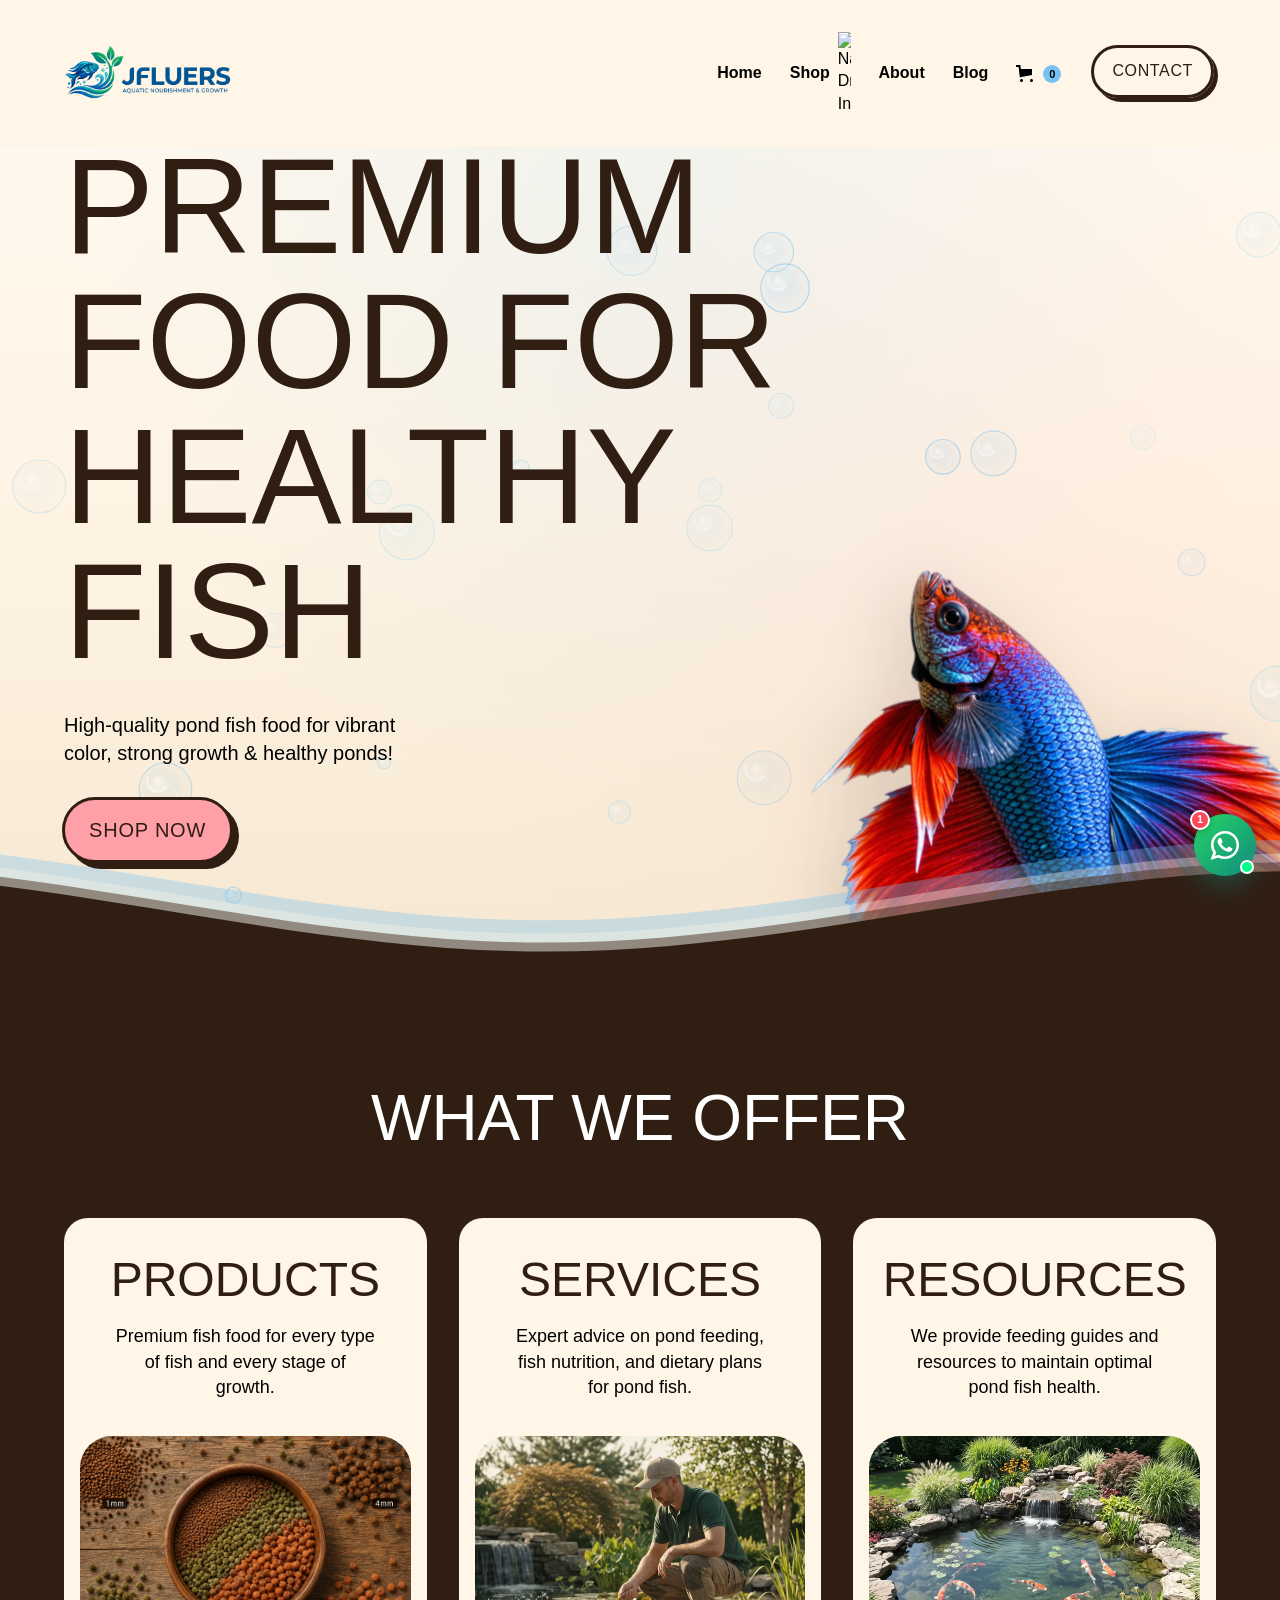
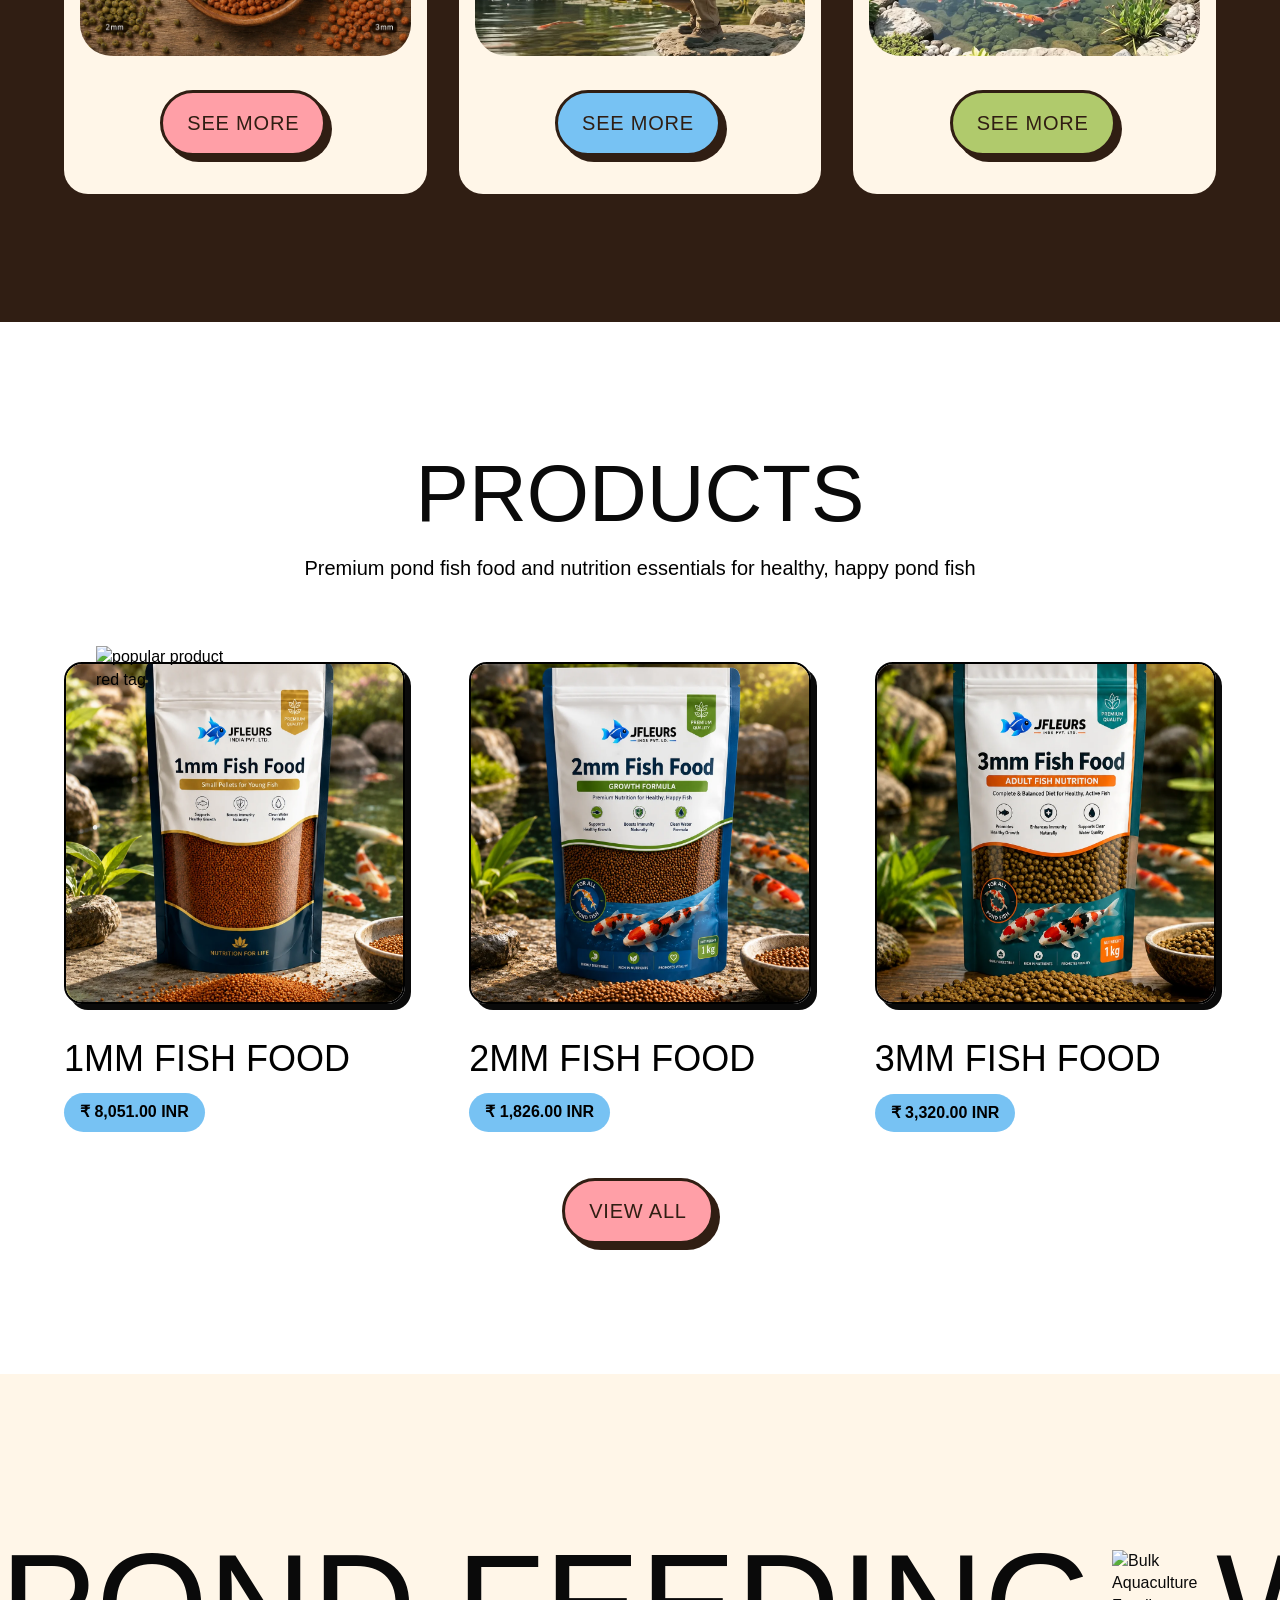
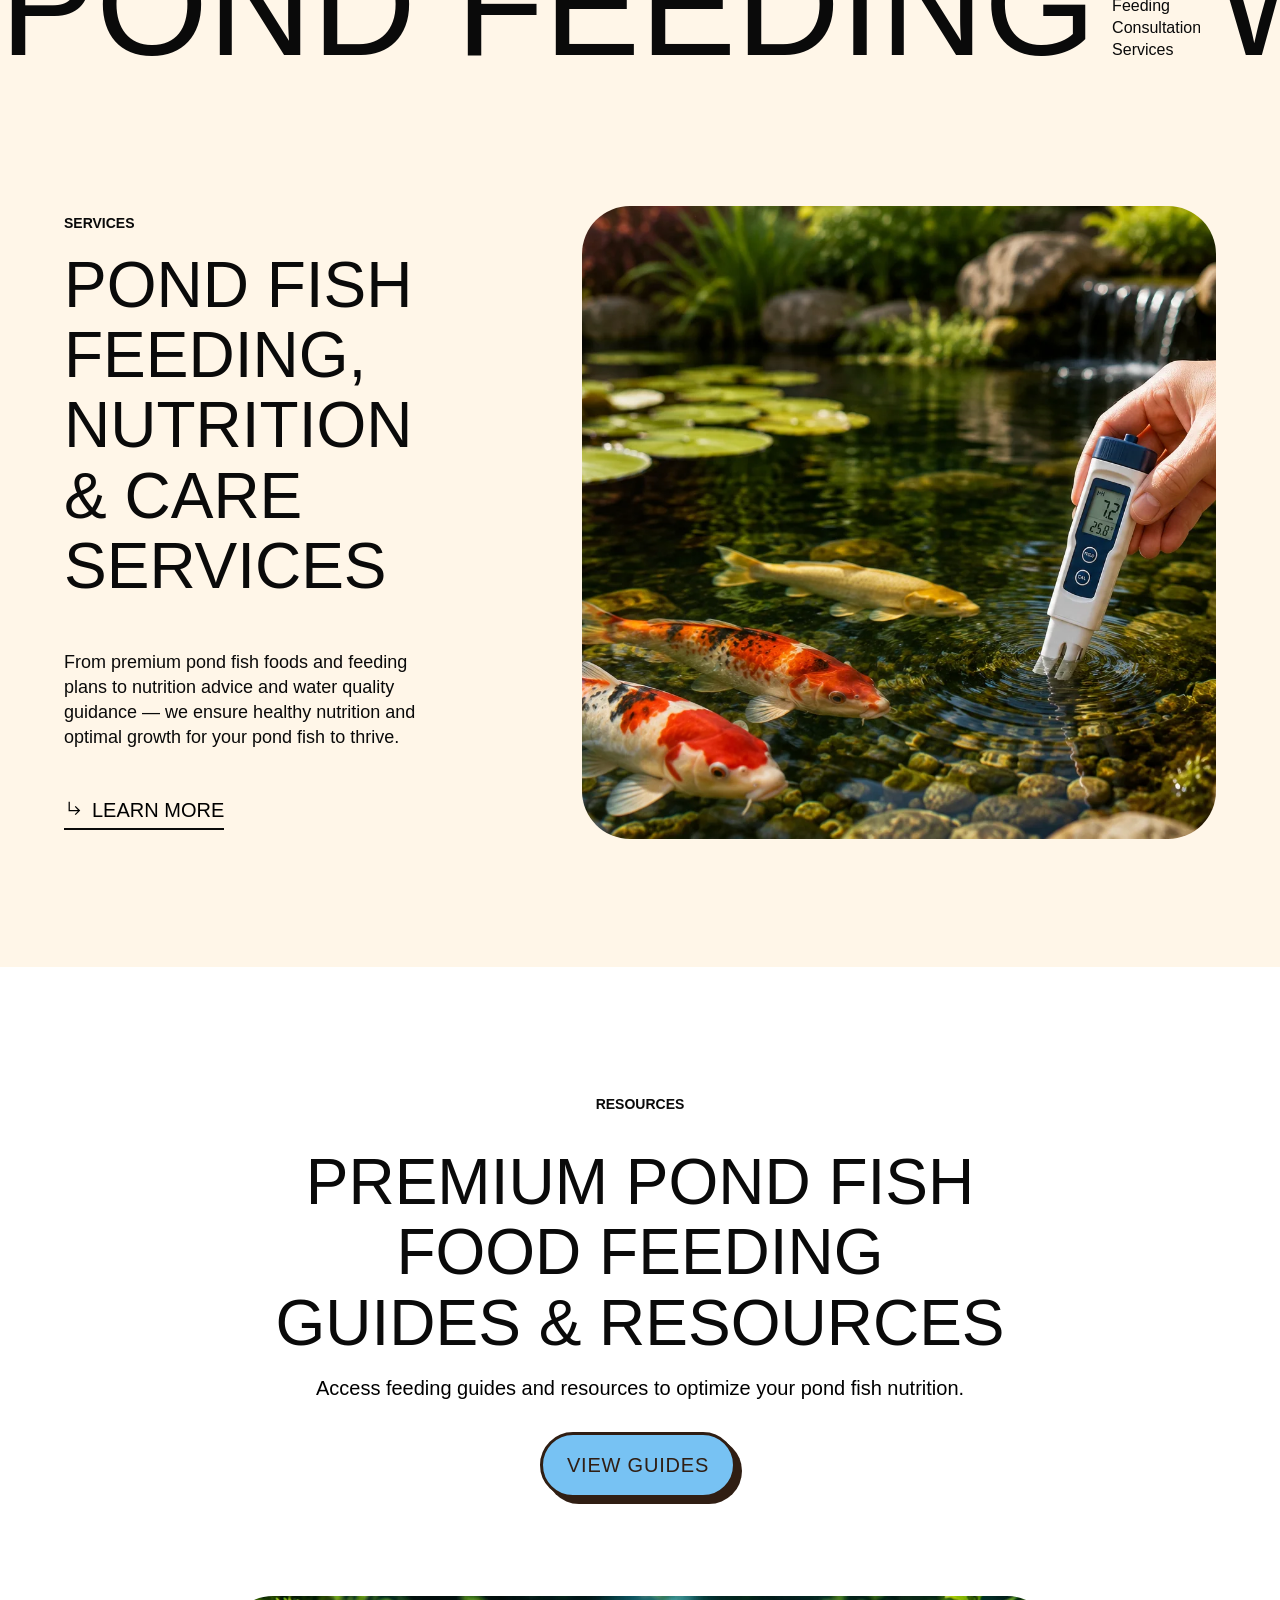
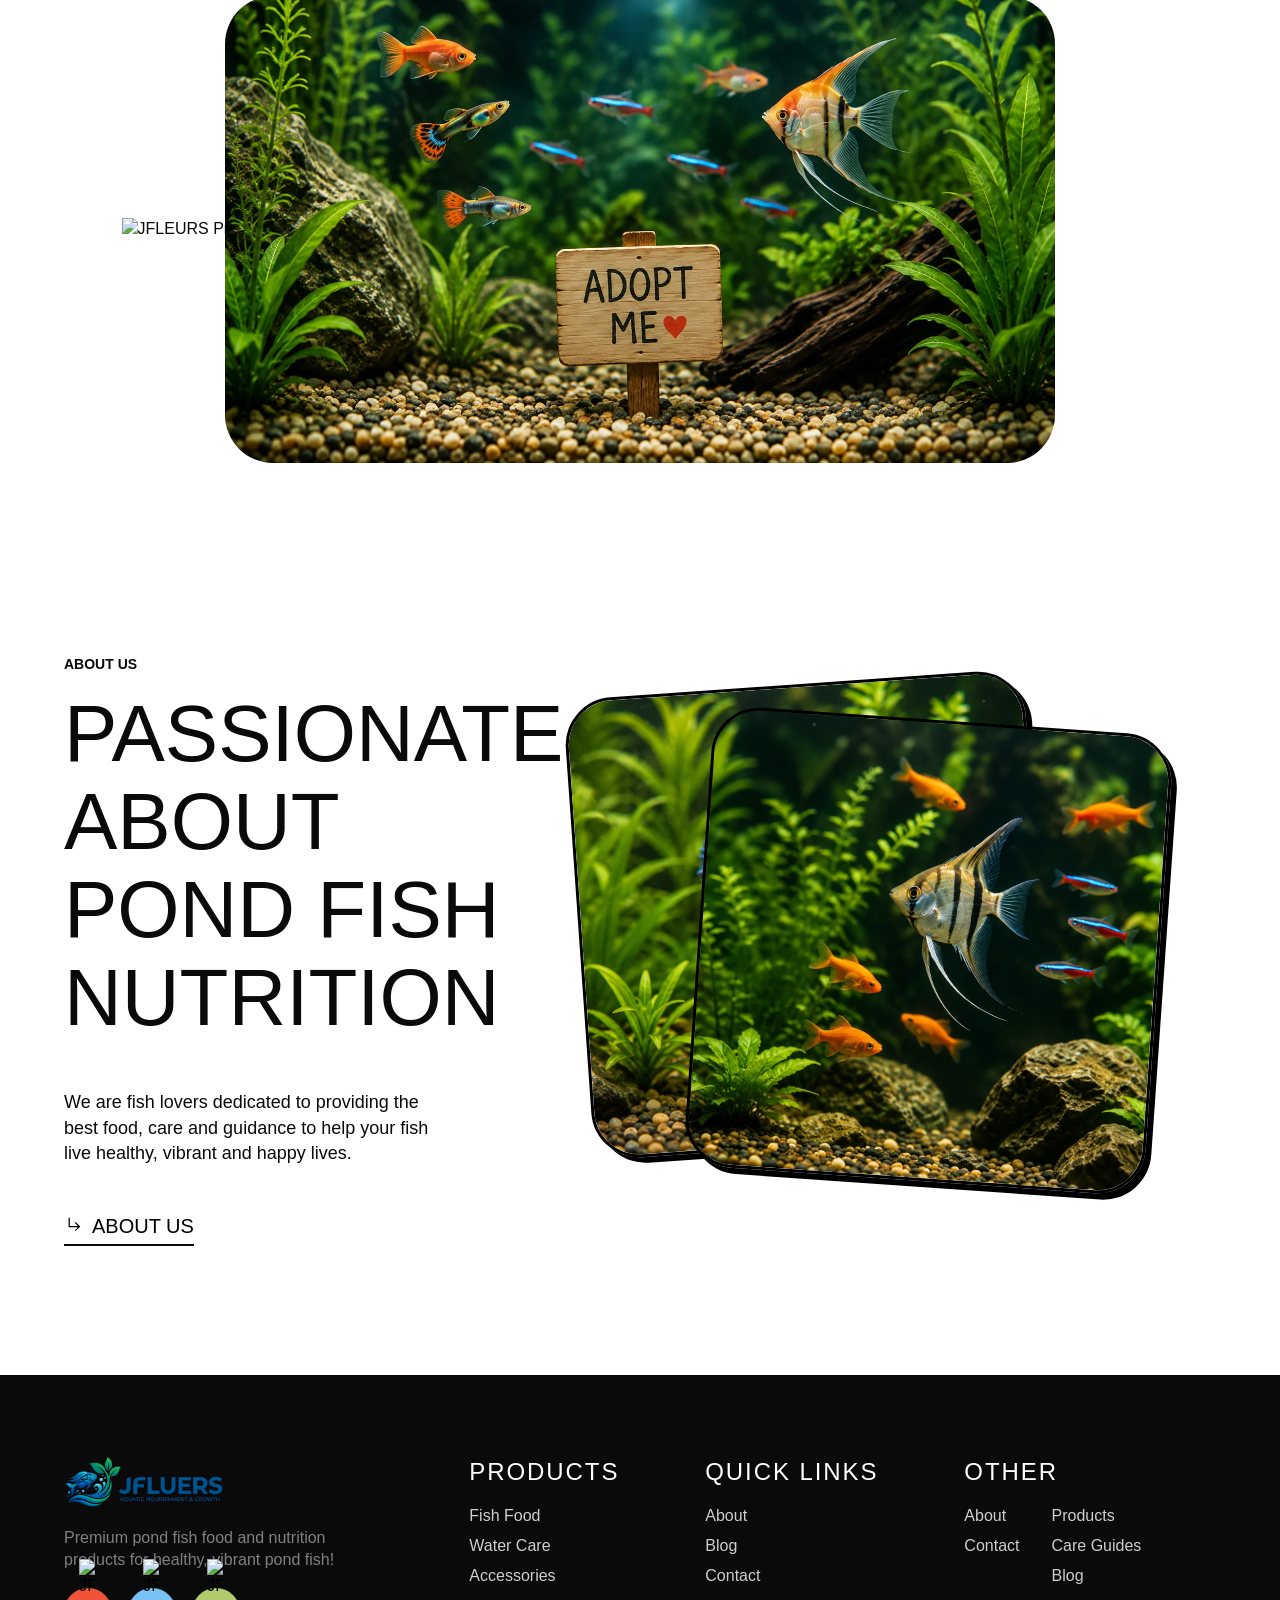
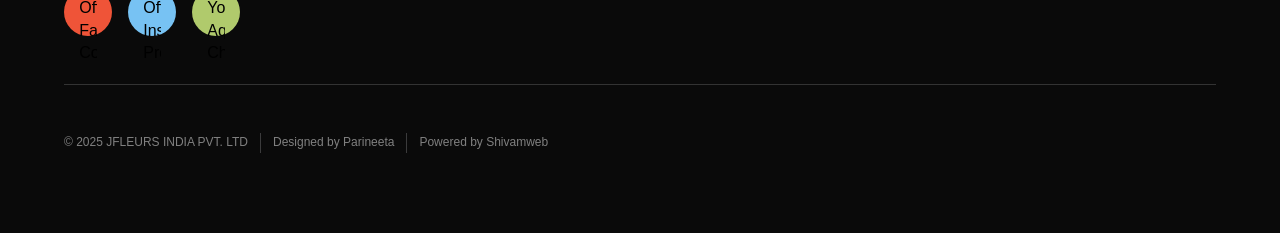
==== commit c0acfe6e: "main" ====
--- a/index.html
+++ b/index.html
@@ -1,4 +1,4 @@
-<!DOCTYPE html>
+﻿<!DOCTYPE html>
 <!-- Last Published: Thu May 15 2025 02:40:29 GMT+0000 (Coordinated Universal Time) -->
 <html data-wf-domain="www.jfleursindia.com" data-wf-page="67bca7c8e37cd6f01f3e9424" data-wf-site="67bca7c8e37cd6f01f3e9423" lang="en">
     <head>
@@ -13,6 +13,7 @@
         <meta name="geo.region" content="IN"/>
         <meta name="geo.placename" content="India"/>
         <link rel="canonical" href="https://www.jfleursindia.com/"/>
+        <meta name="google-site-verification" content="Vm90WsvCS8tR032B0woU773ftfKZUPyUeMoQhTlzHnk" />
 
         <!-- Open Graph / Facebook / WhatsApp -->
         <meta property="og:type" content="website"/>
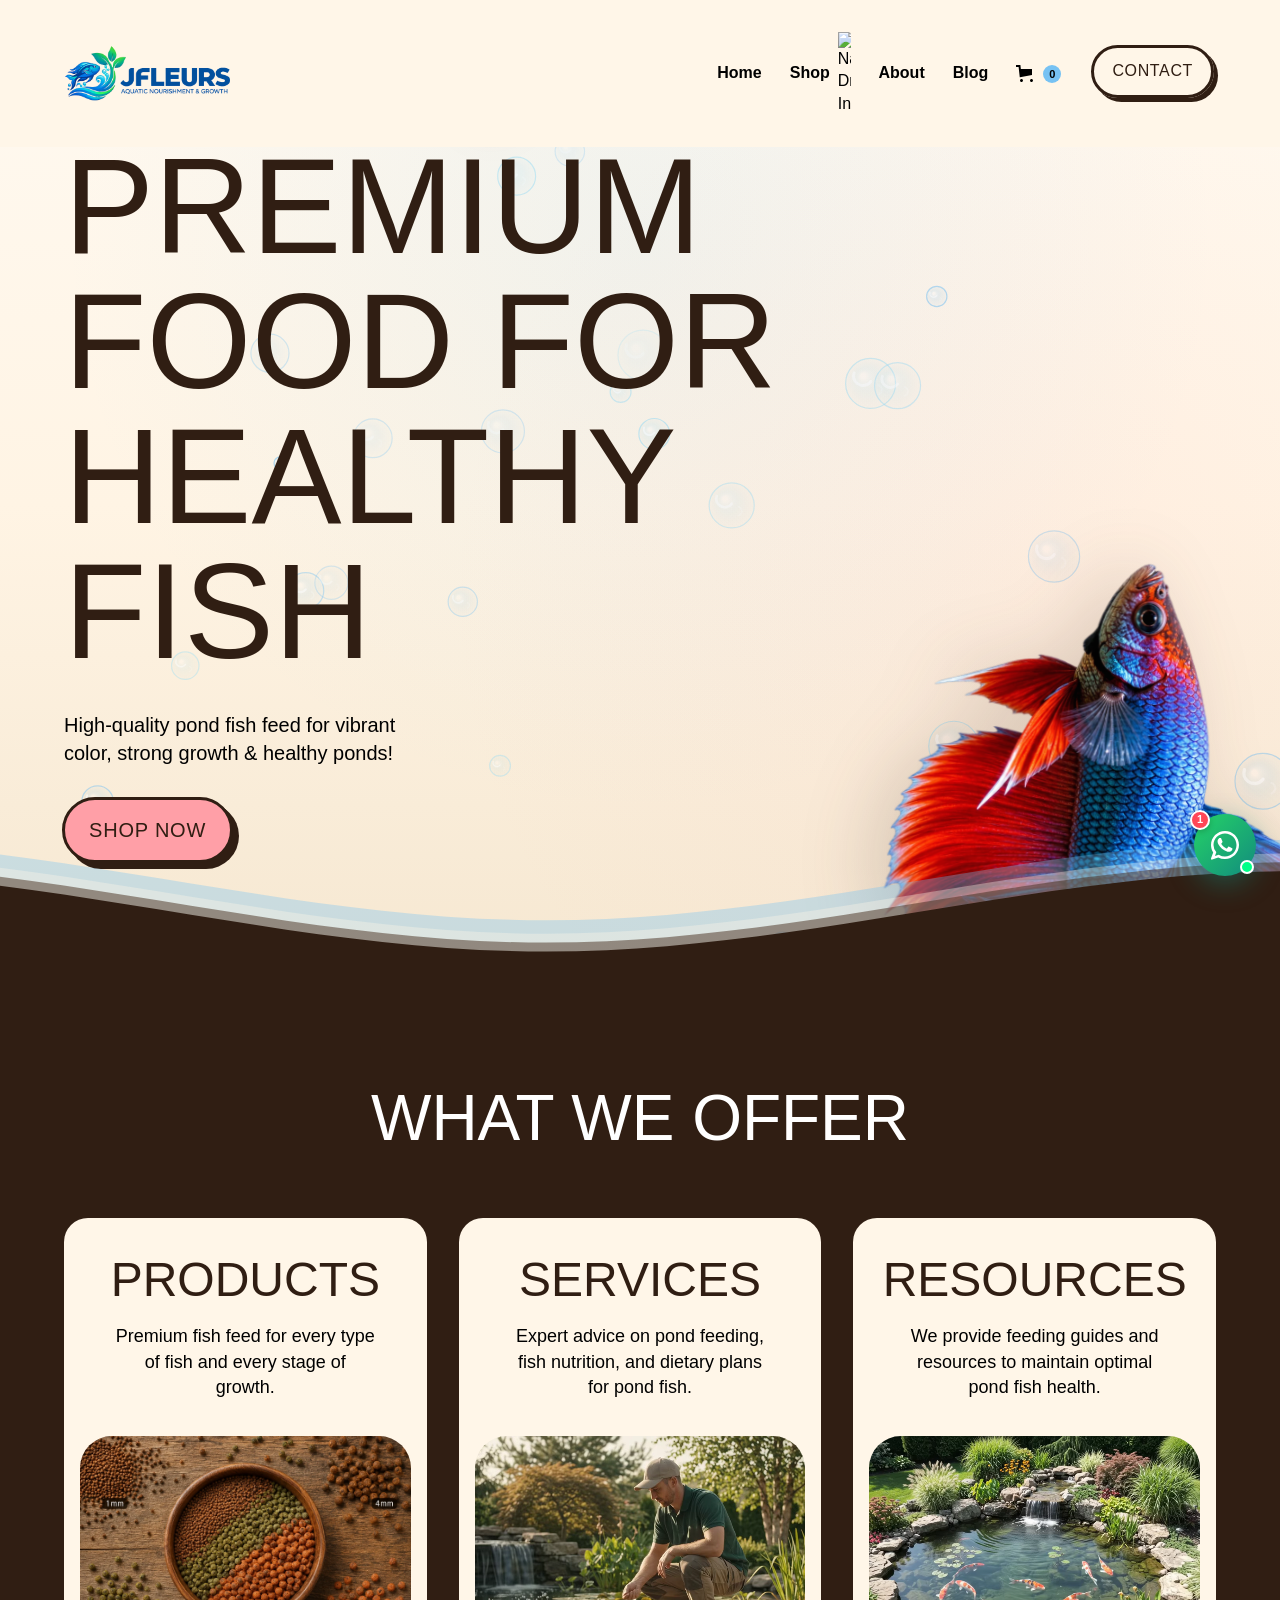
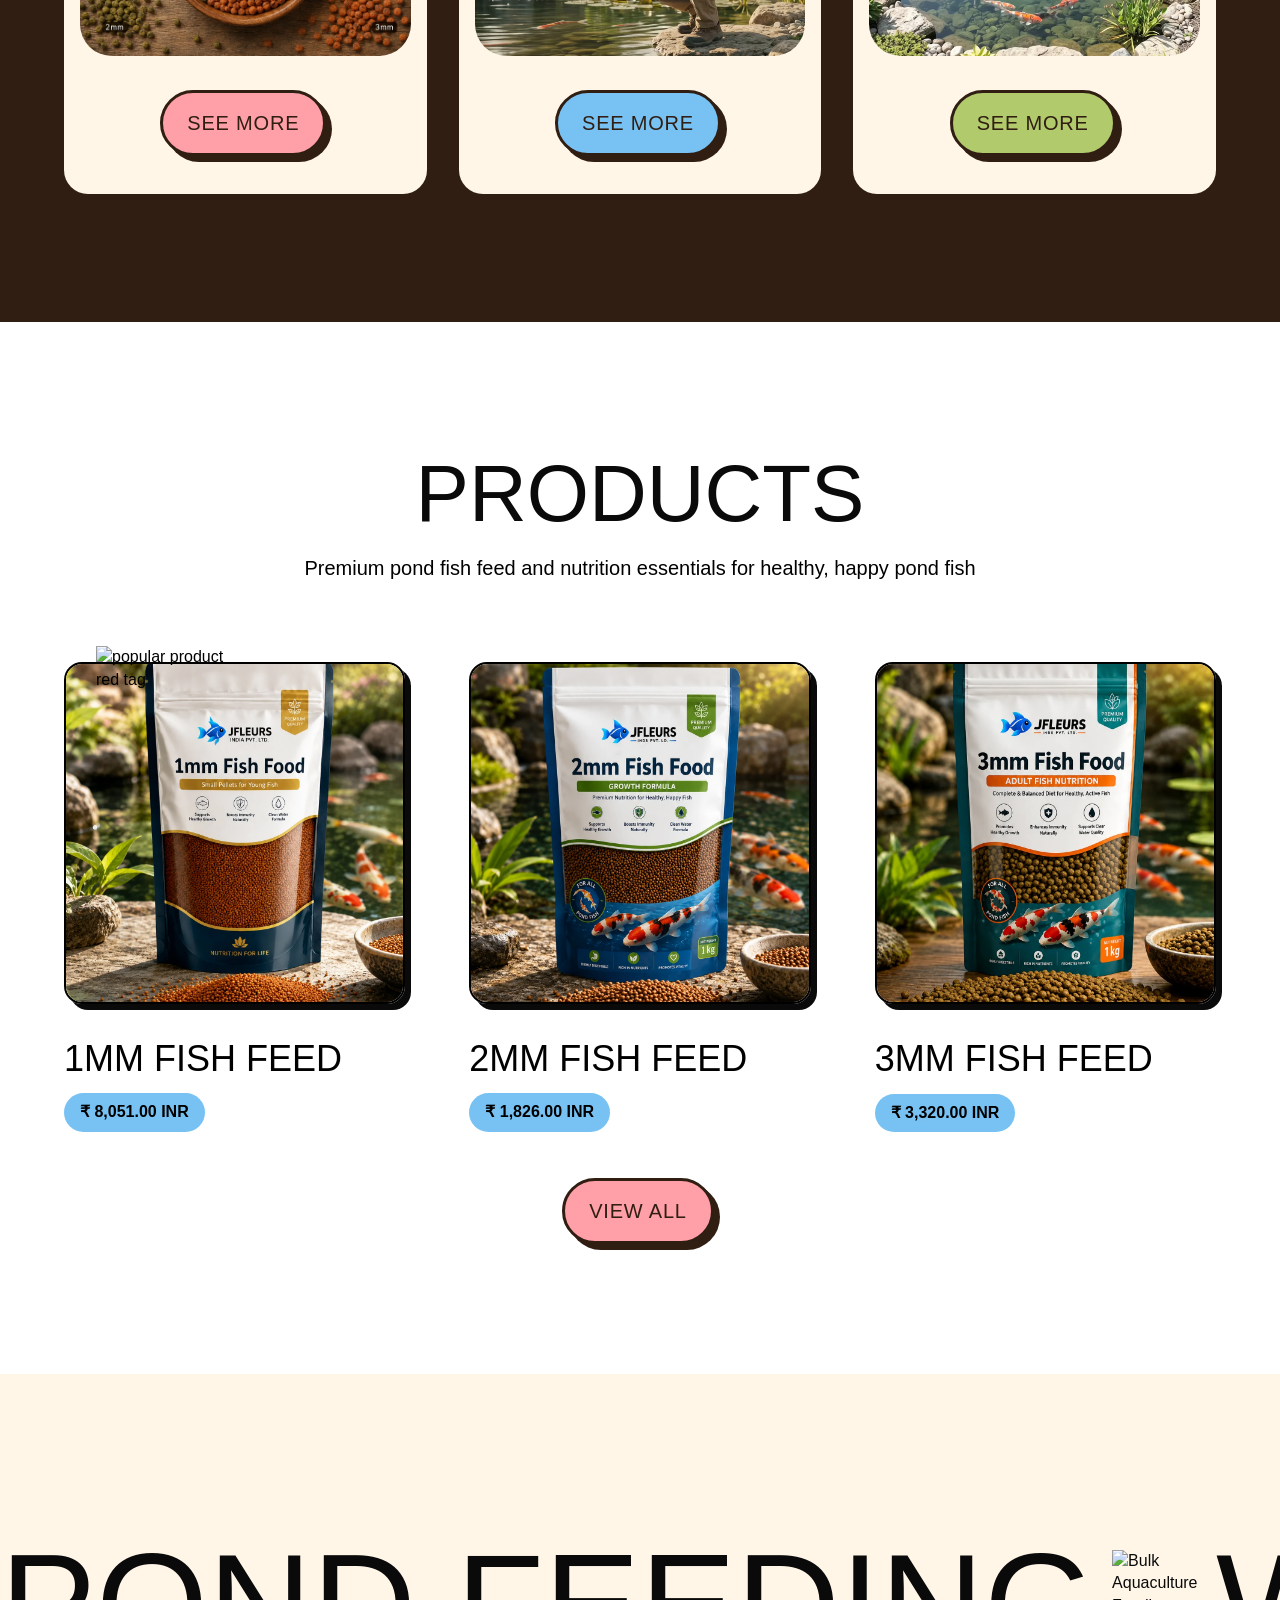
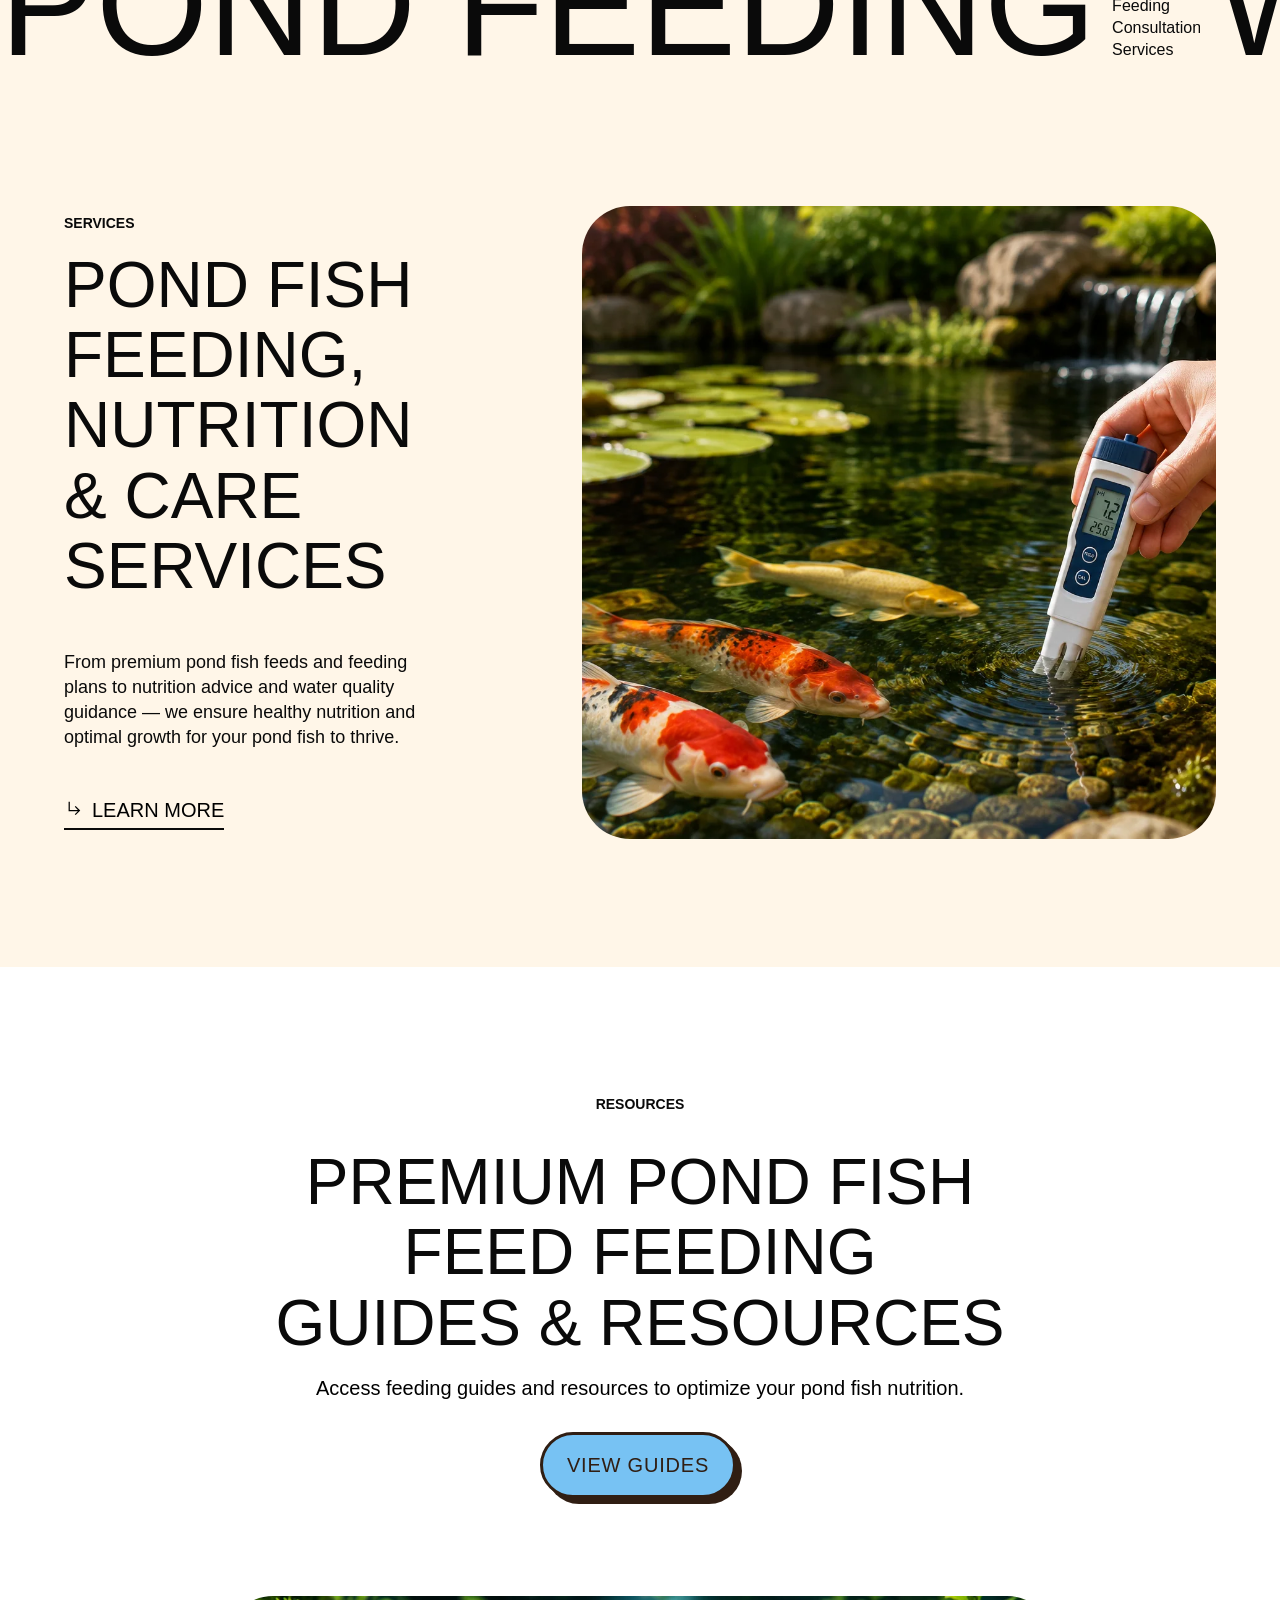
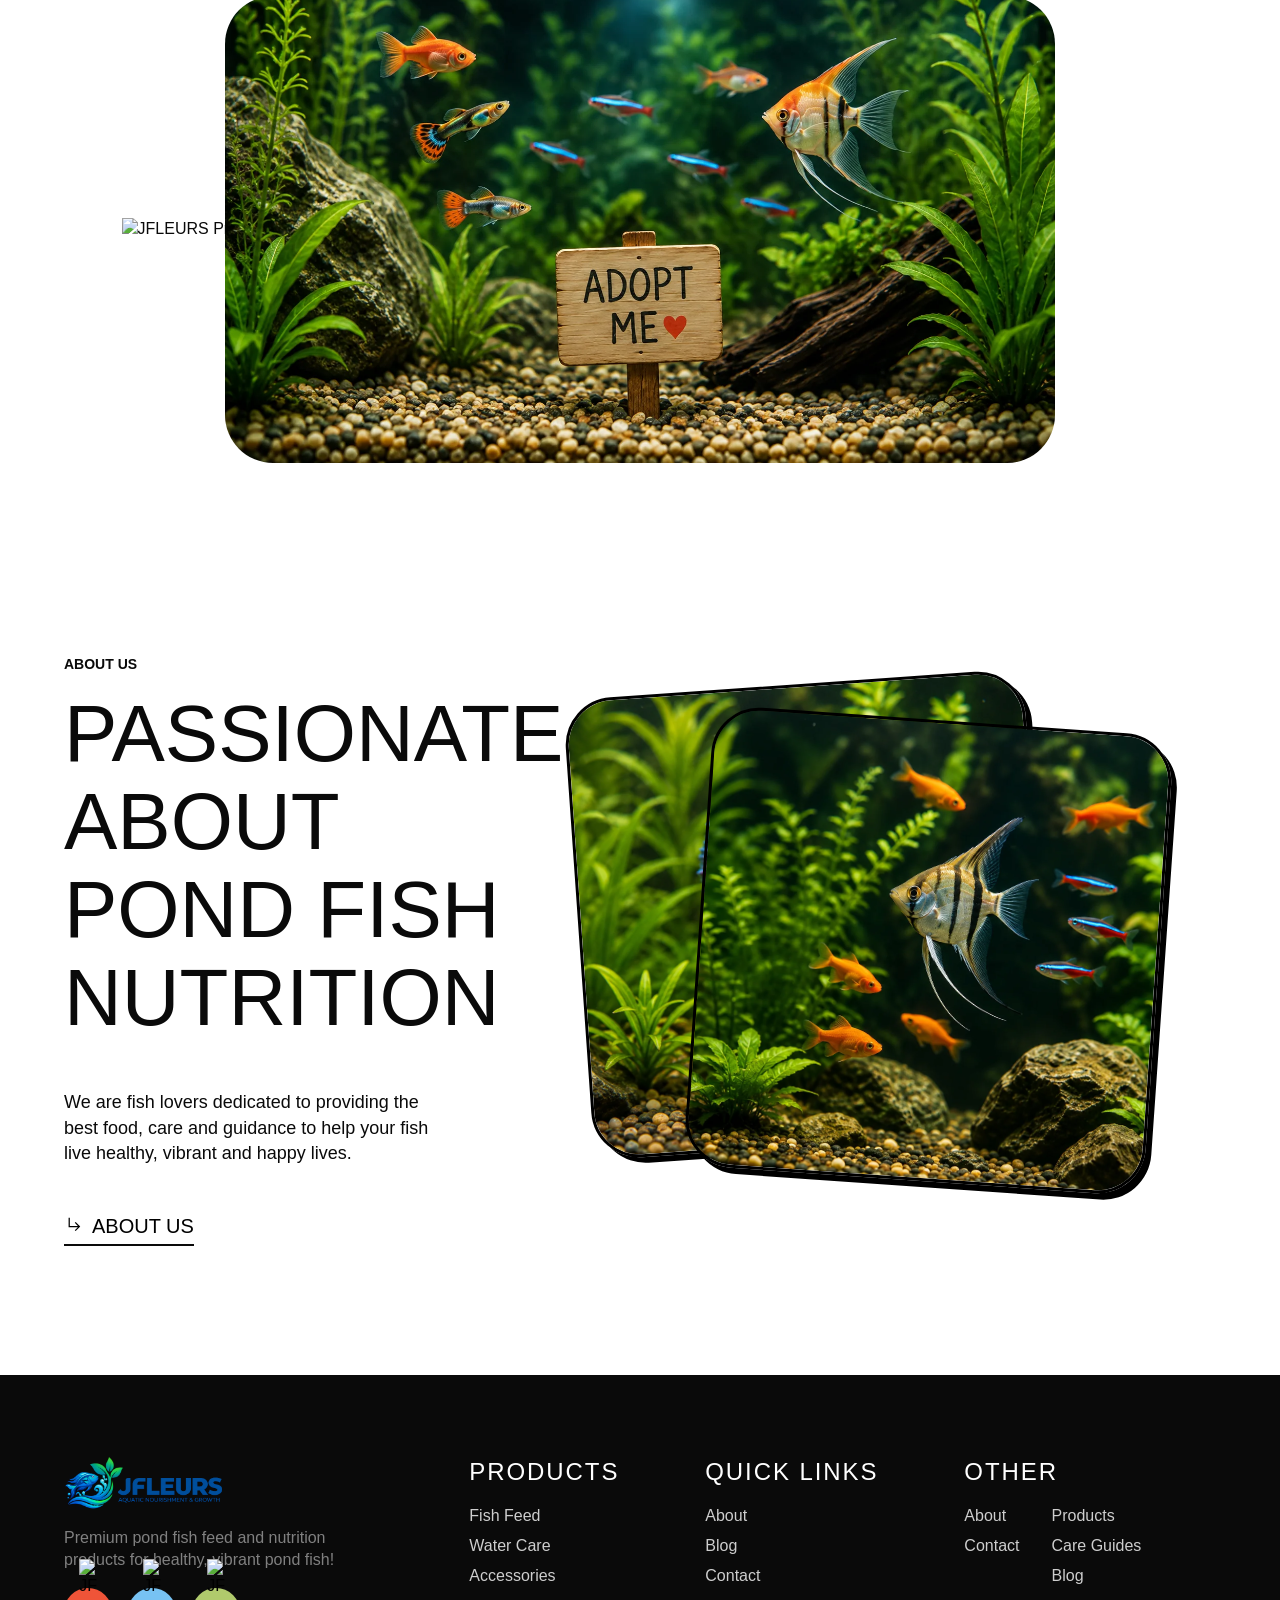
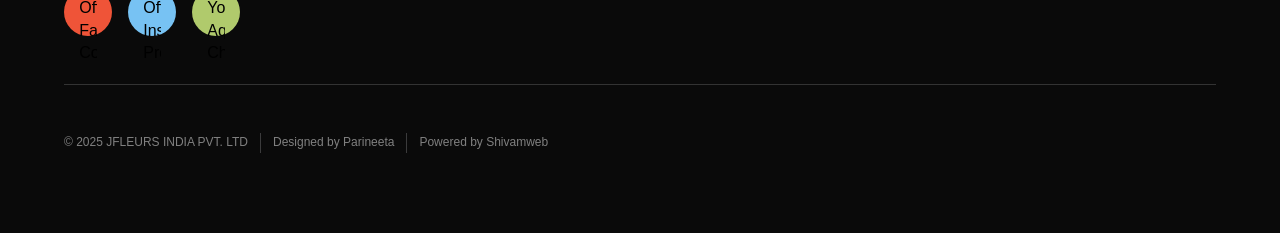
==== commit beeac719: "main" ====
--- a/index.html
+++ b/index.html
@@ -3,9 +3,9 @@
 <html data-wf-domain="www.jfleursindia.com" data-wf-page="67bca7c8e37cd6f01f3e9424" data-wf-site="67bca7c8e37cd6f01f3e9423" lang="en">
     <head>
         <meta charset="utf-8"/>
-        <title>JFLEURS INDIA PVT. LTD | Premium Pond Fish Food &amp; Nutrition Products</title>
-        <meta name="description" content="Discover JFLEURS premium pond fish food formulas in 1mm, 2mm, 3mm, and 4mm floating pellets. Scientifically formulated for vibrant colors, rapid growth, and clean pond water."/>
-        <meta name="keywords" content="pond fish food, koi food, 1mm fish food, 2mm fish food, 3mm fish food, 4mm fish food, JFLEURS India, fish nutrition, koi pellets, non-clouding fish food, floating pellets India"/>
+        <title>JFLEURS INDIA PVT. LTD | Premium Pond Fish Feed &amp; Nutrition Products</title>
+        <meta name="description" content="Discover JFLEURS premium pond fish feed formulas in 1mm, 2mm, 3mm, and 4mm floating pellets. Scientifically formulated for vibrant colors, rapid growth, and clean pond water."/>
+        <meta name="keywords" content="pond fish feed, koi food, 1mm fish feed, 2mm fish feed, 3mm fish feed, 4mm fish feed, JFLEURS India, fish nutrition, koi pellets, non-clouding fish feed, floating pellets India"/>
         <meta name="robots" content="index, follow, max-image-preview:large, max-snippet:-1, max-video-preview:-1"/>
         <meta name="author" content="JFLEURS INDIA PVT. LTD"/>
         <meta name="viewport" content="width=device-width, initial-scale=1"/>
@@ -20,21 +20,21 @@
         <meta property="og:site_name" content="JFLEURS INDIA PVT. LTD"/>
         <meta property="og:locale" content="en_IN"/>
         <meta property="og:url" content="https://www.jfleursindia.com/"/>
-        <meta property="og:title" content="JFLEURS INDIA PVT. LTD | Premium Pond Fish Food &amp; Nutrition Products"/>
-        <meta property="og:description" content="Discover JFLEURS premium pond fish food formulas in 1mm, 2mm, 3mm, and 4mm floating pellets. Scientifically formulated for vibrant colors, rapid growth, and clean pond water."/>
+        <meta property="og:title" content="JFLEURS INDIA PVT. LTD | Premium Pond Fish Feed &amp; Nutrition Products"/>
+        <meta property="og:description" content="Discover JFLEURS premium pond fish feed formulas in 1mm, 2mm, 3mm, and 4mm floating pellets. Scientifically formulated for vibrant colors, rapid growth, and clean pond water."/>
         <meta property="og:image" content="https://www.jfleursindia.com/assets/img/preview.jpg"/>
         <meta property="og:image:secure_url" content="https://www.jfleursindia.com/assets/img/preview.jpg"/>
         <meta property="og:image:type" content="image/jpeg"/>
         <meta property="og:image:width" content="1200"/>
         <meta property="og:image:height" content="800"/>
-        <meta property="og:image:alt" content="JFLEURS INDIA PVT. LTD - Premium Pond Fish Food &amp; Aquatic Nutrition"/>
+        <meta property="og:image:alt" content="JFLEURS INDIA PVT. LTD - Premium Pond Fish Feed &amp; Aquatic Nutrition"/>
 
         <!-- Twitter Card -->
         <meta name="twitter:card" content="summary_large_image"/>
-        <meta name="twitter:title" content="JFLEURS INDIA PVT. LTD | Premium Pond Fish Food &amp; Nutrition Products"/>
-        <meta name="twitter:description" content="Discover JFLEURS premium pond fish food formulas in 1mm, 2mm, 3mm, and 4mm floating pellets. Scientifically formulated for vibrant colors, rapid growth, and clean pond water."/>
+        <meta name="twitter:title" content="JFLEURS INDIA PVT. LTD | Premium Pond Fish Feed &amp; Nutrition Products"/>
+        <meta name="twitter:description" content="Discover JFLEURS premium pond fish feed formulas in 1mm, 2mm, 3mm, and 4mm floating pellets. Scientifically formulated for vibrant colors, rapid growth, and clean pond water."/>
         <meta name="twitter:image" content="https://www.jfleursindia.com/assets/img/preview.jpg"/>
-        <meta name="twitter:image:alt" content="JFLEURS INDIA PVT. LTD - Premium Pond Fish Food"/>
+        <meta name="twitter:image:alt" content="JFLEURS INDIA PVT. LTD - Premium Pond Fish Feed"/>
 
         <!-- Favicons -->
         <link href="/assets/img/favicon.webp" rel="shortcut icon" type="image/x-icon"/>
@@ -55,7 +55,7 @@
         "url": "https://www.jfleursindia.com/assets/img/logo.webp",
         "caption": "JFLEURS Logo"
       },
-      "description": "Manufacturer and supplier of premium pond fish food and aquatic nutrition solutions across India.",
+      "description": "Manufacturer and supplier of premium pond fish feed and aquatic nutrition solutions across India.",
       "contactPoint": {
         "@type": "ContactPoint",
         "contactType": "Customer Support",
@@ -72,7 +72,7 @@
       "@id": "https://www.jfleursindia.com/#website",
       "url": "https://www.jfleursindia.com/",
       "name": "JFLEURS INDIA PVT. LTD",
-      "description": "Premium Pond Fish Food & Nutrition Products",
+      "description": "Premium Pond Fish Feed & Nutrition Products",
       "publisher": {
         "@id": "https://www.jfleursindia.com/#organization"
       }
@@ -80,37 +80,37 @@
     {
       "@type": "ItemList",
       "@id": "https://www.jfleursindia.com/#products",
-      "name": "Featured Pond Fish Food Formulas",
+      "name": "Featured Pond Fish Feed Formulas",
       "itemListElement": [
         {
           "@type": "Product",
           "position": 1,
-          "name": "1mm Micro Floating Fish Food Pellets",
-          "url": "https://www.jfleursindia.com/product-detail.html?slug=1mm-fish-food",
+          "name": "1mm Micro Floating Fish Feed Pellets",
+          "url": "https://www.jfleursindia.com/product-detail.html?slug=1mm-fish-feed",
           "image": "https://www.jfleursindia.com/assets/img/product-1.webp",
           "description": "Micro-pellet formula specially crafted for small pond fish, fry, and juvenile koi."
         },
         {
           "@type": "Product",
           "position": 2,
-          "name": "2mm Small Floating Fish Food Pellets",
-          "url": "https://www.jfleursindia.com/product-detail.html?slug=2mm-fish-food",
+          "name": "2mm Small Floating Fish Feed Pellets",
+          "url": "https://www.jfleursindia.com/product-detail.html?slug=2mm-fish-feed",
           "image": "https://www.jfleursindia.com/assets/img/product-2.webp",
           "description": "Small pellet daily nutrition balanced for growing pond fish and medium-sized koi."
         },
         {
           "@type": "Product",
           "position": 3,
-          "name": "3mm Medium Floating Fish Food Pellets",
-          "url": "https://www.jfleursindia.com/product-detail.html?slug=3mm-fish-food",
+          "name": "3mm Medium Floating Fish Feed Pellets",
+          "url": "https://www.jfleursindia.com/product-detail.html?slug=3mm-fish-feed",
           "image": "https://www.jfleursindia.com/assets/img/product-3.webp",
           "description": "Medium pellet formula crafted for adult pond fish and active koi. Fortified with spirulina."
         },
         {
           "@type": "Product",
           "position": 4,
-          "name": "4mm Large Floating Fish Food Pellets",
-          "url": "https://www.jfleursindia.com/product-detail.html?slug=4mm-fish-food",
+          "name": "4mm Large Floating Fish Feed Pellets",
+          "url": "https://www.jfleursindia.com/product-detail.html?slug=4mm-fish-feed",
           "image": "https://www.jfleursindia.com/assets/img/product-4.webp",
           "description": "Large pellet premium formulation for large adult koi and specimen pond fish."
         }
@@ -122,7 +122,7 @@
       "mainEntity": [
         {
           "@type": "Question",
-          "name": "What makes JFLEURS pond fish food 100% Non-Clouding?",
+          "name": "What makes JFLEURS pond fish feed 100% Non-Clouding?",
           "acceptedAnswer": {
             "@type": "Answer",
             "text": "JFLEURS pellets use an advanced micro-extrusion manufacturing process that binds proteins and minerals tightly, preventing pellet disintegration in the water and keeping your pond crystal clear."
@@ -138,7 +138,7 @@
         },
         {
           "@type": "Question",
-          "name": "How can I order JFLEURS fish food in bulk or wholesale?",
+          "name": "How can I order JFLEURS fish feed in bulk or wholesale?",
           "acceptedAnswer": {
             "@type": "Answer",
             "text": "You can contact our dedicated support team directly via WhatsApp at +919236923025 or visit our contact page for wholesale and dealership inquiries across India."
@@ -220,7 +220,7 @@
                         <div class="container-medium">
                             <div class="navbar_component">
                                 <a href="/index.html" aria-current="page" class="navbar_logo-wrap w-inline-block w--current">
-                                    <img src="/assets/img/logo.webp" loading="lazy" alt="JFLEURS INDIA - Premium Floating Fish Food Brand Logo" class="navbar_logo"/>
+                                    <img src="/assets/img/logo.webp" loading="lazy" alt="JFLEURS INDIA - Premium Floating Fish Feed Brand Logo" class="navbar_logo"/>
                                 </a>
                                 <div class="navbar_links-wrap">
                                     <div class="navbar_links">
@@ -234,20 +234,20 @@
                                                 <img loading="lazy" src="https://cdn.prod.website-files.com/67bca7c8e37cd6f01f3e9423/67bca7c8e37cd6f01f3e9648_icon-dropdown.svg" alt="Navigation Dropdown Indicator" class="navbar_dropdown-arrow"/>
                                             </a>
                                             <div class="navbar_dropdown-content">
-                                                <a href="/product-detail.html?slug=1mm-fish-food" class="navbar_link w-inline-block">
-                                                    <div class="navbar_link-text">1mm Fish Food</div>
+                                                <a href="/product-detail.html?slug=1mm-fish-feed" class="navbar_link w-inline-block">
+                                                    <div class="navbar_link-text">1mm Fish Feed</div>
                                                     <img src="/assets/img/Favicon.webp" loading="lazy" alt="JFLEURS Fish Feed Icon" class="navbar_link-paw"/>
                                                 </a>
-                                                <a href="/product-detail.html?slug=2mm-fish-food" class="navbar_link w-inline-block">
-                                                    <div class="navbar_link-text">2mm Fish Food</div>
+                                                <a href="/product-detail.html?slug=2mm-fish-feed" class="navbar_link w-inline-block">
+                                                    <div class="navbar_link-text">2mm Fish Feed</div>
                                                     <img src="/assets/img/Favicon.webp" loading="lazy" alt="JFLEURS Fish Feed Icon" class="navbar_link-paw"/>
                                                 </a>
-                                                <a href="/product-detail.html?slug=3mm-fish-food" class="navbar_link w-inline-block">
-                                                    <div class="navbar_link-text">3mm Fish Food</div>
+                                                <a href="/product-detail.html?slug=3mm-fish-feed" class="navbar_link w-inline-block">
+                                                    <div class="navbar_link-text">3mm Fish Feed</div>
                                                     <img src="/assets/img/Favicon.webp" loading="lazy" alt="JFLEURS Fish Feed Icon" class="navbar_link-paw"/>
                                                 </a>
-                                                <a href="/product-detail.html?slug=4mm-fish-food" class="navbar_link w-inline-block">
-                                                    <div class="navbar_link-text">4mm Fish Food</div>
+                                                <a href="/product-detail.html?slug=4mm-fish-feed" class="navbar_link w-inline-block">
+                                                    <div class="navbar_link-text">4mm Fish Feed</div>
                                                     <img src="/assets/img/Favicon.webp" loading="lazy" alt="JFLEURS Fish Feed Icon" class="navbar_link-paw"/>
                                                 </a>
                                             </div>
@@ -523,7 +523,7 @@
                                     </div>
                                     <div class="spacer-medium"></div>
                                     <div class="home-header_desc-wrap">
-                                        <p class="text-style-subtitle">High-quality pond fish food for vibrant color, strong growth & healthy ponds!</p>
+                                        <p class="text-style-subtitle">High-quality pond fish feed for vibrant color, strong growth & healthy ponds!</p>
                                     </div>
                                     <div class="spacer-medium"></div>
                                     <div data-wf--button--variant="pink-medium" data-w-id="23f41293-5a74-737e-389d-4f61905ef756" class="button_component">
@@ -535,7 +535,7 @@
                                         <img src="/assets/img/bubble.webp" loading="lazy" alt="JFLEURS Fish Feed Icon" class="button_paw _3"/>
                                     </div>
                                 </div>
-                                <img src="/assets/img/hero-2.webp" loading="lazy" alt="Floating fish food pellets" class="home-header_bone"/>
+                                <img src="/assets/img/hero-2.webp" loading="lazy" alt="Floating fish feed pellets" class="home-header_bone"/>
                             </div>
                         </div>
                     </div>
@@ -574,11 +574,11 @@
                                                 <h3 class="heading-style-h4">PRODUCTS</h3>
                                             </div>
                                             <div class="text-align-center">
-                                                <p class="text-style-subtitle is-small">Premium fish food for every type of fish and every stage of growth.</p>
+                                                <p class="text-style-subtitle is-small">Premium fish feed for every type of fish and every stage of growth.</p>
                                             </div>
                                         </div>
                                         <div class="home-offer_image-wrap">
-                                            <img src="/assets/img/What we offer-1.webp" loading="lazy" alt="High-quality pond fish food pellets" sizes="(max-width: 1000px) 100vw, 1000px" class="home-offer_image"/>
+                                            <img src="/assets/img/What we offer-1.webp" loading="lazy" alt="High-quality pond fish feed pellets" sizes="(max-width: 1000px) 100vw, 1000px" class="home-offer_image"/>
                                         </div>
                                         <div data-wf--button--variant="pink-medium" data-w-id="23f41293-5a74-737e-389d-4f61905ef756" class="button_component">
                                             <a href="#section-products" class="button w-variant-362655e5-aeb8-00e3-349c-8d9a8c4d9df9 w-inline-block">
@@ -652,7 +652,7 @@
                                     <h2>PRODUCTS</h2>
                                     <div class="spacer-small"></div>
                                     <div class="text-align-center">
-                                        <p class="text-style-subtitle">Premium pond fish food and nutrition essentials for healthy, happy pond fish</p>
+                                        <p class="text-style-subtitle">Premium pond fish feed and nutrition essentials for healthy, happy pond fish</p>
                                     </div>
                                 </div>
                                 <div class="spacer-xxlarge"></div>
@@ -663,12 +663,12 @@
                                                 <div class="shop-list_image-wrapper">
                                                     <img src="https://cdn.prod.website-files.com/67bca7c8e37cd6f01f3e9423/67be11d1b85c39c8af19f611_shape-star-round-orange.svg" loading="lazy" style="-webkit-transform:translate3d(0, 0, 0) scale3d(0, 0, 1) rotateX(0) rotateY(0) rotateZ(0deg) skew(0, 0);-moz-transform:translate3d(0, 0, 0) scale3d(0, 0, 1) rotateX(0) rotateY(0) rotateZ(0deg) skew(0, 0);-ms-transform:translate3d(0, 0, 0) scale3d(0, 0, 1) rotateX(0) rotateY(0) rotateZ(0deg) skew(0, 0);transform:translate3d(0, 0, 0) scale3d(0, 0, 1) rotateX(0) rotateY(0) rotateZ(0deg) skew(0, 0);display:block" alt="JFLEURS Premium Aquatic Nutrition" class="shop-list_hover-bg"/>
                                                     <div class="shop-list_image-wrap">
-                                                        <img loading="lazy" style="-webkit-transform:translate3d(0, 0, 0) scale3d(1, 1, 1) rotateX(0) rotateY(0) rotateZ(0) skew(0, 0);-moz-transform:translate3d(0, 0, 0) scale3d(1, 1, 1) rotateX(0) rotateY(0) rotateZ(0) skew(0, 0);-ms-transform:translate3d(0, 0, 0) scale3d(1, 1, 1) rotateX(0) rotateY(0) rotateZ(0) skew(0, 0);transform:translate3d(0, 0, 0) scale3d(1, 1, 1) rotateX(0) rotateY(0) rotateZ(0) skew(0, 0)" data-wf-sku-bindings="%5B%7B%22from%22%3A%22f_main_image_4dr%22%2C%22to%22%3A%22src%22%7D%5D" alt="JFLEURS 1mm Floating Fish Food Pellets for Fry and Small Fish" src="/assets/img/product-1.webp" sizes="100vw" class="shop-list_image"/>
+                                                        <img loading="lazy" style="-webkit-transform:translate3d(0, 0, 0) scale3d(1, 1, 1) rotateX(0) rotateY(0) rotateZ(0) skew(0, 0);-moz-transform:translate3d(0, 0, 0) scale3d(1, 1, 1) rotateX(0) rotateY(0) rotateZ(0) skew(0, 0);-ms-transform:translate3d(0, 0, 0) scale3d(1, 1, 1) rotateX(0) rotateY(0) rotateZ(0) skew(0, 0);transform:translate3d(0, 0, 0) scale3d(1, 1, 1) rotateX(0) rotateY(0) rotateZ(0) skew(0, 0)" data-wf-sku-bindings="%5B%7B%22from%22%3A%22f_main_image_4dr%22%2C%22to%22%3A%22src%22%7D%5D" alt="JFLEURS 1mm Floating Fish Feed Pellets for Fry and Small Fish" src="/assets/img/product-1.webp" sizes="100vw" class="shop-list_image"/>
                                                     </div>
                                                     <img src="https://cdn.prod.website-files.com/67bca7c8e37cd6f01f3e9423/67be1047379cd2f41234b638_label-popular.svg" loading="lazy" alt="popular product red tag" class="shop-list_popular-tag"/>
                                                 </div>
                                                 <div class="shop-list_infos">
-                                                    <h3 class="heading-style-h5">1mm Fish Food</h3>
+                                                    <h3 class="heading-style-h5">1mm Fish Feed</h3>
                                                     <div data-wf-sku-bindings="%5B%7B%22from%22%3A%22f_price_%22%2C%22to%22%3A%22innerHTML%22%7D%5D" class="shop-list_price">₹ 8,051.00 INR</div>
                                                 </div>
                                             </a>
@@ -678,12 +678,12 @@
                                                 <div class="shop-list_image-wrapper">
                                                     <img src="https://cdn.prod.website-files.com/67bca7c8e37cd6f01f3e9423/67be11d1b85c39c8af19f611_shape-star-round-orange.svg" loading="lazy" style="-webkit-transform:translate3d(0, 0, 0) scale3d(0, 0, 1) rotateX(0) rotateY(0) rotateZ(0deg) skew(0, 0);-moz-transform:translate3d(0, 0, 0) scale3d(0, 0, 1) rotateX(0) rotateY(0) rotateZ(0deg) skew(0, 0);-ms-transform:translate3d(0, 0, 0) scale3d(0, 0, 1) rotateX(0) rotateY(0) rotateZ(0deg) skew(0, 0);transform:translate3d(0, 0, 0) scale3d(0, 0, 1) rotateX(0) rotateY(0) rotateZ(0deg) skew(0, 0);display:block" alt="JFLEURS Premium Aquatic Nutrition" class="shop-list_hover-bg"/>
                                                     <div class="shop-list_image-wrap">
-                                                        <img loading="lazy" style="-webkit-transform:translate3d(0, 0, 0) scale3d(1, 1, 1) rotateX(0) rotateY(0) rotateZ(0) skew(0, 0);-moz-transform:translate3d(0, 0, 0) scale3d(1, 1, 1) rotateX(0) rotateY(0) rotateZ(0) skew(0, 0);-ms-transform:translate3d(0, 0, 0) scale3d(1, 1, 1) rotateX(0) rotateY(0) rotateZ(0) skew(0, 0);transform:translate3d(0, 0, 0) scale3d(1, 1, 1) rotateX(0) rotateY(0) rotateZ(0) skew(0, 0)" data-wf-sku-bindings="%5B%7B%22from%22%3A%22f_main_image_4dr%22%2C%22to%22%3A%22src%22%7D%5D" alt="JFLEURS 2mm Floating Fish Food Pellets for Medium Pond Fish" src="/assets/img/product-2.webp" sizes="100vw"  class="shop-list_image"/>
+                                                        <img loading="lazy" style="-webkit-transform:translate3d(0, 0, 0) scale3d(1, 1, 1) rotateX(0) rotateY(0) rotateZ(0) skew(0, 0);-moz-transform:translate3d(0, 0, 0) scale3d(1, 1, 1) rotateX(0) rotateY(0) rotateZ(0) skew(0, 0);-ms-transform:translate3d(0, 0, 0) scale3d(1, 1, 1) rotateX(0) rotateY(0) rotateZ(0) skew(0, 0);transform:translate3d(0, 0, 0) scale3d(1, 1, 1) rotateX(0) rotateY(0) rotateZ(0) skew(0, 0)" data-wf-sku-bindings="%5B%7B%22from%22%3A%22f_main_image_4dr%22%2C%22to%22%3A%22src%22%7D%5D" alt="JFLEURS 2mm Floating Fish Feed Pellets for Medium Pond Fish" src="/assets/img/product-2.webp" sizes="100vw"  class="shop-list_image"/>
                                                     </div>
                                                     <img src="https://cdn.prod.website-files.com/67bca7c8e37cd6f01f3e9423/67be1047379cd2f41234b638_label-popular.svg" loading="lazy" alt="popular product red tag" class="shop-list_popular-tag w-condition-invisible"/>
                                                 </div>
                                                 <div class="shop-list_infos">
-                                                    <h3 class="heading-style-h5">2mm Fish Food</h3>
+                                                    <h3 class="heading-style-h5">2mm Fish Feed</h3>
                                                     <div data-wf-sku-bindings="%5B%7B%22from%22%3A%22f_price_%22%2C%22to%22%3A%22innerHTML%22%7D%5D" class="shop-list_price">₹ 1,826.00 INR</div>
                                                 </div>
                                             </a>
@@ -693,12 +693,12 @@
                                                 <div class="shop-list_image-wrapper">
                                                     <img src="https://cdn.prod.website-files.com/67bca7c8e37cd6f01f3e9423/67be11d1b85c39c8af19f611_shape-star-round-orange.svg" loading="lazy" style="-webkit-transform:translate3d(0, 0, 0) scale3d(0, 0, 1) rotateX(0) rotateY(0) rotateZ(0deg) skew(0, 0);-moz-transform:translate3d(0, 0, 0) scale3d(0, 0, 1) rotateX(0) rotateY(0) rotateZ(0deg) skew(0, 0);-ms-transform:translate3d(0, 0, 0) scale3d(0, 0, 1) rotateX(0) rotateY(0) rotateZ(0deg) skew(0, 0);transform:translate3d(0, 0, 0) scale3d(0, 0, 1) rotateX(0) rotateY(0) rotateZ(0deg) skew(0, 0);display:block" alt="JFLEURS Premium Aquatic Nutrition" class="shop-list_hover-bg"/>
                                                     <div class="shop-list_image-wrap">
-                                                        <img loading="lazy" style="-webkit-transform:translate3d(0, 0, 0) scale3d(1, 1, 1) rotateX(0) rotateY(0) rotateZ(0) skew(0, 0);-moz-transform:translate3d(0, 0, 0) scale3d(1, 1, 1) rotateX(0) rotateY(0) rotateZ(0) skew(0, 0);-ms-transform:translate3d(0, 0, 0) scale3d(1, 1, 1) rotateX(0) rotateY(0) rotateZ(0) skew(0, 0);transform:translate3d(0, 0, 0) scale3d(1, 1, 1) rotateX(0) rotateY(0) rotateZ(0) skew(0, 0)" data-wf-sku-bindings="%5B%7B%22from%22%3A%22f_main_image_4dr%22%2C%22to%22%3A%22src%22%7D%5D" alt="JFLEURS 3mm Floating Fish Food Pellets for Large Koi and Carps" src="/assets/img/product-3.webp" sizes="100vw"  class="shop-list_image"/>
+                                                        <img loading="lazy" style="-webkit-transform:translate3d(0, 0, 0) scale3d(1, 1, 1) rotateX(0) rotateY(0) rotateZ(0) skew(0, 0);-moz-transform:translate3d(0, 0, 0) scale3d(1, 1, 1) rotateX(0) rotateY(0) rotateZ(0) skew(0, 0);-ms-transform:translate3d(0, 0, 0) scale3d(1, 1, 1) rotateX(0) rotateY(0) rotateZ(0) skew(0, 0);transform:translate3d(0, 0, 0) scale3d(1, 1, 1) rotateX(0) rotateY(0) rotateZ(0) skew(0, 0)" data-wf-sku-bindings="%5B%7B%22from%22%3A%22f_main_image_4dr%22%2C%22to%22%3A%22src%22%7D%5D" alt="JFLEURS 3mm Floating Fish Feed Pellets for Large Koi and Carps" src="/assets/img/product-3.webp" sizes="100vw"  class="shop-list_image"/>
                                                     </div>
                                                     <img src="https://cdn.prod.website-files.com/67bca7c8e37cd6f01f3e9423/67be1047379cd2f41234b638_label-popular.svg" loading="lazy" alt="popular product red tag" class="shop-list_popular-tag w-condition-invisible"/>
                                                 </div>
                                                 <div class="shop-list_infos">
-                                                    <h3 class="heading-style-h5">3mm Fish Food</h3>
+                                                    <h3 class="heading-style-h5">3mm Fish Feed</h3>
                                                     <div data-wf-sku-bindings="%5B%7B%22from%22%3A%22f_price_%22%2C%22to%22%3A%22innerHTML%22%7D%5D" class="shop-list_price">₹ 3,320.00 INR</div>
                                                 </div>
                                             </a>
@@ -791,7 +791,7 @@
                                         <div class="pill">SERVICES</div>
                                         <h2 class="heading-style-h3">POND FISH FEEDING, NUTRITION & CARE SERVICES</h2>
                                     </div>
-                                    <p class="text-size-medium">From premium pond fish foods and feeding plans to nutrition advice and water quality guidance &mdash; we ensure healthy nutrition and optimal growth for your pond fish to thrive.</p>
+                                    <p class="text-size-medium">From premium pond fish feeds and feeding plans to nutrition advice and water quality guidance &mdash; we ensure healthy nutrition and optimal growth for your pond fish to thrive.</p>
                                     <a href="/services.html" data-wf--button-line--variant="black" class="button-underline w-inline-block">
                                         <div class="button_icon-wrapper">
                                             <div class="code-embed w-embed">
@@ -826,7 +826,7 @@
                                     <div class="pill">RESOURCES</div>
                                     <div class="spacer-medium"></div>
                                     <div class="text-align-center">
-                                        <h2 class="heading-style-h3">PREMIUM POND FISH FOOD FEEDING GUIDES & RESOURCES</h2>
+                                        <h2 class="heading-style-h3">PREMIUM POND FISH FEED FEEDING GUIDES & RESOURCES</h2>
                                     </div>
                                     <div class="spacer-small"></div>
                                     <div class="text-align-center">
@@ -908,9 +908,9 @@
                             <div class="footer_main">
                                 <div class="footer_brand">
                                     <a href="/index.html" aria-current="page" class="footer_logo-wrap w-inline-block w--current">
-                                        <img src="/assets/img/logo.webp" loading="lazy" alt="JFLEURS INDIA - Premium Floating Fish Food Brand Logo" class="footer_logo"/>
+                                        <img src="/assets/img/logo.webp" loading="lazy" alt="JFLEURS INDIA - Premium Floating Fish Feed Brand Logo" class="footer_logo"/>
                                     </a>
-                                    <p class="footer_about">Premium pond fish food and nutrition products for healthy, vibrant pond fish!</p>
+                                    <p class="footer_about">Premium pond fish feed and nutrition products for healthy, vibrant pond fish!</p>
                                     <div class="footer_social">
                                         <a href="https://facebook.com" target="_blank" class="footer_social-link w-inline-block">
                                             <img loading="lazy" src="https://cdn.prod.website-files.com/67bca7c8e37cd6f01f3e9423/67be383685fa348b2f6b7119_social-face.svg" alt="JFLEURS Official Facebook Community" class="footer_social-icon"/>
@@ -928,7 +928,7 @@
                                     <div class="footer_link-group">
                                         <div class="footer_links-label">Products</div>
                                         <div class="footer_links">
-                                            <a href="/shop.html" class="footer_link">Fish Food</a>
+                                            <a href="/shop.html" class="footer_link">Fish Feed</a>
                                             <a href="/shop.html" class="footer_link">Water Care</a>
                                             <a href="/shop.html" class="footer_link">Accessories</a>
                                         </div>
